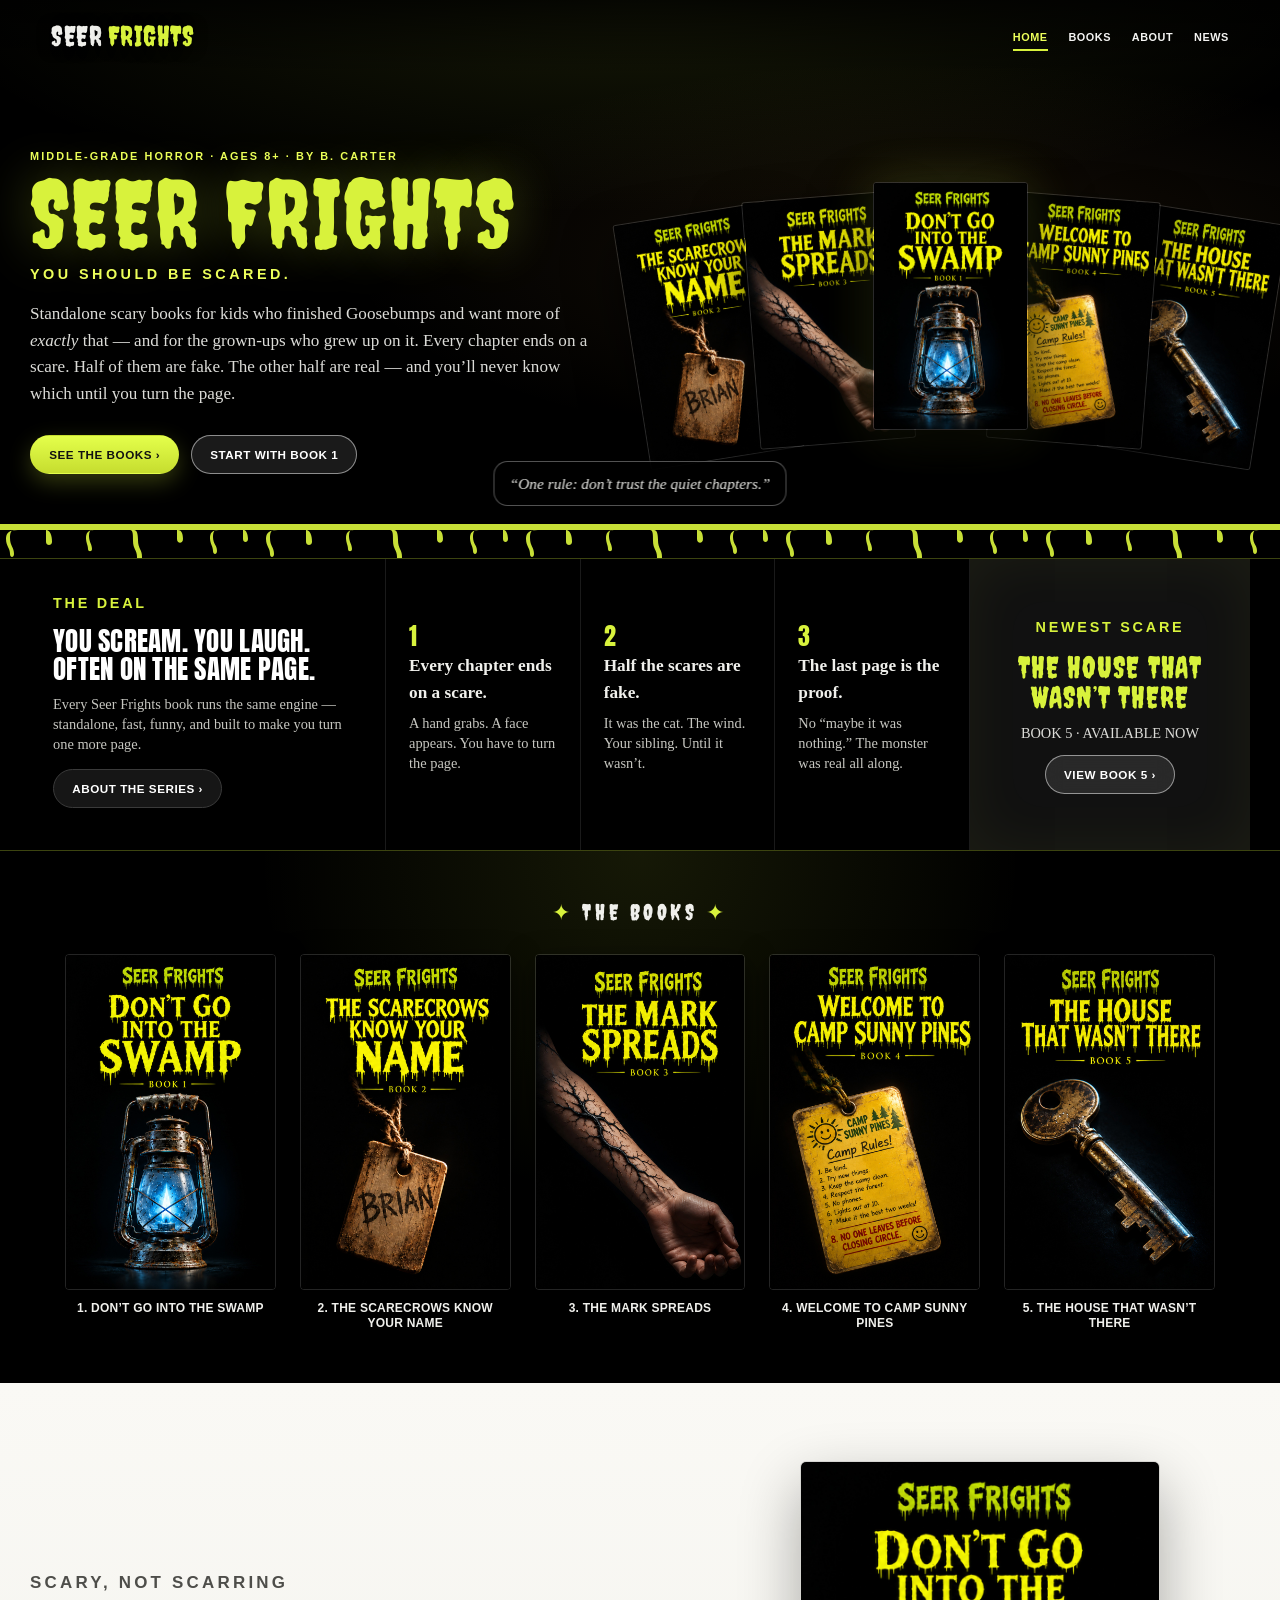
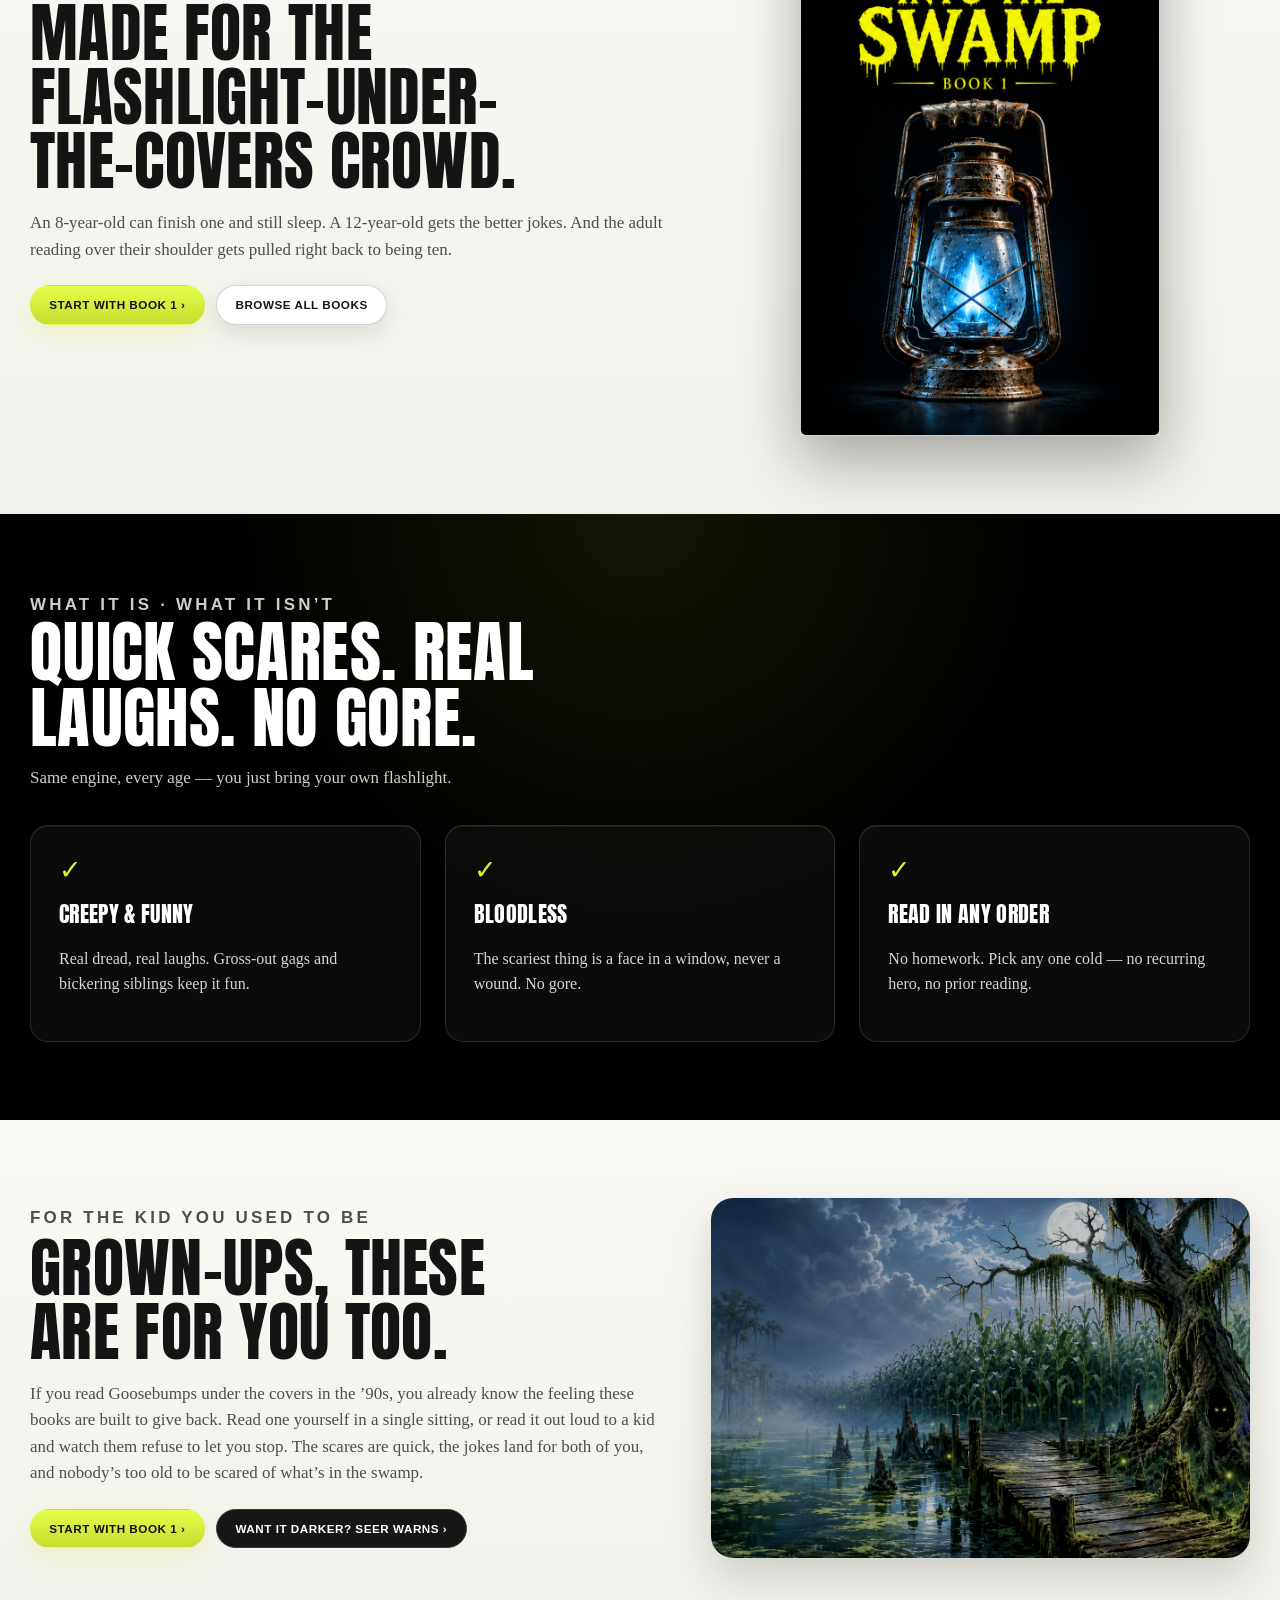
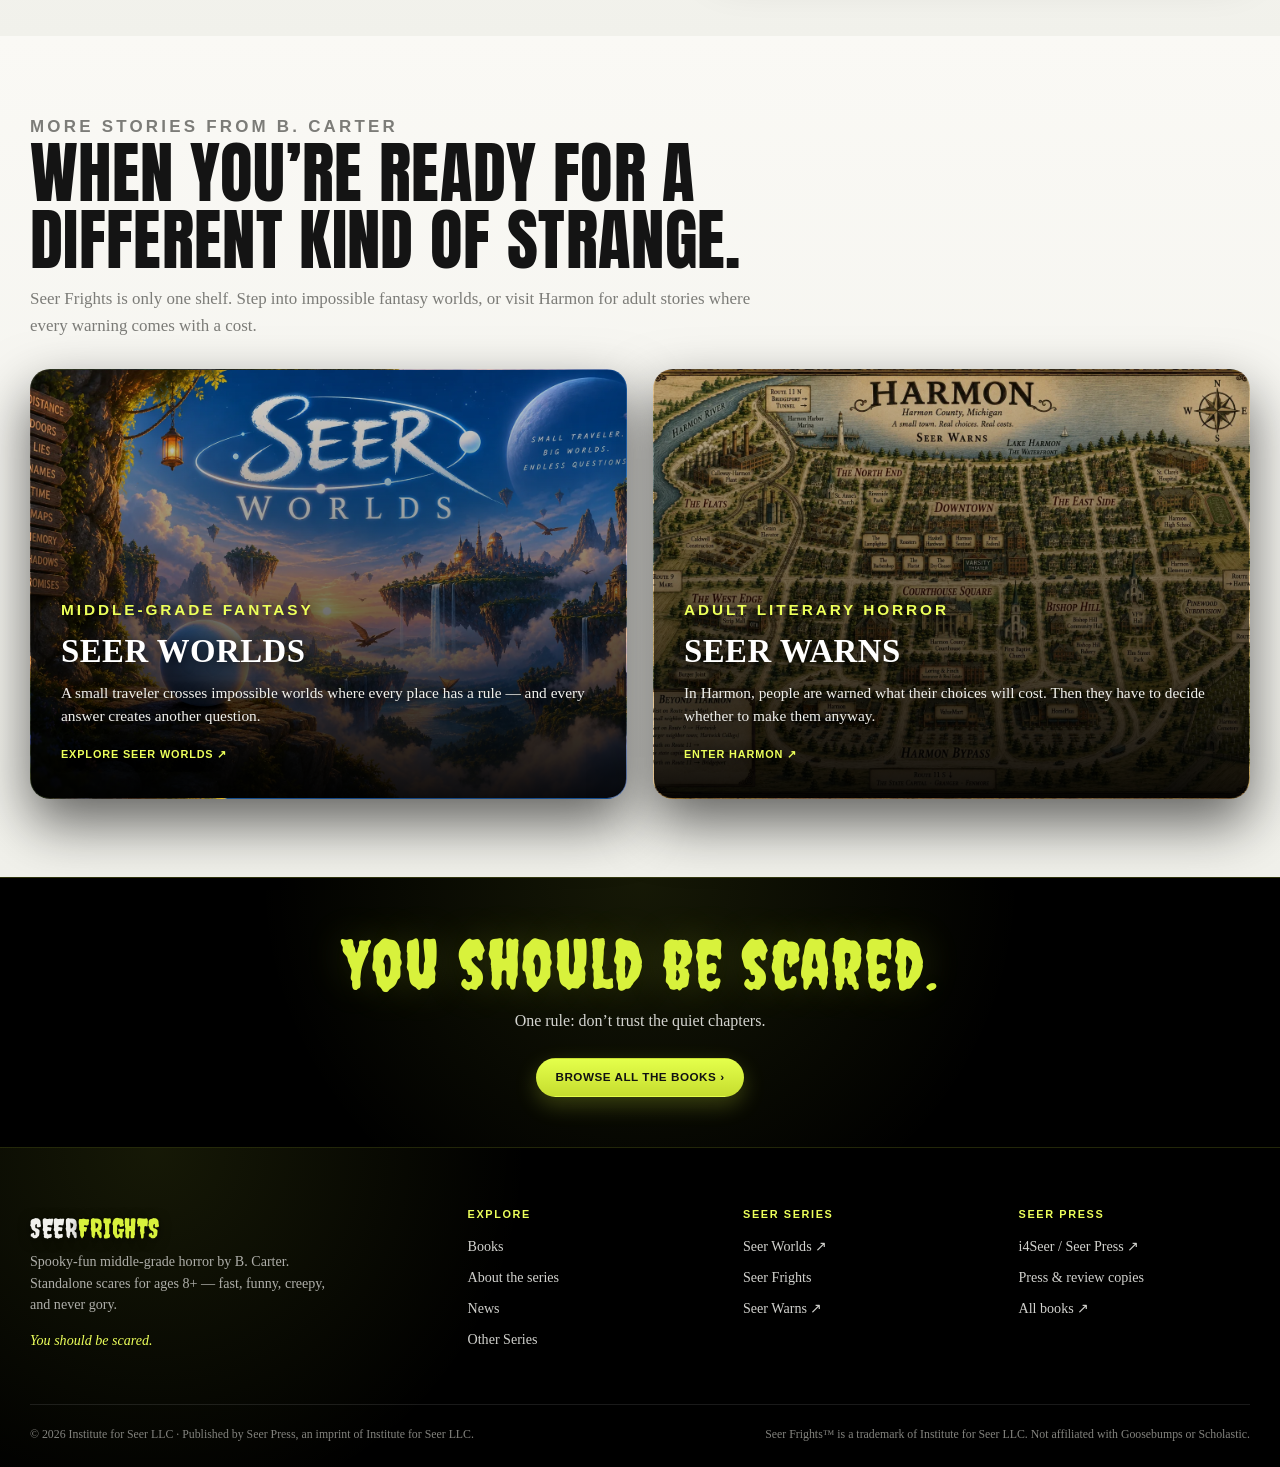
==== index.html @ 99028def "Align site with redesigned book covers (Phases 1-3) The book covers were redesigned into a flat-blac" ====
<!DOCTYPE html>

<html lang="en">
<head>
<meta charset="utf-8"/>
<meta content="width=device-width,initial-scale=1" name="viewport"/>
<meta content="#000000" name="theme-color"/>
<meta content="Seer Frights is a Goosebumps-style middle-grade horror series by B. Carter. Standalone scary novels for ages 8+. Every chapter ends on a scare. Half of them are real. You should be scared." name="description"/>
<link href="/favicon.svg" rel="icon" type="image/svg+xml"/>
<link href="https://fonts.googleapis.com" rel="preconnect"/>
<link crossorigin="" href="https://fonts.gstatic.com" rel="preconnect"/>
<link href="https://fonts.googleapis.com/css2?family=Anton&family=Creepster&display=swap" rel="stylesheet"/>
<link href="/style.css" rel="stylesheet"/>
<title>Seer Frights — Middle-Grade Horror by B. Carter</title>
<link href="https://seerfrights.com/" rel="canonical"/>
<meta content="website" property="og:type"/>
<meta content="Seer Frights" property="og:site_name"/>
<meta content="https://seerfrights.com/" property="og:url"/>
<meta content="Seer Frights — Goosebumps-Style Middle-Grade Horror" property="og:title"/>
<meta content="Standalone scary novels for ages 8+. Every chapter ends on a scare. Half of them are real. You should be scared." property="og:description"/>
<meta content="https://seerfrights.com/images/cover-dont-go-into-the-swamp-front.jpg" property="og:image"/>
<meta content="summary_large_image" name="twitter:card"/>
</head>
<body>
<a class="skip" href="#main">Skip to content</a>
<header class="site-header">
<a aria-label="Seer Frights home" class="brand" href="/"><span>SEER</span><strong>FRIGHTS</strong></a>
<button aria-controls="main-nav" aria-expanded="false" class="menu-btn" type="button">Menu</button>
<nav aria-label="Main navigation" class="main-nav" id="main-nav"><a class="active" href="/">Home</a><a href="/books/">Books</a><a href="/about/">About</a><a href="/news/">News</a></nav>
</header>
<main id="main">
<section class="home-hero">
<div class="shell hero-grid">
<div class="hero-copy">
<p class="eyebrow">Middle-grade horror · Ages 8+ · By B. Carter</p>
<h1>SEER FRIGHTS</h1>
<p class="tagline">You should be scared.</p>
<p class="lede">Standalone scary books for kids who finished Goosebumps and want more of <em>exactly</em> that — and for the grown-ups who grew up on it. Every chapter ends on a scare. Half of them are fake. The other half are real — and you’ll never know which until you turn the page.</p>
<div class="btn-row">
<a class="btn btn-green" href="/books/">See the books ›</a>
<a class="btn btn-outline" href="/books/dont-go-into-the-swamp/">Start with Book 1</a>
</div>
</div>
<div class="hero-shelf" aria-hidden="true">
<img alt="" fetchpriority="high" src="/images/cover-the-scarecrows-know-your-name-front.jpg"/>
<img alt="" fetchpriority="high" src="/images/cover-the-mark-spreads-front.jpg"/>
<img alt="" fetchpriority="high" src="/images/cover-dont-go-into-the-swamp-front.jpg"/>
<img alt="" fetchpriority="high" src="/images/cover-welcome-to-camp-sunny-pines-front.jpg"/>
<img alt="" fetchpriority="high" src="/images/cover-the-house-that-wasnt-there-front.jpg"/>
</div>
</div>
<div class="hero-note">“One rule: don’t trust the quiet chapters.”</div>
</section>
<section class="parchment">
<div class="home-intro">
<article>
<p class="eyebrow">The deal</p>
<h2>You scream. You laugh. Often on the same page.</h2>
<p>Every Seer Frights book runs the same engine — standalone, fast, funny, and built to make you turn one more page.</p>
<p><a class="btn btn-dark" href="/about/">About the series ›</a></p>
</article>
<article><div class="intro-icon">1</div><h3>Every chapter ends on a scare.</h3><p>A hand grabs. A face appears. You have to turn the page.</p></article>
<article><div class="intro-icon">2</div><h3>Half the scares are fake.</h3><p>It was the cat. The wind. Your sibling. Until it wasn’t.</p></article>
<article><div class="intro-icon">3</div><h3>The last page is the proof.</h3><p>No “maybe it was nothing.” The monster was real all along.</p></article>
<article class="feature-card">
<p class="eyebrow">Newest scare</p>
<h2>THE HOUSE THAT WASN’T THERE</h2>
<p>BOOK 5 · AVAILABLE NOW</p>
<a class="btn btn-outline" href="/books/the-house-that-wasnt-there/">View Book 5 ›</a>
</article>
</div>
</section>
<section class="book-showcase">
<div class="ornament"><span>✦</span> THE BOOKS <span>✦</span></div>
<div class="cover-row"><a class="cover-link" href="/books/dont-go-into-the-swamp/">
<img alt="Don’t Go into the Swamp cover" loading="lazy" src="/images/cover-dont-go-into-the-swamp-front.jpg"/>
<span>1. DON’T GO INTO THE SWAMP</span>
</a><a class="cover-link" href="/books/the-scarecrows-know-your-name/">
<img alt="The Scarecrows Know Your Name cover" loading="lazy" src="/images/cover-the-scarecrows-know-your-name-front.jpg"/>
<span>2. THE SCARECROWS KNOW YOUR NAME</span>
</a><a class="cover-link" href="/books/the-mark-spreads/">
<img alt="The Mark Spreads cover" loading="lazy" src="/images/cover-the-mark-spreads-front.jpg"/>
<span>3. THE MARK SPREADS</span>
</a><a class="cover-link" href="/books/welcome-to-camp-sunny-pines/">
<img alt="Welcome to Camp Sunny Pines cover" loading="lazy" src="/images/cover-welcome-to-camp-sunny-pines-front.jpg"/>
<span>4. WELCOME TO CAMP SUNNY PINES</span>
</a><a class="cover-link" href="/books/the-house-that-wasnt-there/">
<img alt="The House That Wasn’t There cover" loading="lazy" src="/images/cover-the-house-that-wasnt-there-front.jpg"/>
<span>5. THE HOUSE THAT WASN’T THERE</span>
</a></div>
</section>
<section class="paper-section">
<div class="shell split-feature">
<div>
<p class="eyebrow">Scary, not scarring</p>
<h2>Made for the flashlight-under-the-covers crowd.</h2>
<p>An 8-year-old can finish one and still sleep. A 12-year-old gets the better jokes. And the adult reading over their shoulder gets pulled right back to being ten.</p>
<div class="btn-row" style="margin-top:1.4rem;">
<a class="btn btn-green" href="/books/dont-go-into-the-swamp/">Start with Book 1 ›</a>
<a class="btn btn-paper" href="/books/">Browse all books</a>
</div>
</div>
<div class="split-art">
<img alt="Don't Go into the Swamp — Seer Frights Book 1 cover" loading="lazy" src="/images/cover-dont-go-into-the-swamp-front.jpg"/>
</div>
</div>
</section>
<section class="night-section">
<div class="shell">
<div class="section-heading">
<p class="eyebrow">What it is · what it isn’t</p>
<h2>Quick scares. Real laughs. No gore.</h2>
<p>Same engine, every age — you just bring your own flashlight.</p>
</div>
<div class="feature-grid">
<article class="feature-box"><div class="big-icon">✓</div><h3>Creepy &amp; funny</h3><p>Real dread, real laughs. Gross-out gags and bickering siblings keep it fun.</p></article>
<article class="feature-box"><div class="big-icon">✓</div><h3>Bloodless</h3><p>The scariest thing is a face in a window, never a wound. No gore.</p></article>
<article class="feature-box"><div class="big-icon">✓</div><h3>Read in any order</h3><p>No homework. Pick any one cold — no recurring hero, no prior reading.</p></article>
</div>
</div>
</section>
<section class="paper-section">
<div class="shell split-feature">
<div>
<p class="eyebrow">For the kid you used to be</p>
<h2>Grown-ups, these are for you too.</h2>
<p>If you read Goosebumps under the covers in the ’90s, you already know the feeling these books are built to give back. Read one yourself in a single sitting, or read it out loud to a kid and watch them refuse to let you stop. The scares are quick, the jokes land for both of you, and nobody’s too old to be scared of what’s in the swamp.</p>
<div class="btn-row" style="margin-top:1.4rem;">
<a class="btn btn-green" href="/books/dont-go-into-the-swamp/">Start with Book 1 ›</a>
<a class="btn btn-dark" href="https://seerwarns.com/books/" rel="noopener" target="_blank">Want it darker? Seer Warns ›</a>
</div>
</div>
<div>
<img alt="Moonlit boardwalk and twisted tree in a spooky swamp" loading="lazy" src="/images/about-scene.webp" style="border-radius:22px;box-shadow:var(--shadow);"/>
</div>
</div>
</section>
<section class="paper-section home-cross-promo">
<div class="shell">
<div class="section-heading">
<p class="eyebrow">More stories from B. Carter</p>
<h2>When you’re ready for a different kind of strange.</h2>
<p>Seer Frights is only one shelf. Step into impossible fantasy worlds, or visit Harmon for adult stories where every warning comes with a cost.</p>
</div>
<div class="home-series-grid">
<article class="series-card series-worlds">
<a aria-label="Visit Seer Worlds" class="series-card-hit" href="https://seerworlds.com/" rel="noopener" target="_blank"></a>
<div class="series-card-content">
<p class="eyebrow">Middle-grade fantasy</p>
<h3>SEER WORLDS</h3>
<p>A small traveler crosses impossible worlds where every place has a rule — and every answer creates another question.</p>
<span class="series-cta">Explore Seer Worlds ↗</span>
</div>
</article>
<article class="series-card series-warns">
<a aria-label="Visit Seer Warns" class="series-card-hit" href="https://seerwarns.com/" rel="noopener" target="_blank"></a>
<div class="series-card-content">
<p class="eyebrow">Adult literary horror</p>
<h3>SEER WARNS</h3>
<p>In Harmon, people are warned what their choices will cost. Then they have to decide whether to make them anyway.</p>
<span class="series-cta">Enter Harmon ↗</span>
</div>
</article>
</div>
</div>
</section>
<section class="band">
<div class="shell">
<h2>You should be scared.</h2>
<p>One rule: don’t trust the quiet chapters.</p>
<a class="btn btn-green" href="/books/">Browse all the books ›</a>
</div>
</section>
</main>
<footer class="footer">
<div class="shell footer-grid">
<div class="footer-brand">
<a aria-label="Seer Frights home" class="footer-logo" href="/"><span>SEER</span><strong>FRIGHTS</strong></a>
<p>Spooky-fun middle-grade horror by B. Carter. Standalone scares for ages 8+ — fast, funny, creepy, and never gory.</p>
<p class="footer-tagline">You should be scared.</p>
</div>
<div>
<h4>Explore</h4>
<a href="/books/">Books</a>
<a href="/about/">About the series</a>
<a href="/news/">News</a>
<a href="/other-series/">Other Series</a>
</div>
<div>
<h4>Seer Series</h4>
<a href="https://seerworlds.com/" rel="noopener" target="_blank">Seer Worlds ↗</a>
<a href="/">Seer Frights</a>
<a href="https://seerwarns.com/" rel="noopener" target="_blank">Seer Warns ↗</a>
</div>
<div>
<h4>Seer Press</h4>
<a href="https://www.i4seer.com/" rel="noopener" target="_blank">i4Seer / Seer Press ↗</a>
<a href="mailto:press@i4seer.com">Press &amp; review copies</a>
<a href="https://www.i4seer.com/books/" rel="noopener" target="_blank">All books ↗</a>
</div>
</div>
<div class="shell footer-meta">
<span>© 2026 Institute for Seer LLC · Published by Seer Press, an imprint of Institute for Seer LLC.</span>
<span>Seer Frights™ is a trademark of Institute for Seer LLC. Not affiliated with Goosebumps or Scholastic.</span>
</div>
</footer>
<script src="/site.js"></script>
</body>
</html>
---- style.css ----
*{box-sizing:border-box}
:root{
 /* Phase 1 — palette pulled from the new covers: true black grounds,
    acid-yellow wordmark green, warm brass object-light, near-white relief */
 --night:#0a0a0a;--night-deep:#000;--night-soft:#141414;
 --green:#d8f23c;--green2:#ecff5a;--green-deep:#a9c422;
 --title-yellow:#E6C91E;/* locked cover title color */
 --brass:#c08a45;--brass2:#e6b877;
 --purple:#8063ad;--purple2:#a98ed1;
 --cream:#f4f4f0;--paper:#faf9f5;--paper2:#ececE6;
 --ink:#141414;--body:#3a3a38;--muted:#7c7c78;--line:rgba(20,20,20,.14);
 --shadow:0 18px 45px rgba(0,0,0,.16);--shadow-dark:0 24px 55px rgba(0,0,0,.6);
 --glow:0 0 60px rgba(216,242,60,.14);
 /* Phase 2 — horror-paperback type system:
    display  = the covers' dripping lettering (wordmark, heroes, book titles)
    heading  = heavy condensed slab for section subheads
    body     = serif, unchanged */
 --font-display:"Creepster","Impact","Haettenschweiler","Arial Narrow Bold",sans-serif;
 --font-heading:"Anton","Oswald","Arial Narrow",Impact,sans-serif;
 --font-body:Georgia,"Times New Roman",serif;
 /* reusable drip mask: solid top band + irregular hanging teardrops */
 --drip:url("data:image/svg+xml,%3Csvg xmlns='http://www.w3.org/2000/svg' width='260' height='34' preserveAspectRatio='none'%3E%3Cpath fill='%23000' d='M0 0h260v6H0z M14 6c-3 0-4 3-4 8 0 8 4 9 4 16 0 4-4 4-4 0 0-6-4-8-4-15 0-6 3-9 12-9zM46 6c4 0 6 5 6 12 0 4-6 4-6 0V6zM92 6c-2 0-3 2-3 6 0 6 3 8 3 13 0 3-4 3-4 0 0-4-2-6-2-11 0-5 2-8 8-8zM134 6c3 0 4 4 4 10 0 9 4 9 4 17 0 5-5 5-5 0 0-7-4-8-4-16 0-7 0-11-3-11zM178 6c3 0 5 3 5 9 0 5-6 5-6 0V6zM216 6c-2 0-3 3-3 7 0 7 4 8 4 14 0 4-4 4-4 0 0-5-3-7-3-13 0-5 2-8 9-8zM244 6c2 0 4 4 4 9 0 4-5 4-5 0V6z'/%3E%3C/svg%3E") repeat-x left top/260px 34px
}
html{scroll-behavior:smooth}
body{margin:0;background:#000;color:var(--body);font-family:var(--font-body);line-height:1.56;overflow-x:hidden}
/* Creepster is caps-only with a wet, uneven baseline — give it a hair of tracking
   correction at display size and a soft yellow-green glow like the cover ink. */
.dripcap{font-family:var(--font-display);font-weight:400;letter-spacing:.02em;text-wrap:balance}
/* Creepster sets wide — never let a display heading push the page sideways. */
.hero-copy h1,.sub-hero h1,.book-hero h1,.lost-copy h1,.feature-card h2,.band h2,.brand,.footer-logo{overflow-wrap:break-word;max-width:100%}
img{display:block;max-width:100%}
a{color:inherit}
button,input,textarea{font:inherit}
.skip{position:fixed;top:8px;left:8px;z-index:1000;transform:translateY(-150%);background:#fff;padding:.6rem 1rem;border-radius:8px;color:#102d25}
.skip:focus{transform:none}
.shell{width:min(1220px,calc(100% - 40px));margin:auto}
.eyebrow{font:800 .68rem/1.2 Arial,sans-serif;text-transform:uppercase;letter-spacing:.19em;color:#8a9a2f;margin:0 0 .5rem}
.btn{display:inline-flex;align-items:center;justify-content:center;gap:.4rem;padding:.8rem 1.14rem;border-radius:999px;text-decoration:none;border:1px solid transparent;font:800 .73rem/1 Arial,sans-serif;text-transform:uppercase;letter-spacing:.045em;transition:.2s}
.btn:hover{transform:translateY(-2px)}
.btn-green{background:linear-gradient(#e4ff4b,#c6dd2f);color:#111;box-shadow:0 8px 22px rgba(216,242,60,.24)}
.btn-green:hover{background:linear-gradient(#ecff6a,#d2ea3d)}
.btn-dark{background:#161616;color:white;border-color:#3a3a3a}
.btn-outline{background:rgba(255,255,255,.1);color:white;border-color:rgba(255,255,255,.5);backdrop-filter:blur(10px)}
.btn-paper{background:#fff;color:#161616;border-color:rgba(20,20,20,.18);box-shadow:0 8px 24px rgba(0,0,0,.1)}
.btn-row{display:flex;gap:.72rem;flex-wrap:wrap;align-items:center}
.section-heading{max-width:760px;margin-bottom:34px}
.section-heading h1,.section-heading h2{font-family:var(--font-heading);font-weight:400;font-size:clamp(2.6rem,5.2vw,4.8rem);line-height:1;letter-spacing:.005em;text-transform:uppercase;color:var(--ink);margin:.15rem 0 .8rem;text-wrap:balance}
.section-heading p{font-size:1.06rem;color:var(--muted);margin:.2rem 0}

/* Cover divider — echoes the "— BOOK 1 —" rule on every cover */
.rule-divider{display:flex;align-items:center;justify-content:center;gap:.9rem;font-family:var(--font-display);font-weight:400;font-size:1rem;letter-spacing:.14em;color:var(--green)}
.rule-divider:before,.rule-divider:after{content:"";height:1px;width:min(90px,12vw);background:var(--green);opacity:.7}

/* NAV */
.site-header{position:absolute;z-index:40;top:0;left:0;right:0;height:74px;display:flex;align-items:center;padding:0 clamp(22px,4vw,64px);background:linear-gradient(180deg,rgba(0,0,0,.72),rgba(0,0,0,0));color:#fff}
/* Wordmark — one horizontal line per the locked cover spec (never stacked). */
.brand{display:inline-flex;align-items:baseline;gap:.32em;text-decoration:none;line-height:1;text-shadow:0 2px 14px rgba(0,0,0,.6);min-width:150px}
.brand span,.brand strong{font-family:var(--font-display);font-weight:400;letter-spacing:.02em;font-size:1.72rem;line-height:1}
.brand span{color:#f0f0ec}
.brand strong{color:var(--green)}
.main-nav{margin-left:auto;display:flex;align-items:center;gap:1.3rem}
.main-nav a{position:relative;text-decoration:none;font:800 .68rem/1 Arial,sans-serif;text-transform:uppercase;letter-spacing:.05em;padding:.85rem 0;color:#f4f4f2}
.main-nav a:after{content:"";position:absolute;left:50%;right:50%;bottom:.34rem;height:2px;background:var(--green);transition:.2s}
.main-nav a:hover:after,.main-nav a.active:after{left:0;right:0}
.main-nav a.active{color:var(--green2)}
.menu-btn{display:none;margin-left:auto;border:1px solid rgba(255,255,255,.5);border-radius:999px;background:#161616;color:#fff;padding:.6rem .85rem;font:700 .72rem/1 Arial,sans-serif}

/* HOME HERO — the covers are the thesis: one spotlight, five objects on black,
   the dripping wordmark alongside. No painterly scene (matches the cover system). */
.home-hero{position:relative;overflow:hidden;background:var(--night-deep);color:white;padding:150px 0 84px}
/* single top-center pool of light, the way every cover object is lit */
.home-hero:before{content:"";position:absolute;inset:0;z-index:0;background:
 radial-gradient(90% 62% at 50% 0%,rgba(216,242,60,.1),transparent 62%),
 radial-gradient(64% 50% at 72% 46%,rgba(192,138,69,.12),transparent 70%)}
/* drip along the bottom edge — a solid bar with irregular teardrops hanging off it,
   echoing the wet lettering on the covers */
.home-hero:after{content:"";position:absolute;left:0;right:0;bottom:0;height:34px;z-index:2;
 background:var(--green);opacity:.92;-webkit-mask:var(--drip);mask:var(--drip)}
.hero-grid{position:relative;z-index:1;display:grid;grid-template-columns:minmax(0,1fr) minmax(0,1.05fr);gap:clamp(24px,4vw,64px);align-items:center}
.hero-copy{max-width:620px}
.hero-copy .eyebrow{color:var(--green2)}
.hero-copy h1{font-family:var(--font-display);font-weight:400;font-size:clamp(4rem,7.4vw,7rem);line-height:.9;margin:.15rem 0 .7rem;letter-spacing:.02em;color:var(--green);text-shadow:0 0 50px rgba(216,242,60,.3)}
.hero-copy .tagline{font:800 .9rem/1 Arial,sans-serif;text-transform:uppercase;letter-spacing:.24em;color:var(--green2);margin:0 0 1.2rem}
.hero-copy .lede{max-width:600px;color:#dcdcd8;font-size:1.07rem;margin:0 0 1.7rem}
/* five covers fanned like a shelf caught in the light */
.hero-shelf{display:flex;justify-content:center;align-items:flex-end}
.hero-shelf img{width:26%;border-radius:3px;border:1px solid rgba(255,255,255,.16);
 box-shadow:0 26px 52px rgba(0,0,0,.72);transition:transform .3s,box-shadow .3s}
.hero-shelf img+img{margin-left:-5.5%}
.hero-shelf img:nth-child(1){transform:rotate(-9deg) translateY(24px);z-index:1}
.hero-shelf img:nth-child(2){transform:rotate(-4.5deg) translateY(8px);z-index:2}
.hero-shelf img:nth-child(3){transform:translateY(-6px);z-index:5;box-shadow:0 32px 64px rgba(0,0,0,.78),0 0 52px rgba(216,242,60,.2)}
.hero-shelf img:nth-child(4){transform:rotate(4.5deg) translateY(8px);z-index:2}
.hero-shelf img:nth-child(5){transform:rotate(9deg) translateY(24px);z-index:1}
.hero-shelf:hover img{transform:none}
.hero-shelf:hover img+img{margin-left:-2%}
.hero-note{position:absolute;z-index:5;left:50%;bottom:52px;transform:translateX(-50%);color:#e8e8e4;font-style:italic;font-size:.96rem;padding:.6rem .95rem;border:1px solid rgba(255,255,255,.32);background:rgba(0,0,0,.72);border-radius:14px;backdrop-filter:blur(8px)}

/* INTRO STRIP — was torn cream paper, now a clean black band w/ chartreuse rules */
.parchment{position:relative;z-index:10;background:var(--night-deep);color:#e8e8e4;
 border-top:1px solid rgba(216,242,60,.28);border-bottom:1px solid rgba(216,242,60,.28)}
.home-intro{min-height:220px;display:grid;grid-template-columns:1.5fr repeat(3,.82fr) 1.18fr;width:min(1220px,calc(100% - 50px));margin:auto}
.home-intro>article{padding:31px 23px;border-right:1px solid rgba(255,255,255,.1);display:flex;flex-direction:column;justify-content:center}
.home-intro>article:last-child{border-right:0}
.home-intro h2{font-family:var(--font-heading);font-weight:400;font-size:1.68rem;line-height:1.04;letter-spacing:.01em;text-transform:uppercase;margin:.15rem 0 .55rem;color:#fff}
.home-intro h3{font-size:1.08rem;margin:.28rem 0;color:#f0f0ec}
.home-intro p{margin:.2rem 0 .7rem;font-size:.9rem;line-height:1.38;color:#c6c6c0}
.home-intro .eyebrow{color:var(--green)}
.home-intro .btn-dark{border-color:#3a3a3a}
.intro-icon{font-family:var(--font-heading);font-weight:400;font-size:1.5rem;line-height:1;color:var(--green)}
.feature-card{position:relative;background:#111!important;color:#fff!important;box-shadow:inset 0 0 60px rgba(216,242,60,.06)}
.feature-card .eyebrow{color:var(--green)}
.feature-card h2{color:var(--green);text-align:center;font-family:var(--font-display);font-weight:400;font-size:1.85rem;line-height:1.02;letter-spacing:.03em}
.feature-card p{text-align:center;color:#dcdcd8}
.feature-card .btn{align-self:center}

/* SHOWCASE */
.book-showcase{background:
 radial-gradient(circle at 50% 0,rgba(216,242,60,.1),transparent 46%),
 var(--night-deep);color:white;padding:44px 34px 52px}
.book-showcase .ornament{text-align:center;font-family:var(--font-display);font-weight:400;font-size:1.4rem;letter-spacing:.16em;color:#f0f0ec;margin-bottom:24px}
.book-showcase .ornament span{color:var(--green)}
.cover-row{width:min(1150px,100%);margin:auto;display:grid;grid-template-columns:repeat(5,1fr);gap:24px}
.cover-link{text-align:center;text-decoration:none;color:white;min-width:0}
.cover-link img{width:100%;height:auto;border-radius:4px;border:1px solid rgba(255,255,255,.14);box-shadow:0 11px 30px rgba(0,0,0,.6),0 0 0 rgba(216,242,60,0);transition:.22s}
.cover-link:hover img{transform:translateY(-7px);box-shadow:0 18px 40px rgba(0,0,0,.7),0 0 40px rgba(216,242,60,.18)}
.cover-link span{display:block;margin-top:11px;font:700 .75rem/1.25 Arial,sans-serif;letter-spacing:.02em;color:#f0f0ec}
.showcase-cta{text-align:center;margin:26px 0 0}

/* SUBPAGE HERO — flat black + one pool of light + drip edge (no swamp photo) */
.sub-hero{position:relative;min-height:340px;padding:150px 0 76px;color:white;background:var(--night-deep);overflow:hidden}
.sub-hero:before{content:"";position:absolute;inset:0;z-index:1;background:
 radial-gradient(80% 60% at 26% 4%,rgba(216,242,60,.11),transparent 60%),
 radial-gradient(60% 70% at 80% 40%,rgba(192,138,69,.12),transparent 72%)}
.sub-hero:after{content:"";position:absolute;left:0;right:0;bottom:0;height:30px;z-index:2;background:var(--green);opacity:.9;-webkit-mask:var(--drip);mask:var(--drip)}
.sub-hero .shell{position:relative;z-index:3}
.sub-hero h1{font-family:var(--font-display);font-weight:400;font-size:clamp(3.6rem,7.6vw,6.6rem);line-height:.92;margin:.15rem 0 .8rem;letter-spacing:.02em;text-shadow:0 0 44px rgba(216,242,60,.18)}
.sub-hero p{max-width:730px;color:#dcdcd8;font-size:1.07rem}
.sub-hero .eyebrow{color:var(--green2)}

/* SECTIONS */
.paper-section{background:linear-gradient(180deg,#faf9f5,#f1f1eb);padding:78px 0;color:var(--body)}
/* Painterly swamp art predates the cover redesign — grade it toward the
   black/acid palette so it doesn't read as a different brand.
   (Not .split-art — that holds a book cover, which must stay untouched.) */
.paper-section .split-feature>div:not(.split-art) img,.about-visual img{filter:saturate(.5) brightness(.72) contrast(1.18)}
.night-section{background:
 radial-gradient(circle at 50% 0,rgba(216,242,60,.09),transparent 48%),
 var(--night-deep);color:white;padding:78px 0}
.night-section .section-heading h2,.night-section h2,.night-section h3,.night-section .prose h2{color:white}
.night-section .section-heading p{color:#cececa}
.night-section .prose p{color:#d6d6d2}
.night-section .prose a{color:var(--green2)}

.card-grid{display:grid;grid-template-columns:repeat(3,1fr);gap:22px}
.card{border:1px solid var(--line);background:#fff;border-radius:18px;box-shadow:0 12px 35px rgba(0,0,0,.08);overflow:hidden}
.card-body{padding:24px}
.card h3{font-family:var(--font-heading);font-weight:400;font-size:1.5rem;line-height:1.06;letter-spacing:.01em;text-transform:uppercase;margin:.15rem 0;color:var(--ink)}
.card p{color:#5b5b57}
.feature-grid{display:grid;grid-template-columns:repeat(3,1fr);gap:24px}
.feature-box{padding:28px;border:1px solid rgba(255,255,255,.12);border-radius:18px;background:rgba(255,255,255,.04);box-shadow:inset 0 1px 0 rgba(255,255,255,.06)}
.feature-box .big-icon{color:var(--green);font-family:var(--font-heading);font-weight:400;font-size:1.7rem;line-height:1}
.feature-box h2{font-family:var(--font-heading);font-weight:400;font-size:1.9rem;line-height:1.02;letter-spacing:.01em;text-transform:uppercase;color:#fff}
.feature-box h3{font-family:var(--font-heading);font-weight:400;font-size:1.35rem;line-height:1.05;letter-spacing:.015em;text-transform:uppercase}
.feature-box p{color:#d6d6d2}
.split-feature{display:grid;grid-template-columns:1.08fr .92fr;gap:48px;align-items:center}
.split-feature h2{font-family:var(--font-heading);font-weight:400;font-size:clamp(2.6rem,5vw,4.4rem);line-height:1;letter-spacing:.005em;text-transform:uppercase;color:var(--ink);margin:.2rem 0 1rem;text-wrap:balance}
.split-feature p{font-size:1.06rem;color:#4e4e4a}
.split-art{position:relative}
.split-art img{width:min(360px,78%);margin:auto;border-radius:6px;border:1px solid rgba(0,0,0,.14);box-shadow:0 24px 60px rgba(0,0,0,.32)}
.split-art:before{content:"";position:absolute;inset:6% 12% 2% 12%;border-radius:50%;background:radial-gradient(closest-side,rgba(216,242,60,.28),transparent 78%);z-index:-1;transform:none;filter:blur(24px)}

/* BOOKS GRID */
.books-grid{display:grid;grid-template-columns:repeat(3,1fr);gap:24px}
.book-tile{text-decoration:none;transition:.2s}
.book-tile:hover{transform:translateY(-4px)}
.book-tile.card{background:#111;border-color:rgba(255,255,255,.1)}
.book-tile .cover-wrap{padding:26px 22px 6px;background:radial-gradient(120% 90% at 50% 40%,rgba(216,242,60,.1),transparent 62%),#0a0a0a;display:flex;justify-content:center}
.book-tile img{width:100%;max-width:250px;margin:auto;border-radius:4px;border:1px solid rgba(255,255,255,.14);box-shadow:0 16px 34px rgba(0,0,0,.55)}
.book-tile:hover img{box-shadow:0 20px 44px rgba(0,0,0,.6),0 0 36px rgba(216,242,60,.16)}
.book-tile .card-body{padding:22px 24px 27px}
.book-tile h3{font-size:1.5rem;line-height:1.08;color:#fff}
.book-num{font-family:var(--font-display);font-weight:400;font-size:1.02rem;letter-spacing:.1em;color:var(--green)}
.status{display:inline-block;margin-top:.65rem;padding:.3rem .56rem;border-radius:999px;background:rgba(216,242,60,.16);color:var(--green2);font:800 .64rem/1 Arial,sans-serif;text-transform:uppercase;letter-spacing:.07em}

/* ABOUT */
.about-layout{display:grid;grid-template-columns:1.15fr .85fr;gap:50px;align-items:start}
.prose h2{font-family:var(--font-heading);font-weight:400;font-size:2rem;line-height:1.02;letter-spacing:.01em;text-transform:uppercase;color:var(--ink);margin:0 0 1rem}
.prose h2:not(:first-child){margin-top:2.7rem}
.prose p{font-size:1.05rem;color:#42423e}
.prose a{color:#6f8514;font-weight:700}
.about-visual{position:sticky;top:22px}
.about-visual img{border-radius:18px;box-shadow:var(--shadow);border:1px solid var(--line)}
.fact-card{margin-top:22px;background:#111;color:white;border-radius:18px;padding:25px;box-shadow:var(--shadow-dark);border:1px solid rgba(255,255,255,.08)}
.fact-card h3{margin:.1rem 0 1rem;font-size:1.35rem}
.fact-list{display:grid;gap:.2rem}
.fact-row{display:flex;justify-content:space-between;gap:1rem;padding:.52rem 0;border-bottom:1px solid rgba(255,255,255,.1);font-size:.94rem}
.fact-row:last-child{border-bottom:0}
.fact-row span:first-child{color:#c8c8c4}
.fact-row span:last-child{text-align:right;font-weight:700}

/* BOOK DETAIL */
.book-hero{position:relative;min-height:360px;padding:150px 0 72px;color:white;background:var(--night-deep);overflow:hidden}
.book-hero:before{content:"";position:absolute;inset:0;z-index:1;background:
 radial-gradient(78% 58% at 22% 6%,rgba(230,201,30,.1),transparent 60%),
 radial-gradient(60% 70% at 82% 42%,rgba(192,138,69,.13),transparent 72%)}
.book-hero:after{content:"";position:absolute;left:0;right:0;bottom:0;height:30px;z-index:2;background:var(--title-yellow);opacity:.82;-webkit-mask:var(--drip);mask:var(--drip)}
.book-hero .shell{position:relative;z-index:3}
.book-hero h1{font-family:var(--font-display);font-weight:400;font-size:clamp(3.3rem,6.4vw,6rem);line-height:.94;letter-spacing:.02em;margin:.15rem 0 .75rem;max-width:930px;color:var(--title-yellow);text-shadow:0 0 44px rgba(230,201,30,.2)}
.book-hero .subline{color:#dcdcd8;font-size:1rem;margin:0}
.book-hero .eyebrow{color:var(--green2)}
.book-detail{display:grid;grid-template-columns:330px 1fr;gap:54px;align-items:start}
.cover-stack{position:sticky;top:24px}
.cover-large{width:100%;border-radius:5px;box-shadow:0 22px 55px rgba(0,0,0,.4),0 0 44px rgba(216,242,60,.1);border:1px solid rgba(0,0,0,.16)}
.spec-card{margin-top:20px;background:white;border:1px solid var(--line);border-radius:16px;padding:20px 21px;box-shadow:0 12px 30px rgba(0,0,0,.07)}
.spec-card h3{margin:.1rem 0 .8rem;color:var(--ink);font-size:1.18rem}
.spec-list{display:grid;gap:.1rem}
.spec-row{display:flex;justify-content:space-between;gap:1rem;padding:.5rem 0;border-bottom:1px dashed rgba(20,20,20,.16);font-size:.91rem}
.spec-row:last-child{border-bottom:0}
.spec-row span:first-child{color:#7c7c78}
.spec-row span:last-child{font-weight:700;color:#2a2a28;text-align:right}
.book-copy{max-width:760px}
.book-copy .scare-tag{font:800 .68rem/1 Arial,sans-serif;text-transform:uppercase;letter-spacing:.16em;color:#8a9a2f;margin:0 0 1rem}
.book-copy p{font-size:1.06rem;color:#42423e}
.book-copy .pull{font-size:1.32rem;font-weight:700;color:#2a2a28;font-style:italic;border-left:5px solid var(--green);padding:12px 0 12px 22px;margin:1.8rem 0;background:linear-gradient(90deg,rgba(216,242,60,.12),transparent)}
.book-copy .availability-note{font-size:.9rem;color:#7c7c78;margin-top:.8rem}
.book-copy .btn-row{margin-top:2rem}
.related{padding:56px 0;background:var(--night-deep);color:white;border-top:1px solid rgba(216,242,60,.22)}
.related .ornament{text-align:center;font-family:var(--font-display);font-weight:400;font-size:1.3rem;letter-spacing:.14em;color:#f0f0ec;margin-bottom:22px}
.related .ornament span{color:var(--green)}
.related .cover-row{max-width:900px;grid-template-columns:repeat(4,1fr)}

/* BAND */
.band{padding:50px 0;text-align:center;background:
 radial-gradient(circle at 50% 0,rgba(216,242,60,.1),transparent 55%),
 var(--night-deep);color:white;border-top:1px solid rgba(216,242,60,.22)}
.band h2{font-family:var(--font-display);font-weight:400;font-size:clamp(2.6rem,5.4vw,4.6rem);line-height:.98;letter-spacing:.02em;margin:.1rem 0 .7rem;color:var(--green);text-shadow:0 0 40px rgba(216,242,60,.18)}
.band p{color:#d4d4d0;max-width:650px;margin:.4rem auto 1.5rem}

/* 404 */
.lost-hero{min-height:88vh;display:grid;align-items:center;position:relative;background:var(--night-deep);color:white;overflow:hidden}
.lost-hero:after{content:"";position:absolute;inset:0;background:
 radial-gradient(60% 50% at 30% 20%,rgba(216,242,60,.1),transparent 62%),
 radial-gradient(50% 60% at 78% 60%,rgba(192,138,69,.12),transparent 72%)}
.lost-copy{position:relative;z-index:2;padding-top:80px;max-width:680px}
.lost-copy h1{font-family:var(--font-display);font-weight:400;font-size:clamp(4.2rem,10.5vw,8rem);line-height:.9;letter-spacing:.02em;margin:.1rem 0 .8rem;color:var(--green);text-shadow:0 0 50px rgba(216,242,60,.26)}
.lost-copy p{color:#e8e8e4;font-size:1.08rem}

/* FOOTER */
.footer{background:
 radial-gradient(circle at 12% 0,rgba(216,242,60,.1),transparent 32%),
 var(--night-deep);color:#b4b4b0;padding:58px 0 24px;border-top:1px solid rgba(216,242,60,.16)}
.footer-grid{display:grid;grid-template-columns:1.7fr repeat(3,1fr);gap:44px}
.footer-brand{display:block}
.footer-logo{display:inline-flex;align-items:baseline;gap:.32em;text-decoration:none;line-height:1;margin-bottom:16px;text-shadow:0 2px 12px rgba(0,0,0,.55)}
.footer-logo span,.footer-logo strong{font-family:var(--font-display);font-weight:400;letter-spacing:.02em;font-size:1.68rem;line-height:1}
.footer-logo span{color:#f0f0ec}
.footer-logo strong{color:var(--green)}
.footer-brand p{max-width:310px;font-size:.88rem;line-height:1.55;margin:.35rem 0;color:#aeaea9}
.footer-brand .footer-tagline{color:var(--green2);font-style:italic;margin-top:14px}
.footer h4{font:800 .68rem/1 Arial,sans-serif;color:var(--green2);letter-spacing:.15em;text-transform:uppercase;margin:3px 0 16px}
.footer a{display:block;text-decoration:none;color:#d2d2ce;font-size:.88rem;margin:9px 0;transition:.18s}
.footer a:hover{color:white;transform:translateX(2px)}
.footer-meta{margin-top:44px;padding-top:20px;border-top:1px solid rgba(255,255,255,.1);font-size:.74rem;line-height:1.55;color:#83837e;display:flex;justify-content:space-between;gap:28px;flex-wrap:wrap}
.footer-meta span:first-child{max-width:720px}


/* RESPONSIVE */
@media(max-width:1080px){
 .main-nav{gap:.85rem}.main-nav a{font-size:.63rem}
 .home-intro{grid-template-columns:1.3fr repeat(3,.82fr)}.feature-card{grid-column:1/-1;min-height:170px}
 .cover-row{gap:18px}
}
@media(max-width:820px){
 .site-header{height:64px}.brand{min-width:130px}.brand span,.brand strong{font-size:1.5rem}.menu-btn{display:block}
 .main-nav{display:none;position:absolute;top:62px;right:18px;flex-direction:column;align-items:stretch;background:rgba(0,0,0,.98);border:1px solid rgba(255,255,255,.1);padding:14px 18px;border-radius:13px;box-shadow:0 18px 35px rgba(0,0,0,.4)}
 .main-nav.open{display:flex}
 .home-hero{padding:128px 0 64px}
 .hero-grid{grid-template-columns:1fr;gap:40px;text-align:center}
 .hero-copy{margin:auto}.hero-copy h1{font-size:clamp(3rem,10vw,4.6rem)}.hero-copy .lede{margin-left:auto;margin-right:auto}.hero-copy .btn-row{justify-content:center}
 .hero-shelf{max-width:480px;margin:auto}.hero-note{display:none}
 .section-heading h1,.section-heading h2,.split-feature h2,.news-main h2,.prose h2,.home-intro h2{font-size:clamp(1.9rem,5.5vw,2.8rem)}
 .sub-hero h1,.book-hero h1,.lost-copy h1{font-size:clamp(2.6rem,8vw,4.4rem)}
 .feature-card h2{font-size:1.5rem}
 .home-intro{grid-template-columns:1fr 1fr}.home-intro>article{border-bottom:1px solid rgba(255,255,255,.1)}.home-intro>article:first-child,.feature-card{grid-column:1/-1}
 .cover-row{grid-template-columns:repeat(3,1fr)}
 .books-grid,.card-grid,.feature-grid{grid-template-columns:1fr 1fr}
 .split-feature,.about-layout,.book-detail{grid-template-columns:1fr}
 .split-art{order:-1}.split-art img{width:min(320px,75%)}
 .about-visual,.cover-stack{position:relative;top:auto}.about-visual{max-width:620px;margin:auto}.cover-stack{width:min(330px,82%);margin:auto}
 .related .cover-row{grid-template-columns:repeat(4,1fr)}
 .footer-inner{grid-template-columns:1fr}.footer-links{margin-top:4px}
}
@media(max-width:560px){
 .site-header{padding:0 16px}.brand span,.brand strong{font-size:1.4rem}
 .home-hero{padding:112px 0 56px}.hero-shelf{max-width:400px}.hero-shelf img+img{margin-left:-6.5%}
 .home-intro{grid-template-columns:1fr;width:calc(100% - 24px)}.home-intro>article{border-right:0;padding:25px 21px}.feature-card{grid-column:auto}
 .cover-row{grid-template-columns:repeat(2,1fr);gap:16px}.book-showcase{padding-left:20px;padding-right:20px}
 .books-grid,.card-grid,.feature-grid{grid-template-columns:1fr}
 .sub-hero{min-height:300px;padding-top:118px}
 .paper-section,.night-section{padding:58px 0}
 .book-hero{min-height:320px;padding-top:118px}
 .related .cover-row{grid-template-columns:repeat(2,1fr)}
}

@media(max-width:1000px){
 .series-grid{grid-template-columns:1fr 1fr}.series-card:last-child{grid-column:1/-1;min-height:390px}
 .news-grid{grid-template-columns:1fr}.news-side{grid-template-columns:1fr 1fr}
}
@media(max-width:820px){
 .footer-grid{grid-template-columns:1.4fr 1fr 1fr}.footer-grid>div:last-child{grid-column:2/4}
 .news-main{grid-template-columns:230px 1fr}.news-main-copy{padding:30px}
}
@media(max-width:650px){
 .series-grid{grid-template-columns:1fr}.series-card,.series-card:last-child{grid-column:auto;min-height:390px}
 .news-main{grid-template-columns:1fr}.news-feature-cover{padding:28px}.news-feature-cover img{max-width:210px}.news-main-copy{padding:28px 24px}
 .news-side{grid-template-columns:1fr}
 .footer-grid{grid-template-columns:1fr 1fr}.footer-grid>div:last-child{grid-column:auto}.footer-meta{display:block}.footer-meta span{display:block;margin-top:8px}
}
@media(max-width:480px){.footer-grid{grid-template-columns:1fr}.news-card{grid-template-columns:90px 1fr;gap:16px}.series-card-content{padding:26px 24px}}

@media(prefers-reduced-motion:reduce){*{scroll-behavior:auto!important;transition:none!important}}

/* OTHER SERIES */
.series-grid{display:grid;grid-template-columns:repeat(3,1fr);gap:24px}
.series-card{position:relative;min-height:470px;border-radius:20px;overflow:hidden;background-size:cover;background-position:center;box-shadow:var(--shadow-dark);isolation:isolate;border:1px solid rgba(255,255,255,.08)}
.series-card:before{content:"";position:absolute;inset:0;background:linear-gradient(180deg,rgba(0,0,0,.14),rgba(0,0,0,.4) 38%,rgba(0,0,0,.92) 100%);z-index:0}
.series-frights{background-image:url('/images/cover-dont-go-into-the-swamp-front.jpg');background-position:center 32%}
.series-worlds{background-image:url('/images/series-worlds.webp');background-position:center}
.series-warns{background-image:url('/images/series-warns.webp');background-position:center}
.series-card-hit{position:absolute;inset:0;z-index:3}
.series-card-content{position:absolute;z-index:2;left:0;right:0;bottom:0;padding:32px 30px;color:white;text-shadow:0 2px 12px rgba(0,0,0,.8)}
.series-card-content .eyebrow{color:var(--green2)}
.series-card-content h3{font-size:2.05rem;line-height:1;margin:.18rem 0 .8rem;color:white;letter-spacing:.015em}
.series-card-content p{margin:.15rem 0 .9rem;color:#f0f0ec;font-size:.96rem;line-height:1.5}
.series-cta{font:800 .68rem/1 Arial,sans-serif;text-transform:uppercase;letter-spacing:.08em;color:var(--green2)}
.series-card:hover{transform:translateY(-5px);box-shadow:0 26px 60px rgba(0,0,0,.5);transition:.22s}
.series-note h2{color:white}
.series-note p{color:#d6d6d2}
.series-note-list{display:grid;gap:13px}
.series-note-list>div{padding:18px 20px;border:1px solid rgba(255,255,255,.12);background:rgba(255,255,255,.04);border-radius:14px}
.series-note-list b{display:block;color:var(--green2);font:800 .7rem/1 Arial,sans-serif;letter-spacing:.12em;margin-bottom:6px}
.series-note-list span{color:#d8d8d4;font-size:.94rem}

/* NEWS */
.news-grid{display:grid;grid-template-columns:minmax(0,1.55fr) minmax(300px,.75fr);gap:26px;align-items:stretch}
.news-main{display:grid;grid-template-columns:280px 1fr;overflow:hidden;border:1px solid var(--line);background:#fff;border-radius:20px;box-shadow:0 18px 45px rgba(0,0,0,.1)}
.news-feature-cover{padding:28px;background:radial-gradient(120% 90% at 50% 40%,rgba(216,242,60,.12),transparent 62%),#0a0a0a;display:flex;align-items:center;justify-content:center}
.news-feature-cover img{width:100%;max-width:235px;border-radius:4px;border:1px solid rgba(255,255,255,.14);box-shadow:0 20px 44px rgba(0,0,0,.5)}
.news-main-copy{padding:38px 36px;display:flex;flex-direction:column;justify-content:center}
.news-main h2{font-family:var(--font-heading);font-weight:400;font-size:clamp(2.4rem,4.2vw,3.9rem);line-height:1;margin:.2rem 0 1rem;color:var(--ink);letter-spacing:.005em;text-transform:uppercase;text-wrap:balance}
.news-main p{color:#55554f;font-size:1rem}
.news-main .btn-row{margin-top:14px}
.news-side{display:grid;gap:20px}
.news-card{display:grid;grid-template-columns:115px 1fr;gap:20px;align-items:center;padding:20px;background:#fff;border:1px solid var(--line);border-radius:16px;box-shadow:0 12px 30px rgba(0,0,0,.07)}
.news-thumb img{width:100%;border-radius:4px;border:1px solid rgba(0,0,0,.12);box-shadow:0 10px 22px rgba(0,0,0,.22)}
.news-card h3{font-size:1.38rem;line-height:1.08;margin:.15rem 0 .55rem;color:var(--ink)}
.news-card p{font-size:.9rem;line-height:1.48;margin:.3rem 0 .65rem;color:#68685f}
.news-card a{font:800 .68rem/1 Arial,sans-serif;text-transform:uppercase;letter-spacing:.05em;text-decoration:none;color:#6f8514}
.news-card a:hover{color:#566611}


/* Homepage cross-series discovery */
.home-cross-promo .section-heading{max-width:760px;margin-bottom:30px}
.home-series-grid{display:grid;grid-template-columns:repeat(2,minmax(0,1fr));gap:26px}
.home-series-grid .series-card{min-height:430px}
@media(max-width:760px){
  .home-series-grid{grid-template-columns:1fr}
  .home-series-grid .series-card{min-height:390px}
}
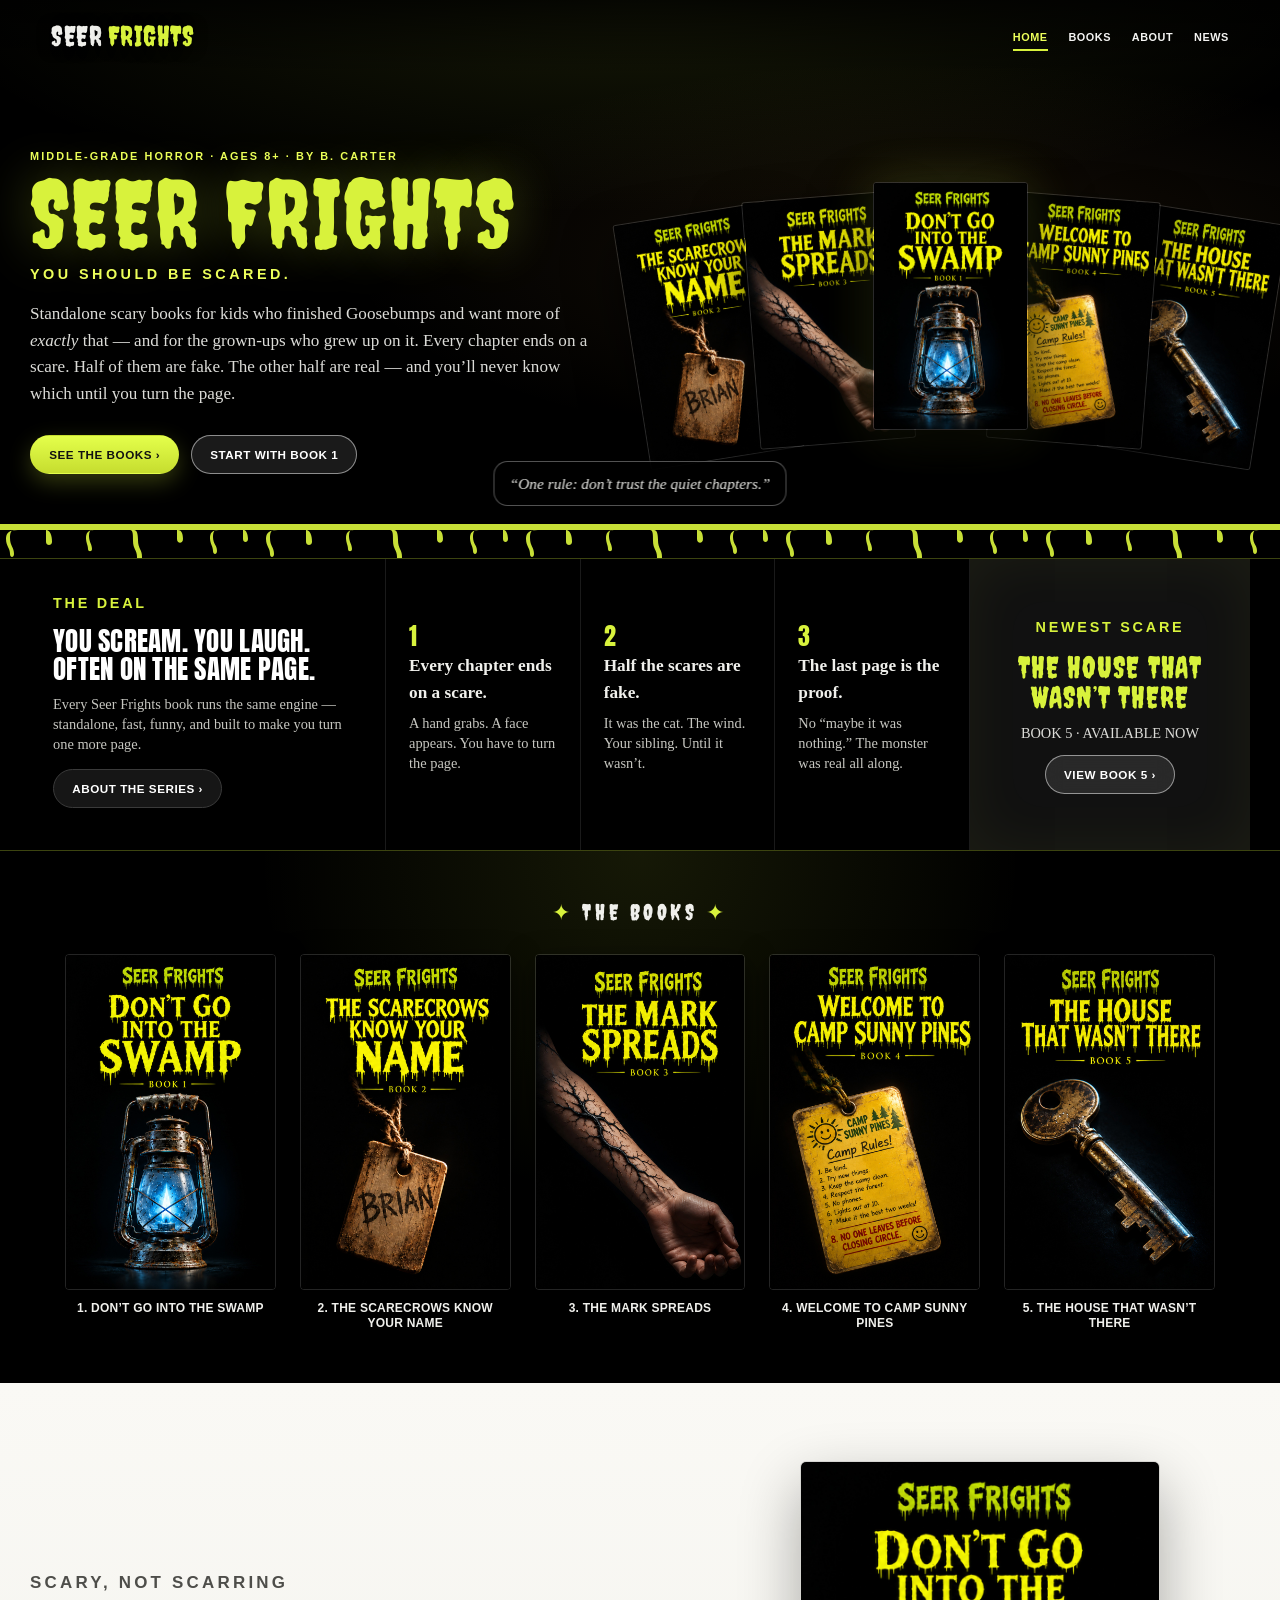
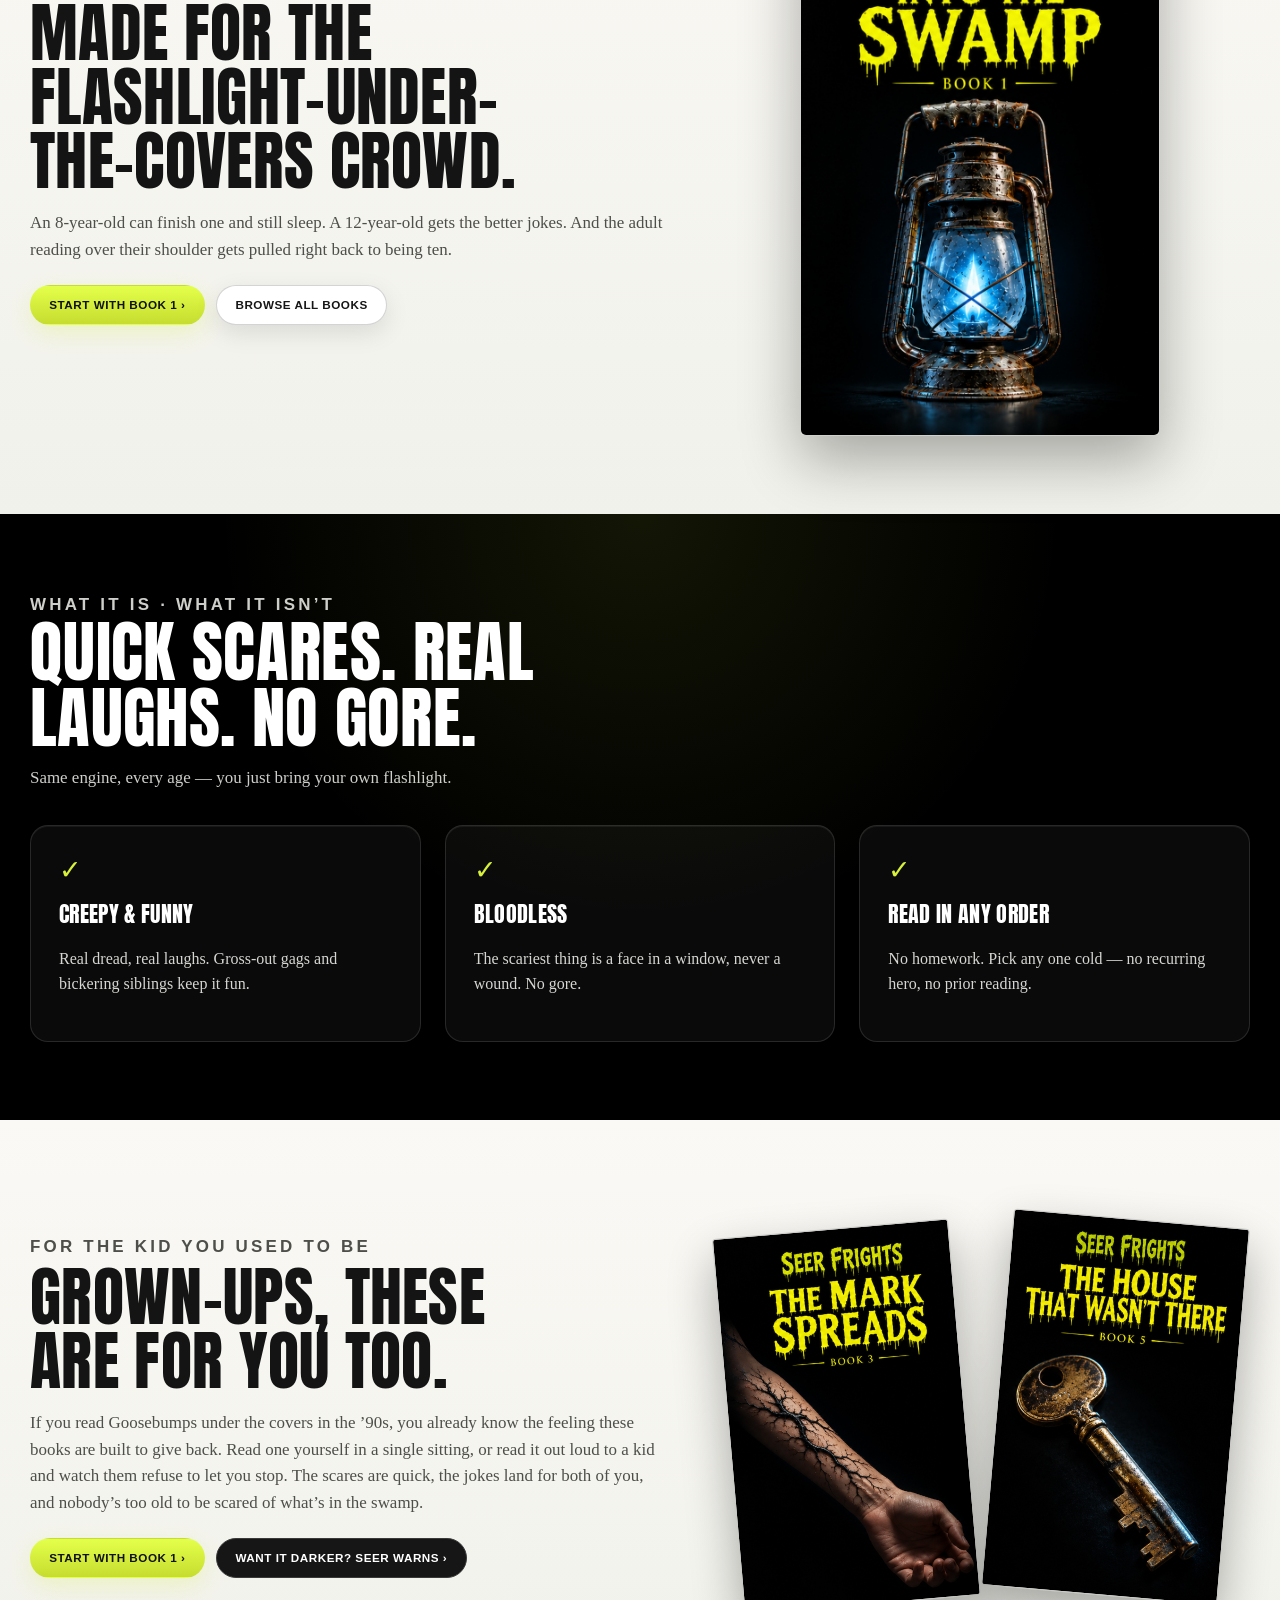
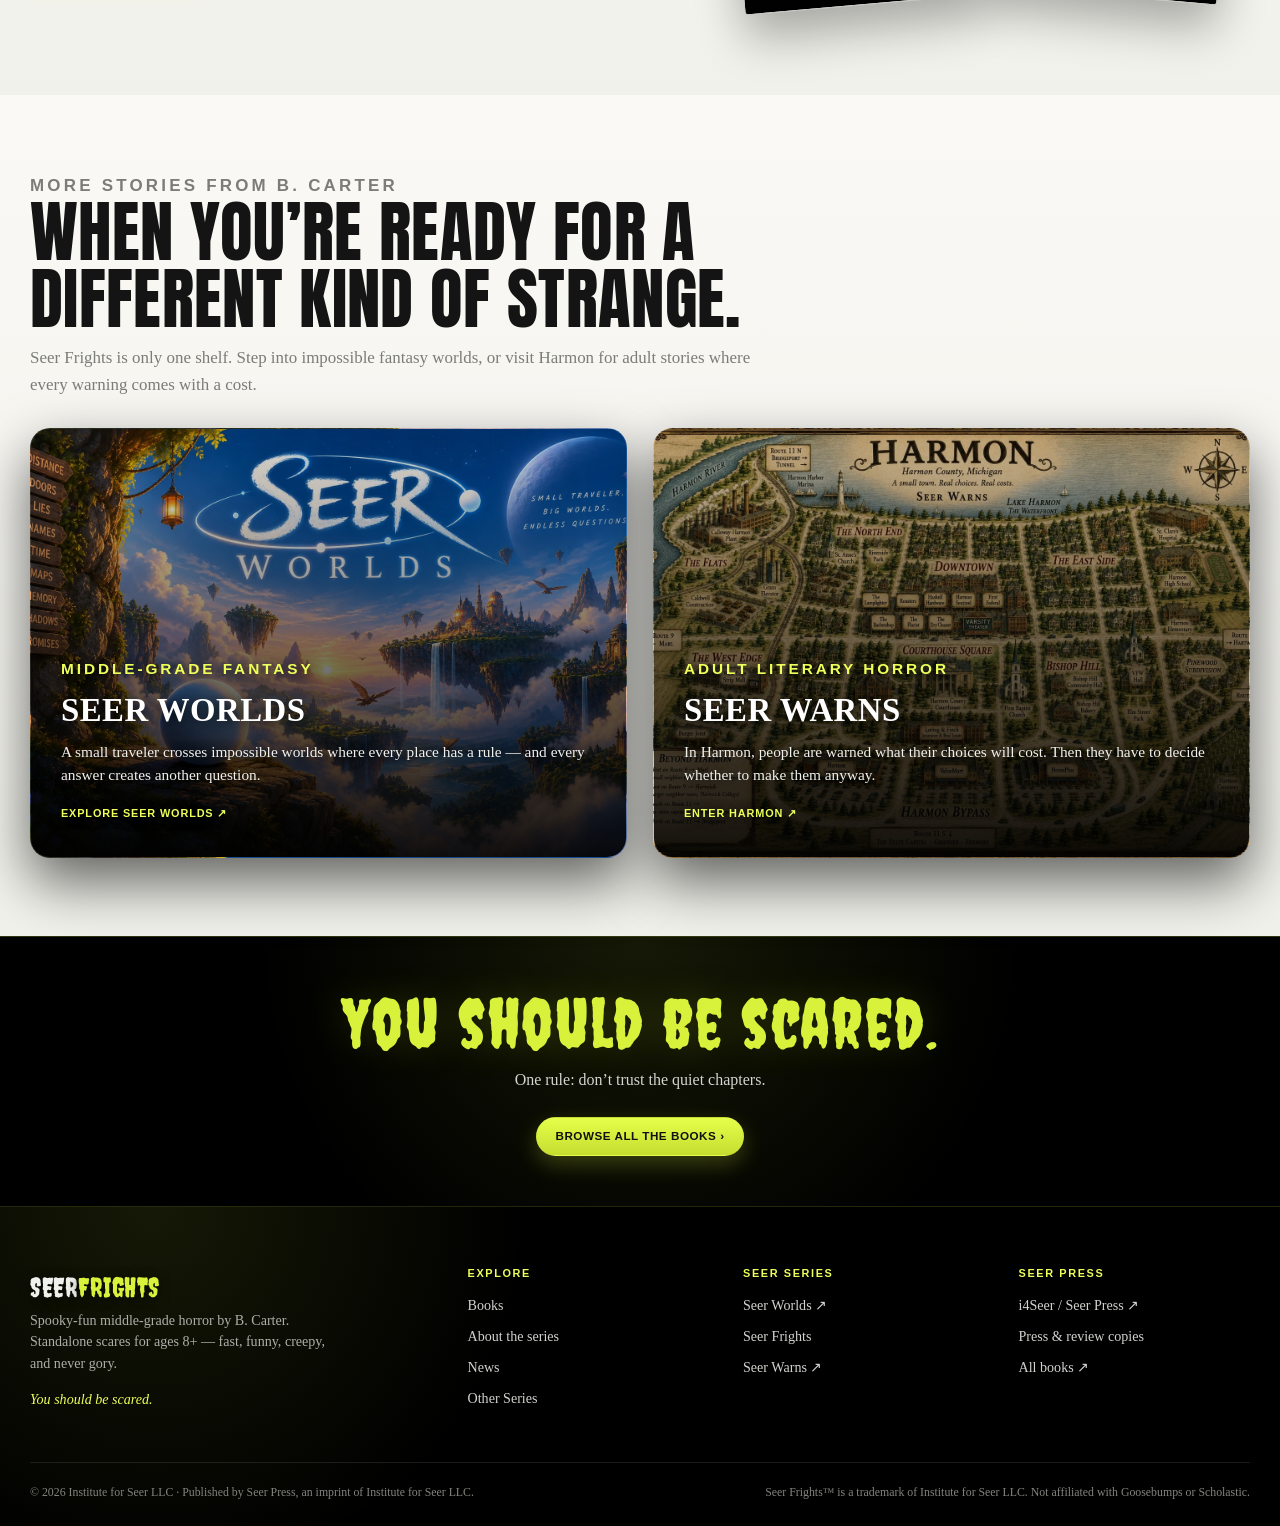
==== commit b0b028c2: "Cover alignment Phase 4: per-book accent + retire painterly art - Each book page's <body> carries a " ====
--- a/index.html
+++ b/index.html
@@ -130,8 +130,9 @@
 <a class="btn btn-dark" href="https://seerwarns.com/books/" rel="noopener" target="_blank">Want it darker? Seer Warns ›</a>
 </div>
 </div>
-<div>
-<img alt="Moonlit boardwalk and twisted tree in a spooky swamp" loading="lazy" src="/images/about-scene.webp" style="border-radius:22px;box-shadow:var(--shadow);"/>
+<div class="cover-duo">
+<img alt="The Mark Spreads cover" loading="lazy" src="/images/cover-the-mark-spreads-front.jpg"/>
+<img alt="The House That Wasn’t There cover" loading="lazy" src="/images/cover-the-house-that-wasnt-there-front.jpg"/>
 </div>
 </div>
 </section>
--- a/style.css
+++ b/style.css
@@ -5,6 +5,9 @@
  --night:#0a0a0a;--night-deep:#000;--night-soft:#141414;
  --green:#d8f23c;--green2:#ecff5a;--green-deep:#a9c422;
  --title-yellow:#E6C91E;/* locked cover title color */
+ /* per-book "object light" — the color glowing off each cover's object.
+    Default = the series brass; book pages override via a body.book-N class. */
+ --accent:198,138,69
  --brass:#c08a45;--brass2:#e6b877;
  --purple:#8063ad;--purple2:#a98ed1;
  --cream:#f4f4f0;--paper:#faf9f5;--paper2:#ececE6;
@@ -140,10 +143,13 @@
 
 /* SECTIONS */
 .paper-section{background:linear-gradient(180deg,#faf9f5,#f1f1eb);padding:78px 0;color:var(--body)}
-/* Painterly swamp art predates the cover redesign — grade it toward the
-   black/acid palette so it doesn't read as a different brand.
-   (Not .split-art — that holds a book cover, which must stay untouched.) */
-.paper-section .split-feature>div:not(.split-art) img,.about-visual img{filter:saturate(.5) brightness(.72) contrast(1.18)}
+/* a pair of covers standing on a lit surface — replaces the old painterly art */
+.cover-duo{position:relative;display:flex;justify-content:center;align-items:flex-end;gap:6%;padding:20px 0}
+.cover-duo:before{content:"";position:absolute;inset:8% 6% 0;border-radius:50%;z-index:-1;
+ background:radial-gradient(closest-side,rgba(216,242,60,.3),transparent 78%);filter:blur(26px)}
+.cover-duo img{width:44%;border-radius:4px;border:1px solid rgba(0,0,0,.18);box-shadow:0 22px 48px rgba(0,0,0,.32)}
+.cover-duo img:first-child{transform:rotate(-5deg) translateY(10px)}
+.cover-duo img:last-child{transform:rotate(5deg)}
 .night-section{background:
  radial-gradient(circle at 50% 0,rgba(216,242,60,.09),transparent 48%),
  var(--night-deep);color:white;padding:78px 0}
@@ -190,7 +196,15 @@
 .prose p{font-size:1.05rem;color:#42423e}
 .prose a{color:#6f8514;font-weight:700}
 .about-visual{position:sticky;top:22px}
-.about-visual img{border-radius:18px;box-shadow:var(--shadow);border:1px solid var(--line)}
+/* three covers fanned on a lit surface (replaces the old painterly art) */
+.cover-trio{position:relative;display:flex;justify-content:center;align-items:flex-end;padding:14px 0 22px}
+.cover-trio:before{content:"";position:absolute;inset:10% 4% 0;border-radius:50%;z-index:-1;
+ background:radial-gradient(closest-side,rgba(216,242,60,.32),transparent 78%);filter:blur(24px)}
+.cover-trio img{width:36%;border-radius:4px;border:1px solid rgba(0,0,0,.18);box-shadow:0 20px 42px rgba(0,0,0,.34)}
+.cover-trio img+img{margin-left:-7%}
+.cover-trio img:nth-child(1){transform:rotate(-7deg) translateY(14px);z-index:1}
+.cover-trio img:nth-child(2){transform:translateY(-4px);z-index:3}
+.cover-trio img:nth-child(3){transform:rotate(7deg) translateY(14px);z-index:1}
 .fact-card{margin-top:22px;background:#111;color:white;border-radius:18px;padding:25px;box-shadow:var(--shadow-dark);border:1px solid rgba(255,255,255,.08)}
 .fact-card h3{margin:.1rem 0 1rem;font-size:1.35rem}
 .fact-list{display:grid;gap:.2rem}
@@ -200,10 +214,17 @@
 .fact-row span:last-child{text-align:right;font-weight:700}
 
 /* BOOK DETAIL */
+/* per-book object-light color (see --accent in :root) */
+.book-1{--accent:77,184,230}   /* cyan lantern flame */
+.book-2{--accent:201,138,60}   /* warm wood name tag */
+.book-3{--accent:138,143,150}  /* ashen cracked skin */
+.book-4{--accent:224,169,46}   /* gold camp card */
+.book-5{--accent:185,138,78}   /* tarnished brass key */
+
 .book-hero{position:relative;min-height:360px;padding:150px 0 72px;color:white;background:var(--night-deep);overflow:hidden}
 .book-hero:before{content:"";position:absolute;inset:0;z-index:1;background:
  radial-gradient(78% 58% at 22% 6%,rgba(230,201,30,.1),transparent 60%),
- radial-gradient(60% 70% at 82% 42%,rgba(192,138,69,.13),transparent 72%)}
+ radial-gradient(58% 70% at 82% 42%,rgba(var(--accent),.16),transparent 72%)}
 .book-hero:after{content:"";position:absolute;left:0;right:0;bottom:0;height:30px;z-index:2;background:var(--title-yellow);opacity:.82;-webkit-mask:var(--drip);mask:var(--drip)}
 .book-hero .shell{position:relative;z-index:3}
 .book-hero h1{font-family:var(--font-display);font-weight:400;font-size:clamp(3.3rem,6.4vw,6rem);line-height:.94;letter-spacing:.02em;margin:.15rem 0 .75rem;max-width:930px;color:var(--title-yellow);text-shadow:0 0 44px rgba(230,201,30,.2)}
@@ -211,7 +232,7 @@
 .book-hero .eyebrow{color:var(--green2)}
 .book-detail{display:grid;grid-template-columns:330px 1fr;gap:54px;align-items:start}
 .cover-stack{position:sticky;top:24px}
-.cover-large{width:100%;border-radius:5px;box-shadow:0 22px 55px rgba(0,0,0,.4),0 0 44px rgba(216,242,60,.1);border:1px solid rgba(0,0,0,.16)}
+.cover-large{width:100%;border-radius:5px;box-shadow:0 22px 55px rgba(0,0,0,.4),0 0 48px rgba(var(--accent),.28);border:1px solid rgba(0,0,0,.16)}
 .spec-card{margin-top:20px;background:white;border:1px solid var(--line);border-radius:16px;padding:20px 21px;box-shadow:0 12px 30px rgba(0,0,0,.07)}
 .spec-card h3{margin:.1rem 0 .8rem;color:var(--ink);font-size:1.18rem}
 .spec-list{display:grid;gap:.1rem}
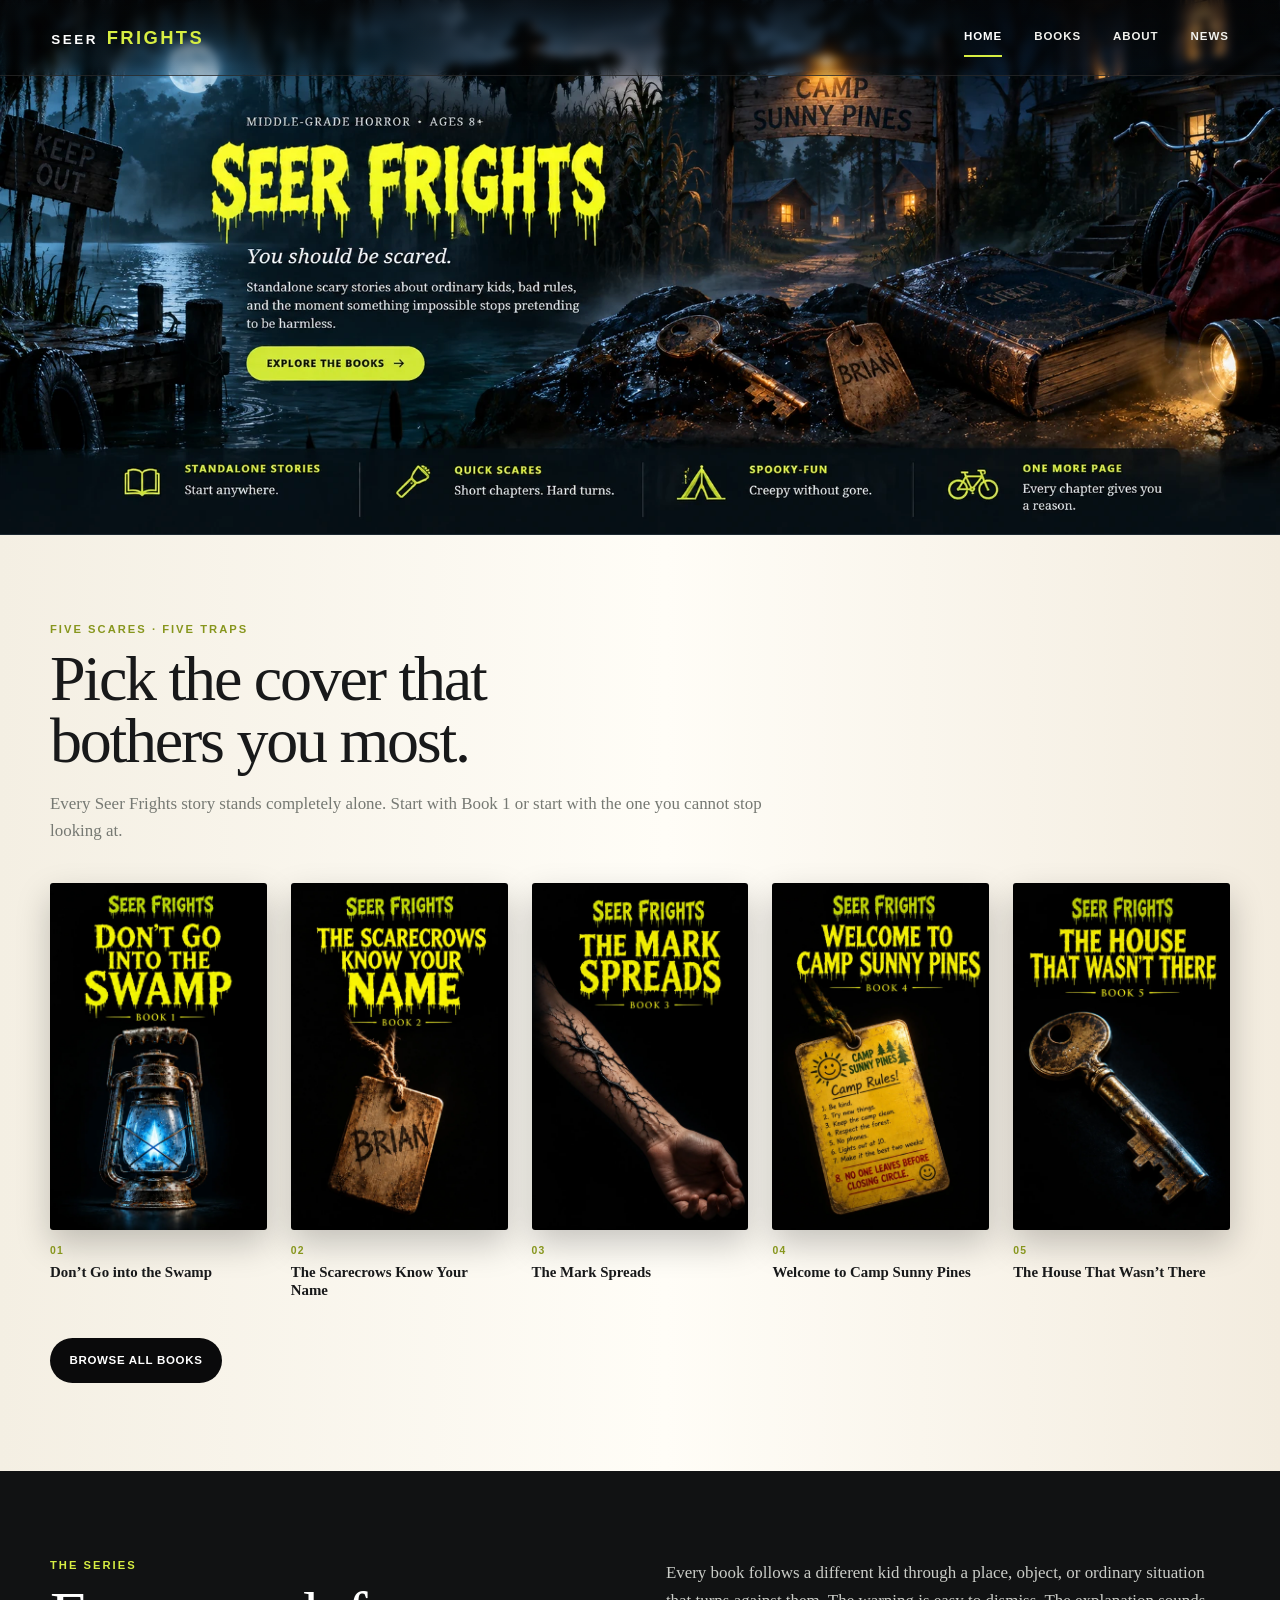
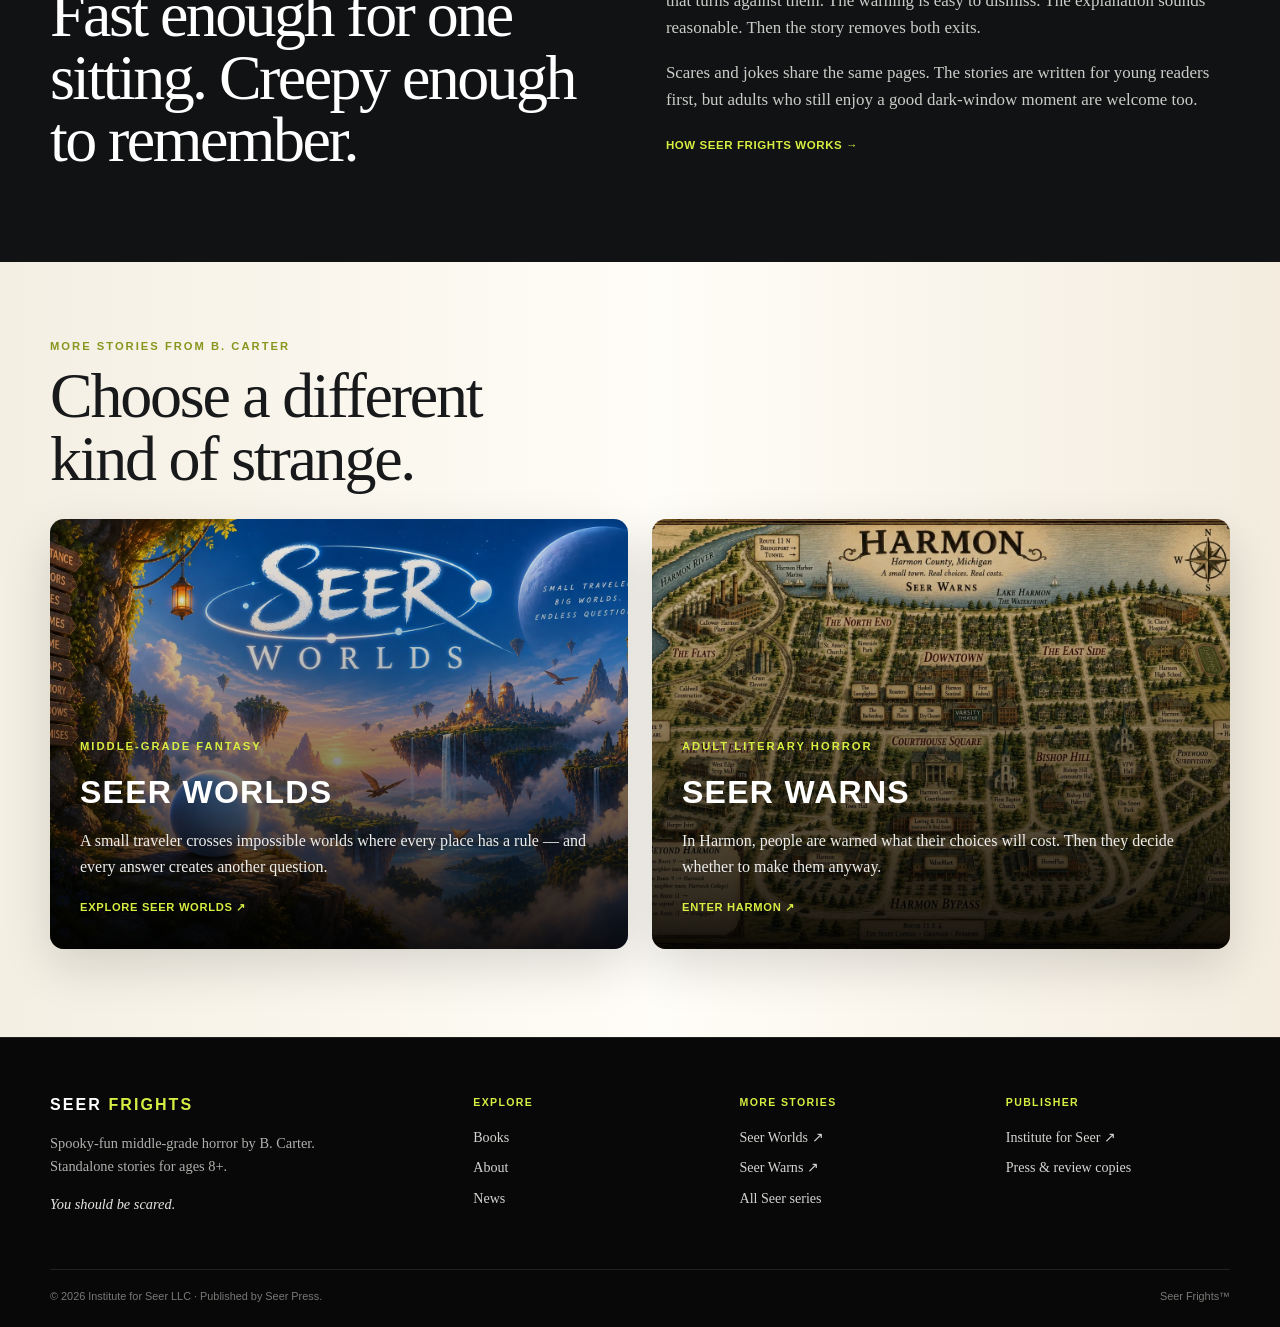
==== commit 7acb7b47: "new site theme" ====
--- a/index.html
+++ b/index.html
@@ -1,210 +1,113 @@
-<!DOCTYPE html>
-
+<!doctype html>
 <html lang="en">
 <head>
-<meta charset="utf-8"/>
-<meta content="width=device-width,initial-scale=1" name="viewport"/>
-<meta content="#000000" name="theme-color"/>
-<meta content="Seer Frights is a Goosebumps-style middle-grade horror series by B. Carter. Standalone scary novels for ages 8+. Every chapter ends on a scare. Half of them are real. You should be scared." name="description"/>
-<link href="/favicon.svg" rel="icon" type="image/svg+xml"/>
-<link href="https://fonts.googleapis.com" rel="preconnect"/>
-<link crossorigin="" href="https://fonts.gstatic.com" rel="preconnect"/>
-<link href="https://fonts.googleapis.com/css2?family=Anton&family=Creepster&display=swap" rel="stylesheet"/>
-<link href="/style.css" rel="stylesheet"/>
+<meta charset="utf-8">
+<meta name="viewport" content="width=device-width,initial-scale=1">
+<meta name="theme-color" content="#0a0a0b">
+<meta name="description" content="Seer Frights is a middle-grade horror series by B. Carter: standalone scary novels for ages 8+, with fast chapters, real laughs, real scares, and no gore.">
+<link rel="icon" href="/favicon.svg" type="image/svg+xml">
+<link rel="manifest" href="/site.webmanifest">
+<link rel="stylesheet" href="/style.css">
 <title>Seer Frights — Middle-Grade Horror by B. Carter</title>
-<link href="https://seerfrights.com/" rel="canonical"/>
-<meta content="website" property="og:type"/>
-<meta content="Seer Frights" property="og:site_name"/>
-<meta content="https://seerfrights.com/" property="og:url"/>
-<meta content="Seer Frights — Goosebumps-Style Middle-Grade Horror" property="og:title"/>
-<meta content="Standalone scary novels for ages 8+. Every chapter ends on a scare. Half of them are real. You should be scared." property="og:description"/>
-<meta content="https://seerfrights.com/images/cover-dont-go-into-the-swamp-front.jpg" property="og:image"/>
-<meta content="summary_large_image" name="twitter:card"/>
+<link rel="canonical" href="https://seerfrights.com/">
+<meta property="og:type" content="website">
+<meta property="og:site_name" content="Seer Frights">
+<meta property="og:url" content="https://seerfrights.com/">
+<meta property="og:title" content="Seer Frights — Middle-Grade Horror by B. Carter">
+<meta property="og:description" content="Seer Frights is a middle-grade horror series by B. Carter: standalone scary novels for ages 8+, with fast chapters, real laughs, real scares, and no gore.">
+<meta property="og:image" content="https://seerfrights.com/images/seer-frights-series-hero.jpg">
+<meta name="twitter:card" content="summary_large_image">
+<script type="application/ld+json">{"@context": "https://schema.org", "@type": "WebSite", "name": "Seer Frights", "url": "https://seerfrights.com/", "author": {"@type": "Person", "name": "B. Carter"}, "publisher": {"@type": "Organization", "name": "Seer Press"}}</script>
 </head>
-<body>
+<body class="home-page">
 <a class="skip" href="#main">Skip to content</a>
-<header class="site-header">
-<a aria-label="Seer Frights home" class="brand" href="/"><span>SEER</span><strong>FRIGHTS</strong></a>
-<button aria-controls="main-nav" aria-expanded="false" class="menu-btn" type="button">Menu</button>
-<nav aria-label="Main navigation" class="main-nav" id="main-nav"><a class="active" href="/">Home</a><a href="/books/">Books</a><a href="/about/">About</a><a href="/news/">News</a></nav>
+<header class="site-header" id="top">
+  <a class="brand" href="/" aria-label="Seer Frights home"><span class="brand-seer">SEER</span><span class="brand-frights">FRIGHTS</span></a>
+  <button class="menu-btn" type="button" aria-expanded="false" aria-controls="main-nav"><span>Menu</span></button>
+  <nav class="main-nav" id="main-nav" aria-label="Main navigation">
+    <a href="/" class="active" aria-current="page">Home</a>
+    <a href="/books/">Books</a>
+    <a href="/about/">About</a>
+    <a href="/news/">News</a>
+  </nav>
 </header>
 <main id="main">
-<section class="home-hero">
-<div class="shell hero-grid">
-<div class="hero-copy">
-<p class="eyebrow">Middle-grade horror · Ages 8+ · By B. Carter</p>
-<h1>SEER FRIGHTS</h1>
-<p class="tagline">You should be scared.</p>
-<p class="lede">Standalone scary books for kids who finished Goosebumps and want more of <em>exactly</em> that — and for the grown-ups who grew up on it. Every chapter ends on a scare. Half of them are fake. The other half are real — and you’ll never know which until you turn the page.</p>
-<div class="btn-row">
-<a class="btn btn-green" href="/books/">See the books ›</a>
-<a class="btn btn-outline" href="/books/dont-go-into-the-swamp/">Start with Book 1</a>
-</div>
-</div>
-<div class="hero-shelf" aria-hidden="true">
-<img alt="" fetchpriority="high" src="/images/cover-the-scarecrows-know-your-name-front.jpg"/>
-<img alt="" fetchpriority="high" src="/images/cover-the-mark-spreads-front.jpg"/>
-<img alt="" fetchpriority="high" src="/images/cover-dont-go-into-the-swamp-front.jpg"/>
-<img alt="" fetchpriority="high" src="/images/cover-welcome-to-camp-sunny-pines-front.jpg"/>
-<img alt="" fetchpriority="high" src="/images/cover-the-house-that-wasnt-there-front.jpg"/>
-</div>
-</div>
-<div class="hero-note">“One rule: don’t trust the quiet chapters.”</div>
+<section class="hero-artwork" aria-labelledby="hero-title">
+  <div class="hero-semantic sr-only">
+    <p>Middle-grade horror · Ages 8+ · B. Carter</p>
+    <h1 id="hero-title">Seer Frights</h1>
+    <p>You should be scared.</p>
+    <p>Standalone scary stories about ordinary kids, bad rules, and the moment something impossible stops pretending to be harmless.</p>
+  </div>
+  <picture>
+    <source srcset="/images/seer-frights-series-hero.webp" type="image/webp">
+    <img class="hero-artwork-image" src="/images/seer-frights-series-hero.jpg" alt="A moonlit Seer Frights world combining a swamp dock, scarecrow field, Camp Sunny Pines, an ominous house, bicycle and backpack, with a key and name tag in the foreground." width="1846" height="770" fetchpriority="high" decoding="async">
+  </picture>
+  <a class="hero-artwork-cta" href="/books/" aria-label="Explore the Seer Frights books"><span class="sr-only">Explore the books</span></a>
 </section>
-<section class="parchment">
-<div class="home-intro">
-<article>
-<p class="eyebrow">The deal</p>
-<h2>You scream. You laugh. Often on the same page.</h2>
-<p>Every Seer Frights book runs the same engine — standalone, fast, funny, and built to make you turn one more page.</p>
-<p><a class="btn btn-dark" href="/about/">About the series ›</a></p>
-</article>
-<article><div class="intro-icon">1</div><h3>Every chapter ends on a scare.</h3><p>A hand grabs. A face appears. You have to turn the page.</p></article>
-<article><div class="intro-icon">2</div><h3>Half the scares are fake.</h3><p>It was the cat. The wind. Your sibling. Until it wasn’t.</p></article>
-<article><div class="intro-icon">3</div><h3>The last page is the proof.</h3><p>No “maybe it was nothing.” The monster was real all along.</p></article>
-<article class="feature-card">
-<p class="eyebrow">Newest scare</p>
-<h2>THE HOUSE THAT WASN’T THERE</h2>
-<p>BOOK 5 · AVAILABLE NOW</p>
-<a class="btn btn-outline" href="/books/the-house-that-wasnt-there/">View Book 5 ›</a>
-</article>
-</div>
+<section class="paper-section home-books">
+  <div class="shell">
+    <header class="section-head"><p class="eyebrow">Five scares · five traps</p><h2>Pick the cover that bothers you most.</h2><p>Every Seer Frights story stands completely alone. Start with Book 1 or start with the one you cannot stop looking at.</p></header>
+    <div class="cover-shelf"><a class="cover-tile" href="/books/dont-go-into-the-swamp/">
+  <picture class="cover-tile-art">
+      <source srcset="/images/cover-dont-go-into-the-swamp-front-web.webp" type="image/webp">
+      <img src="/images/cover-dont-go-into-the-swamp-front.jpg" alt="Don’t Go into the Swamp — Seer Frights Book 1 cover" loading="lazy" decoding="async" width="900" height="1440">
+    </picture>
+  <span class="cover-num">01</span><strong>Don’t Go into the Swamp</strong>
+</a><a class="cover-tile" href="/books/the-scarecrows-know-your-name/">
+  <picture class="cover-tile-art">
+      <source srcset="/images/cover-the-scarecrows-know-your-name-front-web.webp" type="image/webp">
+      <img src="/images/cover-the-scarecrows-know-your-name-front.jpg" alt="The Scarecrows Know Your Name — Seer Frights Book 2 cover" loading="lazy" decoding="async" width="900" height="1440">
+    </picture>
+  <span class="cover-num">02</span><strong>The Scarecrows Know Your Name</strong>
+</a><a class="cover-tile" href="/books/the-mark-spreads/">
+  <picture class="cover-tile-art">
+      <source srcset="/images/cover-the-mark-spreads-front-web.webp" type="image/webp">
+      <img src="/images/cover-the-mark-spreads-front.jpg" alt="The Mark Spreads — Seer Frights Book 3 cover" loading="lazy" decoding="async" width="900" height="1440">
+    </picture>
+  <span class="cover-num">03</span><strong>The Mark Spreads</strong>
+</a><a class="cover-tile" href="/books/welcome-to-camp-sunny-pines/">
+  <picture class="cover-tile-art">
+      <source srcset="/images/cover-welcome-to-camp-sunny-pines-front-web.webp" type="image/webp">
+      <img src="/images/cover-welcome-to-camp-sunny-pines-front.jpg" alt="Welcome to Camp Sunny Pines — Seer Frights Book 4 cover" loading="lazy" decoding="async" width="900" height="1440">
+    </picture>
+  <span class="cover-num">04</span><strong>Welcome to Camp Sunny Pines</strong>
+</a><a class="cover-tile" href="/books/the-house-that-wasnt-there/">
+  <picture class="cover-tile-art">
+      <source srcset="/images/cover-the-house-that-wasnt-there-front-web.webp" type="image/webp">
+      <img src="/images/cover-the-house-that-wasnt-there-front.jpg" alt="The House That Wasn’t There — Seer Frights Book 5 cover" loading="lazy" decoding="async" width="900" height="1440">
+    </picture>
+  <span class="cover-num">05</span><strong>The House That Wasn’t There</strong>
+</a></div>
+    <div class="section-action"><a class="btn btn-dark" href="/books/">Browse all books</a></div>
+  </div>
 </section>
-<section class="book-showcase">
-<div class="ornament"><span>✦</span> THE BOOKS <span>✦</span></div>
-<div class="cover-row"><a class="cover-link" href="/books/dont-go-into-the-swamp/">
-<img alt="Don’t Go into the Swamp cover" loading="lazy" src="/images/cover-dont-go-into-the-swamp-front.jpg"/>
-<span>1. DON’T GO INTO THE SWAMP</span>
-</a><a class="cover-link" href="/books/the-scarecrows-know-your-name/">
-<img alt="The Scarecrows Know Your Name cover" loading="lazy" src="/images/cover-the-scarecrows-know-your-name-front.jpg"/>
-<span>2. THE SCARECROWS KNOW YOUR NAME</span>
-</a><a class="cover-link" href="/books/the-mark-spreads/">
-<img alt="The Mark Spreads cover" loading="lazy" src="/images/cover-the-mark-spreads-front.jpg"/>
-<span>3. THE MARK SPREADS</span>
-</a><a class="cover-link" href="/books/welcome-to-camp-sunny-pines/">
-<img alt="Welcome to Camp Sunny Pines cover" loading="lazy" src="/images/cover-welcome-to-camp-sunny-pines-front.jpg"/>
-<span>4. WELCOME TO CAMP SUNNY PINES</span>
-</a><a class="cover-link" href="/books/the-house-that-wasnt-there/">
-<img alt="The House That Wasn’t There cover" loading="lazy" src="/images/cover-the-house-that-wasnt-there-front.jpg"/>
-<span>5. THE HOUSE THAT WASN’T THERE</span>
-</a></div>
+<section class="ink-section">
+  <div class="shell editorial-split">
+    <div><p class="eyebrow light">The series</p><h2>Fast enough for one sitting. Creepy enough to remember.</h2></div>
+    <div class="editorial-copy"><p>Every book follows a different kid through a place, object, or ordinary situation that turns against them. The warning is easy to dismiss. The explanation sounds reasonable. Then the story removes both exits.</p><p>Scares and jokes share the same pages. The stories are written for young readers first, but adults who still enjoy a good dark-window moment are welcome too.</p><a class="text-link light-link" href="/about/">How Seer Frights works →</a></div>
+  </div>
 </section>
-<section class="paper-section">
-<div class="shell split-feature">
-<div>
-<p class="eyebrow">Scary, not scarring</p>
-<h2>Made for the flashlight-under-the-covers crowd.</h2>
-<p>An 8-year-old can finish one and still sleep. A 12-year-old gets the better jokes. And the adult reading over their shoulder gets pulled right back to being ten.</p>
-<div class="btn-row" style="margin-top:1.4rem;">
-<a class="btn btn-green" href="/books/dont-go-into-the-swamp/">Start with Book 1 ›</a>
-<a class="btn btn-paper" href="/books/">Browse all books</a>
-</div>
-</div>
-<div class="split-art">
-<img alt="Don't Go into the Swamp — Seer Frights Book 1 cover" loading="lazy" src="/images/cover-dont-go-into-the-swamp-front.jpg"/>
-</div>
-</div>
-</section>
-<section class="night-section">
-<div class="shell">
-<div class="section-heading">
-<p class="eyebrow">What it is · what it isn’t</p>
-<h2>Quick scares. Real laughs. No gore.</h2>
-<p>Same engine, every age — you just bring your own flashlight.</p>
-</div>
-<div class="feature-grid">
-<article class="feature-box"><div class="big-icon">✓</div><h3>Creepy &amp; funny</h3><p>Real dread, real laughs. Gross-out gags and bickering siblings keep it fun.</p></article>
-<article class="feature-box"><div class="big-icon">✓</div><h3>Bloodless</h3><p>The scariest thing is a face in a window, never a wound. No gore.</p></article>
-<article class="feature-box"><div class="big-icon">✓</div><h3>Read in any order</h3><p>No homework. Pick any one cold — no recurring hero, no prior reading.</p></article>
-</div>
-</div>
-</section>
-<section class="paper-section">
-<div class="shell split-feature">
-<div>
-<p class="eyebrow">For the kid you used to be</p>
-<h2>Grown-ups, these are for you too.</h2>
-<p>If you read Goosebumps under the covers in the ’90s, you already know the feeling these books are built to give back. Read one yourself in a single sitting, or read it out loud to a kid and watch them refuse to let you stop. The scares are quick, the jokes land for both of you, and nobody’s too old to be scared of what’s in the swamp.</p>
-<div class="btn-row" style="margin-top:1.4rem;">
-<a class="btn btn-green" href="/books/dont-go-into-the-swamp/">Start with Book 1 ›</a>
-<a class="btn btn-dark" href="https://seerwarns.com/books/" rel="noopener" target="_blank">Want it darker? Seer Warns ›</a>
-</div>
-</div>
-<div class="cover-duo">
-<img alt="The Mark Spreads cover" loading="lazy" src="/images/cover-the-mark-spreads-front.jpg"/>
-<img alt="The House That Wasn’t There cover" loading="lazy" src="/images/cover-the-house-that-wasnt-there-front.jpg"/>
-</div>
-</div>
-</section>
-<section class="paper-section home-cross-promo">
-<div class="shell">
-<div class="section-heading">
-<p class="eyebrow">More stories from B. Carter</p>
-<h2>When you’re ready for a different kind of strange.</h2>
-<p>Seer Frights is only one shelf. Step into impossible fantasy worlds, or visit Harmon for adult stories where every warning comes with a cost.</p>
-</div>
-<div class="home-series-grid">
-<article class="series-card series-worlds">
-<a aria-label="Visit Seer Worlds" class="series-card-hit" href="https://seerworlds.com/" rel="noopener" target="_blank"></a>
-<div class="series-card-content">
-<p class="eyebrow">Middle-grade fantasy</p>
-<h3>SEER WORLDS</h3>
-<p>A small traveler crosses impossible worlds where every place has a rule — and every answer creates another question.</p>
-<span class="series-cta">Explore Seer Worlds ↗</span>
-</div>
-</article>
-<article class="series-card series-warns">
-<a aria-label="Visit Seer Warns" class="series-card-hit" href="https://seerwarns.com/" rel="noopener" target="_blank"></a>
-<div class="series-card-content">
-<p class="eyebrow">Adult literary horror</p>
-<h3>SEER WARNS</h3>
-<p>In Harmon, people are warned what their choices will cost. Then they have to decide whether to make them anyway.</p>
-<span class="series-cta">Enter Harmon ↗</span>
-</div>
-</article>
-</div>
-</div>
-</section>
-<section class="band">
-<div class="shell">
-<h2>You should be scared.</h2>
-<p>One rule: don’t trust the quiet chapters.</p>
-<a class="btn btn-green" href="/books/">Browse all the books ›</a>
-</div>
-</section>
-</main>
+<section class="paper-section cross-promo">
+  <div class="shell"><header class="section-head compact"><p class="eyebrow">More stories from B. Carter</p><h2>Choose a different kind of strange.</h2></header>
+  <div class="series-grid two">
+    <article class="series-card series-worlds"><a href="https://seerworlds.com/" target="_blank" rel="noopener" aria-label="Visit Seer Worlds"></a><div><p class="eyebrow light">Middle-grade fantasy</p><h3>SEER WORLDS</h3><p>A small traveler crosses impossible worlds where every place has a rule — and every answer creates another question.</p><span>Explore Seer Worlds ↗</span></div></article>
+    <article class="series-card series-warns"><a href="https://seerwarns.com/" target="_blank" rel="noopener" aria-label="Visit Seer Warns"></a><div><p class="eyebrow light">Adult literary horror</p><h3>SEER WARNS</h3><p>In Harmon, people are warned what their choices will cost. Then they decide whether to make them anyway.</p><span>Enter Harmon ↗</span></div></article>
+  </div></div>
+</section></main>
 <footer class="footer">
-<div class="shell footer-grid">
-<div class="footer-brand">
-<a aria-label="Seer Frights home" class="footer-logo" href="/"><span>SEER</span><strong>FRIGHTS</strong></a>
-<p>Spooky-fun middle-grade horror by B. Carter. Standalone scares for ages 8+ — fast, funny, creepy, and never gory.</p>
-<p class="footer-tagline">You should be scared.</p>
-</div>
-<div>
-<h4>Explore</h4>
-<a href="/books/">Books</a>
-<a href="/about/">About the series</a>
-<a href="/news/">News</a>
-<a href="/other-series/">Other Series</a>
-</div>
-<div>
-<h4>Seer Series</h4>
-<a href="https://seerworlds.com/" rel="noopener" target="_blank">Seer Worlds ↗</a>
-<a href="/">Seer Frights</a>
-<a href="https://seerwarns.com/" rel="noopener" target="_blank">Seer Warns ↗</a>
-</div>
-<div>
-<h4>Seer Press</h4>
-<a href="https://www.i4seer.com/" rel="noopener" target="_blank">i4Seer / Seer Press ↗</a>
-<a href="mailto:press@i4seer.com">Press &amp; review copies</a>
-<a href="https://www.i4seer.com/books/" rel="noopener" target="_blank">All books ↗</a>
-</div>
-</div>
-<div class="shell footer-meta">
-<span>© 2026 Institute for Seer LLC · Published by Seer Press, an imprint of Institute for Seer LLC.</span>
-<span>Seer Frights™ is a trademark of Institute for Seer LLC. Not affiliated with Goosebumps or Scholastic.</span>
-</div>
+  <div class="shell footer-grid">
+    <div class="footer-lead">
+      <a class="footer-brand" href="/" aria-label="Seer Frights home"><span>SEER</span> <strong>FRIGHTS</strong></a>
+      <p>Spooky-fun middle-grade horror by B. Carter. Standalone stories for ages 8+.</p>
+      <p class="footer-tagline">You should be scared.</p>
+    </div>
+    <div><h4>Explore</h4><a href="/books/">Books</a><a href="/about/">About</a><a href="/news/">News</a></div>
+    <div><h4>More stories</h4><a href="https://seerworlds.com/" target="_blank" rel="noopener">Seer Worlds ↗</a><a href="https://seerwarns.com/" target="_blank" rel="noopener">Seer Warns ↗</a><a href="/other-series/">All Seer series</a></div>
+    <div><h4>Publisher</h4><a href="https://www.i4seer.com/" target="_blank" rel="noopener">Institute for Seer ↗</a><a href="mailto:press@i4seer.com">Press &amp; review copies</a></div>
+  </div>
+  <div class="shell footer-meta"><span>© 2026 Institute for Seer LLC · Published by Seer Press.</span><span>Seer Frights™</span></div>
 </footer>
 <script src="/site.js"></script>
 </body>
-</html>
+</html>
--- a/style.css
+++ b/style.css
@@ -1,391 +1,136 @@
 *{box-sizing:border-box}
 :root{
- /* Phase 1 — palette pulled from the new covers: true black grounds,
-    acid-yellow wordmark green, warm brass object-light, near-white relief */
- --night:#0a0a0a;--night-deep:#000;--night-soft:#141414;
- --green:#d8f23c;--green2:#ecff5a;--green-deep:#a9c422;
- --title-yellow:#E6C91E;/* locked cover title color */
- /* per-book "object light" — the color glowing off each cover's object.
-    Default = the series brass; book pages override via a body.book-N class. */
- --accent:198,138,69
- --brass:#c08a45;--brass2:#e6b877;
- --purple:#8063ad;--purple2:#a98ed1;
- --cream:#f4f4f0;--paper:#faf9f5;--paper2:#ececE6;
- --ink:#141414;--body:#3a3a38;--muted:#7c7c78;--line:rgba(20,20,20,.14);
- --shadow:0 18px 45px rgba(0,0,0,.16);--shadow-dark:0 24px 55px rgba(0,0,0,.6);
- --glow:0 0 60px rgba(216,242,60,.14);
- /* Phase 2 — horror-paperback type system:
-    display  = the covers' dripping lettering (wordmark, heroes, book titles)
-    heading  = heavy condensed slab for section subheads
-    body     = serif, unchanged */
- --font-display:"Creepster","Impact","Haettenschweiler","Arial Narrow Bold",sans-serif;
- --font-heading:"Anton","Oswald","Arial Narrow",Impact,sans-serif;
- --font-body:Georgia,"Times New Roman",serif;
- /* reusable drip mask: solid top band + irregular hanging teardrops */
- --drip:url("data:image/svg+xml,%3Csvg xmlns='http://www.w3.org/2000/svg' width='260' height='34' preserveAspectRatio='none'%3E%3Cpath fill='%23000' d='M0 0h260v6H0z M14 6c-3 0-4 3-4 8 0 8 4 9 4 16 0 4-4 4-4 0 0-6-4-8-4-15 0-6 3-9 12-9zM46 6c4 0 6 5 6 12 0 4-6 4-6 0V6zM92 6c-2 0-3 2-3 6 0 6 3 8 3 13 0 3-4 3-4 0 0-4-2-6-2-11 0-5 2-8 8-8zM134 6c3 0 4 4 4 10 0 9 4 9 4 17 0 5-5 5-5 0 0-7-4-8-4-16 0-7 0-11-3-11zM178 6c3 0 5 3 5 9 0 5-6 5-6 0V6zM216 6c-2 0-3 3-3 7 0 7 4 8 4 14 0 4-4 4-4 0 0-5-3-7-3-13 0-5 2-8 9-8zM244 6c2 0 4 4 4 9 0 4-5 4-5 0V6z'/%3E%3C/svg%3E") repeat-x left top/260px 34px
+  --black:#0a0a0b;--charcoal:#151617;--charcoal-2:#1d1f20;--paper:#f6f2e8;--paper-2:#fffdf8;
+  --ink:#18191a;--body:#454746;--muted:#767973;--line:rgba(24,25,26,.14);
+  --acid:#d7ee42;--acid-dark:#87961d;--white:#fff;--shadow:0 18px 50px rgba(0,0,0,.14);
+  --serif:Georgia,"Times New Roman",serif;--sans:Inter,ui-sans-serif,-apple-system,BlinkMacSystemFont,"Segoe UI",Arial,sans-serif;
 }
-html{scroll-behavior:smooth}
-body{margin:0;background:#000;color:var(--body);font-family:var(--font-body);line-height:1.56;overflow-x:hidden}
-/* Creepster is caps-only with a wet, uneven baseline — give it a hair of tracking
-   correction at display size and a soft yellow-green glow like the cover ink. */
-.dripcap{font-family:var(--font-display);font-weight:400;letter-spacing:.02em;text-wrap:balance}
-/* Creepster sets wide — never let a display heading push the page sideways. */
-.hero-copy h1,.sub-hero h1,.book-hero h1,.lost-copy h1,.feature-card h2,.band h2,.brand,.footer-logo{overflow-wrap:break-word;max-width:100%}
-img{display:block;max-width:100%}
-a{color:inherit}
-button,input,textarea{font:inherit}
-.skip{position:fixed;top:8px;left:8px;z-index:1000;transform:translateY(-150%);background:#fff;padding:.6rem 1rem;border-radius:8px;color:#102d25}
-.skip:focus{transform:none}
-.shell{width:min(1220px,calc(100% - 40px));margin:auto}
-.eyebrow{font:800 .68rem/1.2 Arial,sans-serif;text-transform:uppercase;letter-spacing:.19em;color:#8a9a2f;margin:0 0 .5rem}
-.btn{display:inline-flex;align-items:center;justify-content:center;gap:.4rem;padding:.8rem 1.14rem;border-radius:999px;text-decoration:none;border:1px solid transparent;font:800 .73rem/1 Arial,sans-serif;text-transform:uppercase;letter-spacing:.045em;transition:.2s}
-.btn:hover{transform:translateY(-2px)}
-.btn-green{background:linear-gradient(#e4ff4b,#c6dd2f);color:#111;box-shadow:0 8px 22px rgba(216,242,60,.24)}
-.btn-green:hover{background:linear-gradient(#ecff6a,#d2ea3d)}
-.btn-dark{background:#161616;color:white;border-color:#3a3a3a}
-.btn-outline{background:rgba(255,255,255,.1);color:white;border-color:rgba(255,255,255,.5);backdrop-filter:blur(10px)}
-.btn-paper{background:#fff;color:#161616;border-color:rgba(20,20,20,.18);box-shadow:0 8px 24px rgba(0,0,0,.1)}
-.btn-row{display:flex;gap:.72rem;flex-wrap:wrap;align-items:center}
-.section-heading{max-width:760px;margin-bottom:34px}
-.section-heading h1,.section-heading h2{font-family:var(--font-heading);font-weight:400;font-size:clamp(2.6rem,5.2vw,4.8rem);line-height:1;letter-spacing:.005em;text-transform:uppercase;color:var(--ink);margin:.15rem 0 .8rem;text-wrap:balance}
-.section-heading p{font-size:1.06rem;color:var(--muted);margin:.2rem 0}
+html{scroll-behavior:smooth}body{margin:0;background:var(--paper);color:var(--body);font-family:var(--serif);line-height:1.62;overflow-x:hidden}img{display:block;max-width:100%;height:auto}a{color:inherit}button{font:inherit}.shell{width:min(1180px,calc(100% - 48px));margin:auto}.skip{position:fixed;left:12px;top:10px;z-index:9999;transform:translateY(-160%);background:white;color:black;padding:.65rem 1rem;border-radius:6px}.skip:focus{transform:none}.eyebrow,.kicker{font-family:var(--sans);font-size:.7rem;line-height:1.2;font-weight:800;letter-spacing:.18em;text-transform:uppercase;color:var(--acid-dark);margin:0 0 .7rem}.eyebrow.light{color:var(--acid)}
+.site-header{position:absolute;z-index:50;top:0;left:0;right:0;height:76px;display:flex;align-items:center;padding:0 clamp(22px,4vw,60px);color:white;border-bottom:1px solid rgba(255,255,255,.11);background:linear-gradient(180deg,rgba(5,5,6,.78),rgba(5,5,6,.18));backdrop-filter:blur(4px)}.brand{display:flex;align-items:baseline;gap:.54rem;text-decoration:none;font-family:var(--sans);font-weight:800;letter-spacing:.16em;white-space:nowrap}.brand-seer{font-size:.84rem}.brand-frights{font-size:1.15rem;color:var(--acid);letter-spacing:.13em}.main-nav{margin-left:auto;display:flex;align-items:center;gap:2rem}.main-nav a{text-decoration:none;font-family:var(--sans);font-size:.72rem;font-weight:700;letter-spacing:.08em;text-transform:uppercase;color:#f1f1ed;padding:.6rem 0;border-bottom:2px solid transparent}.main-nav a:hover,.main-nav a.active{color:white;border-bottom-color:var(--acid)}.menu-btn{display:none;margin-left:auto;background:transparent;border:1px solid rgba(255,255,255,.36);color:white;border-radius:999px;padding:.6rem .85rem;font-family:var(--sans);font-size:.72rem;font-weight:700}
+.btn{display:inline-flex;align-items:center;justify-content:center;min-height:44px;padding:.78rem 1.15rem;border-radius:999px;text-decoration:none;border:1px solid transparent;font-family:var(--sans);font-size:.72rem;font-weight:800;letter-spacing:.06em;text-transform:uppercase;transition:transform .18s,background .18s,border-color .18s}.btn:hover{transform:translateY(-2px)}.btn-accent{background:var(--acid);color:#101111}.btn-accent:hover{background:#e3f55d}.btn-dark{background:var(--black);color:white}.btn-ghost{color:white;border-color:rgba(255,255,255,.45);background:rgba(255,255,255,.04)}.btn-paper{background:white;color:var(--ink);border-color:var(--line)}.btn.full{width:100%}.btn-row{display:flex;gap:.75rem;flex-wrap:wrap}.text-link{font-family:var(--sans);font-size:.72rem;font-weight:800;letter-spacing:.05em;text-transform:uppercase;color:#667413;text-decoration:none}.light-link{color:var(--acid)}
+.hero-home{position:relative;min-height:760px;background:#050506;color:white;overflow:hidden;padding:150px 0 85px}.hero-glow{position:absolute;inset:0;background:radial-gradient(65% 75% at 75% 45%,rgba(215,238,66,.08),transparent 58%),radial-gradient(50% 55% at 72% 70%,rgba(72,156,203,.08),transparent 70%)}.hero-home-grid{position:relative;z-index:2;display:grid;grid-template-columns:minmax(0,.94fr) minmax(500px,1.06fr);align-items:center;gap:64px;min-height:520px}.hero-copy{max-width:560px;min-width:0}.hero-wordmark{display:flex;gap:.16em;align-items:baseline;white-space:nowrap;max-width:100%;font-family:var(--sans);font-weight:900;letter-spacing:-.05em;font-size:clamp(3.5rem,4.3vw,4.75rem);line-height:.9;margin:.2rem 0 1.1rem}.hero-wordmark strong{color:var(--acid);font-weight:900}.hero-tagline{font-size:1.4rem;color:#f4f3ec;font-style:italic;margin:.2rem 0 1rem}.hero-lede{max-width:620px;color:#c8cac5;font-size:1.08rem;margin:0 0 1.7rem}.hero-objects{position:relative;height:520px;min-width:0;isolation:isolate}.hero-object{position:absolute;overflow:hidden;background:#000;filter:drop-shadow(0 28px 30px rgba(0,0,0,.55))}.hero-object img{position:absolute;width:100%;height:auto;left:0}.hero-object-1{width:225px;height:370px;left:7%;top:92px;transform:rotate(-4deg)}.hero-object-1 img{top:-84px}.hero-object-2{width:215px;height:365px;right:4%;top:82px;transform:rotate(4deg)}.hero-object-2 img{top:-82px}.hero-object-5{width:245px;height:405px;left:53%;top:42px;transform:translateX(-50%)}.hero-object-5 img{top:-90px}.hero-object-floor{position:absolute;left:7%;right:7%;bottom:30px;height:60px;border-radius:50%;background:radial-gradient(ellipse,rgba(215,238,66,.15),transparent 70%);filter:blur(10px)}
+.promise-strip{display:grid;grid-template-columns:repeat(4,1fr);background:#111213;color:white;border-top:1px solid rgba(255,255,255,.08);border-bottom:1px solid rgba(255,255,255,.08)}.promise-strip div{padding:24px 28px;border-right:1px solid rgba(255,255,255,.1)}.promise-strip div:last-child{border-right:0}.promise-strip strong,.promise-strip span{display:block}.promise-strip strong{font-family:var(--sans);font-size:.71rem;letter-spacing:.12em;color:var(--acid);margin-bottom:4px}.promise-strip span{font-size:.93rem;color:#c8cac5}
+.paper-section{background:linear-gradient(90deg,#f4efe3,#fffdf7 52%,#f3ecdf);padding:88px 0}.section-head{max-width:780px;margin-bottom:38px}.section-head.compact{margin-bottom:28px}.section-head h2,.about-intro h2,.author-publisher-grid h2,.news-feature h2,.news-entry h2,.quiet-band h2,.cta-strip h2{font-family:var(--serif);font-weight:400;color:var(--ink);font-size:clamp(2.4rem,5vw,4.7rem);line-height:.98;letter-spacing:-.035em;margin:.15rem 0 .85rem;text-wrap:balance}.section-head p:not(.eyebrow){font-size:1.06rem;color:var(--muted);max-width:720px}.section-head.dark h2{color:white}.cover-shelf{display:grid;grid-template-columns:repeat(5,1fr);gap:24px}.cover-tile{text-decoration:none;position:relative}.cover-tile-art{display:block}.cover-tile-art img{width:100%;height:auto;aspect-ratio:auto;object-fit:contain;border-radius:3px;box-shadow:0 14px 34px rgba(0,0,0,.22);transition:transform .2s,box-shadow .2s}.cover-tile:hover .cover-tile-art img{transform:translateY(-5px);box-shadow:0 20px 42px rgba(0,0,0,.27)}.cover-num{display:block;font-family:var(--sans);font-size:.65rem;font-weight:800;letter-spacing:.12em;color:var(--acid-dark);margin-top:13px}.cover-tile strong{display:block;color:var(--ink);font-size:.93rem;line-height:1.25;margin-top:3px}.section-action{margin-top:38px}
+.ink-section{background:#111213;color:#caccc7;padding:88px 0}.editorial-split{display:grid;grid-template-columns:.95fr 1fr;gap:80px;align-items:start}.editorial-split h2{font-family:var(--serif);font-weight:400;color:white;font-size:clamp(2.8rem,5vw,5rem);line-height:.98;letter-spacing:-.04em;margin:.15rem 0}.editorial-copy{font-size:1.06rem}.editorial-copy p:first-child{margin-top:0}.cross-promo{padding-top:78px}.series-grid{display:grid;grid-template-columns:repeat(3,1fr);gap:24px}.series-grid.two{grid-template-columns:repeat(2,1fr)}.series-card{position:relative;min-height:430px;border-radius:14px;overflow:hidden;background-size:cover;background-position:center;box-shadow:var(--shadow);isolation:isolate}.series-card:before{content:"";position:absolute;inset:0;background:linear-gradient(180deg,rgba(0,0,0,.06),rgba(0,0,0,.25) 35%,rgba(0,0,0,.9) 100%);z-index:0}.series-card>a{position:absolute;inset:0;z-index:3}.series-card>div{position:absolute;z-index:2;left:0;right:0;bottom:0;padding:30px;color:white}.series-card h3{font-family:var(--sans);font-size:2rem;letter-spacing:.04em;margin:.1rem 0 .6rem}.series-card p{color:#ededeb;margin:.2rem 0 .8rem}.series-card span{font-family:var(--sans);font-size:.7rem;font-weight:800;letter-spacing:.06em;text-transform:uppercase;color:var(--acid)}.series-worlds{background-image:url('/images/series-worlds.webp')}.series-warns{background-image:url('/images/series-warns.webp')}.series-frights{background-image:url('/images/cover-dont-go-into-the-swamp-front.jpg');background-position:center 34%}
+.sub-hero{background:radial-gradient(80% 150% at 78% 35%,rgba(215,238,66,.07),transparent 60%),#080809;color:white;padding:150px 0 72px;min-height:340px}.sub-hero h1{font-family:var(--serif);font-weight:400;font-size:clamp(3.3rem,7vw,6.6rem);line-height:.92;letter-spacing:-.045em;margin:.15rem 0 .8rem}.sub-hero p:not(.eyebrow){max-width:730px;color:#c8cac5;font-size:1.08rem}
+.books-grid{display:grid;grid-template-columns:repeat(2,1fr);gap:30px}.book-card{position:relative;display:grid;grid-template-columns:190px 1fr;gap:24px;align-items:start;background:rgba(255,255,255,.74);border:1px solid var(--line);border-radius:14px;padding:22px;box-shadow:0 14px 36px rgba(0,0,0,.07);transition:transform .2s,box-shadow .2s}.book-card:hover{transform:translateY(-3px);box-shadow:0 20px 42px rgba(0,0,0,.11)}.book-card-link{position:absolute;inset:0;z-index:3}.book-cover{display:block}.book-cover img{width:100%;height:auto;aspect-ratio:auto;object-fit:contain;border-radius:3px;box-shadow:0 10px 22px rgba(0,0,0,.22)}.book-card-copy{padding-top:4px}.book-card h3{font-family:var(--serif);font-weight:400;font-size:1.75rem;line-height:1.05;color:var(--ink);margin:.2rem 0 .7rem}.book-card p:not(.kicker){color:#686b66;font-size:.95rem;line-height:1.5}.quiet-band{background:#191a1b;color:white;padding:58px 0}.quiet-band-grid{display:grid;grid-template-columns:.8fr 1.2fr;gap:70px;align-items:center}.quiet-band h2{color:white;font-size:2.5rem;margin:0}.quiet-band p{color:#c8cac5;margin:0}.quiet-band a{color:var(--acid)}
+.book-page{background:linear-gradient(90deg,#f3eee2,#fffdf8 55%,#f4eee3);padding:112px 0 95px}.breadcrumb{display:flex;gap:.55rem;align-items:center;margin-bottom:32px;font-family:var(--sans);font-size:.7rem;font-weight:700;letter-spacing:.06em;text-transform:uppercase;color:#777a74}.breadcrumb a{text-decoration:none}.book-layout{display:grid;grid-template-columns:360px minmax(0,1fr);gap:72px;align-items:start}.book-cover-column{position:sticky;top:30px}.book-cover-large{display:block}.book-cover-large img{width:100%;height:auto;aspect-ratio:auto;object-fit:contain;border-radius:4px;box-shadow:0 24px 50px rgba(0,0,0,.26);margin-bottom:18px}.book-content h1{font-family:var(--serif);font-weight:400;font-size:clamp(3rem,6vw,5.6rem);line-height:.93;letter-spacing:-.045em;color:var(--ink);margin:.2rem 0 1rem;text-wrap:balance}.book-hook{font-size:1.22rem;line-height:1.48;color:#5b5e59;max-width:760px;margin:0 0 26px}.book-meta{display:grid;grid-template-columns:repeat(4,minmax(0,1fr));gap:1px;background:var(--line);border:1px solid var(--line);border-radius:10px;overflow:hidden;margin:0 0 35px}.book-meta>div{background:rgba(255,255,255,.82);padding:13px 14px}.book-meta span,.book-meta strong{display:block}.book-meta span{font-family:var(--sans);font-size:.61rem;font-weight:800;letter-spacing:.1em;text-transform:uppercase;color:#8a8d87}.book-meta strong{font-size:.88rem;color:#2b2d2a;margin-top:2px}.synopsis{max-width:760px}.synopsis p{font-size:1.04rem;color:#444744}.pull-quote{font-size:1.35rem!important;line-height:1.45!important;color:var(--ink)!important;border-left:3px solid var(--acid-dark);padding-left:18px;margin:1.8rem 0!important}.availability{font-family:var(--sans);font-size:.78rem;font-weight:700;color:#686b66;margin-top:30px}.related-section{background:#101112;padding:72px 0 82px}.related-shelf{grid-template-columns:repeat(4,1fr)}.related-section .cover-tile strong{color:white}.related-section .cover-num{color:var(--acid)}
+.about-intro{display:grid;grid-template-columns:minmax(0,1.4fr) minmax(280px,.6fr);gap:70px;align-items:start}.about-intro h2,.author-publisher-grid h2{font-size:3.5rem}.about-intro>div>p:not(.eyebrow){font-size:1.06rem}.fact-panel{background:white;border:1px solid var(--line);border-radius:14px;padding:26px 28px;box-shadow:0 12px 30px rgba(0,0,0,.07)}.fact-panel dl{margin:0}.fact-panel dl div{display:flex;justify-content:space-between;gap:18px;padding:12px 0;border-bottom:1px solid var(--line)}.fact-panel dl div:last-child{border-bottom:0}.fact-panel dt{font-family:var(--sans);font-size:.68rem;font-weight:800;letter-spacing:.08em;text-transform:uppercase;color:#8a8d87}.fact-panel dd{margin:0;color:var(--ink);text-align:right}.principle-grid{display:grid;grid-template-columns:repeat(3,1fr);gap:24px}.principle-grid article{border-top:1px solid rgba(255,255,255,.22);padding-top:22px}.principle-grid span{font-family:var(--sans);font-size:.68rem;font-weight:800;color:var(--acid);letter-spacing:.12em}.principle-grid h3{font-size:1.55rem;line-height:1.15;color:white;margin:.5rem 0}.principle-grid p{color:#bfc2bc}.author-publisher-grid{display:grid;grid-template-columns:1fr 1fr;gap:28px}.author-publisher-grid article{padding:38px;border:1px solid var(--line);border-radius:14px;background:rgba(255,255,255,.6)}.publisher-card{background:#121314!important;color:#c8cac5!important;border-color:#121314!important}.publisher-card h2{color:white}.publisher-card a{color:var(--acid)}.cta-strip{background:#0d0e0f;color:white;padding:46px 0}.cta-strip .shell{display:flex;align-items:center;justify-content:space-between;gap:30px}.cta-strip h2{color:white;font-size:2.5rem;margin:0}
+.news-list{display:grid;gap:24px}.news-feature{display:grid;grid-template-columns:300px 1fr;gap:40px;background:white;border:1px solid var(--line);border-radius:14px;padding:28px;box-shadow:0 14px 34px rgba(0,0,0,.07)}.news-art{background:#0b0b0c;border-radius:9px;padding:22px;display:flex;align-items:center;justify-content:center;align-self:start}.news-cover{display:block;width:100%;max-width:220px}.news-cover img{width:100%;height:auto;aspect-ratio:auto;object-fit:contain;max-width:220px;box-shadow:0 15px 32px rgba(0,0,0,.38)}.news-feature>div:last-child{align-self:center}.news-feature h2{font-size:3.5rem}.news-entry{display:flex;justify-content:space-between;gap:40px;align-items:end;padding:30px 0;border-top:1px solid var(--line)}.news-entry h2{font-size:2.4rem;margin:.1rem 0 .5rem}.news-entry p{max-width:760px;margin:.2rem 0}.news-entry .text-link{white-space:nowrap;margin-bottom:8px}
+.lost-page{min-height:100vh;background:radial-gradient(60% 80% at 72% 44%,rgba(215,238,66,.08),transparent 60%),#060607;color:white;display:grid;align-items:center;padding:120px 0}.lost-page h1{font-family:var(--serif);font-weight:400;font-size:clamp(4rem,9vw,8rem);line-height:.9;letter-spacing:-.05em;margin:.2rem 0 1rem}.lost-page p:not(.eyebrow){color:#c8cac5;font-size:1.08rem;margin-bottom:1.7rem}
+.footer{background:#080809;color:#aeb1ab;padding:54px 0 22px;border-top:1px solid rgba(255,255,255,.1)}.footer-grid{display:grid;grid-template-columns:1.7fr repeat(3,1fr);gap:42px}.footer-brand{text-decoration:none;font-family:var(--sans);font-weight:800;letter-spacing:.13em;color:white}.footer-brand strong{color:var(--acid)}.footer-lead p{max-width:330px;font-size:.9rem}.footer-tagline{color:#e6e7e2;font-style:italic}.footer h4{font-family:var(--sans);font-size:.66rem;letter-spacing:.13em;text-transform:uppercase;color:var(--acid);margin:2px 0 15px}.footer a:not(.footer-brand){display:block;text-decoration:none;color:#d3d5d0;font-size:.88rem;margin:8px 0}.footer a:hover{color:white}.footer-meta{display:flex;justify-content:space-between;gap:20px;margin-top:38px;padding-top:18px;border-top:1px solid rgba(255,255,255,.1);font-family:var(--sans);font-size:.68rem;color:#777a74}
+@media(max-width:1040px){.hero-home-grid{grid-template-columns:minmax(0,1fr) minmax(390px,.82fr);gap:34px}.hero-wordmark{font-size:clamp(3.35rem,6.2vw,4.35rem)}.hero-object-1{left:-10%}.hero-object-2{right:-11%}.cover-shelf{grid-template-columns:repeat(3,1fr)}.cover-shelf .cover-tile:nth-child(n+4){margin-top:14px}.books-grid{grid-template-columns:1fr}.book-layout{grid-template-columns:310px 1fr;gap:48px}.book-meta{grid-template-columns:repeat(2,1fr)}.footer-grid{grid-template-columns:1.4fr 1fr 1fr}.footer-grid>div:last-child{grid-column:2/4}.series-grid{grid-template-columns:1fr 1fr}.series-grid .series-card:last-child{grid-column:1/-1}}
+@media(max-width:820px){.site-header{height:66px}.menu-btn{display:block}.main-nav{display:none;position:absolute;right:16px;top:62px;min-width:190px;flex-direction:column;align-items:stretch;gap:0;background:rgba(8,8,9,.98);border:1px solid rgba(255,255,255,.12);border-radius:10px;padding:10px 16px;box-shadow:0 18px 35px rgba(0,0,0,.4)}.main-nav.open{display:flex}.main-nav a{padding:.85rem .15rem}.hero-home{min-height:auto;padding:126px 0 70px}.hero-home-grid{grid-template-columns:1fr;gap:22px}.hero-copy{text-align:center;margin:auto}.hero-copy .btn-row{justify-content:center}.hero-objects{height:390px;max-width:620px;width:100%;margin:auto}.hero-object-1{width:190px;height:310px;left:6%;top:62px}.hero-object-2{width:185px;height:310px;right:6%;top:62px}.hero-object-5{width:210px;height:350px;top:20px}.hero-object img{top:-66px}.promise-strip{grid-template-columns:1fr 1fr}.promise-strip div:nth-child(2){border-right:0}.promise-strip div:nth-child(-n+2){border-bottom:1px solid rgba(255,255,255,.1)}.editorial-split,.quiet-band-grid,.about-intro,.author-publisher-grid{grid-template-columns:1fr;gap:32px}.book-layout{grid-template-columns:1fr}.book-cover-column{position:relative;top:auto;max-width:330px;margin:auto;width:100%}.book-content{max-width:760px;margin:auto}.related-shelf{grid-template-columns:repeat(2,1fr)}.principle-grid{grid-template-columns:1fr}.news-feature{grid-template-columns:1fr}.news-art{padding:26px}.news-entry{align-items:start;flex-direction:column;gap:8px}.series-grid,.series-grid.two{grid-template-columns:1fr}.series-grid .series-card:last-child{grid-column:auto}.footer-grid{grid-template-columns:1fr 1fr}.footer-grid>div:last-child{grid-column:auto}.cta-strip .shell{align-items:flex-start;flex-direction:column}}
+@media(max-width:600px){.shell{width:min(100% - 30px,1180px)}.hero-wordmark{font-size:clamp(3.15rem,15vw,5.2rem)}.hero-lede{font-size:1rem}.hero-objects{height:315px}.hero-object-1{width:150px;height:250px;left:2%;top:54px}.hero-object-2{width:145px;height:250px;right:2%;top:54px}.hero-object-5{width:170px;height:285px;top:18px}.hero-object img{top:-52px}.promise-strip{grid-template-columns:1fr}.promise-strip div{border-right:0;border-bottom:1px solid rgba(255,255,255,.1)!important;padding:20px}.cover-shelf{grid-template-columns:repeat(2,1fr);gap:16px}.cover-shelf .cover-tile:nth-child(n+4){margin-top:0}.paper-section,.ink-section{padding:64px 0}.section-head h2,.about-intro h2,.author-publisher-grid h2,.news-feature h2{font-size:clamp(2.2rem,11vw,3.4rem)}.sub-hero{padding:124px 0 58px;min-height:300px}.book-page{padding:94px 0 70px}.book-content h1{font-size:clamp(2.8rem,13vw,4.4rem)}.book-meta{grid-template-columns:1fr 1fr}.related-shelf{grid-template-columns:repeat(2,1fr)}.book-card{grid-template-columns:130px 1fr;gap:18px;padding:16px}.book-card h3{font-size:1.4rem}.book-card p:not(.kicker){font-size:.88rem}.author-publisher-grid article{padding:28px 24px}.footer-grid{grid-template-columns:1fr}.footer-meta{display:block}.footer-meta span{display:block;margin-top:7px}}
+@media(max-width:420px){.brand{gap:.35rem}.brand-frights{font-size:1rem}.brand-seer{font-size:.74rem}.hero-objects{height:285px}.hero-object-1{width:130px;height:220px}.hero-object-2{width:125px;height:220px}.hero-object-5{width:150px;height:255px}.book-card{grid-template-columns:110px 1fr}.book-card-copy p:not(.kicker){display:none}}
+@media(prefers-reduced-motion:reduce){html{scroll-behavior:auto}.btn,.cover-tile-art img,.book-card{transition:none!important}}
 
-/* Cover divider — echoes the "— BOOK 1 —" rule on every cover */
-.rule-divider{display:flex;align-items:center;justify-content:center;gap:.9rem;font-family:var(--font-display);font-weight:400;font-size:1rem;letter-spacing:.14em;color:var(--green)}
-.rule-divider:before,.rule-divider:after{content:"";height:1px;width:min(90px,12vw);background:var(--green);opacity:.7}
+/* Responsive cover-image guard: HTML width/height attributes provide aspect ratio/CLS hints,
+   but rendered height must always follow the responsive width. */
+picture.cover-tile-art,
+picture.book-cover,
+picture.book-cover-large,
+picture.news-cover{display:block}
+picture.cover-tile-art>img,
+picture.book-cover>img,
+picture.book-cover-large>img,
+picture.news-cover>img{height:auto!important;max-height:none!important;aspect-ratio:auto!important;object-fit:contain!important}
 
-/* NAV */
-.site-header{position:absolute;z-index:40;top:0;left:0;right:0;height:74px;display:flex;align-items:center;padding:0 clamp(22px,4vw,64px);background:linear-gradient(180deg,rgba(0,0,0,.72),rgba(0,0,0,0));color:#fff}
-/* Wordmark — one horizontal line per the locked cover spec (never stacked). */
-.brand{display:inline-flex;align-items:baseline;gap:.32em;text-decoration:none;line-height:1;text-shadow:0 2px 14px rgba(0,0,0,.6);min-width:150px}
-.brand span,.brand strong{font-family:var(--font-display);font-weight:400;letter-spacing:.02em;font-size:1.72rem;line-height:1}
-.brand span{color:#f0f0ec}
-.brand strong{color:var(--green)}
-.main-nav{margin-left:auto;display:flex;align-items:center;gap:1.3rem}
-.main-nav a{position:relative;text-decoration:none;font:800 .68rem/1 Arial,sans-serif;text-transform:uppercase;letter-spacing:.05em;padding:.85rem 0;color:#f4f4f2}
-.main-nav a:after{content:"";position:absolute;left:50%;right:50%;bottom:.34rem;height:2px;background:var(--green);transition:.2s}
-.main-nav a:hover:after,.main-nav a.active:after{left:0;right:0}
-.main-nav a.active{color:var(--green2)}
-.menu-btn{display:none;margin-left:auto;border:1px solid rgba(255,255,255,.5);border-radius:999px;background:#161616;color:#fff;padding:.6rem .85rem;font:700 .72rem/1 Arial,sans-serif}
-
-/* HOME HERO — the covers are the thesis: one spotlight, five objects on black,
-   the dripping wordmark alongside. No painterly scene (matches the cover system). */
-.home-hero{position:relative;overflow:hidden;background:var(--night-deep);color:white;padding:150px 0 84px}
-/* single top-center pool of light, the way every cover object is lit */
-.home-hero:before{content:"";position:absolute;inset:0;z-index:0;background:
- radial-gradient(90% 62% at 50% 0%,rgba(216,242,60,.1),transparent 62%),
- radial-gradient(64% 50% at 72% 46%,rgba(192,138,69,.12),transparent 70%)}
-/* drip along the bottom edge — a solid bar with irregular teardrops hanging off it,
-   echoing the wet lettering on the covers */
-.home-hero:after{content:"";position:absolute;left:0;right:0;bottom:0;height:34px;z-index:2;
- background:var(--green);opacity:.92;-webkit-mask:var(--drip);mask:var(--drip)}
-.hero-grid{position:relative;z-index:1;display:grid;grid-template-columns:minmax(0,1fr) minmax(0,1.05fr);gap:clamp(24px,4vw,64px);align-items:center}
-.hero-copy{max-width:620px}
-.hero-copy .eyebrow{color:var(--green2)}
-.hero-copy h1{font-family:var(--font-display);font-weight:400;font-size:clamp(4rem,7.4vw,7rem);line-height:.9;margin:.15rem 0 .7rem;letter-spacing:.02em;color:var(--green);text-shadow:0 0 50px rgba(216,242,60,.3)}
-.hero-copy .tagline{font:800 .9rem/1 Arial,sans-serif;text-transform:uppercase;letter-spacing:.24em;color:var(--green2);margin:0 0 1.2rem}
-.hero-copy .lede{max-width:600px;color:#dcdcd8;font-size:1.07rem;margin:0 0 1.7rem}
-/* five covers fanned like a shelf caught in the light */
-.hero-shelf{display:flex;justify-content:center;align-items:flex-end}
-.hero-shelf img{width:26%;border-radius:3px;border:1px solid rgba(255,255,255,.16);
- box-shadow:0 26px 52px rgba(0,0,0,.72);transition:transform .3s,box-shadow .3s}
-.hero-shelf img+img{margin-left:-5.5%}
-.hero-shelf img:nth-child(1){transform:rotate(-9deg) translateY(24px);z-index:1}
-.hero-shelf img:nth-child(2){transform:rotate(-4.5deg) translateY(8px);z-index:2}
-.hero-shelf img:nth-child(3){transform:translateY(-6px);z-index:5;box-shadow:0 32px 64px rgba(0,0,0,.78),0 0 52px rgba(216,242,60,.2)}
-.hero-shelf img:nth-child(4){transform:rotate(4.5deg) translateY(8px);z-index:2}
-.hero-shelf img:nth-child(5){transform:rotate(9deg) translateY(24px);z-index:1}
-.hero-shelf:hover img{transform:none}
-.hero-shelf:hover img+img{margin-left:-2%}
-.hero-note{position:absolute;z-index:5;left:50%;bottom:52px;transform:translateX(-50%);color:#e8e8e4;font-style:italic;font-size:.96rem;padding:.6rem .95rem;border:1px solid rgba(255,255,255,.32);background:rgba(0,0,0,.72);border-radius:14px;backdrop-filter:blur(8px)}
-
-/* INTRO STRIP — was torn cream paper, now a clean black band w/ chartreuse rules */
-.parchment{position:relative;z-index:10;background:var(--night-deep);color:#e8e8e4;
- border-top:1px solid rgba(216,242,60,.28);border-bottom:1px solid rgba(216,242,60,.28)}
-.home-intro{min-height:220px;display:grid;grid-template-columns:1.5fr repeat(3,.82fr) 1.18fr;width:min(1220px,calc(100% - 50px));margin:auto}
-.home-intro>article{padding:31px 23px;border-right:1px solid rgba(255,255,255,.1);display:flex;flex-direction:column;justify-content:center}
-.home-intro>article:last-child{border-right:0}
-.home-intro h2{font-family:var(--font-heading);font-weight:400;font-size:1.68rem;line-height:1.04;letter-spacing:.01em;text-transform:uppercase;margin:.15rem 0 .55rem;color:#fff}
-.home-intro h3{font-size:1.08rem;margin:.28rem 0;color:#f0f0ec}
-.home-intro p{margin:.2rem 0 .7rem;font-size:.9rem;line-height:1.38;color:#c6c6c0}
-.home-intro .eyebrow{color:var(--green)}
-.home-intro .btn-dark{border-color:#3a3a3a}
-.intro-icon{font-family:var(--font-heading);font-weight:400;font-size:1.5rem;line-height:1;color:var(--green)}
-.feature-card{position:relative;background:#111!important;color:#fff!important;box-shadow:inset 0 0 60px rgba(216,242,60,.06)}
-.feature-card .eyebrow{color:var(--green)}
-.feature-card h2{color:var(--green);text-align:center;font-family:var(--font-display);font-weight:400;font-size:1.85rem;line-height:1.02;letter-spacing:.03em}
-.feature-card p{text-align:center;color:#dcdcd8}
-.feature-card .btn{align-self:center}
-
-/* SHOWCASE */
-.book-showcase{background:
- radial-gradient(circle at 50% 0,rgba(216,242,60,.1),transparent 46%),
- var(--night-deep);color:white;padding:44px 34px 52px}
-.book-showcase .ornament{text-align:center;font-family:var(--font-display);font-weight:400;font-size:1.4rem;letter-spacing:.16em;color:#f0f0ec;margin-bottom:24px}
-.book-showcase .ornament span{color:var(--green)}
-.cover-row{width:min(1150px,100%);margin:auto;display:grid;grid-template-columns:repeat(5,1fr);gap:24px}
-.cover-link{text-align:center;text-decoration:none;color:white;min-width:0}
-.cover-link img{width:100%;height:auto;border-radius:4px;border:1px solid rgba(255,255,255,.14);box-shadow:0 11px 30px rgba(0,0,0,.6),0 0 0 rgba(216,242,60,0);transition:.22s}
-.cover-link:hover img{transform:translateY(-7px);box-shadow:0 18px 40px rgba(0,0,0,.7),0 0 40px rgba(216,242,60,.18)}
-.cover-link span{display:block;margin-top:11px;font:700 .75rem/1.25 Arial,sans-serif;letter-spacing:.02em;color:#f0f0ec}
-.showcase-cta{text-align:center;margin:26px 0 0}
-
-/* SUBPAGE HERO — flat black + one pool of light + drip edge (no swamp photo) */
-.sub-hero{position:relative;min-height:340px;padding:150px 0 76px;color:white;background:var(--night-deep);overflow:hidden}
-.sub-hero:before{content:"";position:absolute;inset:0;z-index:1;background:
- radial-gradient(80% 60% at 26% 4%,rgba(216,242,60,.11),transparent 60%),
- radial-gradient(60% 70% at 80% 40%,rgba(192,138,69,.12),transparent 72%)}
-.sub-hero:after{content:"";position:absolute;left:0;right:0;bottom:0;height:30px;z-index:2;background:var(--green);opacity:.9;-webkit-mask:var(--drip);mask:var(--drip)}
-.sub-hero .shell{position:relative;z-index:3}
-.sub-hero h1{font-family:var(--font-display);font-weight:400;font-size:clamp(3.6rem,7.6vw,6.6rem);line-height:.92;margin:.15rem 0 .8rem;letter-spacing:.02em;text-shadow:0 0 44px rgba(216,242,60,.18)}
-.sub-hero p{max-width:730px;color:#dcdcd8;font-size:1.07rem}
-.sub-hero .eyebrow{color:var(--green2)}
-
-/* SECTIONS */
-.paper-section{background:linear-gradient(180deg,#faf9f5,#f1f1eb);padding:78px 0;color:var(--body)}
-/* a pair of covers standing on a lit surface — replaces the old painterly art */
-.cover-duo{position:relative;display:flex;justify-content:center;align-items:flex-end;gap:6%;padding:20px 0}
-.cover-duo:before{content:"";position:absolute;inset:8% 6% 0;border-radius:50%;z-index:-1;
- background:radial-gradient(closest-side,rgba(216,242,60,.3),transparent 78%);filter:blur(26px)}
-.cover-duo img{width:44%;border-radius:4px;border:1px solid rgba(0,0,0,.18);box-shadow:0 22px 48px rgba(0,0,0,.32)}
-.cover-duo img:first-child{transform:rotate(-5deg) translateY(10px)}
-.cover-duo img:last-child{transform:rotate(5deg)}
-.night-section{background:
- radial-gradient(circle at 50% 0,rgba(216,242,60,.09),transparent 48%),
- var(--night-deep);color:white;padding:78px 0}
-.night-section .section-heading h2,.night-section h2,.night-section h3,.night-section .prose h2{color:white}
-.night-section .section-heading p{color:#cececa}
-.night-section .prose p{color:#d6d6d2}
-.night-section .prose a{color:var(--green2)}
-
-.card-grid{display:grid;grid-template-columns:repeat(3,1fr);gap:22px}
-.card{border:1px solid var(--line);background:#fff;border-radius:18px;box-shadow:0 12px 35px rgba(0,0,0,.08);overflow:hidden}
-.card-body{padding:24px}
-.card h3{font-family:var(--font-heading);font-weight:400;font-size:1.5rem;line-height:1.06;letter-spacing:.01em;text-transform:uppercase;margin:.15rem 0;color:var(--ink)}
-.card p{color:#5b5b57}
-.feature-grid{display:grid;grid-template-columns:repeat(3,1fr);gap:24px}
-.feature-box{padding:28px;border:1px solid rgba(255,255,255,.12);border-radius:18px;background:rgba(255,255,255,.04);box-shadow:inset 0 1px 0 rgba(255,255,255,.06)}
-.feature-box .big-icon{color:var(--green);font-family:var(--font-heading);font-weight:400;font-size:1.7rem;line-height:1}
-.feature-box h2{font-family:var(--font-heading);font-weight:400;font-size:1.9rem;line-height:1.02;letter-spacing:.01em;text-transform:uppercase;color:#fff}
-.feature-box h3{font-family:var(--font-heading);font-weight:400;font-size:1.35rem;line-height:1.05;letter-spacing:.015em;text-transform:uppercase}
-.feature-box p{color:#d6d6d2}
-.split-feature{display:grid;grid-template-columns:1.08fr .92fr;gap:48px;align-items:center}
-.split-feature h2{font-family:var(--font-heading);font-weight:400;font-size:clamp(2.6rem,5vw,4.4rem);line-height:1;letter-spacing:.005em;text-transform:uppercase;color:var(--ink);margin:.2rem 0 1rem;text-wrap:balance}
-.split-feature p{font-size:1.06rem;color:#4e4e4a}
-.split-art{position:relative}
-.split-art img{width:min(360px,78%);margin:auto;border-radius:6px;border:1px solid rgba(0,0,0,.14);box-shadow:0 24px 60px rgba(0,0,0,.32)}
-.split-art:before{content:"";position:absolute;inset:6% 12% 2% 12%;border-radius:50%;background:radial-gradient(closest-side,rgba(216,242,60,.28),transparent 78%);z-index:-1;transform:none;filter:blur(24px)}
-
-/* BOOKS GRID */
-.books-grid{display:grid;grid-template-columns:repeat(3,1fr);gap:24px}
-.book-tile{text-decoration:none;transition:.2s}
-.book-tile:hover{transform:translateY(-4px)}
-.book-tile.card{background:#111;border-color:rgba(255,255,255,.1)}
-.book-tile .cover-wrap{padding:26px 22px 6px;background:radial-gradient(120% 90% at 50% 40%,rgba(216,242,60,.1),transparent 62%),#0a0a0a;display:flex;justify-content:center}
-.book-tile img{width:100%;max-width:250px;margin:auto;border-radius:4px;border:1px solid rgba(255,255,255,.14);box-shadow:0 16px 34px rgba(0,0,0,.55)}
-.book-tile:hover img{box-shadow:0 20px 44px rgba(0,0,0,.6),0 0 36px rgba(216,242,60,.16)}
-.book-tile .card-body{padding:22px 24px 27px}
-.book-tile h3{font-size:1.5rem;line-height:1.08;color:#fff}
-.book-num{font-family:var(--font-display);font-weight:400;font-size:1.02rem;letter-spacing:.1em;color:var(--green)}
-.status{display:inline-block;margin-top:.65rem;padding:.3rem .56rem;border-radius:999px;background:rgba(216,242,60,.16);color:var(--green2);font:800 .64rem/1 Arial,sans-serif;text-transform:uppercase;letter-spacing:.07em}
-
-/* ABOUT */
-.about-layout{display:grid;grid-template-columns:1.15fr .85fr;gap:50px;align-items:start}
-.prose h2{font-family:var(--font-heading);font-weight:400;font-size:2rem;line-height:1.02;letter-spacing:.01em;text-transform:uppercase;color:var(--ink);margin:0 0 1rem}
-.prose h2:not(:first-child){margin-top:2.7rem}
-.prose p{font-size:1.05rem;color:#42423e}
-.prose a{color:#6f8514;font-weight:700}
-.about-visual{position:sticky;top:22px}
-/* three covers fanned on a lit surface (replaces the old painterly art) */
-.cover-trio{position:relative;display:flex;justify-content:center;align-items:flex-end;padding:14px 0 22px}
-.cover-trio:before{content:"";position:absolute;inset:10% 4% 0;border-radius:50%;z-index:-1;
- background:radial-gradient(closest-side,rgba(216,242,60,.32),transparent 78%);filter:blur(24px)}
-.cover-trio img{width:36%;border-radius:4px;border:1px solid rgba(0,0,0,.18);box-shadow:0 20px 42px rgba(0,0,0,.34)}
-.cover-trio img+img{margin-left:-7%}
-.cover-trio img:nth-child(1){transform:rotate(-7deg) translateY(14px);z-index:1}
-.cover-trio img:nth-child(2){transform:translateY(-4px);z-index:3}
-.cover-trio img:nth-child(3){transform:rotate(7deg) translateY(14px);z-index:1}
-.fact-card{margin-top:22px;background:#111;color:white;border-radius:18px;padding:25px;box-shadow:var(--shadow-dark);border:1px solid rgba(255,255,255,.08)}
-.fact-card h3{margin:.1rem 0 1rem;font-size:1.35rem}
-.fact-list{display:grid;gap:.2rem}
-.fact-row{display:flex;justify-content:space-between;gap:1rem;padding:.52rem 0;border-bottom:1px solid rgba(255,255,255,.1);font-size:.94rem}
-.fact-row:last-child{border-bottom:0}
-.fact-row span:first-child{color:#c8c8c4}
-.fact-row span:last-child{text-align:right;font-weight:700}
-
-/* BOOK DETAIL */
-/* per-book object-light color (see --accent in :root) */
-.book-1{--accent:77,184,230}   /* cyan lantern flame */
-.book-2{--accent:201,138,60}   /* warm wood name tag */
-.book-3{--accent:138,143,150}  /* ashen cracked skin */
-.book-4{--accent:224,169,46}   /* gold camp card */
-.book-5{--accent:185,138,78}   /* tarnished brass key */
-
-.book-hero{position:relative;min-height:360px;padding:150px 0 72px;color:white;background:var(--night-deep);overflow:hidden}
-.book-hero:before{content:"";position:absolute;inset:0;z-index:1;background:
- radial-gradient(78% 58% at 22% 6%,rgba(230,201,30,.1),transparent 60%),
- radial-gradient(58% 70% at 82% 42%,rgba(var(--accent),.16),transparent 72%)}
-.book-hero:after{content:"";position:absolute;left:0;right:0;bottom:0;height:30px;z-index:2;background:var(--title-yellow);opacity:.82;-webkit-mask:var(--drip);mask:var(--drip)}
-.book-hero .shell{position:relative;z-index:3}
-.book-hero h1{font-family:var(--font-display);font-weight:400;font-size:clamp(3.3rem,6.4vw,6rem);line-height:.94;letter-spacing:.02em;margin:.15rem 0 .75rem;max-width:930px;color:var(--title-yellow);text-shadow:0 0 44px rgba(230,201,30,.2)}
-.book-hero .subline{color:#dcdcd8;font-size:1rem;margin:0}
-.book-hero .eyebrow{color:var(--green2)}
-.book-detail{display:grid;grid-template-columns:330px 1fr;gap:54px;align-items:start}
-.cover-stack{position:sticky;top:24px}
-.cover-large{width:100%;border-radius:5px;box-shadow:0 22px 55px rgba(0,0,0,.4),0 0 48px rgba(var(--accent),.28);border:1px solid rgba(0,0,0,.16)}
-.spec-card{margin-top:20px;background:white;border:1px solid var(--line);border-radius:16px;padding:20px 21px;box-shadow:0 12px 30px rgba(0,0,0,.07)}
-.spec-card h3{margin:.1rem 0 .8rem;color:var(--ink);font-size:1.18rem}
-.spec-list{display:grid;gap:.1rem}
-.spec-row{display:flex;justify-content:space-between;gap:1rem;padding:.5rem 0;border-bottom:1px dashed rgba(20,20,20,.16);font-size:.91rem}
-.spec-row:last-child{border-bottom:0}
-.spec-row span:first-child{color:#7c7c78}
-.spec-row span:last-child{font-weight:700;color:#2a2a28;text-align:right}
-.book-copy{max-width:760px}
-.book-copy .scare-tag{font:800 .68rem/1 Arial,sans-serif;text-transform:uppercase;letter-spacing:.16em;color:#8a9a2f;margin:0 0 1rem}
-.book-copy p{font-size:1.06rem;color:#42423e}
-.book-copy .pull{font-size:1.32rem;font-weight:700;color:#2a2a28;font-style:italic;border-left:5px solid var(--green);padding:12px 0 12px 22px;margin:1.8rem 0;background:linear-gradient(90deg,rgba(216,242,60,.12),transparent)}
-.book-copy .availability-note{font-size:.9rem;color:#7c7c78;margin-top:.8rem}
-.book-copy .btn-row{margin-top:2rem}
-.related{padding:56px 0;background:var(--night-deep);color:white;border-top:1px solid rgba(216,242,60,.22)}
-.related .ornament{text-align:center;font-family:var(--font-display);font-weight:400;font-size:1.3rem;letter-spacing:.14em;color:#f0f0ec;margin-bottom:22px}
-.related .ornament span{color:var(--green)}
-.related .cover-row{max-width:900px;grid-template-columns:repeat(4,1fr)}
-
-/* BAND */
-.band{padding:50px 0;text-align:center;background:
- radial-gradient(circle at 50% 0,rgba(216,242,60,.1),transparent 55%),
- var(--night-deep);color:white;border-top:1px solid rgba(216,242,60,.22)}
-.band h2{font-family:var(--font-display);font-weight:400;font-size:clamp(2.6rem,5.4vw,4.6rem);line-height:.98;letter-spacing:.02em;margin:.1rem 0 .7rem;color:var(--green);text-shadow:0 0 40px rgba(216,242,60,.18)}
-.band p{color:#d4d4d0;max-width:650px;margin:.4rem auto 1.5rem}
-
-/* 404 */
-.lost-hero{min-height:88vh;display:grid;align-items:center;position:relative;background:var(--night-deep);color:white;overflow:hidden}
-.lost-hero:after{content:"";position:absolute;inset:0;background:
- radial-gradient(60% 50% at 30% 20%,rgba(216,242,60,.1),transparent 62%),
- radial-gradient(50% 60% at 78% 60%,rgba(192,138,69,.12),transparent 72%)}
-.lost-copy{position:relative;z-index:2;padding-top:80px;max-width:680px}
-.lost-copy h1{font-family:var(--font-display);font-weight:400;font-size:clamp(4.2rem,10.5vw,8rem);line-height:.9;letter-spacing:.02em;margin:.1rem 0 .8rem;color:var(--green);text-shadow:0 0 50px rgba(216,242,60,.26)}
-.lost-copy p{color:#e8e8e4;font-size:1.08rem}
-
-/* FOOTER */
-.footer{background:
- radial-gradient(circle at 12% 0,rgba(216,242,60,.1),transparent 32%),
- var(--night-deep);color:#b4b4b0;padding:58px 0 24px;border-top:1px solid rgba(216,242,60,.16)}
-.footer-grid{display:grid;grid-template-columns:1.7fr repeat(3,1fr);gap:44px}
-.footer-brand{display:block}
-.footer-logo{display:inline-flex;align-items:baseline;gap:.32em;text-decoration:none;line-height:1;margin-bottom:16px;text-shadow:0 2px 12px rgba(0,0,0,.55)}
-.footer-logo span,.footer-logo strong{font-family:var(--font-display);font-weight:400;letter-spacing:.02em;font-size:1.68rem;line-height:1}
-.footer-logo span{color:#f0f0ec}
-.footer-logo strong{color:var(--green)}
-.footer-brand p{max-width:310px;font-size:.88rem;line-height:1.55;margin:.35rem 0;color:#aeaea9}
-.footer-brand .footer-tagline{color:var(--green2);font-style:italic;margin-top:14px}
-.footer h4{font:800 .68rem/1 Arial,sans-serif;color:var(--green2);letter-spacing:.15em;text-transform:uppercase;margin:3px 0 16px}
-.footer a{display:block;text-decoration:none;color:#d2d2ce;font-size:.88rem;margin:9px 0;transition:.18s}
-.footer a:hover{color:white;transform:translateX(2px)}
-.footer-meta{margin-top:44px;padding-top:20px;border-top:1px solid rgba(255,255,255,.1);font-size:.74rem;line-height:1.55;color:#83837e;display:flex;justify-content:space-between;gap:28px;flex-wrap:wrap}
-.footer-meta span:first-child{max-width:720px}
-
-
-/* RESPONSIVE */
-@media(max-width:1080px){
- .main-nav{gap:.85rem}.main-nav a{font-size:.63rem}
- .home-intro{grid-template-columns:1.3fr repeat(3,.82fr)}.feature-card{grid-column:1/-1;min-height:170px}
- .cover-row{gap:18px}
+/* ============================================================
+   2026-09-06 approved combined-series homepage hero
+   ============================================================ */
+.sr-only{
+  position:absolute!important;
+  width:1px!important;
+  height:1px!important;
+  padding:0!important;
+  margin:-1px!important;
+  overflow:hidden!important;
+  clip:rect(0,0,0,0)!important;
+  white-space:nowrap!important;
+  border:0!important;
 }
-@media(max-width:820px){
- .site-header{height:64px}.brand{min-width:130px}.brand span,.brand strong{font-size:1.5rem}.menu-btn{display:block}
- .main-nav{display:none;position:absolute;top:62px;right:18px;flex-direction:column;align-items:stretch;background:rgba(0,0,0,.98);border:1px solid rgba(255,255,255,.1);padding:14px 18px;border-radius:13px;box-shadow:0 18px 35px rgba(0,0,0,.4)}
- .main-nav.open{display:flex}
- .home-hero{padding:128px 0 64px}
- .hero-grid{grid-template-columns:1fr;gap:40px;text-align:center}
- .hero-copy{margin:auto}.hero-copy h1{font-size:clamp(3rem,10vw,4.6rem)}.hero-copy .lede{margin-left:auto;margin-right:auto}.hero-copy .btn-row{justify-content:center}
- .hero-shelf{max-width:480px;margin:auto}.hero-note{display:none}
- .section-heading h1,.section-heading h2,.split-feature h2,.news-main h2,.prose h2,.home-intro h2{font-size:clamp(1.9rem,5.5vw,2.8rem)}
- .sub-hero h1,.book-hero h1,.lost-copy h1{font-size:clamp(2.6rem,8vw,4.4rem)}
- .feature-card h2{font-size:1.5rem}
- .home-intro{grid-template-columns:1fr 1fr}.home-intro>article{border-bottom:1px solid rgba(255,255,255,.1)}.home-intro>article:first-child,.feature-card{grid-column:1/-1}
- .cover-row{grid-template-columns:repeat(3,1fr)}
- .books-grid,.card-grid,.feature-grid{grid-template-columns:1fr 1fr}
- .split-feature,.about-layout,.book-detail{grid-template-columns:1fr}
- .split-art{order:-1}.split-art img{width:min(320px,75%)}
- .about-visual,.cover-stack{position:relative;top:auto}.about-visual{max-width:620px;margin:auto}.cover-stack{width:min(330px,82%);margin:auto}
- .related .cover-row{grid-template-columns:repeat(4,1fr)}
- .footer-inner{grid-template-columns:1fr}.footer-links{margin-top:4px}
+.home-page .hero-artwork{
+  position:relative;
+  width:100%;
+  overflow:hidden;
+  background:#06131d;
+  border-bottom:1px solid rgba(255,255,255,.08);
 }
-@media(max-width:560px){
- .site-header{padding:0 16px}.brand span,.brand strong{font-size:1.4rem}
- .home-hero{padding:112px 0 56px}.hero-shelf{max-width:400px}.hero-shelf img+img{margin-left:-6.5%}
- .home-intro{grid-template-columns:1fr;width:calc(100% - 24px)}.home-intro>article{border-right:0;padding:25px 21px}.feature-card{grid-column:auto}
- .cover-row{grid-template-columns:repeat(2,1fr);gap:16px}.book-showcase{padding-left:20px;padding-right:20px}
- .books-grid,.card-grid,.feature-grid{grid-template-columns:1fr}
- .sub-hero{min-height:300px;padding-top:118px}
- .paper-section,.night-section{padding:58px 0}
- .book-hero{min-height:320px;padding-top:118px}
- .related .cover-row{grid-template-columns:repeat(2,1fr)}
+.home-page .hero-artwork picture{
+  display:block;
+  width:100%;
+}
+.home-page .hero-artwork-image{
+  display:block;
+  width:100%;
+  height:auto;
+  margin:0;
+}
+.home-page .hero-artwork-cta{
+  position:absolute;
+  z-index:3;
+  left:19.2%;
+  top:64.6%;
+  width:14.2%;
+  height:7.2%;
+  border-radius:999px;
+  cursor:pointer;
+}
+.home-page .hero-artwork-cta:focus-visible{
+  outline:3px solid #fff;
+  outline-offset:4px;
+  box-shadow:0 0 0 7px rgba(215,238,66,.45);
 }
 
-@media(max-width:1000px){
- .series-grid{grid-template-columns:1fr 1fr}.series-card:last-child{grid-column:1/-1;min-height:390px}
- .news-grid{grid-template-columns:1fr}.news-side{grid-template-columns:1fr 1fr}
+@media (max-width:820px){
+  .home-page .hero-artwork{
+    height:clamp(510px,86vh,700px);
+  }
+  .home-page .hero-artwork picture{
+    width:100%;
+    height:100%;
+  }
+  .home-page .hero-artwork-image{
+    width:100%;
+    height:100%;
+    object-fit:cover;
+    object-position:34% center;
+  }
+  /* The raster CTA changes position when the panorama is cropped on phones;
+     use a real visible button instead. */
+  .home-page .hero-artwork-cta{
+    left:24px;
+    top:auto;
+    bottom:28px;
+    width:auto;
+    height:auto;
+    min-width:190px;
+    padding:15px 22px;
+    background:var(--acid);
+    color:#050506;
+    font:800 .78rem/1 var(--sans);
+    letter-spacing:.055em;
+    text-transform:uppercase;
+    text-align:center;
+    box-shadow:0 12px 28px rgba(0,0,0,.28);
+  }
+  .home-page .hero-artwork-cta .sr-only{
+    position:static!important;
+    width:auto!important;
+    height:auto!important;
+    margin:0!important;
+    overflow:visible!important;
+    clip:auto!important;
+    white-space:normal!important;
+  }
 }
-@media(max-width:820px){
- .footer-grid{grid-template-columns:1.4fr 1fr 1fr}.footer-grid>div:last-child{grid-column:2/4}
- .news-main{grid-template-columns:230px 1fr}.news-main-copy{padding:30px}
+
+@media (max-width:500px){
+  .home-page .hero-artwork{
+    height:590px;
+  }
+  .home-page .hero-artwork-image{
+    object-position:32% center;
+  }
 }
-@media(max-width:650px){
- .series-grid{grid-template-columns:1fr}.series-card,.series-card:last-child{grid-column:auto;min-height:390px}
- .news-main{grid-template-columns:1fr}.news-feature-cover{padding:28px}.news-feature-cover img{max-width:210px}.news-main-copy{padding:28px 24px}
- .news-side{grid-template-columns:1fr}
- .footer-grid{grid-template-columns:1fr 1fr}.footer-grid>div:last-child{grid-column:auto}.footer-meta{display:block}.footer-meta span{display:block;margin-top:8px}
-}
-@media(max-width:480px){.footer-grid{grid-template-columns:1fr}.news-card{grid-template-columns:90px 1fr;gap:16px}.series-card-content{padding:26px 24px}}
-
-@media(prefers-reduced-motion:reduce){*{scroll-behavior:auto!important;transition:none!important}}
-
-/* OTHER SERIES */
-.series-grid{display:grid;grid-template-columns:repeat(3,1fr);gap:24px}
-.series-card{position:relative;min-height:470px;border-radius:20px;overflow:hidden;background-size:cover;background-position:center;box-shadow:var(--shadow-dark);isolation:isolate;border:1px solid rgba(255,255,255,.08)}
-.series-card:before{content:"";position:absolute;inset:0;background:linear-gradient(180deg,rgba(0,0,0,.14),rgba(0,0,0,.4) 38%,rgba(0,0,0,.92) 100%);z-index:0}
-.series-frights{background-image:url('/images/cover-dont-go-into-the-swamp-front.jpg');background-position:center 32%}
-.series-worlds{background-image:url('/images/series-worlds.webp');background-position:center}
-.series-warns{background-image:url('/images/series-warns.webp');background-position:center}
-.series-card-hit{position:absolute;inset:0;z-index:3}
-.series-card-content{position:absolute;z-index:2;left:0;right:0;bottom:0;padding:32px 30px;color:white;text-shadow:0 2px 12px rgba(0,0,0,.8)}
-.series-card-content .eyebrow{color:var(--green2)}
-.series-card-content h3{font-size:2.05rem;line-height:1;margin:.18rem 0 .8rem;color:white;letter-spacing:.015em}
-.series-card-content p{margin:.15rem 0 .9rem;color:#f0f0ec;font-size:.96rem;line-height:1.5}
-.series-cta{font:800 .68rem/1 Arial,sans-serif;text-transform:uppercase;letter-spacing:.08em;color:var(--green2)}
-.series-card:hover{transform:translateY(-5px);box-shadow:0 26px 60px rgba(0,0,0,.5);transition:.22s}
-.series-note h2{color:white}
-.series-note p{color:#d6d6d2}
-.series-note-list{display:grid;gap:13px}
-.series-note-list>div{padding:18px 20px;border:1px solid rgba(255,255,255,.12);background:rgba(255,255,255,.04);border-radius:14px}
-.series-note-list b{display:block;color:var(--green2);font:800 .7rem/1 Arial,sans-serif;letter-spacing:.12em;margin-bottom:6px}
-.series-note-list span{color:#d8d8d4;font-size:.94rem}
-
-/* NEWS */
-.news-grid{display:grid;grid-template-columns:minmax(0,1.55fr) minmax(300px,.75fr);gap:26px;align-items:stretch}
-.news-main{display:grid;grid-template-columns:280px 1fr;overflow:hidden;border:1px solid var(--line);background:#fff;border-radius:20px;box-shadow:0 18px 45px rgba(0,0,0,.1)}
-.news-feature-cover{padding:28px;background:radial-gradient(120% 90% at 50% 40%,rgba(216,242,60,.12),transparent 62%),#0a0a0a;display:flex;align-items:center;justify-content:center}
-.news-feature-cover img{width:100%;max-width:235px;border-radius:4px;border:1px solid rgba(255,255,255,.14);box-shadow:0 20px 44px rgba(0,0,0,.5)}
-.news-main-copy{padding:38px 36px;display:flex;flex-direction:column;justify-content:center}
-.news-main h2{font-family:var(--font-heading);font-weight:400;font-size:clamp(2.4rem,4.2vw,3.9rem);line-height:1;margin:.2rem 0 1rem;color:var(--ink);letter-spacing:.005em;text-transform:uppercase;text-wrap:balance}
-.news-main p{color:#55554f;font-size:1rem}
-.news-main .btn-row{margin-top:14px}
-.news-side{display:grid;gap:20px}
-.news-card{display:grid;grid-template-columns:115px 1fr;gap:20px;align-items:center;padding:20px;background:#fff;border:1px solid var(--line);border-radius:16px;box-shadow:0 12px 30px rgba(0,0,0,.07)}
-.news-thumb img{width:100%;border-radius:4px;border:1px solid rgba(0,0,0,.12);box-shadow:0 10px 22px rgba(0,0,0,.22)}
-.news-card h3{font-size:1.38rem;line-height:1.08;margin:.15rem 0 .55rem;color:var(--ink)}
-.news-card p{font-size:.9rem;line-height:1.48;margin:.3rem 0 .65rem;color:#68685f}
-.news-card a{font:800 .68rem/1 Arial,sans-serif;text-transform:uppercase;letter-spacing:.05em;text-decoration:none;color:#6f8514}
-.news-card a:hover{color:#566611}
-
-
-/* Homepage cross-series discovery */
-.home-cross-promo .section-heading{max-width:760px;margin-bottom:30px}
-.home-series-grid{display:grid;grid-template-columns:repeat(2,minmax(0,1fr));gap:26px}
-.home-series-grid .series-card{min-height:430px}
-@media(max-width:760px){
-  .home-series-grid{grid-template-columns:1fr}
-  .home-series-grid .series-card{min-height:390px}
-}
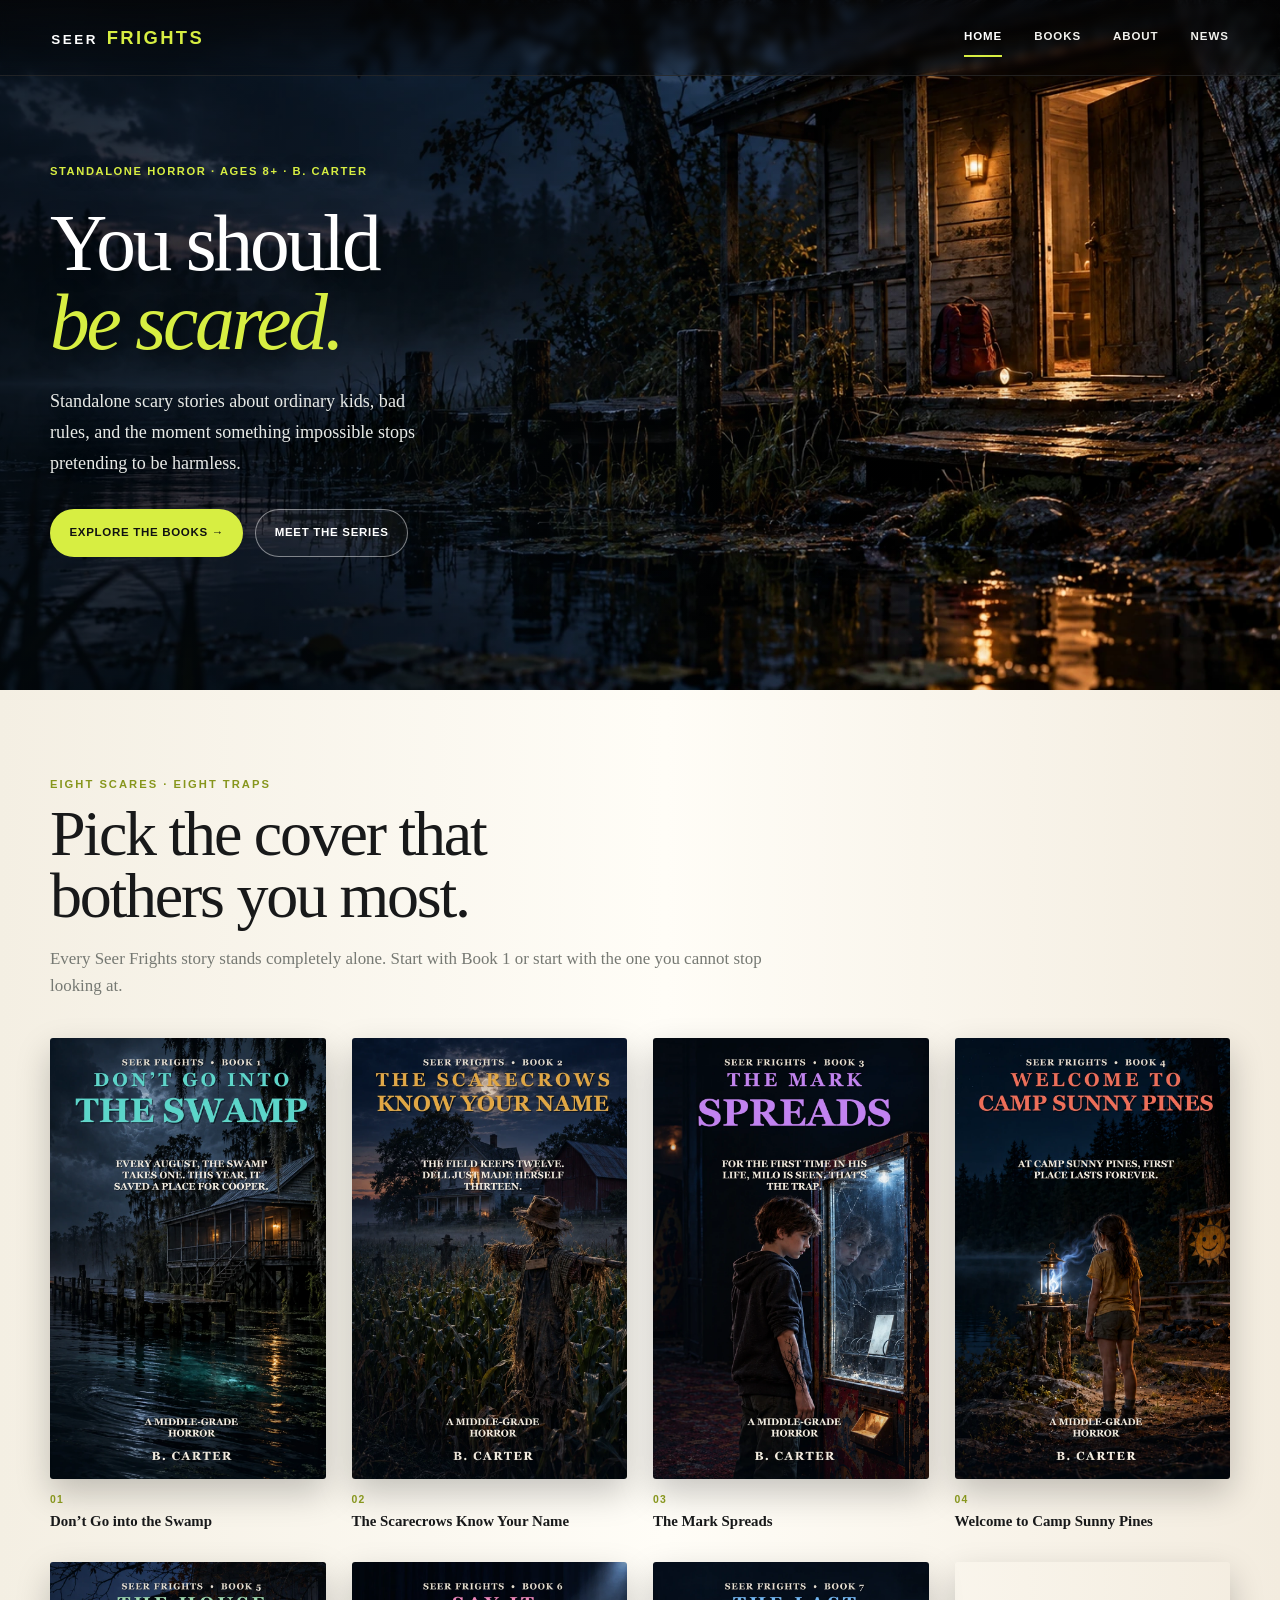
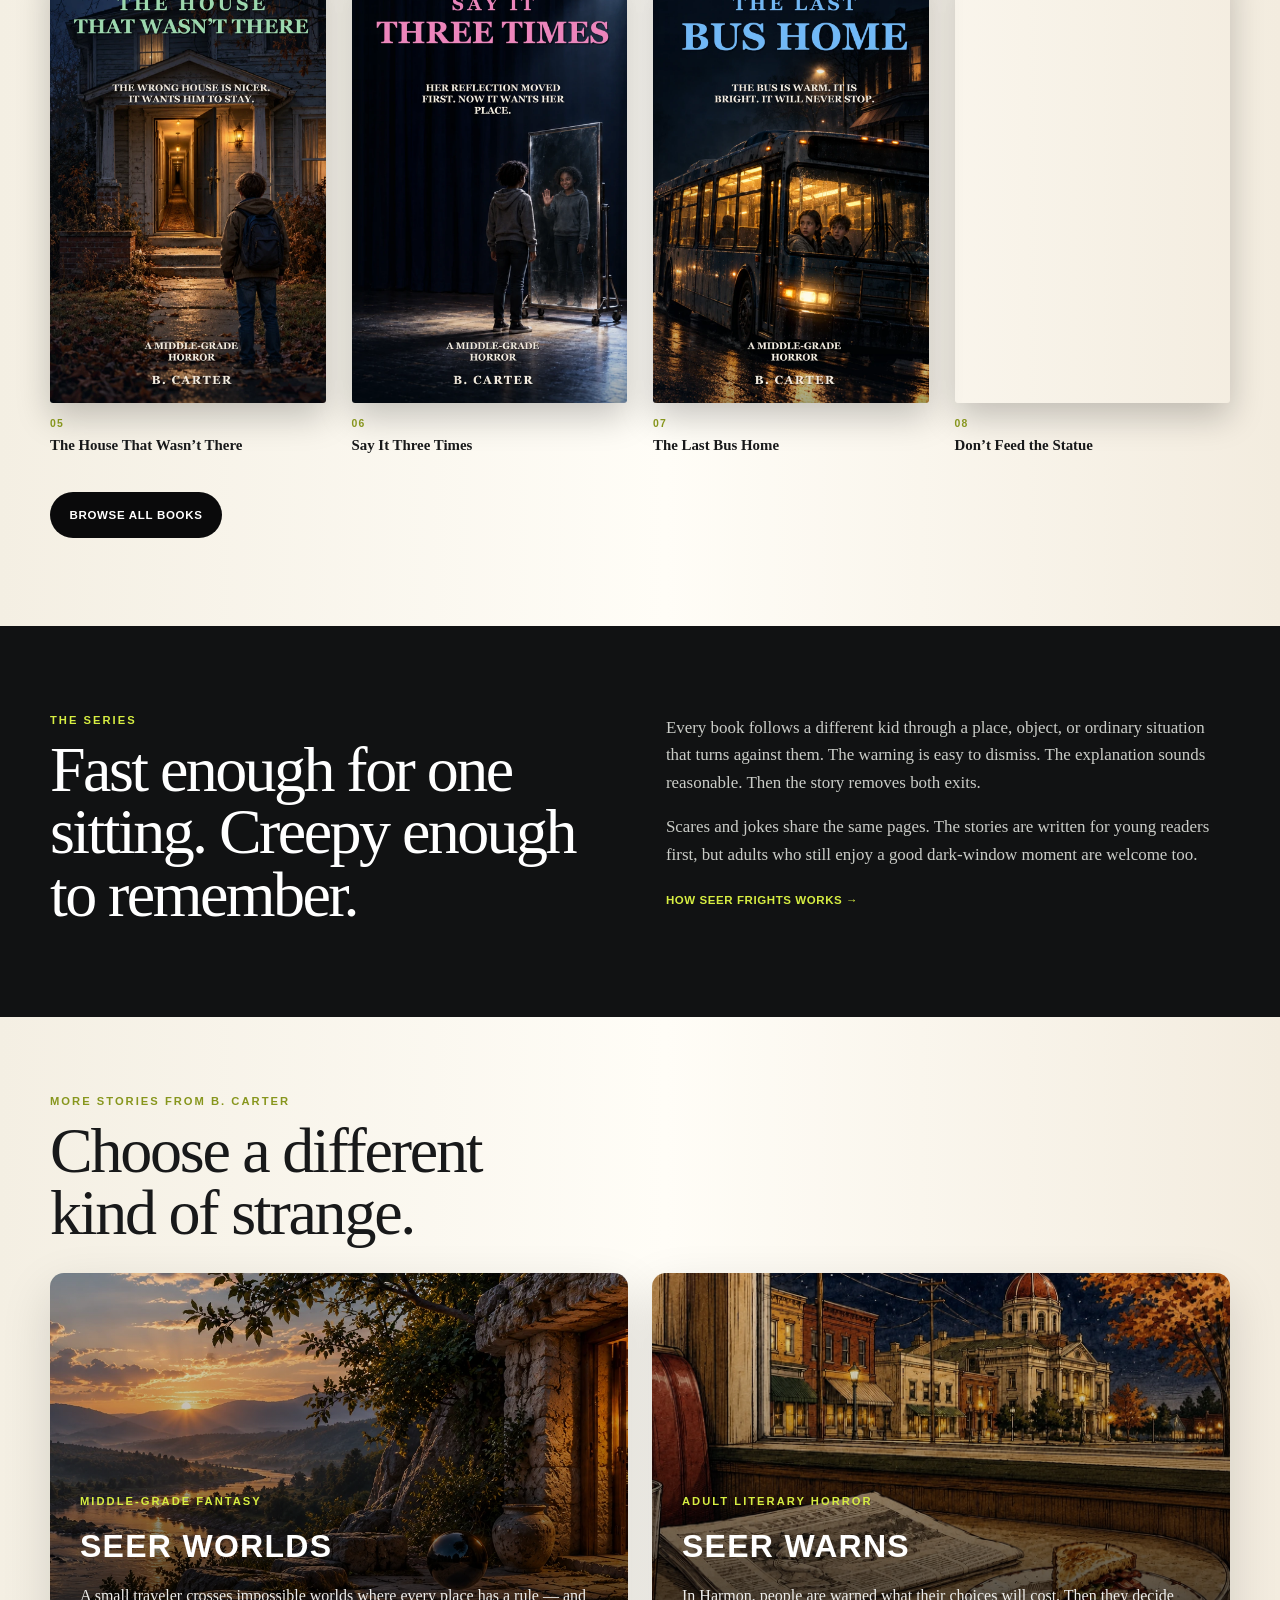
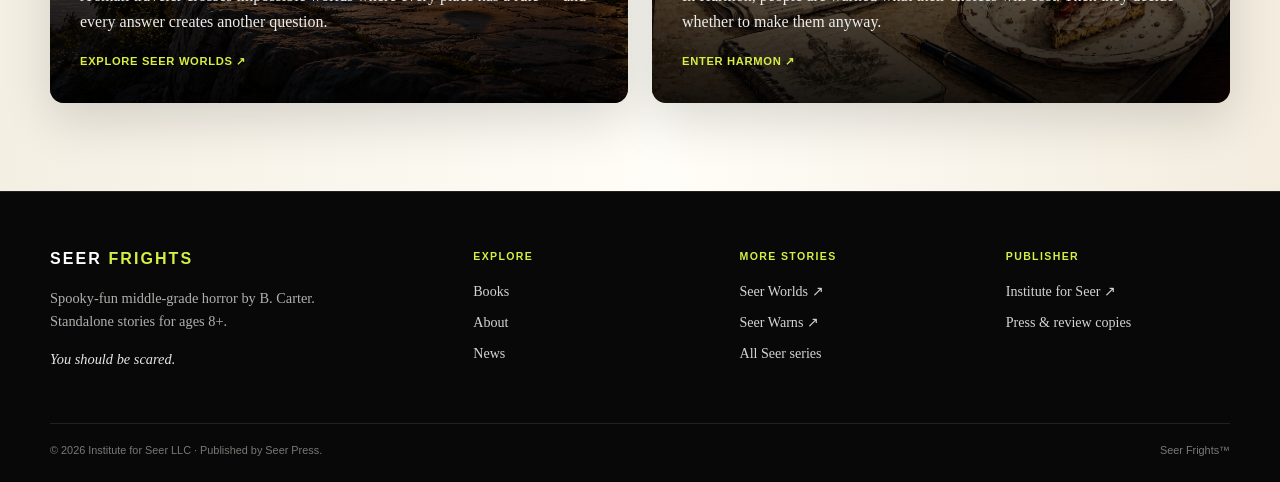
==== commit acc5cdbb: "NEW VISION" ====
--- a/index.html
+++ b/index.html
@@ -7,7 +7,7 @@
 <meta name="description" content="Seer Frights is a middle-grade horror series by B. Carter: standalone scary novels for ages 8+, with fast chapters, real laughs, real scares, and no gore.">
 <link rel="icon" href="/favicon.svg" type="image/svg+xml">
 <link rel="manifest" href="/site.webmanifest">
-<link rel="stylesheet" href="/style.css">
+<link rel="stylesheet" href="/style.css?v=48d4ab56e101">
 <title>Seer Frights — Middle-Grade Horror by B. Carter</title>
 <link rel="canonical" href="https://seerfrights.com/">
 <meta property="og:type" content="website">
@@ -15,7 +15,7 @@
 <meta property="og:url" content="https://seerfrights.com/">
 <meta property="og:title" content="Seer Frights — Middle-Grade Horror by B. Carter">
 <meta property="og:description" content="Seer Frights is a middle-grade horror series by B. Carter: standalone scary novels for ages 8+, with fast chapters, real laughs, real scares, and no gore.">
-<meta property="og:image" content="https://seerfrights.com/images/seer-frights-series-hero.jpg">
+<meta property="og:image" content="https://seerfrights.com/images/seer-frights-series-hero.jpg?v=d227fef48991">
 <meta name="twitter:card" content="summary_large_image">
 <script type="application/ld+json">{"@context": "https://schema.org", "@type": "WebSite", "name": "Seer Frights", "url": "https://seerfrights.com/", "author": {"@type": "Person", "name": "B. Carter"}, "publisher": {"@type": "Organization", "name": "Seer Press"}}</script>
 </head>
@@ -32,52 +32,69 @@
   </nav>
 </header>
 <main id="main">
-<section class="hero-artwork" aria-labelledby="hero-title">
-  <div class="hero-semantic sr-only">
-    <p>Middle-grade horror · Ages 8+ · B. Carter</p>
-    <h1 id="hero-title">Seer Frights</h1>
-    <p>You should be scared.</p>
-    <p>Standalone scary stories about ordinary kids, bad rules, and the moment something impossible stops pretending to be harmless.</p>
-  </div>
-  <picture>
-    <source srcset="/images/seer-frights-series-hero.webp" type="image/webp">
-    <img class="hero-artwork-image" src="/images/seer-frights-series-hero.jpg" alt="A moonlit Seer Frights world combining a swamp dock, scarecrow field, Camp Sunny Pines, an ominous house, bicycle and backpack, with a key and name tag in the foreground." width="1846" height="770" fetchpriority="high" decoding="async">
+<section class="frights-hero" aria-labelledby="hero-title">
+  <picture class="frights-hero-picture">
+    <source srcset="/images/seer-frights-series-hero.webp?v=e2c7be1483a3" type="image/webp">
+    <img class="frights-hero-image" src="/images/seer-frights-series-hero.jpg?v=d227fef48991" alt="A warmly lit cabin doorway beside dark marsh water at dusk, with a red backpack and flashlight waiting on the porch." width="1983" height="793" fetchpriority="high" decoding="async">
   </picture>
-  <a class="hero-artwork-cta" href="/books/" aria-label="Explore the Seer Frights books"><span class="sr-only">Explore the books</span></a>
+  <div class="shell frights-hero-content"><div class="frights-hero-copy">
+    <p class="eyebrow light">Standalone horror · Ages 8+ · B. Carter</p>
+    <h1 id="hero-title">You should<br><em>be scared.</em></h1>
+    <p class="frights-hero-lede">Standalone scary stories about ordinary kids, bad rules, and the moment something impossible stops pretending to be harmless.</p>
+    <div class="btn-row"><a class="btn btn-accent" href="/books/">Explore the books →</a><a class="btn btn-ghost" href="/about/">Meet the series</a></div>
+  </div></div>
 </section>
 <section class="paper-section home-books">
   <div class="shell">
-    <header class="section-head"><p class="eyebrow">Five scares · five traps</p><h2>Pick the cover that bothers you most.</h2><p>Every Seer Frights story stands completely alone. Start with Book 1 or start with the one you cannot stop looking at.</p></header>
+    <header class="section-head"><p class="eyebrow">Eight scares · eight traps</p><h2>Pick the cover that bothers you most.</h2><p>Every Seer Frights story stands completely alone. Start with Book 1 or start with the one you cannot stop looking at.</p></header>
     <div class="cover-shelf"><a class="cover-tile" href="/books/dont-go-into-the-swamp/">
   <picture class="cover-tile-art">
-      <source srcset="/images/cover-dont-go-into-the-swamp-front-web.webp" type="image/webp">
-      <img src="/images/cover-dont-go-into-the-swamp-front.jpg" alt="Don’t Go into the Swamp — Seer Frights Book 1 cover" loading="lazy" decoding="async" width="900" height="1440">
+      <source srcset="/images/cover-dont-go-into-the-swamp-front-web.webp?v=f72a03b715af" type="image/webp">
+      <img src="/images/cover-dont-go-into-the-swamp-front.jpg?v=1ef88ea13184" alt="Don’t Go into the Swamp — Seer Frights Book 1 cover" loading="lazy" decoding="async" width="900" height="1440">
     </picture>
   <span class="cover-num">01</span><strong>Don’t Go into the Swamp</strong>
 </a><a class="cover-tile" href="/books/the-scarecrows-know-your-name/">
   <picture class="cover-tile-art">
-      <source srcset="/images/cover-the-scarecrows-know-your-name-front-web.webp" type="image/webp">
-      <img src="/images/cover-the-scarecrows-know-your-name-front.jpg" alt="The Scarecrows Know Your Name — Seer Frights Book 2 cover" loading="lazy" decoding="async" width="900" height="1440">
+      <source srcset="/images/cover-the-scarecrows-know-your-name-front-web.webp?v=0b6e48a852cd" type="image/webp">
+      <img src="/images/cover-the-scarecrows-know-your-name-front.jpg?v=e414cb5e5243" alt="The Scarecrows Know Your Name — Seer Frights Book 2 cover" loading="lazy" decoding="async" width="900" height="1440">
     </picture>
   <span class="cover-num">02</span><strong>The Scarecrows Know Your Name</strong>
 </a><a class="cover-tile" href="/books/the-mark-spreads/">
   <picture class="cover-tile-art">
-      <source srcset="/images/cover-the-mark-spreads-front-web.webp" type="image/webp">
-      <img src="/images/cover-the-mark-spreads-front.jpg" alt="The Mark Spreads — Seer Frights Book 3 cover" loading="lazy" decoding="async" width="900" height="1440">
+      <source srcset="/images/cover-the-mark-spreads-front-web.webp?v=eaaad42c9610" type="image/webp">
+      <img src="/images/cover-the-mark-spreads-front.jpg?v=7264f8c55c64" alt="The Mark Spreads — Seer Frights Book 3 cover" loading="lazy" decoding="async" width="900" height="1440">
     </picture>
   <span class="cover-num">03</span><strong>The Mark Spreads</strong>
 </a><a class="cover-tile" href="/books/welcome-to-camp-sunny-pines/">
   <picture class="cover-tile-art">
-      <source srcset="/images/cover-welcome-to-camp-sunny-pines-front-web.webp" type="image/webp">
-      <img src="/images/cover-welcome-to-camp-sunny-pines-front.jpg" alt="Welcome to Camp Sunny Pines — Seer Frights Book 4 cover" loading="lazy" decoding="async" width="900" height="1440">
+      <source srcset="/images/cover-welcome-to-camp-sunny-pines-front-web.webp?v=0660effaef73" type="image/webp">
+      <img src="/images/cover-welcome-to-camp-sunny-pines-front.jpg?v=3699533f3afe" alt="Welcome to Camp Sunny Pines — Seer Frights Book 4 cover" loading="lazy" decoding="async" width="900" height="1440">
     </picture>
   <span class="cover-num">04</span><strong>Welcome to Camp Sunny Pines</strong>
 </a><a class="cover-tile" href="/books/the-house-that-wasnt-there/">
   <picture class="cover-tile-art">
-      <source srcset="/images/cover-the-house-that-wasnt-there-front-web.webp" type="image/webp">
-      <img src="/images/cover-the-house-that-wasnt-there-front.jpg" alt="The House That Wasn’t There — Seer Frights Book 5 cover" loading="lazy" decoding="async" width="900" height="1440">
+      <source srcset="/images/cover-the-house-that-wasnt-there-front-web.webp?v=924a43fd58b9" type="image/webp">
+      <img src="/images/cover-the-house-that-wasnt-there-front.jpg?v=fbf30425bc76" alt="The House That Wasn’t There — Seer Frights Book 5 cover" loading="lazy" decoding="async" width="900" height="1440">
     </picture>
   <span class="cover-num">05</span><strong>The House That Wasn’t There</strong>
+</a><a class="cover-tile" href="/books/say-it-three-times/">
+  <picture class="cover-tile-art">
+      <source srcset="/images/cover-say-it-three-times-front-web.webp?v=b5934bfaf657" type="image/webp">
+      <img src="/images/cover-say-it-three-times-front.jpg?v=fe01001345ee" alt="Say It Three Times — Seer Frights Book 6 cover" loading="lazy" decoding="async" width="900" height="1440">
+    </picture>
+  <span class="cover-num">06</span><strong>Say It Three Times</strong>
+</a><a class="cover-tile" href="/books/the-last-bus-home/">
+  <picture class="cover-tile-art">
+      <source srcset="/images/cover-the-last-bus-home-front-web.webp?v=28fdbb6585b2" type="image/webp">
+      <img src="/images/cover-the-last-bus-home-front.jpg?v=f8e89750e41a" alt="The Last Bus Home — Seer Frights Book 7 cover" loading="lazy" decoding="async" width="900" height="1440">
+    </picture>
+  <span class="cover-num">07</span><strong>The Last Bus Home</strong>
+</a><a class="cover-tile" href="/books/dont-feed-the-statue/">
+  <picture class="cover-tile-art">
+      <source srcset="/images/cover-dont-feed-the-statue-front-web.webp?v=27cf4133833c" type="image/webp">
+      <img src="/images/cover-dont-feed-the-statue-front.jpg?v=f4051bd730df" alt="Don’t Feed the Statue — Seer Frights Book 8 cover" loading="lazy" decoding="async" width="900" height="1440">
+    </picture>
+  <span class="cover-num">08</span><strong>Don’t Feed the Statue</strong>
 </a></div>
     <div class="section-action"><a class="btn btn-dark" href="/books/">Browse all books</a></div>
   </div>
--- a/style.css
+++ b/style.css
@@ -11,7 +11,7 @@
 .hero-home{position:relative;min-height:760px;background:#050506;color:white;overflow:hidden;padding:150px 0 85px}.hero-glow{position:absolute;inset:0;background:radial-gradient(65% 75% at 75% 45%,rgba(215,238,66,.08),transparent 58%),radial-gradient(50% 55% at 72% 70%,rgba(72,156,203,.08),transparent 70%)}.hero-home-grid{position:relative;z-index:2;display:grid;grid-template-columns:minmax(0,.94fr) minmax(500px,1.06fr);align-items:center;gap:64px;min-height:520px}.hero-copy{max-width:560px;min-width:0}.hero-wordmark{display:flex;gap:.16em;align-items:baseline;white-space:nowrap;max-width:100%;font-family:var(--sans);font-weight:900;letter-spacing:-.05em;font-size:clamp(3.5rem,4.3vw,4.75rem);line-height:.9;margin:.2rem 0 1.1rem}.hero-wordmark strong{color:var(--acid);font-weight:900}.hero-tagline{font-size:1.4rem;color:#f4f3ec;font-style:italic;margin:.2rem 0 1rem}.hero-lede{max-width:620px;color:#c8cac5;font-size:1.08rem;margin:0 0 1.7rem}.hero-objects{position:relative;height:520px;min-width:0;isolation:isolate}.hero-object{position:absolute;overflow:hidden;background:#000;filter:drop-shadow(0 28px 30px rgba(0,0,0,.55))}.hero-object img{position:absolute;width:100%;height:auto;left:0}.hero-object-1{width:225px;height:370px;left:7%;top:92px;transform:rotate(-4deg)}.hero-object-1 img{top:-84px}.hero-object-2{width:215px;height:365px;right:4%;top:82px;transform:rotate(4deg)}.hero-object-2 img{top:-82px}.hero-object-5{width:245px;height:405px;left:53%;top:42px;transform:translateX(-50%)}.hero-object-5 img{top:-90px}.hero-object-floor{position:absolute;left:7%;right:7%;bottom:30px;height:60px;border-radius:50%;background:radial-gradient(ellipse,rgba(215,238,66,.15),transparent 70%);filter:blur(10px)}
 .promise-strip{display:grid;grid-template-columns:repeat(4,1fr);background:#111213;color:white;border-top:1px solid rgba(255,255,255,.08);border-bottom:1px solid rgba(255,255,255,.08)}.promise-strip div{padding:24px 28px;border-right:1px solid rgba(255,255,255,.1)}.promise-strip div:last-child{border-right:0}.promise-strip strong,.promise-strip span{display:block}.promise-strip strong{font-family:var(--sans);font-size:.71rem;letter-spacing:.12em;color:var(--acid);margin-bottom:4px}.promise-strip span{font-size:.93rem;color:#c8cac5}
 .paper-section{background:linear-gradient(90deg,#f4efe3,#fffdf7 52%,#f3ecdf);padding:88px 0}.section-head{max-width:780px;margin-bottom:38px}.section-head.compact{margin-bottom:28px}.section-head h2,.about-intro h2,.author-publisher-grid h2,.news-feature h2,.news-entry h2,.quiet-band h2,.cta-strip h2{font-family:var(--serif);font-weight:400;color:var(--ink);font-size:clamp(2.4rem,5vw,4.7rem);line-height:.98;letter-spacing:-.035em;margin:.15rem 0 .85rem;text-wrap:balance}.section-head p:not(.eyebrow){font-size:1.06rem;color:var(--muted);max-width:720px}.section-head.dark h2{color:white}.cover-shelf{display:grid;grid-template-columns:repeat(5,1fr);gap:24px}.cover-tile{text-decoration:none;position:relative}.cover-tile-art{display:block}.cover-tile-art img{width:100%;height:auto;aspect-ratio:auto;object-fit:contain;border-radius:3px;box-shadow:0 14px 34px rgba(0,0,0,.22);transition:transform .2s,box-shadow .2s}.cover-tile:hover .cover-tile-art img{transform:translateY(-5px);box-shadow:0 20px 42px rgba(0,0,0,.27)}.cover-num{display:block;font-family:var(--sans);font-size:.65rem;font-weight:800;letter-spacing:.12em;color:var(--acid-dark);margin-top:13px}.cover-tile strong{display:block;color:var(--ink);font-size:.93rem;line-height:1.25;margin-top:3px}.section-action{margin-top:38px}
-.ink-section{background:#111213;color:#caccc7;padding:88px 0}.editorial-split{display:grid;grid-template-columns:.95fr 1fr;gap:80px;align-items:start}.editorial-split h2{font-family:var(--serif);font-weight:400;color:white;font-size:clamp(2.8rem,5vw,5rem);line-height:.98;letter-spacing:-.04em;margin:.15rem 0}.editorial-copy{font-size:1.06rem}.editorial-copy p:first-child{margin-top:0}.cross-promo{padding-top:78px}.series-grid{display:grid;grid-template-columns:repeat(3,1fr);gap:24px}.series-grid.two{grid-template-columns:repeat(2,1fr)}.series-card{position:relative;min-height:430px;border-radius:14px;overflow:hidden;background-size:cover;background-position:center;box-shadow:var(--shadow);isolation:isolate}.series-card:before{content:"";position:absolute;inset:0;background:linear-gradient(180deg,rgba(0,0,0,.06),rgba(0,0,0,.25) 35%,rgba(0,0,0,.9) 100%);z-index:0}.series-card>a{position:absolute;inset:0;z-index:3}.series-card>div{position:absolute;z-index:2;left:0;right:0;bottom:0;padding:30px;color:white}.series-card h3{font-family:var(--sans);font-size:2rem;letter-spacing:.04em;margin:.1rem 0 .6rem}.series-card p{color:#ededeb;margin:.2rem 0 .8rem}.series-card span{font-family:var(--sans);font-size:.7rem;font-weight:800;letter-spacing:.06em;text-transform:uppercase;color:var(--acid)}.series-worlds{background-image:url('/images/series-worlds.webp')}.series-warns{background-image:url('/images/series-warns.webp')}.series-frights{background-image:url('/images/cover-dont-go-into-the-swamp-front.jpg');background-position:center 34%}
+.ink-section{background:#111213;color:#caccc7;padding:88px 0}.editorial-split{display:grid;grid-template-columns:.95fr 1fr;gap:80px;align-items:start}.editorial-split h2{font-family:var(--serif);font-weight:400;color:white;font-size:clamp(2.8rem,5vw,5rem);line-height:.98;letter-spacing:-.04em;margin:.15rem 0}.editorial-copy{font-size:1.06rem}.editorial-copy p:first-child{margin-top:0}.cross-promo{padding-top:78px}.series-grid{display:grid;grid-template-columns:repeat(3,1fr);gap:24px}.series-grid.two{grid-template-columns:repeat(2,1fr)}.series-card{position:relative;min-height:430px;border-radius:14px;overflow:hidden;background-size:cover;background-position:center;box-shadow:var(--shadow);isolation:isolate}.series-card:before{content:"";position:absolute;inset:0;background:linear-gradient(180deg,rgba(0,0,0,.06),rgba(0,0,0,.25) 35%,rgba(0,0,0,.9) 100%);z-index:0}.series-card>a{position:absolute;inset:0;z-index:3}.series-card>div{position:absolute;z-index:2;left:0;right:0;bottom:0;padding:30px;color:white}.series-card h3{font-family:var(--sans);font-size:2rem;letter-spacing:.04em;margin:.1rem 0 .6rem}.series-card p{color:#ededeb;margin:.2rem 0 .8rem}.series-card span{font-family:var(--sans);font-size:.7rem;font-weight:800;letter-spacing:.06em;text-transform:uppercase;color:var(--acid)}.series-worlds{background-image:url('/images/series-worlds.webp?v=ff19ef1940a3')}.series-warns{background-image:url('/images/series-warns.webp?v=e24cf6b222b4')}.series-frights{background-image:url('/images/cover-dont-go-into-the-swamp-front.jpg?v=1ef88ea13184');background-position:center 34%}
 .sub-hero{background:radial-gradient(80% 150% at 78% 35%,rgba(215,238,66,.07),transparent 60%),#080809;color:white;padding:150px 0 72px;min-height:340px}.sub-hero h1{font-family:var(--serif);font-weight:400;font-size:clamp(3.3rem,7vw,6.6rem);line-height:.92;letter-spacing:-.045em;margin:.15rem 0 .8rem}.sub-hero p:not(.eyebrow){max-width:730px;color:#c8cac5;font-size:1.08rem}
 .books-grid{display:grid;grid-template-columns:repeat(2,1fr);gap:30px}.book-card{position:relative;display:grid;grid-template-columns:190px 1fr;gap:24px;align-items:start;background:rgba(255,255,255,.74);border:1px solid var(--line);border-radius:14px;padding:22px;box-shadow:0 14px 36px rgba(0,0,0,.07);transition:transform .2s,box-shadow .2s}.book-card:hover{transform:translateY(-3px);box-shadow:0 20px 42px rgba(0,0,0,.11)}.book-card-link{position:absolute;inset:0;z-index:3}.book-cover{display:block}.book-cover img{width:100%;height:auto;aspect-ratio:auto;object-fit:contain;border-radius:3px;box-shadow:0 10px 22px rgba(0,0,0,.22)}.book-card-copy{padding-top:4px}.book-card h3{font-family:var(--serif);font-weight:400;font-size:1.75rem;line-height:1.05;color:var(--ink);margin:.2rem 0 .7rem}.book-card p:not(.kicker){color:#686b66;font-size:.95rem;line-height:1.5}.quiet-band{background:#191a1b;color:white;padding:58px 0}.quiet-band-grid{display:grid;grid-template-columns:.8fr 1.2fr;gap:70px;align-items:center}.quiet-band h2{color:white;font-size:2.5rem;margin:0}.quiet-band p{color:#c8cac5;margin:0}.quiet-band a{color:var(--acid)}
 .book-page{background:linear-gradient(90deg,#f3eee2,#fffdf8 55%,#f4eee3);padding:112px 0 95px}.breadcrumb{display:flex;gap:.55rem;align-items:center;margin-bottom:32px;font-family:var(--sans);font-size:.7rem;font-weight:700;letter-spacing:.06em;text-transform:uppercase;color:#777a74}.breadcrumb a{text-decoration:none}.book-layout{display:grid;grid-template-columns:360px minmax(0,1fr);gap:72px;align-items:start}.book-cover-column{position:sticky;top:30px}.book-cover-large{display:block}.book-cover-large img{width:100%;height:auto;aspect-ratio:auto;object-fit:contain;border-radius:4px;box-shadow:0 24px 50px rgba(0,0,0,.26);margin-bottom:18px}.book-content h1{font-family:var(--serif);font-weight:400;font-size:clamp(3rem,6vw,5.6rem);line-height:.93;letter-spacing:-.045em;color:var(--ink);margin:.2rem 0 1rem;text-wrap:balance}.book-hook{font-size:1.22rem;line-height:1.48;color:#5b5e59;max-width:760px;margin:0 0 26px}.book-meta{display:grid;grid-template-columns:repeat(4,minmax(0,1fr));gap:1px;background:var(--line);border:1px solid var(--line);border-radius:10px;overflow:hidden;margin:0 0 35px}.book-meta>div{background:rgba(255,255,255,.82);padding:13px 14px}.book-meta span,.book-meta strong{display:block}.book-meta span{font-family:var(--sans);font-size:.61rem;font-weight:800;letter-spacing:.1em;text-transform:uppercase;color:#8a8d87}.book-meta strong{font-size:.88rem;color:#2b2d2a;margin-top:2px}.synopsis{max-width:760px}.synopsis p{font-size:1.04rem;color:#444744}.pull-quote{font-size:1.35rem!important;line-height:1.45!important;color:var(--ink)!important;border-left:3px solid var(--acid-dark);padding-left:18px;margin:1.8rem 0!important}.availability{font-family:var(--sans);font-size:.78rem;font-weight:700;color:#686b66;margin-top:30px}.related-section{background:#101112;padding:72px 0 82px}.related-shelf{grid-template-columns:repeat(4,1fr)}.related-section .cover-tile strong{color:white}.related-section .cover-num{color:var(--acid)}
@@ -36,101 +36,92 @@
 picture.book-cover-large>img,
 picture.news-cover>img{height:auto!important;max-height:none!important;aspect-ratio:auto!important;object-fit:contain!important}
 
-/* ============================================================
-   2026-09-06 approved combined-series homepage hero
-   ============================================================ */
-.sr-only{
-  position:absolute!important;
-  width:1px!important;
-  height:1px!important;
-  padding:0!important;
-  margin:-1px!important;
-  overflow:hidden!important;
-  clip:rect(0,0,0,0)!important;
-  white-space:nowrap!important;
-  border:0!important;
+/* 2026-10-22 cinematic lakeside hero and expanded published shelf. */
+.sr-only{position:absolute!important;width:1px!important;height:1px!important;padding:0!important;margin:-1px!important;overflow:hidden!important;clip:rect(0,0,0,0)!important;white-space:nowrap!important;border:0!important}
+.frights-hero{position:relative;isolation:isolate;overflow:hidden;background:#08121a;color:#fff}
+.frights-hero-picture{position:absolute;inset:0;display:block}
+.frights-hero-image{width:100%;height:100%;object-fit:cover;object-position:64% center}
+.frights-hero::after{content:"";position:absolute;inset:0;z-index:1;pointer-events:none;background:linear-gradient(90deg,rgba(3,10,16,.65),rgba(3,10,16,.35) 38%,rgba(3,10,16,.05) 64%,transparent 82%)}
+.frights-hero-content{position:relative;z-index:2;min-height:clamp(690px,49vw,840px);display:flex;align-items:center;padding-top:90px;padding-bottom:60px}
+.frights-hero-copy{width:min(640px,53vw);text-shadow:0 2px 20px rgba(0,0,0,.3)}
+.frights-hero-copy .eyebrow{line-height:1.5;margin-bottom:24px;letter-spacing:.14em}
+.frights-hero h1{font:400 clamp(4.2rem,6.2vw,7rem)/.99 var(--serif);letter-spacing:-.04em;margin:0 0 25px}
+.frights-hero h1 em{color:var(--acid);font-style:italic}
+.frights-hero-lede{font-size:1.13rem;line-height:1.7;max-width:44ch;color:#e7e9e6;margin:0 0 30px}
+.frights-hero .btn{text-shadow:none;min-height:48px}
+.home-books .cover-shelf{grid-template-columns:repeat(4,minmax(0,1fr));gap:32px 26px}
+.home-books .cover-shelf .cover-tile{margin-top:0}
+.series-frights{background-image:url('/images/seer-frights-series-hero.webp?v=e2c7be1483a3');background-position:76% center}
+.series-worlds{background-position:75% center}
+.edition-links{display:grid;gap:10px}
+.book-navigation{display:flex;justify-content:space-between;gap:24px;padding-top:24px;margin-top:36px;border-top:1px solid var(--line)}
+.book-navigation a{max-width:48%;color:#667413;font:800 .7rem/1.6 var(--sans);text-decoration:none}
+.catalog-amazon{margin-top:24px}
+.author-publisher-grid{grid-template-columns:minmax(0,1.5fr) minmax(280px,.8fr);align-items:start;gap:32px}
+.author-note{background:var(--paper-2)!important}
+.author-note h2{font-size:clamp(2.4rem,4vw,3.5rem);margin-bottom:28px}
+.author-prose p{font-size:1.08rem;line-height:1.8;margin:0 0 1.2em}
+.author-prose .author-opening{font-size:clamp(1.25rem,1.8vw,1.5rem);line-height:1.55;color:var(--ink)}
+.author-signature{font:italic 2rem/1.3 var(--serif);color:var(--ink);margin:26px 0 0}
+@media(max-width:1040px){.home-books .cover-shelf{grid-template-columns:repeat(3,minmax(0,1fr))}.frights-hero-copy{width:58vw}.frights-hero h1{font-size:clamp(3.8rem,7vw,5.2rem)}}
+@media(max-width:820px){
+ .home-page .site-header{position:relative;background:#0b1218;backdrop-filter:none}
+ .frights-hero{display:flex;flex-direction:column}
+ .frights-hero-picture{position:relative;height:clamp(270px,48vw,390px)}
+ .frights-hero-image{object-position:80% center}
+ .frights-hero::after{display:none}
+ .frights-hero-content{min-height:0;padding-top:36px;padding-bottom:46px}
+ .frights-hero-copy{width:100%;text-shadow:none}
+ .frights-hero h1{font-size:clamp(3.4rem,8vw,4.6rem)}
+ .frights-hero-lede{font-size:1.04rem;max-width:56ch}
+ .frights-hero-copy .eyebrow{font-size:.65rem;margin-bottom:18px;letter-spacing:.11em}
+ .author-publisher-grid{grid-template-columns:1fr}
 }
-.home-page .hero-artwork{
-  position:relative;
-  width:100%;
-  overflow:hidden;
-  background:#06131d;
-  border-bottom:1px solid rgba(255,255,255,.08);
+@media(max-width:600px){.home-books .cover-shelf{grid-template-columns:repeat(2,minmax(0,1fr));gap:26px 18px}.frights-hero h1{font-size:clamp(3.3rem,13vw,4.3rem)}.frights-hero .btn-row{flex-direction:column;align-items:stretch}.book-navigation{flex-direction:column;gap:16px}.book-navigation a{max-width:100%}.author-note h2{font-size:2.5rem}}
+
+/* Keep book-page navigation readable against the paper surface. */
+.book-detail-page .site-header{background:#0b0c0d;backdrop-filter:none}
+@media(min-width:821px) and (max-height:759px){.book-cover-column{position:static}}
+
+/* Book detail pages: Worlds-inspired structure, retaining the Frights palette and type. */
+.book-title-band{min-height:0;padding:140px 0 54px}
+.book-title-band h1{max-width:1000px;font-size:clamp(3rem,6vw,5rem);line-height:1.02}
+.book-title-band p:not(.eyebrow){max-width:66ch;margin-bottom:0}
+.book-detail-page .book-page{padding:76px 0 88px}
+.book-detail-page .book-layout{grid-template-columns:330px minmax(0,1fr);gap:64px}
+.book-detail-page .book-cover-column{position:sticky;top:32px;width:100%}
+.book-detail-page .book-cover-large img{margin-bottom:0}
+.book-detail-title{font:400 clamp(3.1rem,5.9vw,5.2rem)/.99 var(--serif);letter-spacing:-.04em;color:var(--ink);margin:.2rem 0 1rem;text-wrap:balance}
+.book-detail-page .book-hook{font-size:1.2rem;font-style:italic;line-height:1.55;margin:0 0 22px}
+.book-actions{margin:0 0 30px;gap:12px}
+.book-story{margin:32px 0;padding:clamp(22px,3vw,32px);background:var(--paper-2);border:1px solid var(--line);border-radius:10px}
+.book-story>.eyebrow{margin:0 0 22px;line-height:1.5}
+.book-story .synopsis p{font-size:1.04rem;line-height:1.8;margin:0 0 1.2em}
+.book-story .synopsis p:last-child{margin-bottom:0}
+.book-story .pull-quote{font-size:1.25rem!important;line-height:1.55!important;margin:1.6rem 0!important}
+.book-facts{margin-top:36px}
+.book-facts h3{font:400 1.55rem/1.2 var(--serif);color:var(--ink);margin:0 0 20px}
+.book-facts .book-meta{grid-template-columns:repeat(3,minmax(0,1fr));gap:22px 24px;background:transparent;border:0;border-radius:0;margin:0}
+.book-facts .book-meta>div{background:transparent;padding:0;min-width:0}
+.book-facts .book-meta span{color:#6c7168}
+.book-facts .book-meta strong{overflow-wrap:anywhere}
+.book-detail-page .availability{margin:24px 0 0;line-height:1.7}
+.book-detail-page .book-navigation{margin-top:34px}
+@media(max-width:1040px) and (min-width:821px){.book-detail-page .book-layout{grid-template-columns:280px minmax(0,1fr);gap:40px}.book-detail-title{font-size:clamp(2.9rem,5.4vw,4rem)}.book-facts .book-meta{grid-template-columns:repeat(2,minmax(0,1fr))}}
+@media(max-width:820px){
+ .book-title-band{padding:122px 0 42px}
+ .book-detail-page .book-page{padding:48px 0 64px}
+ .book-detail-page .book-layout{grid-template-columns:minmax(0,1fr);gap:38px}
+ .book-detail-page .book-cover-column{position:relative;top:auto;width:min(330px,80%);max-width:none;margin-inline:auto}
+ .book-detail-page .book-content{width:100%;min-width:0;margin:0}
+ .book-detail-title{font-size:clamp(2.8rem,6.8vw,4.2rem)}
 }
-.home-page .hero-artwork picture{
-  display:block;
-  width:100%;
+@media(max-width:520px){
+ .book-title-band h1{font-size:clamp(2.5rem,10.5vw,3.4rem)}
+ .book-title-band p:not(.eyebrow){font-size:1rem}
+ .book-detail-title{font-size:clamp(2.6rem,10vw,3.4rem)}
+ .book-actions{flex-direction:column;align-items:stretch}
+ .book-actions .btn{width:100%}
+ .book-facts .book-meta{grid-template-columns:repeat(2,minmax(0,1fr));gap:20px}
+ .book-story{padding:22px 20px}
 }
-.home-page .hero-artwork-image{
-  display:block;
-  width:100%;
-  height:auto;
-  margin:0;
-}
-.home-page .hero-artwork-cta{
-  position:absolute;
-  z-index:3;
-  left:19.2%;
-  top:64.6%;
-  width:14.2%;
-  height:7.2%;
-  border-radius:999px;
-  cursor:pointer;
-}
-.home-page .hero-artwork-cta:focus-visible{
-  outline:3px solid #fff;
-  outline-offset:4px;
-  box-shadow:0 0 0 7px rgba(215,238,66,.45);
-}
-
-@media (max-width:820px){
-  .home-page .hero-artwork{
-    height:clamp(510px,86vh,700px);
-  }
-  .home-page .hero-artwork picture{
-    width:100%;
-    height:100%;
-  }
-  .home-page .hero-artwork-image{
-    width:100%;
-    height:100%;
-    object-fit:cover;
-    object-position:34% center;
-  }
-  /* The raster CTA changes position when the panorama is cropped on phones;
-     use a real visible button instead. */
-  .home-page .hero-artwork-cta{
-    left:24px;
-    top:auto;
-    bottom:28px;
-    width:auto;
-    height:auto;
-    min-width:190px;
-    padding:15px 22px;
-    background:var(--acid);
-    color:#050506;
-    font:800 .78rem/1 var(--sans);
-    letter-spacing:.055em;
-    text-transform:uppercase;
-    text-align:center;
-    box-shadow:0 12px 28px rgba(0,0,0,.28);
-  }
-  .home-page .hero-artwork-cta .sr-only{
-    position:static!important;
-    width:auto!important;
-    height:auto!important;
-    margin:0!important;
-    overflow:visible!important;
-    clip:auto!important;
-    white-space:normal!important;
-  }
-}
-
-@media (max-width:500px){
-  .home-page .hero-artwork{
-    height:590px;
-  }
-  .home-page .hero-artwork-image{
-    object-position:32% center;
-  }
-}
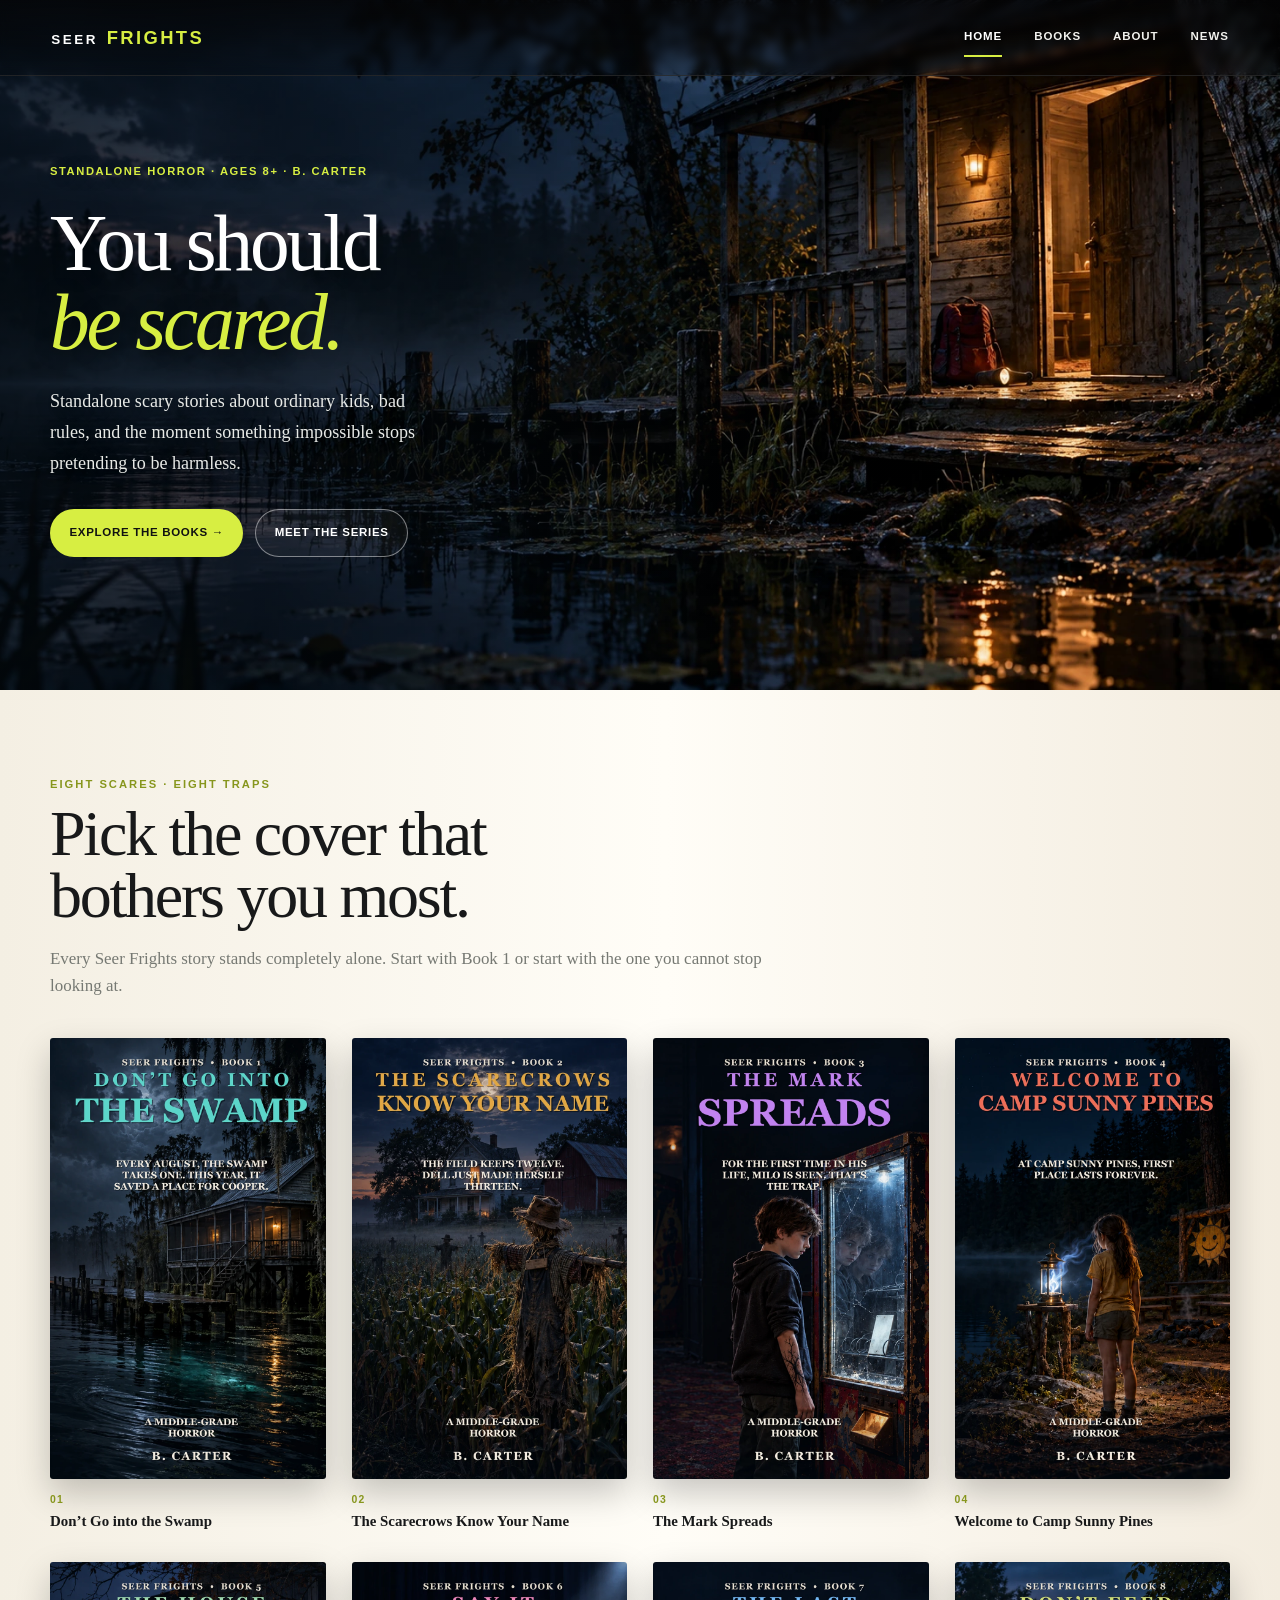
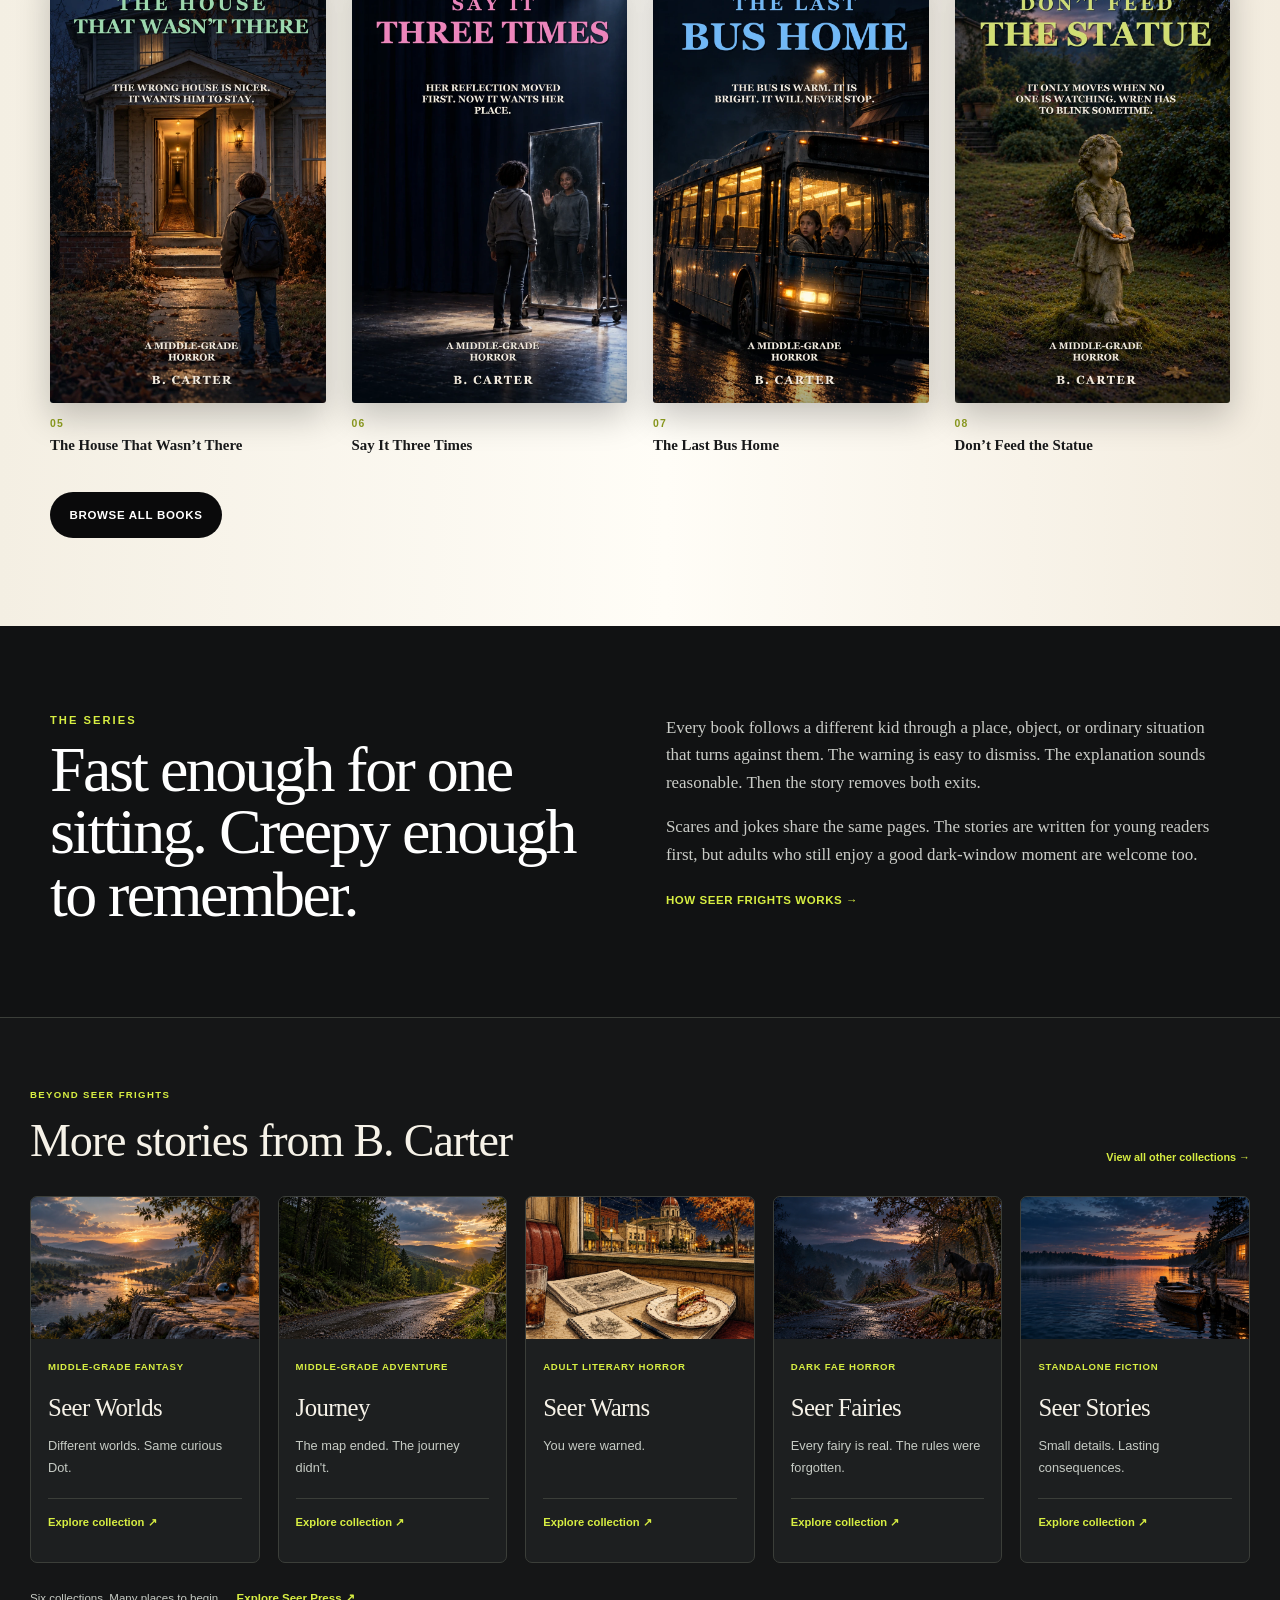
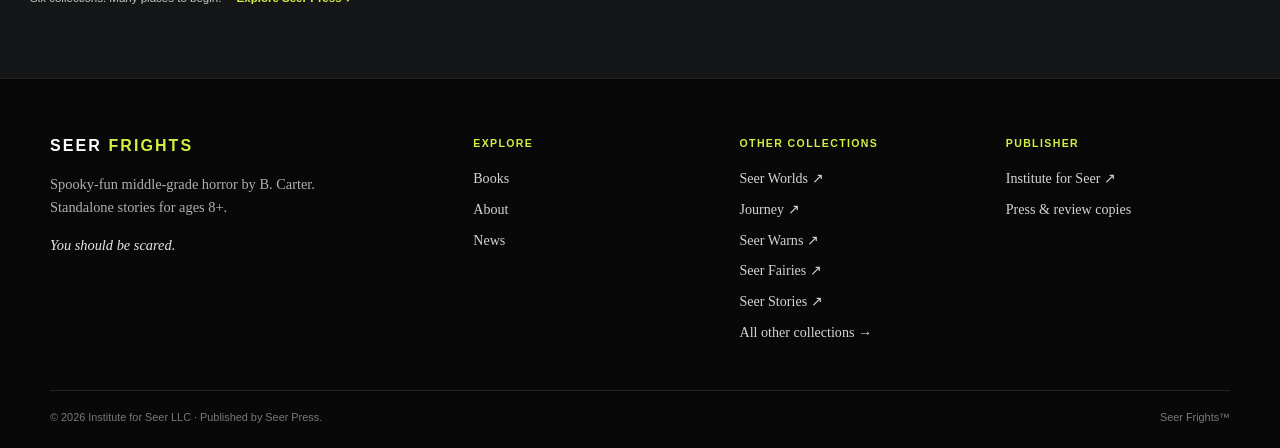
==== commit dc2a3c8d: "more series all" ====
--- a/index.html
+++ b/index.html
@@ -18,7 +18,7 @@
 <meta property="og:image" content="https://seerfrights.com/images/seer-frights-series-hero.jpg?v=d227fef48991">
 <meta name="twitter:card" content="summary_large_image">
 <script type="application/ld+json">{"@context": "https://schema.org", "@type": "WebSite", "name": "Seer Frights", "url": "https://seerfrights.com/", "author": {"@type": "Person", "name": "B. Carter"}, "publisher": {"@type": "Organization", "name": "Seer Press"}}</script>
-</head>
+<link rel="stylesheet" data-seer-collections href="/assets/seer-collections/collections.css?v=4da63ce919a2"></head>
 <body class="home-page">
 <a class="skip" href="#main">Skip to content</a>
 <header class="site-header" id="top">
@@ -105,13 +105,7 @@
     <div class="editorial-copy"><p>Every book follows a different kid through a place, object, or ordinary situation that turns against them. The warning is easy to dismiss. The explanation sounds reasonable. Then the story removes both exits.</p><p>Scares and jokes share the same pages. The stories are written for young readers first, but adults who still enjoy a good dark-window moment are welcome too.</p><a class="text-link light-link" href="/about/">How Seer Frights works →</a></div>
   </div>
 </section>
-<section class="paper-section cross-promo">
-  <div class="shell"><header class="section-head compact"><p class="eyebrow">More stories from B. Carter</p><h2>Choose a different kind of strange.</h2></header>
-  <div class="series-grid two">
-    <article class="series-card series-worlds"><a href="https://seerworlds.com/" target="_blank" rel="noopener" aria-label="Visit Seer Worlds"></a><div><p class="eyebrow light">Middle-grade fantasy</p><h3>SEER WORLDS</h3><p>A small traveler crosses impossible worlds where every place has a rule — and every answer creates another question.</p><span>Explore Seer Worlds ↗</span></div></article>
-    <article class="series-card series-warns"><a href="https://seerwarns.com/" target="_blank" rel="noopener" aria-label="Visit Seer Warns"></a><div><p class="eyebrow light">Adult literary horror</p><h3>SEER WARNS</h3><p>In Harmon, people are warned what their choices will cost. Then they decide whether to make them anyway.</p><span>Enter Harmon ↗</span></div></article>
-  </div></div>
-</section></main>
+<!-- seer-collections:start --><section class="seer-discovery sc-preview sc-theme-seer-frights" aria-labelledby="sc-discovery-title"><div class="sc-shell"><div class="sc-top"><div><p class="sc-eyebrow">Beyond Seer Frights</p><h2 class="sc-heading" id="sc-discovery-title">More stories from B. Carter</h2></div><a class="sc-all" href="/other-series/">View all other collections →</a></div><div class="sc-grid"><article class="sc-card"><a class="sc-art" href="https://seerworlds.com/" target="_blank" rel="noopener" aria-label="Explore Seer Worlds"><img src="/assets/seer-collections/seer-worlds-20261022.webp?v=ff19ef1940a3" width="1983" height="793" alt="A glossy black Dot beside a warmly lit stone dwelling above a river valley" loading="lazy" decoding="async"></a><div class="sc-card-body"><p class="sc-genre">Middle-grade fantasy</p><h3 class="sc-title"><a href="https://seerworlds.com/" target="_blank" rel="noopener">Seer Worlds</a></h3><p class="sc-description">Different worlds. Same curious Dot.</p><a class="sc-explore" href="https://seerworlds.com/" target="_blank" rel="noopener" aria-label="Visit Seer Worlds website">Explore collection <span aria-hidden="true">↗</span></a></div></article><article class="sc-card"><a class="sc-art" href="https://journey.i4seer.com/" target="_blank" rel="noopener" aria-label="Explore Journey"><img src="/assets/seer-collections/journey-20261022.webp?v=b47ad40051a6" width="1672" height="940" alt="A forest road winds toward distant hills beside a stone marker numbered 24" loading="lazy" decoding="async"></a><div class="sc-card-body"><p class="sc-genre">Middle-grade adventure</p><h3 class="sc-title"><a href="https://journey.i4seer.com/" target="_blank" rel="noopener">Journey</a></h3><p class="sc-description">The map ended. The journey didn&#x27;t.</p><a class="sc-explore" href="https://journey.i4seer.com/" target="_blank" rel="noopener" aria-label="Visit Journey website">Explore collection <span aria-hidden="true">↗</span></a></div></article><article class="sc-card"><a class="sc-art" href="https://seerwarns.com/" target="_blank" rel="noopener" aria-label="Explore Seer Warns"><img src="/assets/seer-collections/seer-warns-20261022.webp?v=e24cf6b222b4" width="1755" height="896" alt="A diner table overlooking Harmon town square at dusk" loading="lazy" decoding="async"></a><div class="sc-card-body"><p class="sc-genre">Adult literary horror</p><h3 class="sc-title"><a href="https://seerwarns.com/" target="_blank" rel="noopener">Seer Warns</a></h3><p class="sc-description">You were warned.</p><a class="sc-explore" href="https://seerwarns.com/" target="_blank" rel="noopener" aria-label="Visit Seer Warns website">Explore collection <span aria-hidden="true">↗</span></a></div></article><article class="sc-card"><a class="sc-art" href="https://fairies.i4seer.com/" target="_blank" rel="noopener" aria-label="Explore Seer Fairies"><img src="/assets/seer-collections/seer-fairies-20261022.webp?v=676782c43aba" width="1672" height="941" alt="A lone black horse watches a woodland crossroads at twilight" loading="lazy" decoding="async"></a><div class="sc-card-body"><p class="sc-genre">Dark fae horror</p><h3 class="sc-title"><a href="https://fairies.i4seer.com/" target="_blank" rel="noopener">Seer Fairies</a></h3><p class="sc-description">Every fairy is real. The rules were forgotten.</p><a class="sc-explore" href="https://fairies.i4seer.com/" target="_blank" rel="noopener" aria-label="Visit Seer Fairies website">Explore collection <span aria-hidden="true">↗</span></a></div></article><article class="sc-card"><a class="sc-art" href="https://stories.i4seer.com/" target="_blank" rel="noopener" aria-label="Explore Seer Stories"><img src="/assets/seer-collections/seer-stories-20261022.webp?v=a0bd44dd813c" width="1672" height="941" alt="A wooden boat and a lamplit boathouse beside a river at dusk" loading="lazy" decoding="async"></a><div class="sc-card-body"><p class="sc-genre">Standalone fiction</p><h3 class="sc-title"><a href="https://stories.i4seer.com/" target="_blank" rel="noopener">Seer Stories</a></h3><p class="sc-description">Small details. Lasting consequences.</p><a class="sc-explore" href="https://stories.i4seer.com/" target="_blank" rel="noopener" aria-label="Visit Seer Stories website">Explore collection <span aria-hidden="true">↗</span></a></div></article></div><p class="sc-publisher">Six collections. Many places to begin. <a href="https://www.i4seer.com/series/" target="_blank" rel="noopener">Explore Seer Press ↗</a></p></div></section><!-- seer-collections:end --></main>
 <footer class="footer">
   <div class="shell footer-grid">
     <div class="footer-lead">
@@ -120,7 +114,7 @@
       <p class="footer-tagline">You should be scared.</p>
     </div>
     <div><h4>Explore</h4><a href="/books/">Books</a><a href="/about/">About</a><a href="/news/">News</a></div>
-    <div><h4>More stories</h4><a href="https://seerworlds.com/" target="_blank" rel="noopener">Seer Worlds ↗</a><a href="https://seerwarns.com/" target="_blank" rel="noopener">Seer Warns ↗</a><a href="/other-series/">All Seer series</a></div>
+    <div class="sc-footer-links"><h4>Other collections</h4><a href="https://seerworlds.com/" target="_blank" rel="noopener">Seer Worlds ↗</a><a href="https://journey.i4seer.com/" target="_blank" rel="noopener">Journey ↗</a><a href="https://seerwarns.com/" target="_blank" rel="noopener">Seer Warns ↗</a><a href="https://fairies.i4seer.com/" target="_blank" rel="noopener">Seer Fairies ↗</a><a href="https://stories.i4seer.com/" target="_blank" rel="noopener">Seer Stories ↗</a><a href="/other-series/">All other collections →</a></div>
     <div><h4>Publisher</h4><a href="https://www.i4seer.com/" target="_blank" rel="noopener">Institute for Seer ↗</a><a href="mailto:press@i4seer.com">Press &amp; review copies</a></div>
   </div>
   <div class="shell footer-meta"><span>© 2026 Institute for Seer LLC · Published by Seer Press.</span><span>Seer Frights™</span></div>
--- a/assets/seer-collections/collections.css
+++ b/assets/seer-collections/collections.css
@@ -0,0 +1,12 @@
+/* Shared Seer Press discovery; all selectors are isolated from each site's layout. */
+.seer-discovery{--sc-bg:#f6f4ee;--sc-card:#fff;--sc-ink:#181714;--sc-body:#4d4941;--sc-accent:#8b5c1d;--sc-line:#dedbd2;--sc-serif:Georgia,'Times New Roman',serif;background:var(--sc-bg);color:var(--sc-body);border-top:1px solid var(--sc-line);padding:70px 0;font:400 16px/1.6 Arial,Helvetica,sans-serif;clear:both}
+.sc-theme-seer-frights{--sc-bg:#151617;--sc-card:#1d1f20;--sc-ink:#f6f2e8;--sc-body:#c6cbc4;--sc-accent:#d7ee42;--sc-line:#3b3e39}
+.sc-theme-seer-warns{--sc-bg:#f2eadb;--sc-card:#fbf7ee;--sc-ink:#14232b;--sc-body:#364952;--sc-accent:#7b3028;--sc-line:#d4c5b1}
+.sc-theme-journey{--sc-bg:#ebe4d6;--sc-card:#f9f6ef;--sc-ink:#17211e;--sc-body:#4d554f;--sc-accent:#173a34;--sc-line:#cfc3b1}
+.sc-theme-seer-stories{--sc-bg:#eae2d3;--sc-card:#fffcf6;--sc-ink:#18272c;--sc-body:#455157;--sc-accent:#865f30;--sc-line:#cfc4b3;--sc-serif:Story,Georgia,serif}
+.sc-theme-seer-fairies{--sc-bg:#0b1714;--sc-card:#16271f;--sc-ink:#f0eddf;--sc-body:#bdc9bf;--sc-accent:#c3b2d1;--sc-line:#34473b;--sc-serif:Story,Georgia,serif}
+.seer-discovery .sc-shell{width:min(1220px,calc(100% - 56px));margin:0 auto}.seer-discovery .sc-top{display:flex;justify-content:space-between;align-items:flex-end;gap:32px;margin-bottom:30px}.seer-discovery .sc-eyebrow{font:700 .6rem/1.5 Arial,Helvetica,sans-serif;text-transform:uppercase;letter-spacing:.14em;color:var(--sc-accent);margin:0 0 13px}.seer-discovery .sc-heading{font:400 clamp(2rem,3.6vw,3.2rem)/1.1 var(--sc-serif);letter-spacing:-.025em;color:var(--sc-ink);margin:0;max-width:760px}.seer-discovery .sc-all{font:700 .68rem/1.6 Arial,Helvetica,sans-serif;color:var(--sc-accent);text-decoration:none;white-space:normal}.seer-discovery .sc-all:hover{text-decoration:underline}.seer-discovery .sc-grid{display:flex;justify-content:center;flex-wrap:wrap;gap:18px;align-items:stretch}.seer-discovery .sc-card{flex:0 0 calc((100% - 72px)/5);min-width:0;display:flex;flex-direction:column;background:var(--sc-card);border:1px solid var(--sc-line);border-radius:7px;overflow:hidden;margin:0;padding:0;box-shadow:none;text-align:left}.seer-discovery .sc-art{display:block;aspect-ratio:16/10;overflow:hidden;background:#15252a;margin:0;padding:0;border:0}.seer-discovery .sc-art img{display:block;width:100%;height:100%;max-width:none;object-fit:cover;transition:transform .2s;border:0;border-radius:0;box-shadow:none;margin:0}.seer-discovery .sc-art:hover img{transform:scale(1.035)}.seer-discovery .sc-card-body{padding:20px 17px;display:flex;flex-direction:column;flex:1;min-width:0}.seer-discovery .sc-genre{font:700 .6rem/1.6 Arial,Helvetica,sans-serif;letter-spacing:.075em;text-transform:uppercase;color:var(--sc-accent);margin:0 0 10px;min-height:2.6em}.seer-discovery .sc-title{font:400 1.55rem/1.15 var(--sc-serif);letter-spacing:-.025em;color:var(--sc-ink);margin:0 0 12px}.seer-discovery .sc-title a{color:inherit;text-decoration:none}.seer-discovery .sc-description{font:400 .8rem/1.7 Arial,Helvetica,sans-serif;color:var(--sc-body);margin:0 0 20px}.seer-discovery .sc-explore{font:700 .7rem/1.6 Arial,Helvetica,sans-serif;color:var(--sc-accent);text-decoration:none;display:block;min-height:44px;margin-top:auto;padding-top:15px;border-top:1px solid var(--sc-line)}.seer-discovery .sc-explore:hover{text-decoration:underline}.seer-discovery .sc-publisher{font:400 .72rem/1.6 Arial,Helvetica,sans-serif;color:var(--sc-body);margin:26px 0 0}.seer-discovery .sc-publisher a{color:var(--sc-accent);font-weight:700;text-decoration:none;display:inline-block;margin-left:12px}.seer-discovery .sc-publisher a:hover{text-decoration:underline}.seer-discovery a:focus-visible{outline:3px solid var(--sc-accent);outline-offset:4px}.seer-discovery .sc-hero{margin:0 0 45px;max-width:900px;padding:0;background:none;border:0;position:static;display:block;height:auto}.seer-discovery .sc-page-title{font:400 clamp(3rem,5.7vw,5rem)/1.05 var(--sc-serif);letter-spacing:-.03em;color:var(--sc-ink);margin:0 0 22px}.seer-discovery .sc-intro{font:400 1rem/1.85 Arial,Helvetica,sans-serif;color:var(--sc-body);max-width:68ch;margin:0 0 24px}.sc-directory{padding:70px 0 80px}.sc-directory .sc-grid{gap:28px}.sc-directory .sc-card{flex-basis:calc((100% - 56px)/3)}.sc-directory .sc-art{aspect-ratio:16/9}.sc-directory .sc-card-body{padding:28px}.sc-directory .sc-genre{font-size:.58rem;min-height:0}.sc-directory .sc-title{font-size:2.25rem;margin-bottom:10px}.sc-directory .sc-tagline{font:italic 1.2rem/1.45 var(--sc-serif);color:var(--sc-accent);margin:0 0 19px}.sc-directory .sc-description{font-size:.86rem;line-height:1.8}.sc-directory .sc-audience{font:700 .58rem/1.6 Arial,Helvetica,sans-serif;color:var(--sc-body);padding:0 0 20px;margin:0}.sc-directory .sc-explore{font-size:.68rem}.seer-discovery .sc-directory-end{padding-top:35px;margin-top:40px;border-top:1px solid var(--sc-line)}.seer-discovery .sc-directory-end p{font:400 .85rem/1.7 Arial,Helvetica,sans-serif;color:var(--sc-body);margin:0 0 12px}.sc-footer-links a{display:block}
+@media(max-width:1100px){.sc-preview .sc-card{flex-basis:calc((100% - 36px)/3)}.sc-preview .sc-title{font-size:1.75rem}.sc-directory .sc-card{flex-basis:calc((100% - 28px)/2)}}
+@media(max-width:760px){.seer-discovery{padding:55px 0}.seer-discovery .sc-shell{width:calc(100% - 36px)}.seer-discovery .sc-top{align-items:flex-start;flex-direction:column;gap:17px}.seer-discovery .sc-heading{font-size:2.35rem}.seer-discovery .sc-grid{gap:18px}.sc-preview .sc-card{flex-basis:calc((100% - 18px)/2)}.sc-directory .sc-card{flex-basis:calc((100% - 18px)/2)}.seer-discovery .sc-publisher a{display:block;margin:10px 0 0}.sc-directory .sc-card-body{padding:23px}.sc-directory .sc-title{font-size:2rem}}
+@media(max-width:480px){.seer-discovery .sc-grid{gap:15px}.sc-preview .sc-card{flex-basis:calc((100% - 15px)/2)}.seer-discovery .sc-card-body{padding:18px 14px}.sc-preview .sc-title{font-size:1.4rem}.sc-preview .sc-description{font-size:.76rem}.sc-preview .sc-genre{font-size:.55rem;letter-spacing:.04em}.sc-preview .sc-explore{font-size:.65rem}.sc-directory .sc-card{flex-basis:100%}.sc-directory .sc-card-body{padding:26px}.sc-directory .sc-title{font-size:2.35rem}.sc-directory .sc-page-title{font-size:3.2rem}.sc-directory .sc-intro{font-size:.92rem}}
+@media(prefers-reduced-motion:reduce){.seer-discovery .sc-art img{transition:none}}
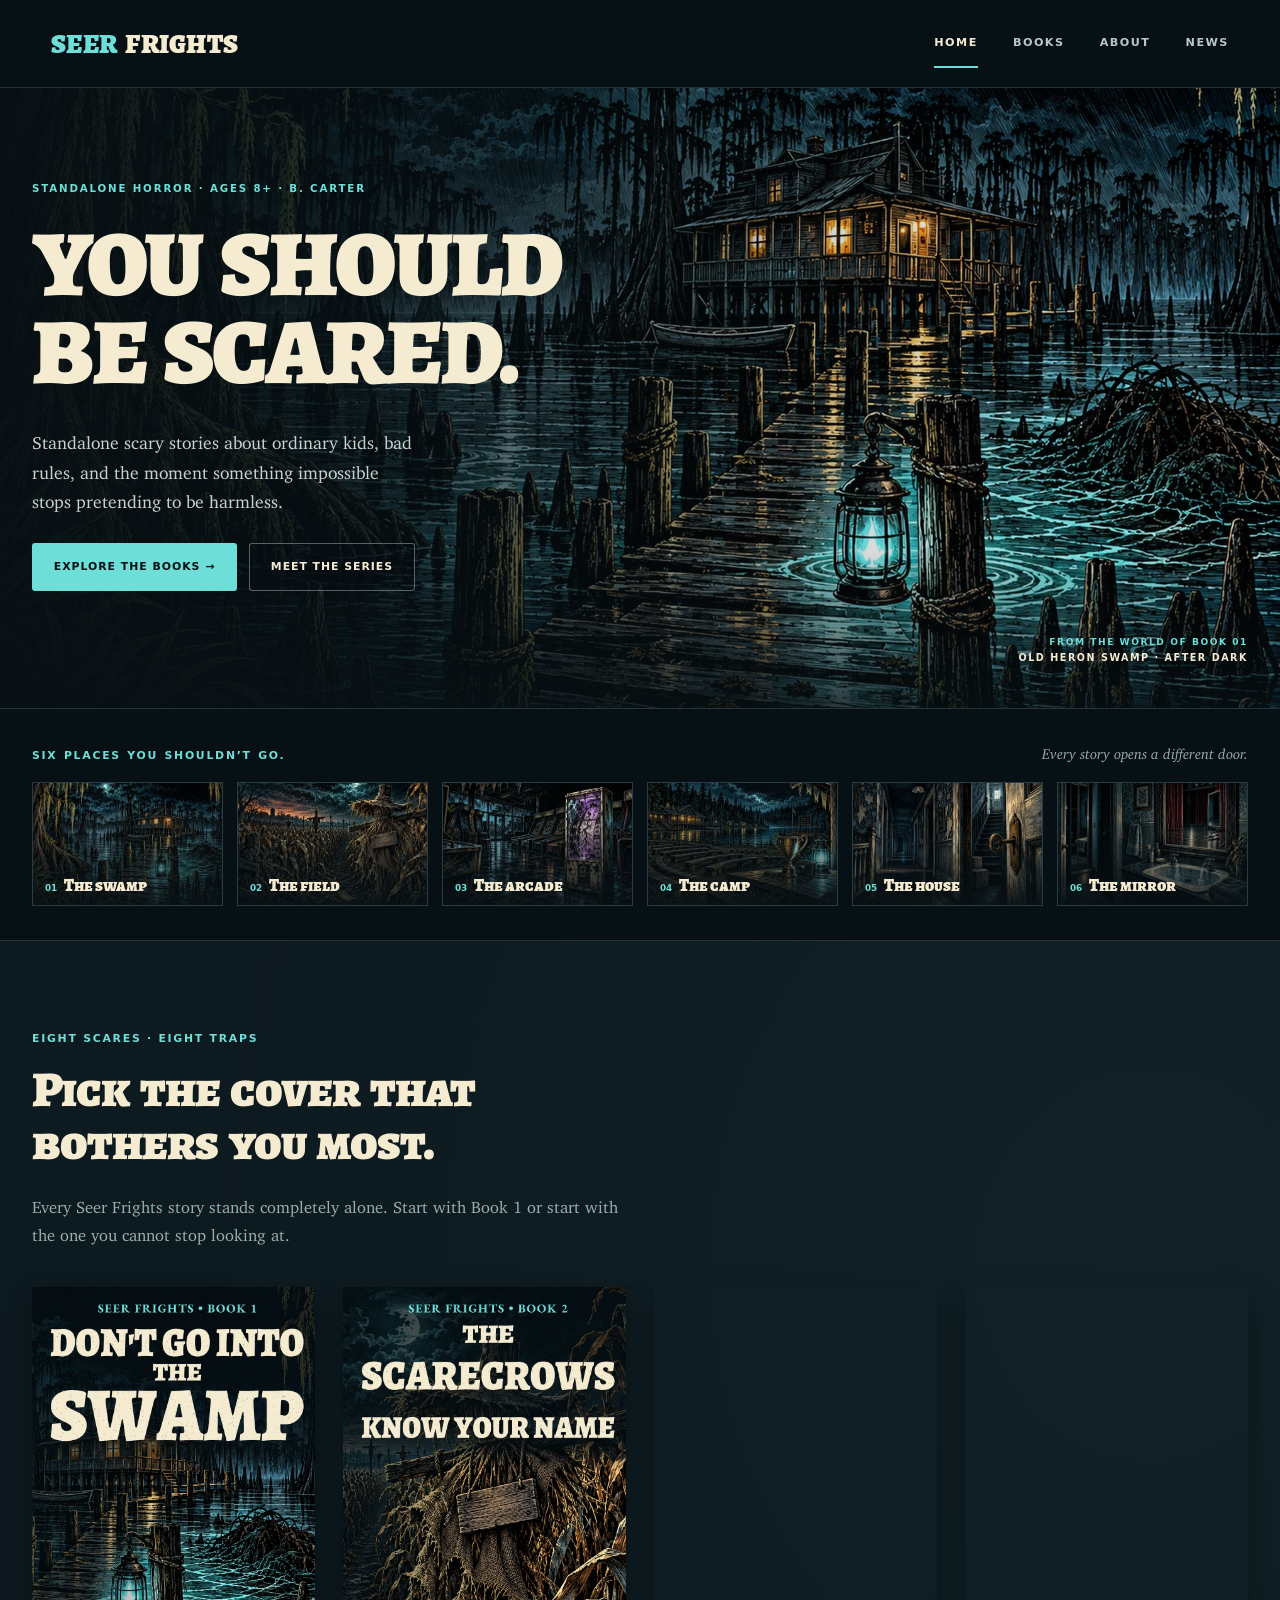
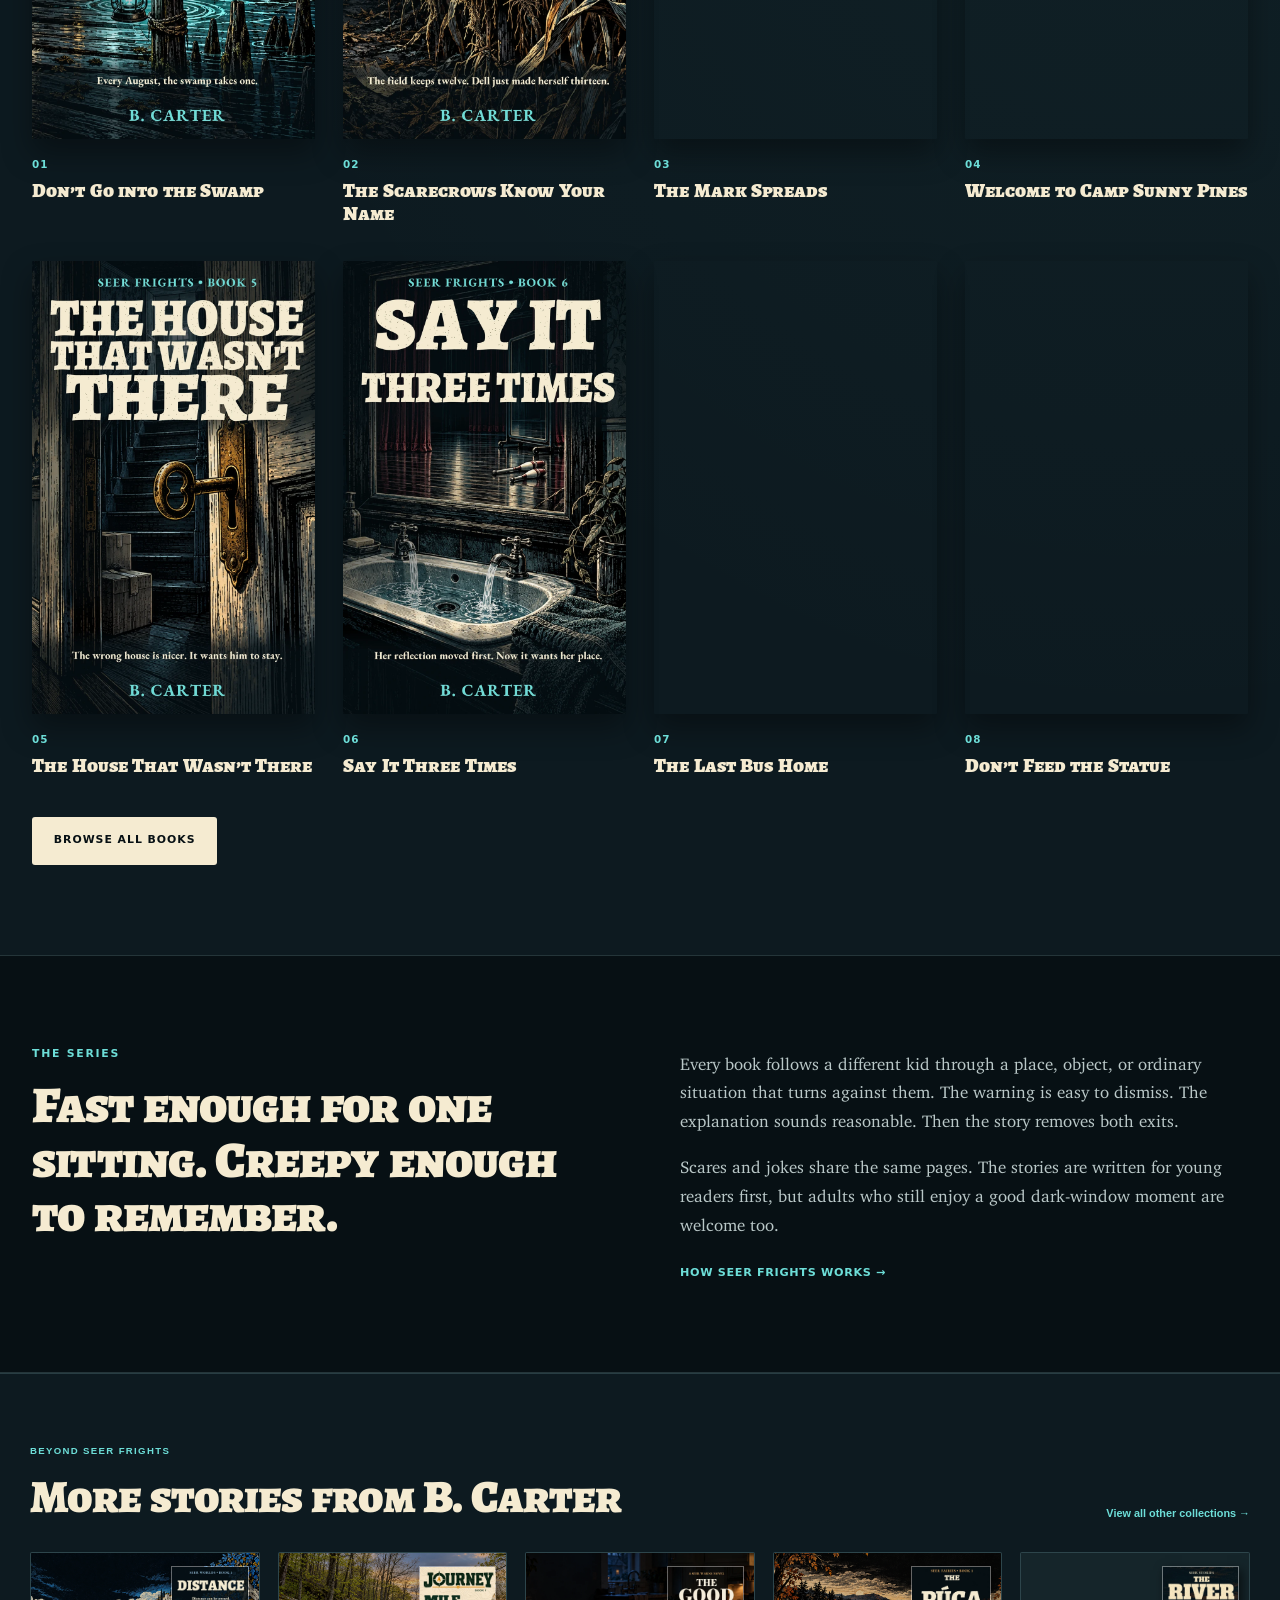
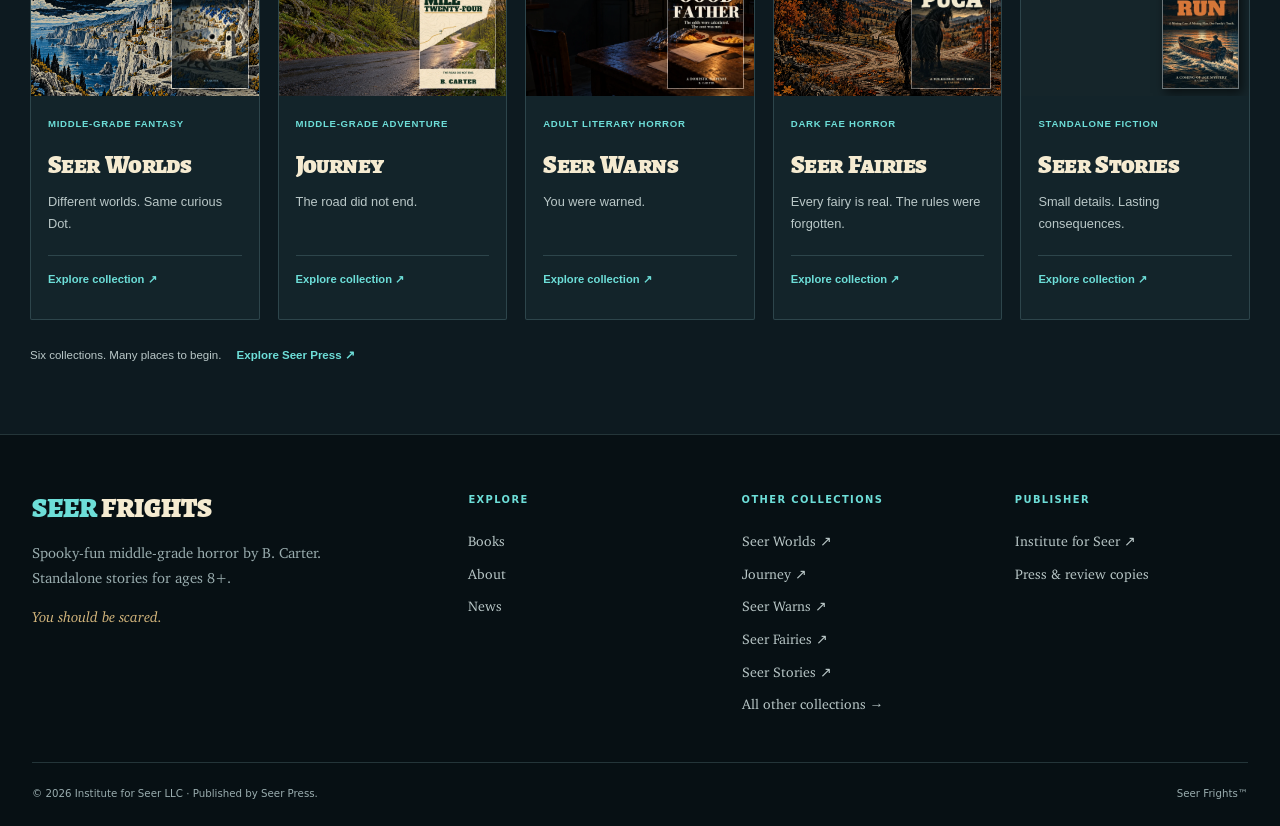
==== commit 8ef125e9: "Brian Voice and covers" ====
--- a/index.html
+++ b/index.html
@@ -3,11 +3,12 @@
 <head>
 <meta charset="utf-8">
 <meta name="viewport" content="width=device-width,initial-scale=1">
-<meta name="theme-color" content="#0a0a0b">
+<meta name="theme-color" content="#071014">
 <meta name="description" content="Seer Frights is a middle-grade horror series by B. Carter: standalone scary novels for ages 8+, with fast chapters, real laughs, real scares, and no gore.">
-<link rel="icon" href="/favicon.svg" type="image/svg+xml">
-<link rel="manifest" href="/site.webmanifest">
-<link rel="stylesheet" href="/style.css?v=48d4ab56e101">
+<link rel="icon" href="/favicon.svg?v=58784d5d8f10" type="image/svg+xml">
+<link rel="manifest" href="/site.webmanifest?v=8c8b1dd5e869">
+<link rel="preload" as="font" href="/assets/fonts/AlegreyaSC-Black.woff?v=925002864793" type="font/woff" crossorigin>
+<link rel="stylesheet" href="/style.css?v=3c5dc87644a9">
 <title>Seer Frights — Middle-Grade Horror by B. Carter</title>
 <link rel="canonical" href="https://seerfrights.com/">
 <meta property="og:type" content="website">
@@ -15,10 +16,10 @@
 <meta property="og:url" content="https://seerfrights.com/">
 <meta property="og:title" content="Seer Frights — Middle-Grade Horror by B. Carter">
 <meta property="og:description" content="Seer Frights is a middle-grade horror series by B. Carter: standalone scary novels for ages 8+, with fast chapters, real laughs, real scares, and no gore.">
-<meta property="og:image" content="https://seerfrights.com/images/seer-frights-series-hero.jpg?v=d227fef48991">
+<meta property="og:image" content="https://seerfrights.com/images/seer-frights-series-hero.jpg?v=a82d08fb047a">
 <meta name="twitter:card" content="summary_large_image">
 <script type="application/ld+json">{"@context": "https://schema.org", "@type": "WebSite", "name": "Seer Frights", "url": "https://seerfrights.com/", "author": {"@type": "Person", "name": "B. Carter"}, "publisher": {"@type": "Organization", "name": "Seer Press"}}</script>
-<link rel="stylesheet" data-seer-collections href="/assets/seer-collections/collections.css?v=4da63ce919a2"></head>
+<link rel="stylesheet" data-seer-collections href="/assets/seer-collections/collections.css?v=44b12e209f25"></head>
 <body class="home-page">
 <a class="skip" href="#main">Skip to content</a>
 <header class="site-header" id="top">
@@ -34,65 +35,78 @@
 <main id="main">
 <section class="frights-hero" aria-labelledby="hero-title">
   <picture class="frights-hero-picture">
-    <source srcset="/images/seer-frights-series-hero.webp?v=e2c7be1483a3" type="image/webp">
-    <img class="frights-hero-image" src="/images/seer-frights-series-hero.jpg?v=d227fef48991" alt="A warmly lit cabin doorway beside dark marsh water at dusk, with a red backpack and flashlight waiting on the porch." width="1983" height="793" fetchpriority="high" decoding="async">
+    <source srcset="/images/seer-frights-series-hero.webp?v=9a475dc140aa" type="image/webp">
+    <img class="frights-hero-image" src="/images/seer-frights-series-hero.jpg?v=a82d08fb047a" alt="A cold cyan lantern on a flooded dock beneath a stilt house, illustrated in the dark engraved style of Don’t Go into the Swamp." width="1920" height="1080" fetchpriority="high" decoding="async">
   </picture>
   <div class="shell frights-hero-content"><div class="frights-hero-copy">
     <p class="eyebrow light">Standalone horror · Ages 8+ · B. Carter</p>
     <h1 id="hero-title">You should<br><em>be scared.</em></h1>
     <p class="frights-hero-lede">Standalone scary stories about ordinary kids, bad rules, and the moment something impossible stops pretending to be harmless.</p>
     <div class="btn-row"><a class="btn btn-accent" href="/books/">Explore the books →</a><a class="btn btn-ghost" href="/about/">Meet the series</a></div>
-  </div></div>
+  </div><p class="hero-field-note"><span>From the world of Book 01</span>Old Heron Swamp · After dark</p></div>
+</section>
+<section class="thresholds" aria-labelledby="threshold-title">
+  <div class="shell">
+    <div class="threshold-heading"><h2 class="eyebrow" id="threshold-title">Six places you shouldn’t go.</h2><p>Every story opens a different door.</p></div>
+    <div class="threshold-grid">
+      <a class="threshold" href="/books/dont-go-into-the-swamp/" aria-label="Book 1: Don’t Go into the Swamp"><img src="/images/art-dont-go-into-the-swamp-thumb.webp?v=354135101ace" width="480" height="300" alt="" loading="lazy" decoding="async"><span class="threshold-label"><small>01</small> The swamp</span></a>
+      <a class="threshold" href="/books/the-scarecrows-know-your-name/" aria-label="Book 2: The Scarecrows Know Your Name"><img src="/images/art-the-scarecrows-know-your-name-thumb.webp?v=c3444fb1240a" width="480" height="300" alt="" loading="lazy" decoding="async"><span class="threshold-label"><small>02</small> The field</span></a>
+      <a class="threshold" href="/books/the-mark-spreads/" aria-label="Book 3: The Mark Spreads"><img src="/images/art-the-mark-spreads-thumb.webp?v=9093974f4e10" width="480" height="300" alt="" loading="lazy" decoding="async"><span class="threshold-label"><small>03</small> The arcade</span></a>
+      <a class="threshold" href="/books/welcome-to-camp-sunny-pines/" aria-label="Book 4: Welcome to Camp Sunny Pines"><img src="/images/art-welcome-to-camp-sunny-pines-thumb.webp?v=a78559ba3dd3" width="480" height="300" alt="" loading="lazy" decoding="async"><span class="threshold-label"><small>04</small> The camp</span></a>
+      <a class="threshold" href="/books/the-house-that-wasnt-there/" aria-label="Book 5: The House That Wasn’t There"><img src="/images/art-the-house-that-wasnt-there-thumb.webp?v=764ab0733cb4" width="480" height="300" alt="" loading="lazy" decoding="async"><span class="threshold-label"><small>05</small> The house</span></a>
+      <a class="threshold" href="/books/say-it-three-times/" aria-label="Book 6: Say It Three Times"><img src="/images/art-say-it-three-times-thumb.webp?v=414fc908f7a6" width="480" height="300" alt="" loading="lazy" decoding="async"><span class="threshold-label"><small>06</small> The mirror</span></a>
+    </div>
+  </div>
 </section>
 <section class="paper-section home-books">
   <div class="shell">
     <header class="section-head"><p class="eyebrow">Eight scares · eight traps</p><h2>Pick the cover that bothers you most.</h2><p>Every Seer Frights story stands completely alone. Start with Book 1 or start with the one you cannot stop looking at.</p></header>
     <div class="cover-shelf"><a class="cover-tile" href="/books/dont-go-into-the-swamp/">
   <picture class="cover-tile-art">
-      <source srcset="/images/cover-dont-go-into-the-swamp-front-web.webp?v=f72a03b715af" type="image/webp">
-      <img src="/images/cover-dont-go-into-the-swamp-front.jpg?v=1ef88ea13184" alt="Don’t Go into the Swamp — Seer Frights Book 1 cover" loading="lazy" decoding="async" width="900" height="1440">
+      <source srcset="/images/cover-dont-go-into-the-swamp-front-web.webp?v=6add42b7c00b" type="image/webp">
+      <img src="/images/cover-dont-go-into-the-swamp-front.jpg?v=c84b17ef683e" alt="Don’t Go into the Swamp — Seer Frights Book 1 cover" loading="lazy" decoding="async" width="900" height="1440">
     </picture>
   <span class="cover-num">01</span><strong>Don’t Go into the Swamp</strong>
 </a><a class="cover-tile" href="/books/the-scarecrows-know-your-name/">
   <picture class="cover-tile-art">
-      <source srcset="/images/cover-the-scarecrows-know-your-name-front-web.webp?v=0b6e48a852cd" type="image/webp">
-      <img src="/images/cover-the-scarecrows-know-your-name-front.jpg?v=e414cb5e5243" alt="The Scarecrows Know Your Name — Seer Frights Book 2 cover" loading="lazy" decoding="async" width="900" height="1440">
+      <source srcset="/images/cover-the-scarecrows-know-your-name-front-web.webp?v=c6998a56fb6c" type="image/webp">
+      <img src="/images/cover-the-scarecrows-know-your-name-front.jpg?v=89a235d60e95" alt="The Scarecrows Know Your Name — Seer Frights Book 2 cover" loading="lazy" decoding="async" width="900" height="1440">
     </picture>
   <span class="cover-num">02</span><strong>The Scarecrows Know Your Name</strong>
 </a><a class="cover-tile" href="/books/the-mark-spreads/">
   <picture class="cover-tile-art">
-      <source srcset="/images/cover-the-mark-spreads-front-web.webp?v=eaaad42c9610" type="image/webp">
-      <img src="/images/cover-the-mark-spreads-front.jpg?v=7264f8c55c64" alt="The Mark Spreads — Seer Frights Book 3 cover" loading="lazy" decoding="async" width="900" height="1440">
+      <source srcset="/images/cover-the-mark-spreads-front-web.webp?v=355424454a7a" type="image/webp">
+      <img src="/images/cover-the-mark-spreads-front.jpg?v=4e0ef6e094a2" alt="The Mark Spreads — Seer Frights Book 3 cover" loading="lazy" decoding="async" width="900" height="1440">
     </picture>
   <span class="cover-num">03</span><strong>The Mark Spreads</strong>
 </a><a class="cover-tile" href="/books/welcome-to-camp-sunny-pines/">
   <picture class="cover-tile-art">
-      <source srcset="/images/cover-welcome-to-camp-sunny-pines-front-web.webp?v=0660effaef73" type="image/webp">
-      <img src="/images/cover-welcome-to-camp-sunny-pines-front.jpg?v=3699533f3afe" alt="Welcome to Camp Sunny Pines — Seer Frights Book 4 cover" loading="lazy" decoding="async" width="900" height="1440">
+      <source srcset="/images/cover-welcome-to-camp-sunny-pines-front-web.webp?v=fcb2228fa3a2" type="image/webp">
+      <img src="/images/cover-welcome-to-camp-sunny-pines-front.jpg?v=1be333fa040a" alt="Welcome to Camp Sunny Pines — Seer Frights Book 4 cover" loading="lazy" decoding="async" width="900" height="1440">
     </picture>
   <span class="cover-num">04</span><strong>Welcome to Camp Sunny Pines</strong>
 </a><a class="cover-tile" href="/books/the-house-that-wasnt-there/">
   <picture class="cover-tile-art">
-      <source srcset="/images/cover-the-house-that-wasnt-there-front-web.webp?v=924a43fd58b9" type="image/webp">
-      <img src="/images/cover-the-house-that-wasnt-there-front.jpg?v=fbf30425bc76" alt="The House That Wasn’t There — Seer Frights Book 5 cover" loading="lazy" decoding="async" width="900" height="1440">
+      <source srcset="/images/cover-the-house-that-wasnt-there-front-web.webp?v=412b9fca484d" type="image/webp">
+      <img src="/images/cover-the-house-that-wasnt-there-front.jpg?v=3366bee51791" alt="The House That Wasn’t There — Seer Frights Book 5 cover" loading="lazy" decoding="async" width="900" height="1440">
     </picture>
   <span class="cover-num">05</span><strong>The House That Wasn’t There</strong>
 </a><a class="cover-tile" href="/books/say-it-three-times/">
   <picture class="cover-tile-art">
-      <source srcset="/images/cover-say-it-three-times-front-web.webp?v=b5934bfaf657" type="image/webp">
-      <img src="/images/cover-say-it-three-times-front.jpg?v=fe01001345ee" alt="Say It Three Times — Seer Frights Book 6 cover" loading="lazy" decoding="async" width="900" height="1440">
+      <source srcset="/images/cover-say-it-three-times-front-web.webp?v=ce48efd5ed99" type="image/webp">
+      <img src="/images/cover-say-it-three-times-front.jpg?v=18e3a160930e" alt="Say It Three Times — Seer Frights Book 6 cover" loading="lazy" decoding="async" width="900" height="1440">
     </picture>
   <span class="cover-num">06</span><strong>Say It Three Times</strong>
 </a><a class="cover-tile" href="/books/the-last-bus-home/">
   <picture class="cover-tile-art">
-      <source srcset="/images/cover-the-last-bus-home-front-web.webp?v=28fdbb6585b2" type="image/webp">
-      <img src="/images/cover-the-last-bus-home-front.jpg?v=f8e89750e41a" alt="The Last Bus Home — Seer Frights Book 7 cover" loading="lazy" decoding="async" width="900" height="1440">
+      <source srcset="/images/cover-the-last-bus-home-front-web.webp?v=27f4b6701b34" type="image/webp">
+      <img src="/images/cover-the-last-bus-home-front.jpg?v=70ef14ec91a4" alt="The Last Bus Home — Seer Frights Book 7 cover" loading="lazy" decoding="async" width="900" height="1440">
     </picture>
   <span class="cover-num">07</span><strong>The Last Bus Home</strong>
 </a><a class="cover-tile" href="/books/dont-feed-the-statue/">
   <picture class="cover-tile-art">
-      <source srcset="/images/cover-dont-feed-the-statue-front-web.webp?v=27cf4133833c" type="image/webp">
-      <img src="/images/cover-dont-feed-the-statue-front.jpg?v=f4051bd730df" alt="Don’t Feed the Statue — Seer Frights Book 8 cover" loading="lazy" decoding="async" width="900" height="1440">
+      <source srcset="/images/cover-dont-feed-the-statue-front-web.webp?v=de43d976b42d" type="image/webp">
+      <img src="/images/cover-dont-feed-the-statue-front.jpg?v=7d055d1465f5" alt="Don’t Feed the Statue — Seer Frights Book 8 cover" loading="lazy" decoding="async" width="900" height="1440">
     </picture>
   <span class="cover-num">08</span><strong>Don’t Feed the Statue</strong>
 </a></div>
@@ -105,7 +119,7 @@
     <div class="editorial-copy"><p>Every book follows a different kid through a place, object, or ordinary situation that turns against them. The warning is easy to dismiss. The explanation sounds reasonable. Then the story removes both exits.</p><p>Scares and jokes share the same pages. The stories are written for young readers first, but adults who still enjoy a good dark-window moment are welcome too.</p><a class="text-link light-link" href="/about/">How Seer Frights works →</a></div>
   </div>
 </section>
-<!-- seer-collections:start --><section class="seer-discovery sc-preview sc-theme-seer-frights" aria-labelledby="sc-discovery-title"><div class="sc-shell"><div class="sc-top"><div><p class="sc-eyebrow">Beyond Seer Frights</p><h2 class="sc-heading" id="sc-discovery-title">More stories from B. Carter</h2></div><a class="sc-all" href="/other-series/">View all other collections →</a></div><div class="sc-grid"><article class="sc-card"><a class="sc-art" href="https://seerworlds.com/" target="_blank" rel="noopener" aria-label="Explore Seer Worlds"><img src="/assets/seer-collections/seer-worlds-20261022.webp?v=ff19ef1940a3" width="1983" height="793" alt="A glossy black Dot beside a warmly lit stone dwelling above a river valley" loading="lazy" decoding="async"></a><div class="sc-card-body"><p class="sc-genre">Middle-grade fantasy</p><h3 class="sc-title"><a href="https://seerworlds.com/" target="_blank" rel="noopener">Seer Worlds</a></h3><p class="sc-description">Different worlds. Same curious Dot.</p><a class="sc-explore" href="https://seerworlds.com/" target="_blank" rel="noopener" aria-label="Visit Seer Worlds website">Explore collection <span aria-hidden="true">↗</span></a></div></article><article class="sc-card"><a class="sc-art" href="https://journey.i4seer.com/" target="_blank" rel="noopener" aria-label="Explore Journey"><img src="/assets/seer-collections/journey-20261022.webp?v=b47ad40051a6" width="1672" height="940" alt="A forest road winds toward distant hills beside a stone marker numbered 24" loading="lazy" decoding="async"></a><div class="sc-card-body"><p class="sc-genre">Middle-grade adventure</p><h3 class="sc-title"><a href="https://journey.i4seer.com/" target="_blank" rel="noopener">Journey</a></h3><p class="sc-description">The map ended. The journey didn&#x27;t.</p><a class="sc-explore" href="https://journey.i4seer.com/" target="_blank" rel="noopener" aria-label="Visit Journey website">Explore collection <span aria-hidden="true">↗</span></a></div></article><article class="sc-card"><a class="sc-art" href="https://seerwarns.com/" target="_blank" rel="noopener" aria-label="Explore Seer Warns"><img src="/assets/seer-collections/seer-warns-20261022.webp?v=e24cf6b222b4" width="1755" height="896" alt="A diner table overlooking Harmon town square at dusk" loading="lazy" decoding="async"></a><div class="sc-card-body"><p class="sc-genre">Adult literary horror</p><h3 class="sc-title"><a href="https://seerwarns.com/" target="_blank" rel="noopener">Seer Warns</a></h3><p class="sc-description">You were warned.</p><a class="sc-explore" href="https://seerwarns.com/" target="_blank" rel="noopener" aria-label="Visit Seer Warns website">Explore collection <span aria-hidden="true">↗</span></a></div></article><article class="sc-card"><a class="sc-art" href="https://fairies.i4seer.com/" target="_blank" rel="noopener" aria-label="Explore Seer Fairies"><img src="/assets/seer-collections/seer-fairies-20261022.webp?v=676782c43aba" width="1672" height="941" alt="A lone black horse watches a woodland crossroads at twilight" loading="lazy" decoding="async"></a><div class="sc-card-body"><p class="sc-genre">Dark fae horror</p><h3 class="sc-title"><a href="https://fairies.i4seer.com/" target="_blank" rel="noopener">Seer Fairies</a></h3><p class="sc-description">Every fairy is real. The rules were forgotten.</p><a class="sc-explore" href="https://fairies.i4seer.com/" target="_blank" rel="noopener" aria-label="Visit Seer Fairies website">Explore collection <span aria-hidden="true">↗</span></a></div></article><article class="sc-card"><a class="sc-art" href="https://stories.i4seer.com/" target="_blank" rel="noopener" aria-label="Explore Seer Stories"><img src="/assets/seer-collections/seer-stories-20261022.webp?v=a0bd44dd813c" width="1672" height="941" alt="A wooden boat and a lamplit boathouse beside a river at dusk" loading="lazy" decoding="async"></a><div class="sc-card-body"><p class="sc-genre">Standalone fiction</p><h3 class="sc-title"><a href="https://stories.i4seer.com/" target="_blank" rel="noopener">Seer Stories</a></h3><p class="sc-description">Small details. Lasting consequences.</p><a class="sc-explore" href="https://stories.i4seer.com/" target="_blank" rel="noopener" aria-label="Visit Seer Stories website">Explore collection <span aria-hidden="true">↗</span></a></div></article></div><p class="sc-publisher">Six collections. Many places to begin. <a href="https://www.i4seer.com/series/" target="_blank" rel="noopener">Explore Seer Press ↗</a></p></div></section><!-- seer-collections:end --></main>
+<!-- seer-collections:start --><section class="seer-discovery sc-preview sc-theme-seer-frights" aria-labelledby="sc-discovery-title"><div class="sc-shell"><div class="sc-top"><div><p class="sc-eyebrow">Beyond Seer Frights</p><h2 class="sc-heading" id="sc-discovery-title">More stories from B. Carter</h2></div><a class="sc-all" href="/other-series/">View all other collections →</a></div><div class="sc-grid"><article class="sc-card"><a class="sc-art" href="https://seerworlds.com/" target="_blank" rel="noopener" aria-label="Explore Seer Worlds"><img src="/assets/seer-collections/seer-worlds-20261026.webp?v=080869907df6" width="1920" height="1080" alt="A white cliff city above blue trees and a sunlit sea, from the Distance cover artwork" loading="lazy" decoding="async"><img class="sc-cover" src="/assets/seer-collections/covers/seer-worlds.webp?v=0a0017a8d638" width="400" height="640" alt="Distance — Seer Worlds cover" loading="lazy" decoding="async"></a><div class="sc-card-body"><p class="sc-genre">Middle-grade fantasy</p><h3 class="sc-title"><a href="https://seerworlds.com/" target="_blank" rel="noopener">Seer Worlds</a></h3><p class="sc-description">Different worlds. Same curious Dot.</p><a class="sc-explore" href="https://seerworlds.com/" target="_blank" rel="noopener" aria-label="Visit Seer Worlds website">Explore collection <span aria-hidden="true">↗</span></a></div></article><article class="sc-card"><a class="sc-art" href="https://journey.i4seer.com/" target="_blank" rel="noopener" aria-label="Explore Journey"><img src="/assets/seer-collections/journey-20261026.webp?v=2557f8215bd3" width="1600" height="1000" alt="A forest road at sunset beside a stone mile marker numbered 24" loading="lazy" decoding="async"><img class="sc-cover" src="/assets/seer-collections/covers/journey.webp?v=033c9ab4b2d8" width="400" height="640" alt="Mile Twenty-Four — Journey cover" loading="lazy" decoding="async"></a><div class="sc-card-body"><p class="sc-genre">Middle-grade adventure</p><h3 class="sc-title"><a href="https://journey.i4seer.com/" target="_blank" rel="noopener">Journey</a></h3><p class="sc-description">The road did not end.</p><a class="sc-explore" href="https://journey.i4seer.com/" target="_blank" rel="noopener" aria-label="Visit Journey website">Explore collection <span aria-hidden="true">↗</span></a></div></article><article class="sc-card"><a class="sc-art" href="https://seerwarns.com/" target="_blank" rel="noopener" aria-label="Explore Seer Warns"><img src="/assets/seer-collections/seer-warns-20261026.webp?v=1e2dca0f1b58" width="1755" height="896" alt="Two plates and an unfinished document on a dark kitchen table, from The Good Father cover artwork" loading="lazy" decoding="async"><img class="sc-cover" src="/assets/seer-collections/covers/seer-warns.webp?v=27cee7fb8231" width="400" height="640" alt="The Good Father — Seer Warns cover" loading="lazy" decoding="async"></a><div class="sc-card-body"><p class="sc-genre">Adult literary horror</p><h3 class="sc-title"><a href="https://seerwarns.com/" target="_blank" rel="noopener">Seer Warns</a></h3><p class="sc-description">You were warned.</p><a class="sc-explore" href="https://seerwarns.com/" target="_blank" rel="noopener" aria-label="Visit Seer Warns website">Explore collection <span aria-hidden="true">↗</span></a></div></article><article class="sc-card"><a class="sc-art" href="https://fairies.i4seer.com/" target="_blank" rel="noopener" aria-label="Explore Seer Fairies"><img src="/assets/seer-collections/seer-fairies-20261026.webp?v=5dd57e42950b" width="1920" height="1080" alt="An engraved folklore scene at an uneasy country crossroads, from The Púca artwork" loading="lazy" decoding="async"><img class="sc-cover" src="/assets/seer-collections/covers/seer-fairies.webp?v=44a32f2ef492" width="400" height="617" alt="The Púca — Seer Fairies cover" loading="lazy" decoding="async"></a><div class="sc-card-body"><p class="sc-genre">Dark fae horror</p><h3 class="sc-title"><a href="https://fairies.i4seer.com/" target="_blank" rel="noopener">Seer Fairies</a></h3><p class="sc-description">Every fairy is real. The rules were forgotten.</p><a class="sc-explore" href="https://fairies.i4seer.com/" target="_blank" rel="noopener" aria-label="Visit Seer Fairies website">Explore collection <span aria-hidden="true">↗</span></a></div></article><article class="sc-card"><a class="sc-art" href="https://stories.i4seer.com/" target="_blank" rel="noopener" aria-label="Explore Seer Stories"><img src="/assets/seer-collections/seer-stories-20261026.webp?v=dfdf055b49df" width="1600" height="1000" alt="A river runner in a wooden boat at a copper sunset, from The River Run cover artwork" loading="lazy" decoding="async"><img class="sc-cover" src="/assets/seer-collections/covers/seer-stories.webp?v=05931e98deab" width="400" height="640" alt="The River Run — Seer Stories cover" loading="lazy" decoding="async"></a><div class="sc-card-body"><p class="sc-genre">Standalone fiction</p><h3 class="sc-title"><a href="https://stories.i4seer.com/" target="_blank" rel="noopener">Seer Stories</a></h3><p class="sc-description">Small details. Lasting consequences.</p><a class="sc-explore" href="https://stories.i4seer.com/" target="_blank" rel="noopener" aria-label="Visit Seer Stories website">Explore collection <span aria-hidden="true">↗</span></a></div></article></div><p class="sc-publisher">Six collections. Many places to begin. <a href="https://www.i4seer.com/series/" target="_blank" rel="noopener">Explore Seer Press ↗</a></p></div></section><!-- seer-collections:end --></main>
 <footer class="footer">
   <div class="shell footer-grid">
     <div class="footer-lead">
@@ -119,6 +133,6 @@
   </div>
   <div class="shell footer-meta"><span>© 2026 Institute for Seer LLC · Published by Seer Press.</span><span>Seer Frights™</span></div>
 </footer>
-<script src="/site.js"></script>
+<script src="/site.js?v=ac3ad2c2c594"></script>
 </body>
-</html>+</html>
--- a/style.css
+++ b/style.css
@@ -1,127 +1,107 @@
-*{box-sizing:border-box}
-:root{
-  --black:#0a0a0b;--charcoal:#151617;--charcoal-2:#1d1f20;--paper:#f6f2e8;--paper-2:#fffdf8;
-  --ink:#18191a;--body:#454746;--muted:#767973;--line:rgba(24,25,26,.14);
-  --acid:#d7ee42;--acid-dark:#87961d;--white:#fff;--shadow:0 18px 50px rgba(0,0,0,.14);
-  --serif:Georgia,"Times New Roman",serif;--sans:Inter,ui-sans-serif,-apple-system,BlinkMacSystemFont,"Segoe UI",Arial,sans-serif;
+/* Cold Light: actual lettering and palette from Seer Frights Books 1–6. */
+@font-face{font-family:Frights;src:url('/assets/fonts/AlegreyaSC-Black.woff?v=925002864793') format('woff');font-weight:900;font-display:swap}
+@font-face{font-family:Charter;src:url('/assets/fonts/Charter-Regular.woff?v=c6f066061a60') format('woff');font-weight:400;font-style:normal;font-display:swap}
+@font-face{font-family:Charter;src:url('/assets/fonts/Charter-Italic.woff?v=cfd811c37eb0') format('woff');font-weight:400;font-style:italic;font-display:swap}
+:root{--night:#071014;--surface:#0d1a20;--raised:#13242a;--cream:#f5ebd1;--cyan:#6dded8;--brass:#d5b77d;--body:#bac8c8;--muted:#9aadaf;--line:rgba(151,200,203,.2);--serif:Charter,Georgia,'Times New Roman',serif;--display:Frights,Georgia,serif;--sans:ui-sans-serif,system-ui,-apple-system,'Segoe UI',Arial,sans-serif}
+*{box-sizing:border-box}html{scroll-behavior:smooth;scroll-padding-top:30px}body{margin:0;background:var(--night);color:var(--body);font:400 17px/1.7 var(--serif)}
+img{display:block;max-width:100%;height:auto}picture{display:block}a{color:inherit}button{font:inherit}a:focus-visible,button:focus-visible{outline:3px solid var(--cyan);outline-offset:6px}::selection{background:var(--cyan);color:var(--night)}
+h1,h2,h3,.cover-tile strong{word-spacing:.08em}
+.shell{width:min(1220px,calc(100% - 64px));margin-inline:auto}.skip{position:fixed;left:12px;top:10px;z-index:9999;transform:translateY(-170%);background:var(--cream);color:var(--night);padding:.65rem 1rem}.skip:focus{transform:none}
+.sr-only{position:absolute!important;width:1px!important;height:1px!important;padding:0!important;margin:-1px!important;overflow:hidden!important;clip:rect(0,0,0,0)!important;white-space:nowrap!important;border:0!important}
+.eyebrow,.kicker{font:750 .68rem/1.5 var(--sans);letter-spacing:.16em;text-transform:uppercase;color:var(--cyan);margin:0 0 16px}.eyebrow.light{color:var(--cyan)}
+.site-header{position:relative;z-index:50;height:88px;display:flex;align-items:center;padding:0 clamp(24px,4vw,64px);color:var(--cream);border-bottom:1px solid var(--line);background:var(--night)}
+.brand{display:flex;align-items:baseline;gap:.5rem;text-decoration:none;white-space:nowrap;font:900 1.7rem/1 var(--display);letter-spacing:.01em}.brand-seer{color:var(--cyan)}.brand-frights{color:var(--cream)}
+.main-nav{margin-left:auto;display:flex;align-items:center;gap:2.2rem}.main-nav a{color:var(--body);font:750 .7rem/1.4 var(--sans);letter-spacing:.13em;text-transform:uppercase;text-decoration:none;padding:1rem 0;border-bottom:2px solid transparent}.main-nav a:hover,.main-nav a.active{color:var(--cream);border-color:var(--cyan)}
+.menu-btn{display:none;min-height:44px;margin-left:auto;background:transparent;border:1px solid var(--line);color:var(--cream);padding:.65rem .85rem;font:750 .72rem/1.2 var(--sans)}
+.btn{display:inline-flex;align-items:center;justify-content:center;min-height:48px;padding:.85rem 1.3rem;border-radius:3px;border:1px solid transparent;font:750 .68rem/1.5 var(--sans);letter-spacing:.09em;text-transform:uppercase;text-decoration:none;transition:background .18s,transform .18s,border-color .18s}.btn:hover{transform:translateY(-2px)}
+.btn-accent{background:var(--cyan);color:var(--night)}.btn-accent:hover{background:#9aeae5}.btn-dark{background:var(--cream);color:var(--night)}.btn-dark:hover{background:#fff5dc}
+.btn-ghost,.btn-paper{background:rgba(7,16,20,.3);border-color:rgba(186,200,200,.45);color:var(--cream)}.btn-ghost:hover,.btn-paper:hover{background:var(--raised);border-color:var(--cyan)}.btn.full{width:100%}.btn-row{display:flex;gap:12px;flex-wrap:wrap}
+.text-link,.light-link{color:var(--cyan);font:750 .7rem/1.7 var(--sans);letter-spacing:.06em;text-transform:uppercase;text-decoration:none}.text-link:hover{text-decoration:underline}
+
+/* Live headline over the original, text-free Book 1 illustration. */
+.frights-hero{position:relative;isolation:isolate;overflow:hidden;background:var(--night);color:var(--cream)}.frights-hero-picture{position:absolute;inset:0;z-index:-2}.frights-hero-image{width:100%;height:100%;object-fit:cover;object-position:65% 56%}
+.frights-hero::after{content:'';position:absolute;inset:0;z-index:-1;pointer-events:none;background:linear-gradient(90deg,rgba(7,16,20,.97),rgba(7,16,20,.82) 29%,rgba(7,16,20,.16) 64%,rgba(7,16,20,.03)),linear-gradient(0deg,rgba(7,16,20,.8),transparent 25%)}
+.frights-hero-content{min-height:clamp(620px,48vw,760px);display:flex;align-items:center;padding-block:76px 100px;position:relative}.frights-hero-copy{width:min(580px,50%)}.frights-hero-copy .eyebrow{font-size:.64rem;letter-spacing:.18em;margin-bottom:24px}
+.frights-hero h1{font:900 clamp(4rem,7.3vw,7.4rem)/.94 var(--display);letter-spacing:-.025em;text-transform:uppercase;margin:0 0 28px;text-wrap:balance}.frights-hero h1 em{font-style:normal;color:var(--cream)}
+.frights-hero-lede{max-width:39ch;color:#c7d3d1;font-size:1.1rem;line-height:1.7;margin:0 0 30px}.hero-field-note{position:absolute;right:0;bottom:32px;text-align:right;font:650 .6rem/1.7 var(--sans);letter-spacing:.16em;text-transform:uppercase;color:var(--cream)}.hero-field-note span{display:block;color:var(--cyan);font-size:.57rem}
+
+/* Six places from the first six covers, using their actual source artwork. */
+.thresholds{border-top:1px solid var(--line);border-bottom:1px solid var(--line);background:var(--night);padding:30px 0 34px}.threshold-heading{display:flex;justify-content:space-between;align-items:baseline;gap:16px;margin-bottom:18px}.threshold-heading .eyebrow{margin:0}.threshold-heading p:last-child{margin:0;color:var(--muted);font-size:.9rem;font-style:italic}
+.threshold-grid{display:grid;grid-template-columns:repeat(6,minmax(0,1fr));gap:14px}.threshold{position:relative;aspect-ratio:1.55;overflow:hidden;border:1px solid var(--line);text-decoration:none;background:var(--surface)}.threshold img{width:100%;height:100%;object-fit:cover;object-position:74% center;transition:transform .3s}.threshold::after{content:'';position:absolute;inset:0;background:linear-gradient(transparent 20%,rgba(7,16,20,.9))}.threshold:hover img{transform:scale(1.06)}
+.threshold-label{position:absolute;z-index:1;left:12px;bottom:10px;color:var(--cream);font:900 1.05rem/1 var(--display)}.threshold-label small{font:650 .55rem/1 var(--sans);color:var(--cyan);margin-right:5px}
+
+.paper-section{background:var(--surface);padding:90px 0}.home-books{background:radial-gradient(ellipse at 90% 20%,rgba(109,222,216,.035),transparent 60%),var(--surface)}.section-head{max-width:830px;margin-bottom:42px}.section-head.compact{margin-bottom:28px}
+.section-head h2,.about-intro h2,.author-publisher-grid h2,.news-feature h2,.news-entry h2,.quiet-band h2,.cta-strip h2{font:900 clamp(2.1rem,3.9vw,3.9rem)/1.06 var(--display);color:var(--cream);letter-spacing:-.02em;margin:0 0 20px;text-wrap:balance}.section-head p:not(.eyebrow){color:var(--muted);font-size:1.03rem;max-width:67ch}
+.cover-shelf{display:grid;grid-template-columns:repeat(4,minmax(0,1fr));gap:36px 28px}.cover-tile{min-width:0;text-decoration:none;position:relative}
+.cover-tile-art img,.book-cover img,.book-cover-large img,.news-cover img{width:100%;height:auto;object-fit:contain;border-radius:1px;box-shadow:0 14px 30px rgba(0,0,0,.38)}.cover-tile-art img{transition:transform .2s,box-shadow .2s}.cover-tile:hover .cover-tile-art img{transform:translateY(-5px);box-shadow:0 20px 40px rgba(0,0,0,.6)}
+.cover-num{display:block;font:750 .65rem/1.5 var(--sans);letter-spacing:.1em;color:var(--cyan);margin-top:18px}.cover-tile strong{display:block;color:var(--cream);font:900 1.25rem/1.15 var(--display);margin-top:6px}.section-action{margin-top:40px}
+.ink-section{background:var(--night);color:var(--body);padding:90px 0;border-block:1px solid var(--line)}.editorial-split{display:grid;grid-template-columns:1fr 1fr;gap:80px}.editorial-split h2{font:900 clamp(2.3rem,4vw,3.8rem)/1.07 var(--display);color:var(--cream);letter-spacing:-.02em;margin:0}.editorial-copy{font-size:1.06rem}.editorial-copy p:first-child{margin-top:0}
+.sub-hero{position:relative;background:linear-gradient(90deg,rgba(7,16,20,.97),rgba(7,16,20,.75)),url('/images/seer-frights-series-hero.webp?v=9a475dc140aa') center 48%/cover;color:var(--cream);padding:66px 0 64px;border-bottom:1px solid var(--line)}.sub-hero h1{font:900 clamp(3rem,6vw,5.6rem)/1.02 var(--display);color:var(--cream);letter-spacing:-.025em;margin:0 0 20px;text-wrap:balance}.sub-hero p:not(.eyebrow){font-size:1.08rem;max-width:70ch;margin:0;color:var(--body)}
+.books-grid{display:grid;grid-template-columns:repeat(2,minmax(0,1fr));gap:28px}.book-card{position:relative;display:grid;grid-template-columns:180px minmax(0,1fr);gap:24px;align-items:start;background:var(--raised);border:1px solid var(--line);padding:24px;transition:border-color .2s,transform .2s}.book-card:hover{transform:translateY(-3px);border-color:var(--cyan)}.book-card:focus-within{outline:2px solid var(--cyan);outline-offset:4px}.book-card-link{position:absolute;inset:0;z-index:3}
+.book-card-copy{padding-top:2px}.book-card .kicker{font-size:.6rem;letter-spacing:.08em}.book-card h3{font:900 1.8rem/1.05 var(--display);color:var(--cream);margin:0 0 12px;text-wrap:balance}.book-card p:not(.kicker){font-size:.95rem;line-height:1.55;color:var(--body)}
+.quiet-band{background:var(--night);padding:60px 0;border-top:1px solid var(--line)}.quiet-band-grid{display:grid;grid-template-columns:.85fr 1.15fr;gap:70px;align-items:center}.quiet-band h2{font-size:2.5rem;margin:0}.quiet-band p{margin:0}.quiet-band a{color:var(--cyan)}.catalog-amazon{margin-top:26px}
+
+/* Preserve book-page purchase links, story panels and navigation. */
+.book-title-band{padding:54px 0}.book-title-band h1{max-width:1050px;font-size:clamp(2.8rem,5vw,4.6rem)}.book-page{background:var(--surface);padding:72px 0 88px}.book-layout{display:grid;grid-template-columns:330px minmax(0,1fr);gap:70px;align-items:start}.book-cover-column{position:sticky;top:32px;min-width:0}
+.book-content{min-width:0}.book-detail-title{font:900 clamp(2.5rem,4.4vw,4.5rem)/1.04 var(--display);letter-spacing:-.02em;color:var(--cream);margin:0 0 24px;text-wrap:balance}.book-hook{font-size:1.2rem;line-height:1.6;font-style:italic;color:var(--body);margin:0 0 28px;max-width:62ch}.book-actions{margin-bottom:32px;gap:10px}.book-actions .btn{font-size:.63rem;padding-inline:1rem}
+.book-story{background:var(--raised);border:1px solid var(--line);padding:30px;margin:32px 0}.book-story>.eyebrow{margin-bottom:24px}.synopsis p{font-size:1.04rem;line-height:1.85;margin:0 0 1.2em}.synopsis p:last-child{margin:0}.synopsis strong{color:var(--cream)}.pull-quote{font-size:1.3rem!important;line-height:1.6!important;color:var(--cream);border-left:2px solid var(--brass);padding-left:20px;margin:1.7rem 0!important}
+.book-facts{margin-top:36px}.book-facts h3{font:900 1.65rem/1.2 var(--display);color:var(--cream);margin:0 0 24px}.book-meta{display:grid;grid-template-columns:repeat(3,minmax(0,1fr));gap:24px;margin-bottom:30px}.book-meta span,.book-meta strong{display:block}.book-meta span{font:700 .59rem/1.6 var(--sans);letter-spacing:.1em;text-transform:uppercase;color:var(--muted)}.book-meta strong{font-size:.95rem;color:var(--cream);overflow-wrap:anywhere;margin-top:4px}.availability{font:600 .74rem/1.8 var(--sans);color:var(--body);margin:24px 0 0}
+.book-navigation{display:flex;justify-content:space-between;gap:24px;padding-top:26px;margin-top:34px;border-top:1px solid var(--line)}.book-navigation a{max-width:48%;color:var(--cyan);font:700 .7rem/1.7 var(--sans);text-decoration:none}.book-navigation a:hover{text-decoration:underline}.related-section{background:var(--night);padding:76px 0 84px;border-top:1px solid var(--line)}.related-shelf{grid-template-columns:repeat(4,minmax(0,1fr))}
+.breadcrumb{display:flex;gap:12px;font:700 .68rem/1.6 var(--sans);text-transform:uppercase;color:var(--muted);margin-bottom:32px}.breadcrumb a{text-decoration:none}
+
+.about-intro{display:grid;grid-template-columns:minmax(0,1.4fr) minmax(260px,.6fr);gap:70px;align-items:start}.about-intro>div>p:not(.eyebrow){font-size:1.08rem}.fact-panel{background:var(--raised);border:1px solid var(--line);padding:24px 28px}.fact-panel dl{margin:0}.fact-panel dl div{display:flex;justify-content:space-between;gap:18px;padding:14px 0;border-bottom:1px solid var(--line)}.fact-panel dl div:last-child{border-bottom:0}.fact-panel dt{font:700 .65rem/1.6 var(--sans);text-transform:uppercase;letter-spacing:.05em;color:var(--cyan)}.fact-panel dd{margin:0;color:var(--cream);text-align:right}
+.principle-grid{display:grid;grid-template-columns:repeat(3,minmax(0,1fr));gap:32px}.principle-grid article{border-top:1px solid var(--line);padding-top:24px}.principle-grid span{font:700 .65rem/1.5 var(--sans);color:var(--cyan);letter-spacing:.1em}.principle-grid h3{font:900 1.7rem/1.15 var(--display);color:var(--cream);margin:14px 0}
+.author-publisher-grid{display:grid;grid-template-columns:minmax(0,1.5fr) minmax(280px,.8fr);align-items:start;gap:32px}.author-publisher-grid article{padding:36px;border:1px solid var(--line);background:var(--raised)}.author-publisher-grid h2{font-size:clamp(2rem,3.4vw,3.2rem)}.publisher-card{background:var(--night)!important}.publisher-card a{color:var(--cyan)}.author-prose p{font-size:1.08rem;line-height:1.85;margin:0 0 1.2em}.author-prose .author-opening{font-size:1.35rem;line-height:1.6;color:var(--cream)}.author-signature{font:italic 2rem/1.3 var(--serif);color:var(--brass);margin:26px 0 0}
+.cta-strip{background:var(--night);border-top:1px solid var(--line);padding:46px 0}.cta-strip .shell{display:flex;align-items:center;justify-content:space-between;gap:30px}.cta-strip h2{font-size:2.5rem;margin:0}
+.news-list{display:grid;gap:28px}.news-feature{display:grid;grid-template-columns:260px minmax(0,1fr);gap:40px;background:var(--raised);border:1px solid var(--line);padding:30px}.news-art{background:var(--night);padding:24px;display:flex;justify-content:center;align-self:start}.news-cover{width:100%;max-width:220px}.news-feature>div:last-child{align-self:center}.news-feature h2{font-size:3rem}.news-entry{display:flex;justify-content:space-between;gap:40px;align-items:end;padding:30px 0;border-top:1px solid var(--line)}.news-entry h2{font-size:2.2rem;margin-bottom:12px}.news-entry p{max-width:72ch;margin:.2rem 0}.news-entry .text-link{white-space:nowrap;margin-bottom:8px}
+.lost-page{min-height:70vh;background:radial-gradient(ellipse at 80% 50%,rgba(109,222,216,.08),transparent 65%),var(--night);display:grid;align-items:center;padding:90px 0}.lost-page h1{font:900 clamp(3.5rem,8vw,7rem)/1 var(--display);color:var(--cream);margin:0 0 24px;max-width:16ch}.lost-page p:not(.eyebrow){max-width:60ch;font-size:1.08rem;margin-bottom:30px}
+.footer{background:var(--night);color:var(--muted);padding:58px 0 24px;border-top:1px solid var(--line)}.footer-grid{display:grid;grid-template-columns:1.7fr repeat(3,1fr);gap:40px}.footer-brand{text-decoration:none;font:900 1.7rem/1 var(--display);color:var(--cyan)}.footer-brand strong{color:var(--cream)}.footer-lead p{max-width:330px;font-size:.92rem}.footer-tagline{color:var(--brass);font-style:italic}.footer h4{font:750 .62rem/1.5 var(--sans);letter-spacing:.14em;text-transform:uppercase;color:var(--cyan);margin:0 0 18px}.footer a:not(.footer-brand){display:block;text-decoration:none;color:var(--body);font-size:.87rem;margin:9px 0}.footer a:hover{color:var(--cream);text-decoration:underline}.footer-meta{display:flex;justify-content:space-between;gap:20px;margin-top:40px;padding-top:22px;border-top:1px solid var(--line);font:500 .64rem/1.7 var(--sans);color:var(--muted)}
+/* Site-specific overrides survive the shared collection refresh. */
+.seer-discovery.sc-theme-seer-frights{--sc-bg:var(--surface);--sc-card:var(--raised);--sc-ink:var(--cream);--sc-body:var(--body);--sc-accent:var(--cyan);--sc-line:var(--line);--sc-serif:var(--display)}.seer-discovery.sc-theme-seer-frights .sc-heading,.seer-discovery.sc-theme-seer-frights .sc-title,.seer-discovery.sc-theme-seer-frights .sc-page-title{font-weight:900}.seer-discovery.sc-theme-seer-frights .sc-card{border-radius:2px}
+
+@media(min-width:821px) and (max-height:760px){.book-cover-column{position:static}}
+@media(max-width:1100px){
+ .shell{width:calc(100% - 48px)}.frights-hero-content{min-height:610px}.frights-hero-copy{width:55%}.frights-hero h1{font-size:clamp(4rem,8vw,6.2rem)}.threshold-grid{gap:10px}.threshold-label{font-size:.9rem;left:8px}.threshold-label small{font-size:.5rem;margin-right:3px}
+ .books-grid{gap:22px}.book-card{grid-template-columns:150px minmax(0,1fr);gap:20px;padding:20px}.book-card h3{font-size:1.6rem}.book-layout{grid-template-columns:280px minmax(0,1fr);gap:42px}.book-meta{grid-template-columns:repeat(2,minmax(0,1fr))}.footer-grid{grid-template-columns:1.4fr 1fr 1fr}.footer-grid>div:last-child{grid-column:2/4}
 }
-html{scroll-behavior:smooth}body{margin:0;background:var(--paper);color:var(--body);font-family:var(--serif);line-height:1.62;overflow-x:hidden}img{display:block;max-width:100%;height:auto}a{color:inherit}button{font:inherit}.shell{width:min(1180px,calc(100% - 48px));margin:auto}.skip{position:fixed;left:12px;top:10px;z-index:9999;transform:translateY(-160%);background:white;color:black;padding:.65rem 1rem;border-radius:6px}.skip:focus{transform:none}.eyebrow,.kicker{font-family:var(--sans);font-size:.7rem;line-height:1.2;font-weight:800;letter-spacing:.18em;text-transform:uppercase;color:var(--acid-dark);margin:0 0 .7rem}.eyebrow.light{color:var(--acid)}
-.site-header{position:absolute;z-index:50;top:0;left:0;right:0;height:76px;display:flex;align-items:center;padding:0 clamp(22px,4vw,60px);color:white;border-bottom:1px solid rgba(255,255,255,.11);background:linear-gradient(180deg,rgba(5,5,6,.78),rgba(5,5,6,.18));backdrop-filter:blur(4px)}.brand{display:flex;align-items:baseline;gap:.54rem;text-decoration:none;font-family:var(--sans);font-weight:800;letter-spacing:.16em;white-space:nowrap}.brand-seer{font-size:.84rem}.brand-frights{font-size:1.15rem;color:var(--acid);letter-spacing:.13em}.main-nav{margin-left:auto;display:flex;align-items:center;gap:2rem}.main-nav a{text-decoration:none;font-family:var(--sans);font-size:.72rem;font-weight:700;letter-spacing:.08em;text-transform:uppercase;color:#f1f1ed;padding:.6rem 0;border-bottom:2px solid transparent}.main-nav a:hover,.main-nav a.active{color:white;border-bottom-color:var(--acid)}.menu-btn{display:none;margin-left:auto;background:transparent;border:1px solid rgba(255,255,255,.36);color:white;border-radius:999px;padding:.6rem .85rem;font-family:var(--sans);font-size:.72rem;font-weight:700}
-.btn{display:inline-flex;align-items:center;justify-content:center;min-height:44px;padding:.78rem 1.15rem;border-radius:999px;text-decoration:none;border:1px solid transparent;font-family:var(--sans);font-size:.72rem;font-weight:800;letter-spacing:.06em;text-transform:uppercase;transition:transform .18s,background .18s,border-color .18s}.btn:hover{transform:translateY(-2px)}.btn-accent{background:var(--acid);color:#101111}.btn-accent:hover{background:#e3f55d}.btn-dark{background:var(--black);color:white}.btn-ghost{color:white;border-color:rgba(255,255,255,.45);background:rgba(255,255,255,.04)}.btn-paper{background:white;color:var(--ink);border-color:var(--line)}.btn.full{width:100%}.btn-row{display:flex;gap:.75rem;flex-wrap:wrap}.text-link{font-family:var(--sans);font-size:.72rem;font-weight:800;letter-spacing:.05em;text-transform:uppercase;color:#667413;text-decoration:none}.light-link{color:var(--acid)}
-.hero-home{position:relative;min-height:760px;background:#050506;color:white;overflow:hidden;padding:150px 0 85px}.hero-glow{position:absolute;inset:0;background:radial-gradient(65% 75% at 75% 45%,rgba(215,238,66,.08),transparent 58%),radial-gradient(50% 55% at 72% 70%,rgba(72,156,203,.08),transparent 70%)}.hero-home-grid{position:relative;z-index:2;display:grid;grid-template-columns:minmax(0,.94fr) minmax(500px,1.06fr);align-items:center;gap:64px;min-height:520px}.hero-copy{max-width:560px;min-width:0}.hero-wordmark{display:flex;gap:.16em;align-items:baseline;white-space:nowrap;max-width:100%;font-family:var(--sans);font-weight:900;letter-spacing:-.05em;font-size:clamp(3.5rem,4.3vw,4.75rem);line-height:.9;margin:.2rem 0 1.1rem}.hero-wordmark strong{color:var(--acid);font-weight:900}.hero-tagline{font-size:1.4rem;color:#f4f3ec;font-style:italic;margin:.2rem 0 1rem}.hero-lede{max-width:620px;color:#c8cac5;font-size:1.08rem;margin:0 0 1.7rem}.hero-objects{position:relative;height:520px;min-width:0;isolation:isolate}.hero-object{position:absolute;overflow:hidden;background:#000;filter:drop-shadow(0 28px 30px rgba(0,0,0,.55))}.hero-object img{position:absolute;width:100%;height:auto;left:0}.hero-object-1{width:225px;height:370px;left:7%;top:92px;transform:rotate(-4deg)}.hero-object-1 img{top:-84px}.hero-object-2{width:215px;height:365px;right:4%;top:82px;transform:rotate(4deg)}.hero-object-2 img{top:-82px}.hero-object-5{width:245px;height:405px;left:53%;top:42px;transform:translateX(-50%)}.hero-object-5 img{top:-90px}.hero-object-floor{position:absolute;left:7%;right:7%;bottom:30px;height:60px;border-radius:50%;background:radial-gradient(ellipse,rgba(215,238,66,.15),transparent 70%);filter:blur(10px)}
-.promise-strip{display:grid;grid-template-columns:repeat(4,1fr);background:#111213;color:white;border-top:1px solid rgba(255,255,255,.08);border-bottom:1px solid rgba(255,255,255,.08)}.promise-strip div{padding:24px 28px;border-right:1px solid rgba(255,255,255,.1)}.promise-strip div:last-child{border-right:0}.promise-strip strong,.promise-strip span{display:block}.promise-strip strong{font-family:var(--sans);font-size:.71rem;letter-spacing:.12em;color:var(--acid);margin-bottom:4px}.promise-strip span{font-size:.93rem;color:#c8cac5}
-.paper-section{background:linear-gradient(90deg,#f4efe3,#fffdf7 52%,#f3ecdf);padding:88px 0}.section-head{max-width:780px;margin-bottom:38px}.section-head.compact{margin-bottom:28px}.section-head h2,.about-intro h2,.author-publisher-grid h2,.news-feature h2,.news-entry h2,.quiet-band h2,.cta-strip h2{font-family:var(--serif);font-weight:400;color:var(--ink);font-size:clamp(2.4rem,5vw,4.7rem);line-height:.98;letter-spacing:-.035em;margin:.15rem 0 .85rem;text-wrap:balance}.section-head p:not(.eyebrow){font-size:1.06rem;color:var(--muted);max-width:720px}.section-head.dark h2{color:white}.cover-shelf{display:grid;grid-template-columns:repeat(5,1fr);gap:24px}.cover-tile{text-decoration:none;position:relative}.cover-tile-art{display:block}.cover-tile-art img{width:100%;height:auto;aspect-ratio:auto;object-fit:contain;border-radius:3px;box-shadow:0 14px 34px rgba(0,0,0,.22);transition:transform .2s,box-shadow .2s}.cover-tile:hover .cover-tile-art img{transform:translateY(-5px);box-shadow:0 20px 42px rgba(0,0,0,.27)}.cover-num{display:block;font-family:var(--sans);font-size:.65rem;font-weight:800;letter-spacing:.12em;color:var(--acid-dark);margin-top:13px}.cover-tile strong{display:block;color:var(--ink);font-size:.93rem;line-height:1.25;margin-top:3px}.section-action{margin-top:38px}
-.ink-section{background:#111213;color:#caccc7;padding:88px 0}.editorial-split{display:grid;grid-template-columns:.95fr 1fr;gap:80px;align-items:start}.editorial-split h2{font-family:var(--serif);font-weight:400;color:white;font-size:clamp(2.8rem,5vw,5rem);line-height:.98;letter-spacing:-.04em;margin:.15rem 0}.editorial-copy{font-size:1.06rem}.editorial-copy p:first-child{margin-top:0}.cross-promo{padding-top:78px}.series-grid{display:grid;grid-template-columns:repeat(3,1fr);gap:24px}.series-grid.two{grid-template-columns:repeat(2,1fr)}.series-card{position:relative;min-height:430px;border-radius:14px;overflow:hidden;background-size:cover;background-position:center;box-shadow:var(--shadow);isolation:isolate}.series-card:before{content:"";position:absolute;inset:0;background:linear-gradient(180deg,rgba(0,0,0,.06),rgba(0,0,0,.25) 35%,rgba(0,0,0,.9) 100%);z-index:0}.series-card>a{position:absolute;inset:0;z-index:3}.series-card>div{position:absolute;z-index:2;left:0;right:0;bottom:0;padding:30px;color:white}.series-card h3{font-family:var(--sans);font-size:2rem;letter-spacing:.04em;margin:.1rem 0 .6rem}.series-card p{color:#ededeb;margin:.2rem 0 .8rem}.series-card span{font-family:var(--sans);font-size:.7rem;font-weight:800;letter-spacing:.06em;text-transform:uppercase;color:var(--acid)}.series-worlds{background-image:url('/images/series-worlds.webp?v=ff19ef1940a3')}.series-warns{background-image:url('/images/series-warns.webp?v=e24cf6b222b4')}.series-frights{background-image:url('/images/cover-dont-go-into-the-swamp-front.jpg?v=1ef88ea13184');background-position:center 34%}
-.sub-hero{background:radial-gradient(80% 150% at 78% 35%,rgba(215,238,66,.07),transparent 60%),#080809;color:white;padding:150px 0 72px;min-height:340px}.sub-hero h1{font-family:var(--serif);font-weight:400;font-size:clamp(3.3rem,7vw,6.6rem);line-height:.92;letter-spacing:-.045em;margin:.15rem 0 .8rem}.sub-hero p:not(.eyebrow){max-width:730px;color:#c8cac5;font-size:1.08rem}
-.books-grid{display:grid;grid-template-columns:repeat(2,1fr);gap:30px}.book-card{position:relative;display:grid;grid-template-columns:190px 1fr;gap:24px;align-items:start;background:rgba(255,255,255,.74);border:1px solid var(--line);border-radius:14px;padding:22px;box-shadow:0 14px 36px rgba(0,0,0,.07);transition:transform .2s,box-shadow .2s}.book-card:hover{transform:translateY(-3px);box-shadow:0 20px 42px rgba(0,0,0,.11)}.book-card-link{position:absolute;inset:0;z-index:3}.book-cover{display:block}.book-cover img{width:100%;height:auto;aspect-ratio:auto;object-fit:contain;border-radius:3px;box-shadow:0 10px 22px rgba(0,0,0,.22)}.book-card-copy{padding-top:4px}.book-card h3{font-family:var(--serif);font-weight:400;font-size:1.75rem;line-height:1.05;color:var(--ink);margin:.2rem 0 .7rem}.book-card p:not(.kicker){color:#686b66;font-size:.95rem;line-height:1.5}.quiet-band{background:#191a1b;color:white;padding:58px 0}.quiet-band-grid{display:grid;grid-template-columns:.8fr 1.2fr;gap:70px;align-items:center}.quiet-band h2{color:white;font-size:2.5rem;margin:0}.quiet-band p{color:#c8cac5;margin:0}.quiet-band a{color:var(--acid)}
-.book-page{background:linear-gradient(90deg,#f3eee2,#fffdf8 55%,#f4eee3);padding:112px 0 95px}.breadcrumb{display:flex;gap:.55rem;align-items:center;margin-bottom:32px;font-family:var(--sans);font-size:.7rem;font-weight:700;letter-spacing:.06em;text-transform:uppercase;color:#777a74}.breadcrumb a{text-decoration:none}.book-layout{display:grid;grid-template-columns:360px minmax(0,1fr);gap:72px;align-items:start}.book-cover-column{position:sticky;top:30px}.book-cover-large{display:block}.book-cover-large img{width:100%;height:auto;aspect-ratio:auto;object-fit:contain;border-radius:4px;box-shadow:0 24px 50px rgba(0,0,0,.26);margin-bottom:18px}.book-content h1{font-family:var(--serif);font-weight:400;font-size:clamp(3rem,6vw,5.6rem);line-height:.93;letter-spacing:-.045em;color:var(--ink);margin:.2rem 0 1rem;text-wrap:balance}.book-hook{font-size:1.22rem;line-height:1.48;color:#5b5e59;max-width:760px;margin:0 0 26px}.book-meta{display:grid;grid-template-columns:repeat(4,minmax(0,1fr));gap:1px;background:var(--line);border:1px solid var(--line);border-radius:10px;overflow:hidden;margin:0 0 35px}.book-meta>div{background:rgba(255,255,255,.82);padding:13px 14px}.book-meta span,.book-meta strong{display:block}.book-meta span{font-family:var(--sans);font-size:.61rem;font-weight:800;letter-spacing:.1em;text-transform:uppercase;color:#8a8d87}.book-meta strong{font-size:.88rem;color:#2b2d2a;margin-top:2px}.synopsis{max-width:760px}.synopsis p{font-size:1.04rem;color:#444744}.pull-quote{font-size:1.35rem!important;line-height:1.45!important;color:var(--ink)!important;border-left:3px solid var(--acid-dark);padding-left:18px;margin:1.8rem 0!important}.availability{font-family:var(--sans);font-size:.78rem;font-weight:700;color:#686b66;margin-top:30px}.related-section{background:#101112;padding:72px 0 82px}.related-shelf{grid-template-columns:repeat(4,1fr)}.related-section .cover-tile strong{color:white}.related-section .cover-num{color:var(--acid)}
-.about-intro{display:grid;grid-template-columns:minmax(0,1.4fr) minmax(280px,.6fr);gap:70px;align-items:start}.about-intro h2,.author-publisher-grid h2{font-size:3.5rem}.about-intro>div>p:not(.eyebrow){font-size:1.06rem}.fact-panel{background:white;border:1px solid var(--line);border-radius:14px;padding:26px 28px;box-shadow:0 12px 30px rgba(0,0,0,.07)}.fact-panel dl{margin:0}.fact-panel dl div{display:flex;justify-content:space-between;gap:18px;padding:12px 0;border-bottom:1px solid var(--line)}.fact-panel dl div:last-child{border-bottom:0}.fact-panel dt{font-family:var(--sans);font-size:.68rem;font-weight:800;letter-spacing:.08em;text-transform:uppercase;color:#8a8d87}.fact-panel dd{margin:0;color:var(--ink);text-align:right}.principle-grid{display:grid;grid-template-columns:repeat(3,1fr);gap:24px}.principle-grid article{border-top:1px solid rgba(255,255,255,.22);padding-top:22px}.principle-grid span{font-family:var(--sans);font-size:.68rem;font-weight:800;color:var(--acid);letter-spacing:.12em}.principle-grid h3{font-size:1.55rem;line-height:1.15;color:white;margin:.5rem 0}.principle-grid p{color:#bfc2bc}.author-publisher-grid{display:grid;grid-template-columns:1fr 1fr;gap:28px}.author-publisher-grid article{padding:38px;border:1px solid var(--line);border-radius:14px;background:rgba(255,255,255,.6)}.publisher-card{background:#121314!important;color:#c8cac5!important;border-color:#121314!important}.publisher-card h2{color:white}.publisher-card a{color:var(--acid)}.cta-strip{background:#0d0e0f;color:white;padding:46px 0}.cta-strip .shell{display:flex;align-items:center;justify-content:space-between;gap:30px}.cta-strip h2{color:white;font-size:2.5rem;margin:0}
-.news-list{display:grid;gap:24px}.news-feature{display:grid;grid-template-columns:300px 1fr;gap:40px;background:white;border:1px solid var(--line);border-radius:14px;padding:28px;box-shadow:0 14px 34px rgba(0,0,0,.07)}.news-art{background:#0b0b0c;border-radius:9px;padding:22px;display:flex;align-items:center;justify-content:center;align-self:start}.news-cover{display:block;width:100%;max-width:220px}.news-cover img{width:100%;height:auto;aspect-ratio:auto;object-fit:contain;max-width:220px;box-shadow:0 15px 32px rgba(0,0,0,.38)}.news-feature>div:last-child{align-self:center}.news-feature h2{font-size:3.5rem}.news-entry{display:flex;justify-content:space-between;gap:40px;align-items:end;padding:30px 0;border-top:1px solid var(--line)}.news-entry h2{font-size:2.4rem;margin:.1rem 0 .5rem}.news-entry p{max-width:760px;margin:.2rem 0}.news-entry .text-link{white-space:nowrap;margin-bottom:8px}
-.lost-page{min-height:100vh;background:radial-gradient(60% 80% at 72% 44%,rgba(215,238,66,.08),transparent 60%),#060607;color:white;display:grid;align-items:center;padding:120px 0}.lost-page h1{font-family:var(--serif);font-weight:400;font-size:clamp(4rem,9vw,8rem);line-height:.9;letter-spacing:-.05em;margin:.2rem 0 1rem}.lost-page p:not(.eyebrow){color:#c8cac5;font-size:1.08rem;margin-bottom:1.7rem}
-.footer{background:#080809;color:#aeb1ab;padding:54px 0 22px;border-top:1px solid rgba(255,255,255,.1)}.footer-grid{display:grid;grid-template-columns:1.7fr repeat(3,1fr);gap:42px}.footer-brand{text-decoration:none;font-family:var(--sans);font-weight:800;letter-spacing:.13em;color:white}.footer-brand strong{color:var(--acid)}.footer-lead p{max-width:330px;font-size:.9rem}.footer-tagline{color:#e6e7e2;font-style:italic}.footer h4{font-family:var(--sans);font-size:.66rem;letter-spacing:.13em;text-transform:uppercase;color:var(--acid);margin:2px 0 15px}.footer a:not(.footer-brand){display:block;text-decoration:none;color:#d3d5d0;font-size:.88rem;margin:8px 0}.footer a:hover{color:white}.footer-meta{display:flex;justify-content:space-between;gap:20px;margin-top:38px;padding-top:18px;border-top:1px solid rgba(255,255,255,.1);font-family:var(--sans);font-size:.68rem;color:#777a74}
-@media(max-width:1040px){.hero-home-grid{grid-template-columns:minmax(0,1fr) minmax(390px,.82fr);gap:34px}.hero-wordmark{font-size:clamp(3.35rem,6.2vw,4.35rem)}.hero-object-1{left:-10%}.hero-object-2{right:-11%}.cover-shelf{grid-template-columns:repeat(3,1fr)}.cover-shelf .cover-tile:nth-child(n+4){margin-top:14px}.books-grid{grid-template-columns:1fr}.book-layout{grid-template-columns:310px 1fr;gap:48px}.book-meta{grid-template-columns:repeat(2,1fr)}.footer-grid{grid-template-columns:1.4fr 1fr 1fr}.footer-grid>div:last-child{grid-column:2/4}.series-grid{grid-template-columns:1fr 1fr}.series-grid .series-card:last-child{grid-column:1/-1}}
-@media(max-width:820px){.site-header{height:66px}.menu-btn{display:block}.main-nav{display:none;position:absolute;right:16px;top:62px;min-width:190px;flex-direction:column;align-items:stretch;gap:0;background:rgba(8,8,9,.98);border:1px solid rgba(255,255,255,.12);border-radius:10px;padding:10px 16px;box-shadow:0 18px 35px rgba(0,0,0,.4)}.main-nav.open{display:flex}.main-nav a{padding:.85rem .15rem}.hero-home{min-height:auto;padding:126px 0 70px}.hero-home-grid{grid-template-columns:1fr;gap:22px}.hero-copy{text-align:center;margin:auto}.hero-copy .btn-row{justify-content:center}.hero-objects{height:390px;max-width:620px;width:100%;margin:auto}.hero-object-1{width:190px;height:310px;left:6%;top:62px}.hero-object-2{width:185px;height:310px;right:6%;top:62px}.hero-object-5{width:210px;height:350px;top:20px}.hero-object img{top:-66px}.promise-strip{grid-template-columns:1fr 1fr}.promise-strip div:nth-child(2){border-right:0}.promise-strip div:nth-child(-n+2){border-bottom:1px solid rgba(255,255,255,.1)}.editorial-split,.quiet-band-grid,.about-intro,.author-publisher-grid{grid-template-columns:1fr;gap:32px}.book-layout{grid-template-columns:1fr}.book-cover-column{position:relative;top:auto;max-width:330px;margin:auto;width:100%}.book-content{max-width:760px;margin:auto}.related-shelf{grid-template-columns:repeat(2,1fr)}.principle-grid{grid-template-columns:1fr}.news-feature{grid-template-columns:1fr}.news-art{padding:26px}.news-entry{align-items:start;flex-direction:column;gap:8px}.series-grid,.series-grid.two{grid-template-columns:1fr}.series-grid .series-card:last-child{grid-column:auto}.footer-grid{grid-template-columns:1fr 1fr}.footer-grid>div:last-child{grid-column:auto}.cta-strip .shell{align-items:flex-start;flex-direction:column}}
-@media(max-width:600px){.shell{width:min(100% - 30px,1180px)}.hero-wordmark{font-size:clamp(3.15rem,15vw,5.2rem)}.hero-lede{font-size:1rem}.hero-objects{height:315px}.hero-object-1{width:150px;height:250px;left:2%;top:54px}.hero-object-2{width:145px;height:250px;right:2%;top:54px}.hero-object-5{width:170px;height:285px;top:18px}.hero-object img{top:-52px}.promise-strip{grid-template-columns:1fr}.promise-strip div{border-right:0;border-bottom:1px solid rgba(255,255,255,.1)!important;padding:20px}.cover-shelf{grid-template-columns:repeat(2,1fr);gap:16px}.cover-shelf .cover-tile:nth-child(n+4){margin-top:0}.paper-section,.ink-section{padding:64px 0}.section-head h2,.about-intro h2,.author-publisher-grid h2,.news-feature h2{font-size:clamp(2.2rem,11vw,3.4rem)}.sub-hero{padding:124px 0 58px;min-height:300px}.book-page{padding:94px 0 70px}.book-content h1{font-size:clamp(2.8rem,13vw,4.4rem)}.book-meta{grid-template-columns:1fr 1fr}.related-shelf{grid-template-columns:repeat(2,1fr)}.book-card{grid-template-columns:130px 1fr;gap:18px;padding:16px}.book-card h3{font-size:1.4rem}.book-card p:not(.kicker){font-size:.88rem}.author-publisher-grid article{padding:28px 24px}.footer-grid{grid-template-columns:1fr}.footer-meta{display:block}.footer-meta span{display:block;margin-top:7px}}
-@media(max-width:420px){.brand{gap:.35rem}.brand-frights{font-size:1rem}.brand-seer{font-size:.74rem}.hero-objects{height:285px}.hero-object-1{width:130px;height:220px}.hero-object-2{width:125px;height:220px}.hero-object-5{width:150px;height:255px}.book-card{grid-template-columns:110px 1fr}.book-card-copy p:not(.kicker){display:none}}
-@media(prefers-reduced-motion:reduce){html{scroll-behavior:auto}.btn,.cover-tile-art img,.book-card{transition:none!important}}
+@media(max-width:820px){
+ .site-header{height:74px}.brand{font-size:1.5rem}.menu-btn{display:block}.main-nav{display:none;position:absolute;right:20px;top:66px;min-width:190px;flex-direction:column;align-items:stretch;gap:0;background:var(--night);border:1px solid var(--line);padding:12px 18px;box-shadow:0 15px 30px #0008}.main-nav.open{display:flex}.main-nav a{padding:.9rem .2rem}
+ .frights-hero{display:flex;flex-direction:column}.frights-hero-picture{position:relative;inset:auto;z-index:0;aspect-ratio:1.85;order:2}.frights-hero-image{object-position:67% 58%}.frights-hero::after{display:none}.frights-hero-content{min-height:0;padding-block:48px 38px}.frights-hero-copy{width:100%;max-width:620px}.frights-hero-copy .eyebrow{font-size:.6rem;margin-bottom:20px}.frights-hero h1{font-size:clamp(3.8rem,10vw,6rem);max-width:10ch;margin-bottom:24px}.frights-hero-lede{font-size:1.05rem;max-width:53ch}.hero-field-note{display:none}
+ .threshold-grid{grid-template-columns:repeat(3,minmax(0,1fr));gap:12px}.threshold{aspect-ratio:2}.threshold-label{font-size:1.15rem;left:12px}.threshold-heading p:last-child{font-size:.85rem}.thresholds{padding:26px 0}
+ .editorial-split,.quiet-band-grid,.about-intro,.author-publisher-grid{grid-template-columns:1fr;gap:32px}.editorial-split h2{max-width:23ch}.books-grid{grid-template-columns:1fr}.book-card{grid-template-columns:180px minmax(0,1fr);padding:24px;gap:28px}.book-card h3{font-size:2rem}
+ .book-layout{grid-template-columns:1fr;gap:44px}.book-cover-column{position:relative;top:auto;width:min(330px,78%);margin:auto}.book-content{width:100%}.book-detail-title{font-size:clamp(2.6rem,6.6vw,4.2rem)}.related-shelf{grid-template-columns:repeat(2,minmax(0,1fr))}.principle-grid{grid-template-columns:1fr}
+ .news-feature{grid-template-columns:220px minmax(0,1fr);gap:26px;padding:24px}.news-feature h2{font-size:2.3rem}.news-entry{align-items:start;flex-direction:column;gap:12px}.footer-grid{grid-template-columns:1fr 1fr}.footer-grid>div:last-child{grid-column:auto}.cta-strip .shell{align-items:start;flex-direction:column}
+}
+@media(max-width:600px){
+ .shell{width:calc(100% - 36px)}.site-header{padding-inline:18px}.brand{font-size:1.4rem}.frights-hero-content{padding-block:38px 34px}.frights-hero h1{font-size:clamp(2.5rem,12vw,4.5rem);max-width:none}.frights-hero-lede{font-size:1rem;line-height:1.7;margin-bottom:24px}.frights-hero .btn{padding-inline:16px;font-size:.61rem}.frights-hero .btn-row{gap:10px}
+ .threshold-heading{display:block}.threshold-heading p:last-child{margin-top:6px}.threshold-grid{gap:8px}.threshold{aspect-ratio:1.4}.threshold-label{font-size:.95rem;left:8px;bottom:9px}.threshold-label small{display:block;margin-bottom:4px}
+ .paper-section,.ink-section{padding:60px 0}.section-head{margin-bottom:32px}.section-head h2{font-size:2.5rem}.section-head p:not(.eyebrow){font-size:1rem}.cover-shelf{grid-template-columns:repeat(2,minmax(0,1fr));gap:28px 18px}.cover-tile strong{font-size:1.08rem}.cover-num{margin-top:14px}
+ .sub-hero{padding:46px 0}.sub-hero h1{font-size:clamp(2.6rem,9vw,3.6rem)}.sub-hero p:not(.eyebrow){font-size:1rem}.book-page{padding:46px 0 60px}.book-card{grid-template-columns:125px minmax(0,1fr);gap:18px;padding:18px}.book-card h3{font-size:1.5rem}.book-card p:not(.kicker){font-size:.9rem}.book-card .kicker{font-size:.52rem;letter-spacing:.04em}
+ .book-story{padding:24px 20px}.book-actions{flex-direction:column;align-items:stretch}.book-actions .btn{width:100%;font-size:.66rem}.book-navigation{flex-direction:column;gap:18px}.book-navigation a{max-width:100%}.book-meta{gap:22px 18px}.book-hook{font-size:1.12rem}.related-section{padding:56px 0 64px}
+ .author-publisher-grid article{padding:28px 24px}.author-prose .author-opening{font-size:1.25rem}.news-feature{grid-template-columns:1fr;padding:22px}.news-art{padding:24px}.news-feature h2{font-size:2.5rem}.news-entry h2{font-size:2rem}.footer-grid{grid-template-columns:1fr;gap:32px}.footer-meta{display:block}.footer-meta span{display:block;margin-top:8px}
+}
+@media(max-width:360px){.btn-row{flex-direction:column;align-items:stretch}.book-card{grid-template-columns:105px minmax(0,1fr);padding:14px;gap:14px}.book-card h3{font-size:1.3rem}}
+@media(prefers-reduced-motion:reduce){html{scroll-behavior:auto}.btn,.cover-tile-art img,.book-card,.threshold img{transition:none!important}}
 
-/* Responsive cover-image guard: HTML width/height attributes provide aspect ratio/CLS hints,
-   but rendered height must always follow the responsive width. */
-picture.cover-tile-art,
-picture.book-cover,
-picture.book-cover-large,
-picture.news-cover{display:block}
-picture.cover-tile-art>img,
-picture.book-cover>img,
-picture.book-cover-large>img,
-picture.news-cover>img{height:auto!important;max-height:none!important;aspect-ratio:auto!important;object-fit:contain!important}
-
-/* 2026-10-22 cinematic lakeside hero and expanded published shelf. */
-.sr-only{position:absolute!important;width:1px!important;height:1px!important;padding:0!important;margin:-1px!important;overflow:hidden!important;clip:rect(0,0,0,0)!important;white-space:nowrap!important;border:0!important}
-.frights-hero{position:relative;isolation:isolate;overflow:hidden;background:#08121a;color:#fff}
-.frights-hero-picture{position:absolute;inset:0;display:block}
-.frights-hero-image{width:100%;height:100%;object-fit:cover;object-position:64% center}
-.frights-hero::after{content:"";position:absolute;inset:0;z-index:1;pointer-events:none;background:linear-gradient(90deg,rgba(3,10,16,.65),rgba(3,10,16,.35) 38%,rgba(3,10,16,.05) 64%,transparent 82%)}
-.frights-hero-content{position:relative;z-index:2;min-height:clamp(690px,49vw,840px);display:flex;align-items:center;padding-top:90px;padding-bottom:60px}
-.frights-hero-copy{width:min(640px,53vw);text-shadow:0 2px 20px rgba(0,0,0,.3)}
-.frights-hero-copy .eyebrow{line-height:1.5;margin-bottom:24px;letter-spacing:.14em}
-.frights-hero h1{font:400 clamp(4.2rem,6.2vw,7rem)/.99 var(--serif);letter-spacing:-.04em;margin:0 0 25px}
-.frights-hero h1 em{color:var(--acid);font-style:italic}
-.frights-hero-lede{font-size:1.13rem;line-height:1.7;max-width:44ch;color:#e7e9e6;margin:0 0 30px}
-.frights-hero .btn{text-shadow:none;min-height:48px}
-.home-books .cover-shelf{grid-template-columns:repeat(4,minmax(0,1fr));gap:32px 26px}
-.home-books .cover-shelf .cover-tile{margin-top:0}
-.series-frights{background-image:url('/images/seer-frights-series-hero.webp?v=e2c7be1483a3');background-position:76% center}
-.series-worlds{background-position:75% center}
-.edition-links{display:grid;gap:10px}
-.book-navigation{display:flex;justify-content:space-between;gap:24px;padding-top:24px;margin-top:36px;border-top:1px solid var(--line)}
-.book-navigation a{max-width:48%;color:#667413;font:800 .7rem/1.6 var(--sans);text-decoration:none}
-.catalog-amazon{margin-top:24px}
-.author-publisher-grid{grid-template-columns:minmax(0,1.5fr) minmax(280px,.8fr);align-items:start;gap:32px}
-.author-note{background:var(--paper-2)!important}
-.author-note h2{font-size:clamp(2.4rem,4vw,3.5rem);margin-bottom:28px}
-.author-prose p{font-size:1.08rem;line-height:1.8;margin:0 0 1.2em}
-.author-prose .author-opening{font-size:clamp(1.25rem,1.8vw,1.5rem);line-height:1.55;color:var(--ink)}
-.author-signature{font:italic 2rem/1.3 var(--serif);color:var(--ink);margin:26px 0 0}
-@media(max-width:1040px){.home-books .cover-shelf{grid-template-columns:repeat(3,minmax(0,1fr))}.frights-hero-copy{width:58vw}.frights-hero h1{font-size:clamp(3.8rem,7vw,5.2rem)}}
-@media(max-width:820px){
- .home-page .site-header{position:relative;background:#0b1218;backdrop-filter:none}
- .frights-hero{display:flex;flex-direction:column}
- .frights-hero-picture{position:relative;height:clamp(270px,48vw,390px)}
- .frights-hero-image{object-position:80% center}
- .frights-hero::after{display:none}
- .frights-hero-content{min-height:0;padding-top:36px;padding-bottom:46px}
- .frights-hero-copy{width:100%;text-shadow:none}
- .frights-hero h1{font-size:clamp(3.4rem,8vw,4.6rem)}
- .frights-hero-lede{font-size:1.04rem;max-width:56ch}
- .frights-hero-copy .eyebrow{font-size:.65rem;margin-bottom:18px;letter-spacing:.11em}
- .author-publisher-grid{grid-template-columns:1fr}
-}
-@media(max-width:600px){.home-books .cover-shelf{grid-template-columns:repeat(2,minmax(0,1fr));gap:26px 18px}.frights-hero h1{font-size:clamp(3.3rem,13vw,4.3rem)}.frights-hero .btn-row{flex-direction:column;align-items:stretch}.book-navigation{flex-direction:column;gap:16px}.book-navigation a{max-width:100%}.author-note h2{font-size:2.5rem}}
-
-/* Keep book-page navigation readable against the paper surface. */
-.book-detail-page .site-header{background:#0b0c0d;backdrop-filter:none}
-@media(min-width:821px) and (max-height:759px){.book-cover-column{position:static}}
-
-/* Book detail pages: Worlds-inspired structure, retaining the Frights palette and type. */
-.book-title-band{min-height:0;padding:140px 0 54px}
-.book-title-band h1{max-width:1000px;font-size:clamp(3rem,6vw,5rem);line-height:1.02}
-.book-title-band p:not(.eyebrow){max-width:66ch;margin-bottom:0}
-.book-detail-page .book-page{padding:76px 0 88px}
-.book-detail-page .book-layout{grid-template-columns:330px minmax(0,1fr);gap:64px}
-.book-detail-page .book-cover-column{position:sticky;top:32px;width:100%}
-.book-detail-page .book-cover-large img{margin-bottom:0}
-.book-detail-title{font:400 clamp(3.1rem,5.9vw,5.2rem)/.99 var(--serif);letter-spacing:-.04em;color:var(--ink);margin:.2rem 0 1rem;text-wrap:balance}
-.book-detail-page .book-hook{font-size:1.2rem;font-style:italic;line-height:1.55;margin:0 0 22px}
-.book-actions{margin:0 0 30px;gap:12px}
-.book-story{margin:32px 0;padding:clamp(22px,3vw,32px);background:var(--paper-2);border:1px solid var(--line);border-radius:10px}
-.book-story>.eyebrow{margin:0 0 22px;line-height:1.5}
-.book-story .synopsis p{font-size:1.04rem;line-height:1.8;margin:0 0 1.2em}
-.book-story .synopsis p:last-child{margin-bottom:0}
-.book-story .pull-quote{font-size:1.25rem!important;line-height:1.55!important;margin:1.6rem 0!important}
-.book-facts{margin-top:36px}
-.book-facts h3{font:400 1.55rem/1.2 var(--serif);color:var(--ink);margin:0 0 20px}
-.book-facts .book-meta{grid-template-columns:repeat(3,minmax(0,1fr));gap:22px 24px;background:transparent;border:0;border-radius:0;margin:0}
-.book-facts .book-meta>div{background:transparent;padding:0;min-width:0}
-.book-facts .book-meta span{color:#6c7168}
-.book-facts .book-meta strong{overflow-wrap:anywhere}
-.book-detail-page .availability{margin:24px 0 0;line-height:1.7}
-.book-detail-page .book-navigation{margin-top:34px}
-@media(max-width:1040px) and (min-width:821px){.book-detail-page .book-layout{grid-template-columns:280px minmax(0,1fr);gap:40px}.book-detail-title{font-size:clamp(2.9rem,5.4vw,4rem)}.book-facts .book-meta{grid-template-columns:repeat(2,minmax(0,1fr))}}
-@media(max-width:820px){
- .book-title-band{padding:122px 0 42px}
- .book-detail-page .book-page{padding:48px 0 64px}
- .book-detail-page .book-layout{grid-template-columns:minmax(0,1fr);gap:38px}
- .book-detail-page .book-cover-column{position:relative;top:auto;width:min(330px,80%);max-width:none;margin-inline:auto}
- .book-detail-page .book-content{width:100%;min-width:0;margin:0}
- .book-detail-title{font-size:clamp(2.8rem,6.8vw,4.2rem)}
-}
-@media(max-width:520px){
- .book-title-band h1{font-size:clamp(2.5rem,10.5vw,3.4rem)}
- .book-title-band p:not(.eyebrow){font-size:1rem}
- .book-detail-title{font-size:clamp(2.6rem,10vw,3.4rem)}
- .book-actions{flex-direction:column;align-items:stretch}
- .book-actions .btn{width:100%}
- .book-facts .book-meta{grid-template-columns:repeat(2,minmax(0,1fr));gap:20px}
- .book-story{padding:22px 20px}
-}
+/* Synced book artwork */
+.book-1{ --book-art:url("/images/art-dont-go-into-the-swamp.webp?v=45c3a75558d9") }
+.book-2{ --book-art:url("/images/art-the-scarecrows-know-your-name.webp?v=fabbb95d2647") }
+.book-3{ --book-art:url("/images/art-the-mark-spreads.webp?v=f9f2f5abb46c") }
+.book-4{ --book-art:url("/images/art-welcome-to-camp-sunny-pines.webp?v=ffa796b6981b") }
+.book-5{ --book-art:url("/images/art-the-house-that-wasnt-there.webp?v=e1d73075d677") }
+.book-6{ --book-art:url("/images/art-say-it-three-times.webp?v=ac7239d0984f") }
+.book-7{ --book-art:url("/images/art-the-last-bus-home.webp?v=253d3e7ddfed") }
+.book-8{ --book-art:url("/images/art-dont-feed-the-statue.webp?v=55f801629a4c") }
+.book-9{ --book-art:url("/images/art-the-substitute.webp?v=bb737ff11105") }
+.book-10{ --book-art:url("/images/art-beware-the-tide-pools.webp?v=38af11eb0010") }
+.book-11{ --book-art:url("/images/art-dont-wake-the-exhibit.webp?v=1d4b3f5b14cb") }
+.book-12{ --book-art:url("/images/art-dont-trust-the-snow.webp?v=d87fb28ef4e0") }
+.book-13{ --book-art:url("/images/art-the-carnival-closes-at-midnight.webp?v=375345f1281a") }
+.book-14{ --book-art:url("/images/art-dont-whistle-for-the-dog.webp?v=880a6dedc9bc") }
+.book-15{ --book-art:url("/images/art-dont-read-the-last-page.webp?v=c4b64920c329") }
+.book-16{ --book-art:url("/images/art-the-new-kid-is-me.webp?v=730f4edaea09") }
+.book-17{ --book-art:url("/images/art-the-cave-under-the-school.webp?v=0760340ba505") }
+.book-18{ --book-art:url("/images/art-dont-answer-the-old-phone.webp?v=5556fbaf3b3f") }
+.book-19{ --book-art:url("/images/art-the-pumpkin-field.webp?v=5f7f3a024858") }
+.book-20{ --book-art:url("/images/art-welcome-to-frightville.webp?v=6764afc48857") }
+.book-detail-page .book-title-band{background-image:linear-gradient(90deg,rgba(7,16,20,.97),rgba(7,16,20,.8)),var(--book-art);background-position:center,70% 55%}
--- a/assets/seer-collections/collections.css
+++ b/assets/seer-collections/collections.css
@@ -1,10 +1,12 @@
 /* Shared Seer Press discovery; all selectors are isolated from each site's layout. */
 .seer-discovery{--sc-bg:#f6f4ee;--sc-card:#fff;--sc-ink:#181714;--sc-body:#4d4941;--sc-accent:#8b5c1d;--sc-line:#dedbd2;--sc-serif:Georgia,'Times New Roman',serif;background:var(--sc-bg);color:var(--sc-body);border-top:1px solid var(--sc-line);padding:70px 0;font:400 16px/1.6 Arial,Helvetica,sans-serif;clear:both}
-.sc-theme-seer-frights{--sc-bg:#151617;--sc-card:#1d1f20;--sc-ink:#f6f2e8;--sc-body:#c6cbc4;--sc-accent:#d7ee42;--sc-line:#3b3e39}
+.sc-theme-seer-frights{--sc-bg:#07141c;--sc-card:#10232d;--sc-ink:#f5ebd1;--sc-body:#c5d5d6;--sc-accent:#6dded8;--sc-line:#2c4650;--sc-serif:Frights,Georgia,serif}
 .sc-theme-seer-warns{--sc-bg:#f2eadb;--sc-card:#fbf7ee;--sc-ink:#14232b;--sc-body:#364952;--sc-accent:#7b3028;--sc-line:#d4c5b1}
-.sc-theme-journey{--sc-bg:#ebe4d6;--sc-card:#f9f6ef;--sc-ink:#17211e;--sc-body:#4d554f;--sc-accent:#173a34;--sc-line:#cfc3b1}
-.sc-theme-seer-stories{--sc-bg:#eae2d3;--sc-card:#fffcf6;--sc-ink:#18272c;--sc-body:#455157;--sc-accent:#865f30;--sc-line:#cfc4b3;--sc-serif:Story,Georgia,serif}
-.sc-theme-seer-fairies{--sc-bg:#0b1714;--sc-card:#16271f;--sc-ink:#f0eddf;--sc-body:#bdc9bf;--sc-accent:#c3b2d1;--sc-line:#34473b;--sc-serif:Story,Georgia,serif}
+.sc-theme-journey{--sc-bg:#eae0c7;--sc-card:#fff7e5;--sc-ink:#0c2b1d;--sc-body:#374637;--sc-accent:#785019;--sc-line:#cfc1a1;--sc-serif:JourneySlab,Georgia,serif}
+.sc-theme-seer-stories{--sc-bg:#e9dabc;--sc-card:#fff6e3;--sc-ink:#142b32;--sc-body:#3c4b4a;--sc-accent:#8d4724;--sc-line:#cdbb98;--sc-serif:StorySlab,Georgia,serif}
+.sc-theme-seer-fairies{--sc-bg:#101a14;--sc-card:#1a291e;--sc-ink:#f5ebd1;--sc-body:#ccd0be;--sc-accent:#ecad52;--sc-line:#34473b;--sc-serif:Folklore,Georgia,serif}
+.sc-theme-seer-worlds{--sc-bg:#e9dfc7;--sc-card:#fffaf0;--sc-ink:#091b29;--sc-body:#435867;--sc-accent:#345f78;--sc-line:#cfc3aa;--sc-serif:Worlds,Georgia,serif}
+.seer-discovery .sc-art{position:relative}.seer-discovery .sc-art .sc-cover{position:absolute;right:10px;bottom:7px;width:auto;height:86%;max-width:43%;object-fit:contain;box-shadow:3px 4px 10px #0009;border:1px solid #ffffff60}.seer-discovery .sc-art:has(.sc-cover)>img:first-child{filter:brightness(.8)}
 .seer-discovery .sc-shell{width:min(1220px,calc(100% - 56px));margin:0 auto}.seer-discovery .sc-top{display:flex;justify-content:space-between;align-items:flex-end;gap:32px;margin-bottom:30px}.seer-discovery .sc-eyebrow{font:700 .6rem/1.5 Arial,Helvetica,sans-serif;text-transform:uppercase;letter-spacing:.14em;color:var(--sc-accent);margin:0 0 13px}.seer-discovery .sc-heading{font:400 clamp(2rem,3.6vw,3.2rem)/1.1 var(--sc-serif);letter-spacing:-.025em;color:var(--sc-ink);margin:0;max-width:760px}.seer-discovery .sc-all{font:700 .68rem/1.6 Arial,Helvetica,sans-serif;color:var(--sc-accent);text-decoration:none;white-space:normal}.seer-discovery .sc-all:hover{text-decoration:underline}.seer-discovery .sc-grid{display:flex;justify-content:center;flex-wrap:wrap;gap:18px;align-items:stretch}.seer-discovery .sc-card{flex:0 0 calc((100% - 72px)/5);min-width:0;display:flex;flex-direction:column;background:var(--sc-card);border:1px solid var(--sc-line);border-radius:7px;overflow:hidden;margin:0;padding:0;box-shadow:none;text-align:left}.seer-discovery .sc-art{display:block;aspect-ratio:16/10;overflow:hidden;background:#15252a;margin:0;padding:0;border:0}.seer-discovery .sc-art img{display:block;width:100%;height:100%;max-width:none;object-fit:cover;transition:transform .2s;border:0;border-radius:0;box-shadow:none;margin:0}.seer-discovery .sc-art:hover img{transform:scale(1.035)}.seer-discovery .sc-card-body{padding:20px 17px;display:flex;flex-direction:column;flex:1;min-width:0}.seer-discovery .sc-genre{font:700 .6rem/1.6 Arial,Helvetica,sans-serif;letter-spacing:.075em;text-transform:uppercase;color:var(--sc-accent);margin:0 0 10px;min-height:2.6em}.seer-discovery .sc-title{font:400 1.55rem/1.15 var(--sc-serif);letter-spacing:-.025em;color:var(--sc-ink);margin:0 0 12px}.seer-discovery .sc-title a{color:inherit;text-decoration:none}.seer-discovery .sc-description{font:400 .8rem/1.7 Arial,Helvetica,sans-serif;color:var(--sc-body);margin:0 0 20px}.seer-discovery .sc-explore{font:700 .7rem/1.6 Arial,Helvetica,sans-serif;color:var(--sc-accent);text-decoration:none;display:block;min-height:44px;margin-top:auto;padding-top:15px;border-top:1px solid var(--sc-line)}.seer-discovery .sc-explore:hover{text-decoration:underline}.seer-discovery .sc-publisher{font:400 .72rem/1.6 Arial,Helvetica,sans-serif;color:var(--sc-body);margin:26px 0 0}.seer-discovery .sc-publisher a{color:var(--sc-accent);font-weight:700;text-decoration:none;display:inline-block;margin-left:12px}.seer-discovery .sc-publisher a:hover{text-decoration:underline}.seer-discovery a:focus-visible{outline:3px solid var(--sc-accent);outline-offset:4px}.seer-discovery .sc-hero{margin:0 0 45px;max-width:900px;padding:0;background:none;border:0;position:static;display:block;height:auto}.seer-discovery .sc-page-title{font:400 clamp(3rem,5.7vw,5rem)/1.05 var(--sc-serif);letter-spacing:-.03em;color:var(--sc-ink);margin:0 0 22px}.seer-discovery .sc-intro{font:400 1rem/1.85 Arial,Helvetica,sans-serif;color:var(--sc-body);max-width:68ch;margin:0 0 24px}.sc-directory{padding:70px 0 80px}.sc-directory .sc-grid{gap:28px}.sc-directory .sc-card{flex-basis:calc((100% - 56px)/3)}.sc-directory .sc-art{aspect-ratio:16/9}.sc-directory .sc-card-body{padding:28px}.sc-directory .sc-genre{font-size:.58rem;min-height:0}.sc-directory .sc-title{font-size:2.25rem;margin-bottom:10px}.sc-directory .sc-tagline{font:italic 1.2rem/1.45 var(--sc-serif);color:var(--sc-accent);margin:0 0 19px}.sc-directory .sc-description{font-size:.86rem;line-height:1.8}.sc-directory .sc-audience{font:700 .58rem/1.6 Arial,Helvetica,sans-serif;color:var(--sc-body);padding:0 0 20px;margin:0}.sc-directory .sc-explore{font-size:.68rem}.seer-discovery .sc-directory-end{padding-top:35px;margin-top:40px;border-top:1px solid var(--sc-line)}.seer-discovery .sc-directory-end p{font:400 .85rem/1.7 Arial,Helvetica,sans-serif;color:var(--sc-body);margin:0 0 12px}.sc-footer-links a{display:block}
 @media(max-width:1100px){.sc-preview .sc-card{flex-basis:calc((100% - 36px)/3)}.sc-preview .sc-title{font-size:1.75rem}.sc-directory .sc-card{flex-basis:calc((100% - 28px)/2)}}
 @media(max-width:760px){.seer-discovery{padding:55px 0}.seer-discovery .sc-shell{width:calc(100% - 36px)}.seer-discovery .sc-top{align-items:flex-start;flex-direction:column;gap:17px}.seer-discovery .sc-heading{font-size:2.35rem}.seer-discovery .sc-grid{gap:18px}.sc-preview .sc-card{flex-basis:calc((100% - 18px)/2)}.sc-directory .sc-card{flex-basis:calc((100% - 18px)/2)}.seer-discovery .sc-publisher a{display:block;margin:10px 0 0}.sc-directory .sc-card-body{padding:23px}.sc-directory .sc-title{font-size:2rem}}
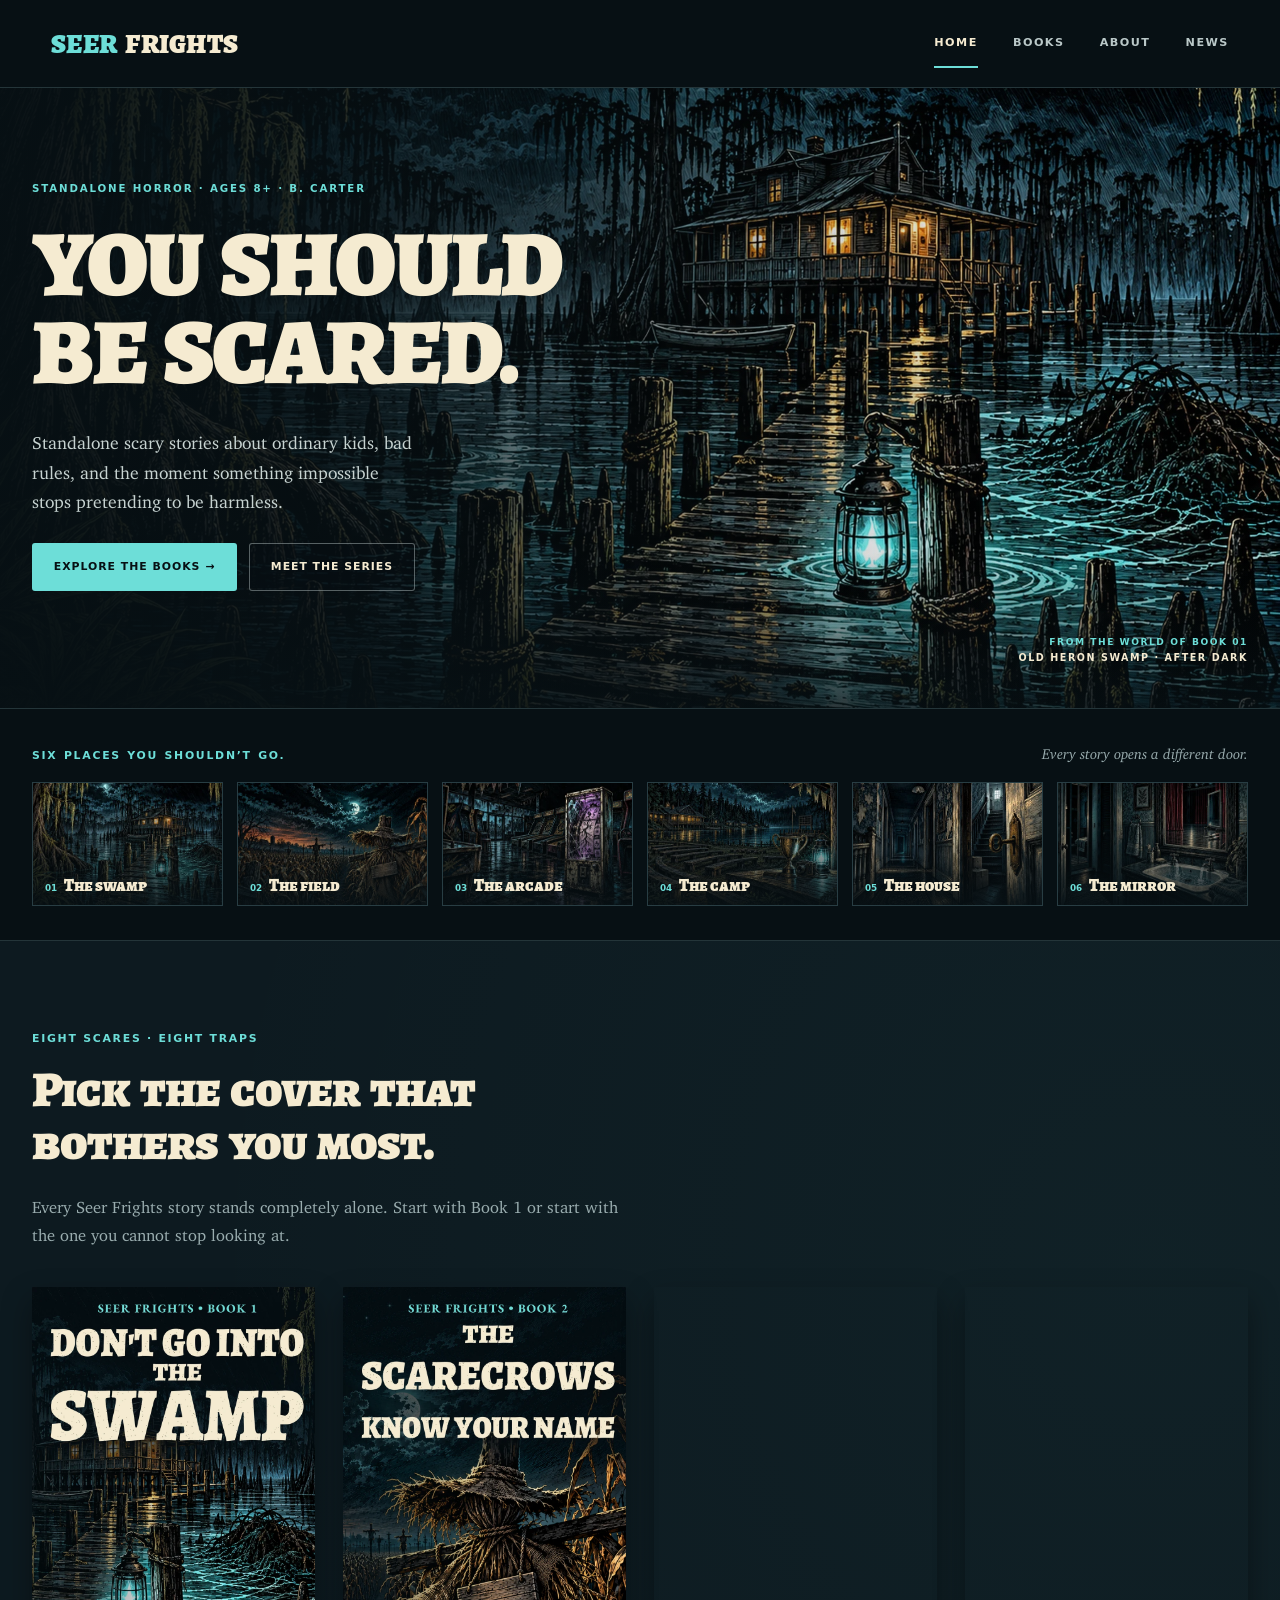
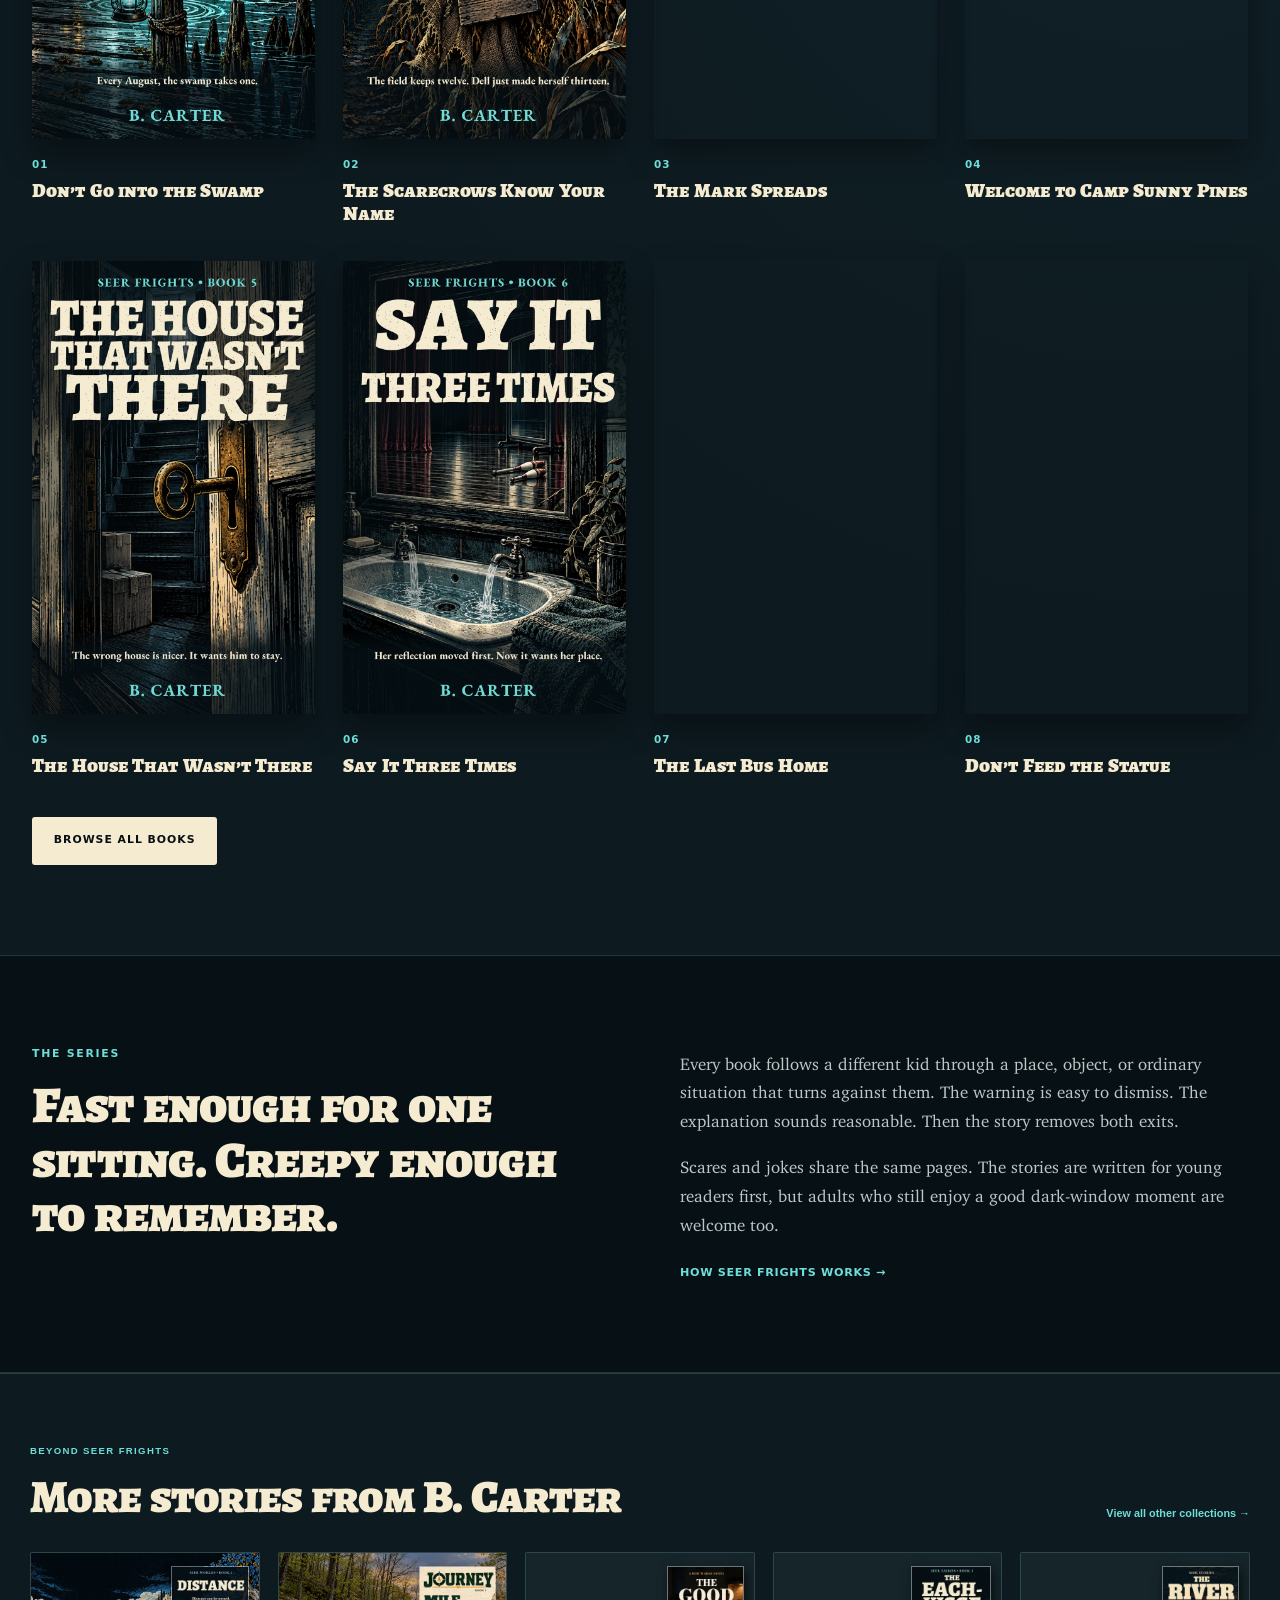
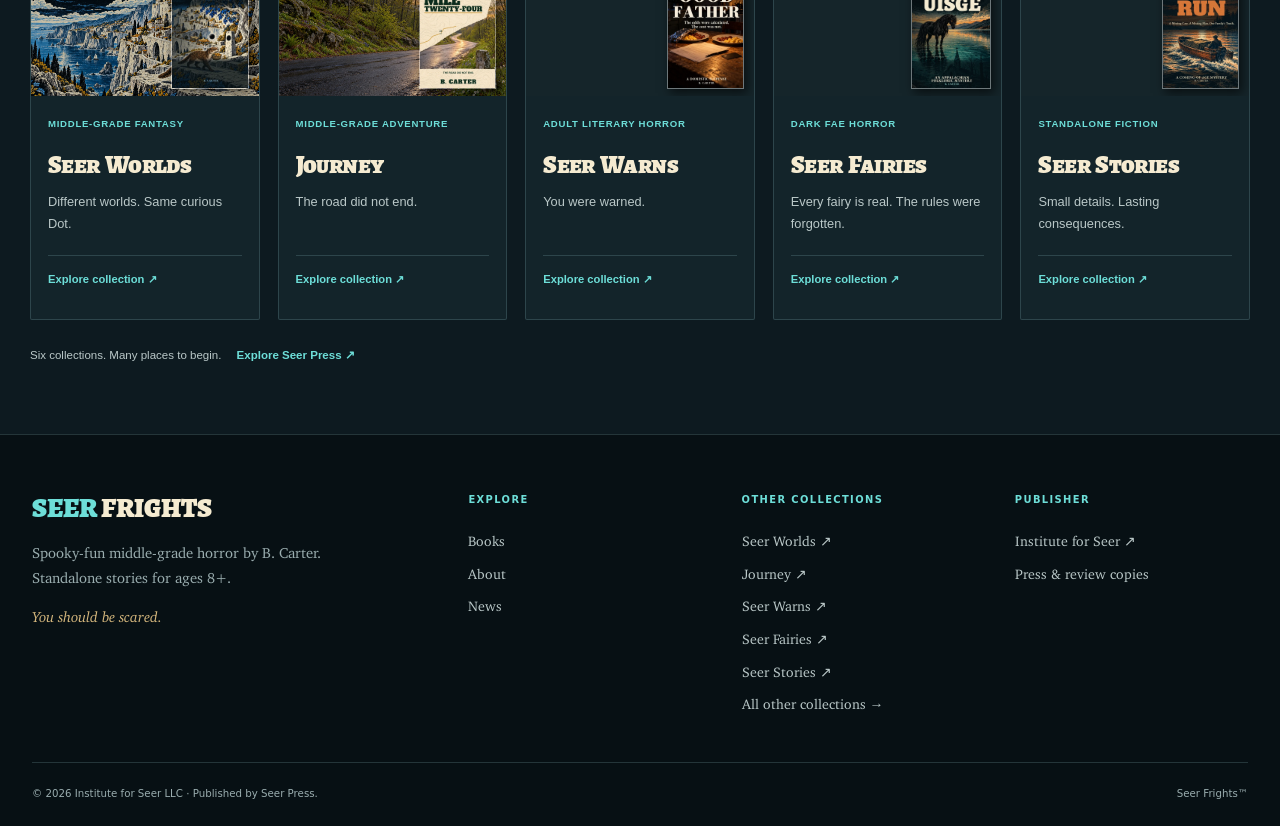
==== commit b42d89e3: "z 1" ====
--- a/index.html
+++ b/index.html
@@ -8,7 +8,7 @@
 <link rel="icon" href="/favicon.svg?v=58784d5d8f10" type="image/svg+xml">
 <link rel="manifest" href="/site.webmanifest?v=8c8b1dd5e869">
 <link rel="preload" as="font" href="/assets/fonts/AlegreyaSC-Black.woff?v=925002864793" type="font/woff" crossorigin>
-<link rel="stylesheet" href="/style.css?v=3c5dc87644a9">
+<link rel="stylesheet" href="/style.css?v=a24473a93cee">
 <title>Seer Frights — Middle-Grade Horror by B. Carter</title>
 <link rel="canonical" href="https://seerfrights.com/">
 <meta property="og:type" content="website">
@@ -50,7 +50,7 @@
     <div class="threshold-heading"><h2 class="eyebrow" id="threshold-title">Six places you shouldn’t go.</h2><p>Every story opens a different door.</p></div>
     <div class="threshold-grid">
       <a class="threshold" href="/books/dont-go-into-the-swamp/" aria-label="Book 1: Don’t Go into the Swamp"><img src="/images/art-dont-go-into-the-swamp-thumb.webp?v=354135101ace" width="480" height="300" alt="" loading="lazy" decoding="async"><span class="threshold-label"><small>01</small> The swamp</span></a>
-      <a class="threshold" href="/books/the-scarecrows-know-your-name/" aria-label="Book 2: The Scarecrows Know Your Name"><img src="/images/art-the-scarecrows-know-your-name-thumb.webp?v=c3444fb1240a" width="480" height="300" alt="" loading="lazy" decoding="async"><span class="threshold-label"><small>02</small> The field</span></a>
+      <a class="threshold" href="/books/the-scarecrows-know-your-name/" aria-label="Book 2: The Scarecrows Know Your Name"><img src="/images/art-the-scarecrows-know-your-name-thumb.webp?v=b0a1f095061d" width="480" height="300" alt="" loading="lazy" decoding="async"><span class="threshold-label"><small>02</small> The field</span></a>
       <a class="threshold" href="/books/the-mark-spreads/" aria-label="Book 3: The Mark Spreads"><img src="/images/art-the-mark-spreads-thumb.webp?v=9093974f4e10" width="480" height="300" alt="" loading="lazy" decoding="async"><span class="threshold-label"><small>03</small> The arcade</span></a>
       <a class="threshold" href="/books/welcome-to-camp-sunny-pines/" aria-label="Book 4: Welcome to Camp Sunny Pines"><img src="/images/art-welcome-to-camp-sunny-pines-thumb.webp?v=a78559ba3dd3" width="480" height="300" alt="" loading="lazy" decoding="async"><span class="threshold-label"><small>04</small> The camp</span></a>
       <a class="threshold" href="/books/the-house-that-wasnt-there/" aria-label="Book 5: The House That Wasn’t There"><img src="/images/art-the-house-that-wasnt-there-thumb.webp?v=764ab0733cb4" width="480" height="300" alt="" loading="lazy" decoding="async"><span class="threshold-label"><small>05</small> The house</span></a>
@@ -69,8 +69,8 @@
   <span class="cover-num">01</span><strong>Don’t Go into the Swamp</strong>
 </a><a class="cover-tile" href="/books/the-scarecrows-know-your-name/">
   <picture class="cover-tile-art">
-      <source srcset="/images/cover-the-scarecrows-know-your-name-front-web.webp?v=c6998a56fb6c" type="image/webp">
-      <img src="/images/cover-the-scarecrows-know-your-name-front.jpg?v=89a235d60e95" alt="The Scarecrows Know Your Name — Seer Frights Book 2 cover" loading="lazy" decoding="async" width="900" height="1440">
+      <source srcset="/images/cover-the-scarecrows-know-your-name-front-web.webp?v=e320c18fe976" type="image/webp">
+      <img src="/images/cover-the-scarecrows-know-your-name-front.jpg?v=9f2f838c07d8" alt="The Scarecrows Know Your Name — Seer Frights Book 2 cover" loading="lazy" decoding="async" width="900" height="1440">
     </picture>
   <span class="cover-num">02</span><strong>The Scarecrows Know Your Name</strong>
 </a><a class="cover-tile" href="/books/the-mark-spreads/">
@@ -105,8 +105,8 @@
   <span class="cover-num">07</span><strong>The Last Bus Home</strong>
 </a><a class="cover-tile" href="/books/dont-feed-the-statue/">
   <picture class="cover-tile-art">
-      <source srcset="/images/cover-dont-feed-the-statue-front-web.webp?v=de43d976b42d" type="image/webp">
-      <img src="/images/cover-dont-feed-the-statue-front.jpg?v=7d055d1465f5" alt="Don’t Feed the Statue — Seer Frights Book 8 cover" loading="lazy" decoding="async" width="900" height="1440">
+      <source srcset="/images/cover-dont-feed-the-statue-front-web.webp?v=f8c69c6872f6" type="image/webp">
+      <img src="/images/cover-dont-feed-the-statue-front.jpg?v=21f451696859" alt="Don’t Feed the Statue — Seer Frights Book 8 cover" loading="lazy" decoding="async" width="900" height="1440">
     </picture>
   <span class="cover-num">08</span><strong>Don’t Feed the Statue</strong>
 </a></div>
@@ -119,7 +119,7 @@
     <div class="editorial-copy"><p>Every book follows a different kid through a place, object, or ordinary situation that turns against them. The warning is easy to dismiss. The explanation sounds reasonable. Then the story removes both exits.</p><p>Scares and jokes share the same pages. The stories are written for young readers first, but adults who still enjoy a good dark-window moment are welcome too.</p><a class="text-link light-link" href="/about/">How Seer Frights works →</a></div>
   </div>
 </section>
-<!-- seer-collections:start --><section class="seer-discovery sc-preview sc-theme-seer-frights" aria-labelledby="sc-discovery-title"><div class="sc-shell"><div class="sc-top"><div><p class="sc-eyebrow">Beyond Seer Frights</p><h2 class="sc-heading" id="sc-discovery-title">More stories from B. Carter</h2></div><a class="sc-all" href="/other-series/">View all other collections →</a></div><div class="sc-grid"><article class="sc-card"><a class="sc-art" href="https://seerworlds.com/" target="_blank" rel="noopener" aria-label="Explore Seer Worlds"><img src="/assets/seer-collections/seer-worlds-20261026.webp?v=080869907df6" width="1920" height="1080" alt="A white cliff city above blue trees and a sunlit sea, from the Distance cover artwork" loading="lazy" decoding="async"><img class="sc-cover" src="/assets/seer-collections/covers/seer-worlds.webp?v=0a0017a8d638" width="400" height="640" alt="Distance — Seer Worlds cover" loading="lazy" decoding="async"></a><div class="sc-card-body"><p class="sc-genre">Middle-grade fantasy</p><h3 class="sc-title"><a href="https://seerworlds.com/" target="_blank" rel="noopener">Seer Worlds</a></h3><p class="sc-description">Different worlds. Same curious Dot.</p><a class="sc-explore" href="https://seerworlds.com/" target="_blank" rel="noopener" aria-label="Visit Seer Worlds website">Explore collection <span aria-hidden="true">↗</span></a></div></article><article class="sc-card"><a class="sc-art" href="https://journey.i4seer.com/" target="_blank" rel="noopener" aria-label="Explore Journey"><img src="/assets/seer-collections/journey-20261026.webp?v=2557f8215bd3" width="1600" height="1000" alt="A forest road at sunset beside a stone mile marker numbered 24" loading="lazy" decoding="async"><img class="sc-cover" src="/assets/seer-collections/covers/journey.webp?v=033c9ab4b2d8" width="400" height="640" alt="Mile Twenty-Four — Journey cover" loading="lazy" decoding="async"></a><div class="sc-card-body"><p class="sc-genre">Middle-grade adventure</p><h3 class="sc-title"><a href="https://journey.i4seer.com/" target="_blank" rel="noopener">Journey</a></h3><p class="sc-description">The road did not end.</p><a class="sc-explore" href="https://journey.i4seer.com/" target="_blank" rel="noopener" aria-label="Visit Journey website">Explore collection <span aria-hidden="true">↗</span></a></div></article><article class="sc-card"><a class="sc-art" href="https://seerwarns.com/" target="_blank" rel="noopener" aria-label="Explore Seer Warns"><img src="/assets/seer-collections/seer-warns-20261026.webp?v=1e2dca0f1b58" width="1755" height="896" alt="Two plates and an unfinished document on a dark kitchen table, from The Good Father cover artwork" loading="lazy" decoding="async"><img class="sc-cover" src="/assets/seer-collections/covers/seer-warns.webp?v=27cee7fb8231" width="400" height="640" alt="The Good Father — Seer Warns cover" loading="lazy" decoding="async"></a><div class="sc-card-body"><p class="sc-genre">Adult literary horror</p><h3 class="sc-title"><a href="https://seerwarns.com/" target="_blank" rel="noopener">Seer Warns</a></h3><p class="sc-description">You were warned.</p><a class="sc-explore" href="https://seerwarns.com/" target="_blank" rel="noopener" aria-label="Visit Seer Warns website">Explore collection <span aria-hidden="true">↗</span></a></div></article><article class="sc-card"><a class="sc-art" href="https://fairies.i4seer.com/" target="_blank" rel="noopener" aria-label="Explore Seer Fairies"><img src="/assets/seer-collections/seer-fairies-20261026.webp?v=5dd57e42950b" width="1920" height="1080" alt="An engraved folklore scene at an uneasy country crossroads, from The Púca artwork" loading="lazy" decoding="async"><img class="sc-cover" src="/assets/seer-collections/covers/seer-fairies.webp?v=44a32f2ef492" width="400" height="617" alt="The Púca — Seer Fairies cover" loading="lazy" decoding="async"></a><div class="sc-card-body"><p class="sc-genre">Dark fae horror</p><h3 class="sc-title"><a href="https://fairies.i4seer.com/" target="_blank" rel="noopener">Seer Fairies</a></h3><p class="sc-description">Every fairy is real. The rules were forgotten.</p><a class="sc-explore" href="https://fairies.i4seer.com/" target="_blank" rel="noopener" aria-label="Visit Seer Fairies website">Explore collection <span aria-hidden="true">↗</span></a></div></article><article class="sc-card"><a class="sc-art" href="https://stories.i4seer.com/" target="_blank" rel="noopener" aria-label="Explore Seer Stories"><img src="/assets/seer-collections/seer-stories-20261026.webp?v=dfdf055b49df" width="1600" height="1000" alt="A river runner in a wooden boat at a copper sunset, from The River Run cover artwork" loading="lazy" decoding="async"><img class="sc-cover" src="/assets/seer-collections/covers/seer-stories.webp?v=05931e98deab" width="400" height="640" alt="The River Run — Seer Stories cover" loading="lazy" decoding="async"></a><div class="sc-card-body"><p class="sc-genre">Standalone fiction</p><h3 class="sc-title"><a href="https://stories.i4seer.com/" target="_blank" rel="noopener">Seer Stories</a></h3><p class="sc-description">Small details. Lasting consequences.</p><a class="sc-explore" href="https://stories.i4seer.com/" target="_blank" rel="noopener" aria-label="Visit Seer Stories website">Explore collection <span aria-hidden="true">↗</span></a></div></article></div><p class="sc-publisher">Six collections. Many places to begin. <a href="https://www.i4seer.com/series/" target="_blank" rel="noopener">Explore Seer Press ↗</a></p></div></section><!-- seer-collections:end --></main>
+<!-- seer-collections:start --><section class="seer-discovery sc-preview sc-theme-seer-frights" aria-labelledby="sc-discovery-title"><div class="sc-shell"><div class="sc-top"><div><p class="sc-eyebrow">Beyond Seer Frights</p><h2 class="sc-heading" id="sc-discovery-title">More stories from B. Carter</h2></div><a class="sc-all" href="/other-series/">View all other collections →</a></div><div class="sc-grid"><article class="sc-card"><a class="sc-art" href="https://seerworlds.com/" target="_blank" rel="noopener" aria-label="Explore Seer Worlds"><img src="/assets/seer-collections/seer-worlds-20261026.webp?v=080869907df6" width="1920" height="1080" alt="A white cliff city above blue trees and a sunlit sea, from the Distance cover artwork" loading="lazy" decoding="async"><img class="sc-cover" src="/assets/seer-collections/covers/seer-worlds.webp?v=0a0017a8d638" width="400" height="640" alt="Distance — Seer Worlds cover" loading="lazy" decoding="async"></a><div class="sc-card-body"><p class="sc-genre">Middle-grade fantasy</p><h3 class="sc-title"><a href="https://seerworlds.com/" target="_blank" rel="noopener">Seer Worlds</a></h3><p class="sc-description">Different worlds. Same curious Dot.</p><a class="sc-explore" href="https://seerworlds.com/" target="_blank" rel="noopener" aria-label="Visit Seer Worlds website">Explore collection <span aria-hidden="true">↗</span></a></div></article><article class="sc-card"><a class="sc-art" href="https://journey.i4seer.com/" target="_blank" rel="noopener" aria-label="Explore Journey"><img src="/assets/seer-collections/journey-20261026.webp?v=2557f8215bd3" width="1600" height="1000" alt="A forest road at sunset beside a stone mile marker numbered 24" loading="lazy" decoding="async"><img class="sc-cover" src="/assets/seer-collections/covers/journey.webp?v=033c9ab4b2d8" width="400" height="640" alt="Mile Twenty-Four — Journey cover" loading="lazy" decoding="async"></a><div class="sc-card-body"><p class="sc-genre">Middle-grade adventure</p><h3 class="sc-title"><a href="https://journey.i4seer.com/" target="_blank" rel="noopener">Journey</a></h3><p class="sc-description">The road did not end.</p><a class="sc-explore" href="https://journey.i4seer.com/" target="_blank" rel="noopener" aria-label="Visit Journey website">Explore collection <span aria-hidden="true">↗</span></a></div></article><article class="sc-card"><a class="sc-art" href="https://seerwarns.com/" target="_blank" rel="noopener" aria-label="Explore Seer Warns"><img src="/assets/seer-collections/seer-warns-20261026.webp?v=1e2dca0f1b58" width="1755" height="896" alt="Two plates and an unfinished document on a dark kitchen table, from The Good Father cover artwork" loading="lazy" decoding="async"><img class="sc-cover" src="/assets/seer-collections/covers/seer-warns.webp?v=27cee7fb8231" width="400" height="640" alt="The Good Father — Seer Warns cover" loading="lazy" decoding="async"></a><div class="sc-card-body"><p class="sc-genre">Adult literary horror</p><h3 class="sc-title"><a href="https://seerwarns.com/" target="_blank" rel="noopener">Seer Warns</a></h3><p class="sc-description">You were warned.</p><a class="sc-explore" href="https://seerwarns.com/" target="_blank" rel="noopener" aria-label="Visit Seer Warns website">Explore collection <span aria-hidden="true">↗</span></a></div></article><article class="sc-card"><a class="sc-art" href="https://fairies.i4seer.com/" target="_blank" rel="noopener" aria-label="Explore Seer Fairies"><img src="/assets/seer-collections/seer-fairies-20261031.webp?v=6d909c00bde5" width="1600" height="900" alt="A black water horse stands in a mountain lake above a submerged church, from The Each-Uisge artwork" loading="lazy" decoding="async"><img class="sc-cover" src="/assets/seer-collections/covers/seer-fairies.webp?v=c198504bc365" width="400" height="617" alt="The Each-Uisge — Seer Fairies cover" loading="lazy" decoding="async"></a><div class="sc-card-body"><p class="sc-genre">Dark fae horror</p><h3 class="sc-title"><a href="https://fairies.i4seer.com/" target="_blank" rel="noopener">Seer Fairies</a></h3><p class="sc-description">Every fairy is real. The rules were forgotten.</p><a class="sc-explore" href="https://fairies.i4seer.com/" target="_blank" rel="noopener" aria-label="Visit Seer Fairies website">Explore collection <span aria-hidden="true">↗</span></a></div></article><article class="sc-card"><a class="sc-art" href="https://stories.i4seer.com/" target="_blank" rel="noopener" aria-label="Explore Seer Stories"><img src="/assets/seer-collections/seer-stories-20261026.webp?v=dfdf055b49df" width="1600" height="1000" alt="A river runner in a wooden boat at a copper sunset, from The River Run cover artwork" loading="lazy" decoding="async"><img class="sc-cover" src="/assets/seer-collections/covers/seer-stories.webp?v=05931e98deab" width="400" height="640" alt="The River Run — Seer Stories cover" loading="lazy" decoding="async"></a><div class="sc-card-body"><p class="sc-genre">Standalone fiction</p><h3 class="sc-title"><a href="https://stories.i4seer.com/" target="_blank" rel="noopener">Seer Stories</a></h3><p class="sc-description">Small details. Lasting consequences.</p><a class="sc-explore" href="https://stories.i4seer.com/" target="_blank" rel="noopener" aria-label="Visit Seer Stories website">Explore collection <span aria-hidden="true">↗</span></a></div></article></div><p class="sc-publisher">Six collections. Many places to begin. <a href="https://www.i4seer.com/series/" target="_blank" rel="noopener">Explore Seer Press ↗</a></p></div></section><!-- seer-collections:end --></main>
 <footer class="footer">
   <div class="shell footer-grid">
     <div class="footer-lead">
--- a/style.css
+++ b/style.css
@@ -85,13 +85,13 @@
 
 /* Synced book artwork */
 .book-1{ --book-art:url("/images/art-dont-go-into-the-swamp.webp?v=45c3a75558d9") }
-.book-2{ --book-art:url("/images/art-the-scarecrows-know-your-name.webp?v=fabbb95d2647") }
+.book-2{ --book-art:url("/images/art-the-scarecrows-know-your-name.webp?v=f5a24358abf9") }
 .book-3{ --book-art:url("/images/art-the-mark-spreads.webp?v=f9f2f5abb46c") }
 .book-4{ --book-art:url("/images/art-welcome-to-camp-sunny-pines.webp?v=ffa796b6981b") }
 .book-5{ --book-art:url("/images/art-the-house-that-wasnt-there.webp?v=e1d73075d677") }
 .book-6{ --book-art:url("/images/art-say-it-three-times.webp?v=ac7239d0984f") }
 .book-7{ --book-art:url("/images/art-the-last-bus-home.webp?v=253d3e7ddfed") }
-.book-8{ --book-art:url("/images/art-dont-feed-the-statue.webp?v=55f801629a4c") }
+.book-8{ --book-art:url("/images/art-dont-feed-the-statue.webp?v=46b92d541b41") }
 .book-9{ --book-art:url("/images/art-the-substitute.webp?v=bb737ff11105") }
 .book-10{ --book-art:url("/images/art-beware-the-tide-pools.webp?v=38af11eb0010") }
 .book-11{ --book-art:url("/images/art-dont-wake-the-exhibit.webp?v=1d4b3f5b14cb") }
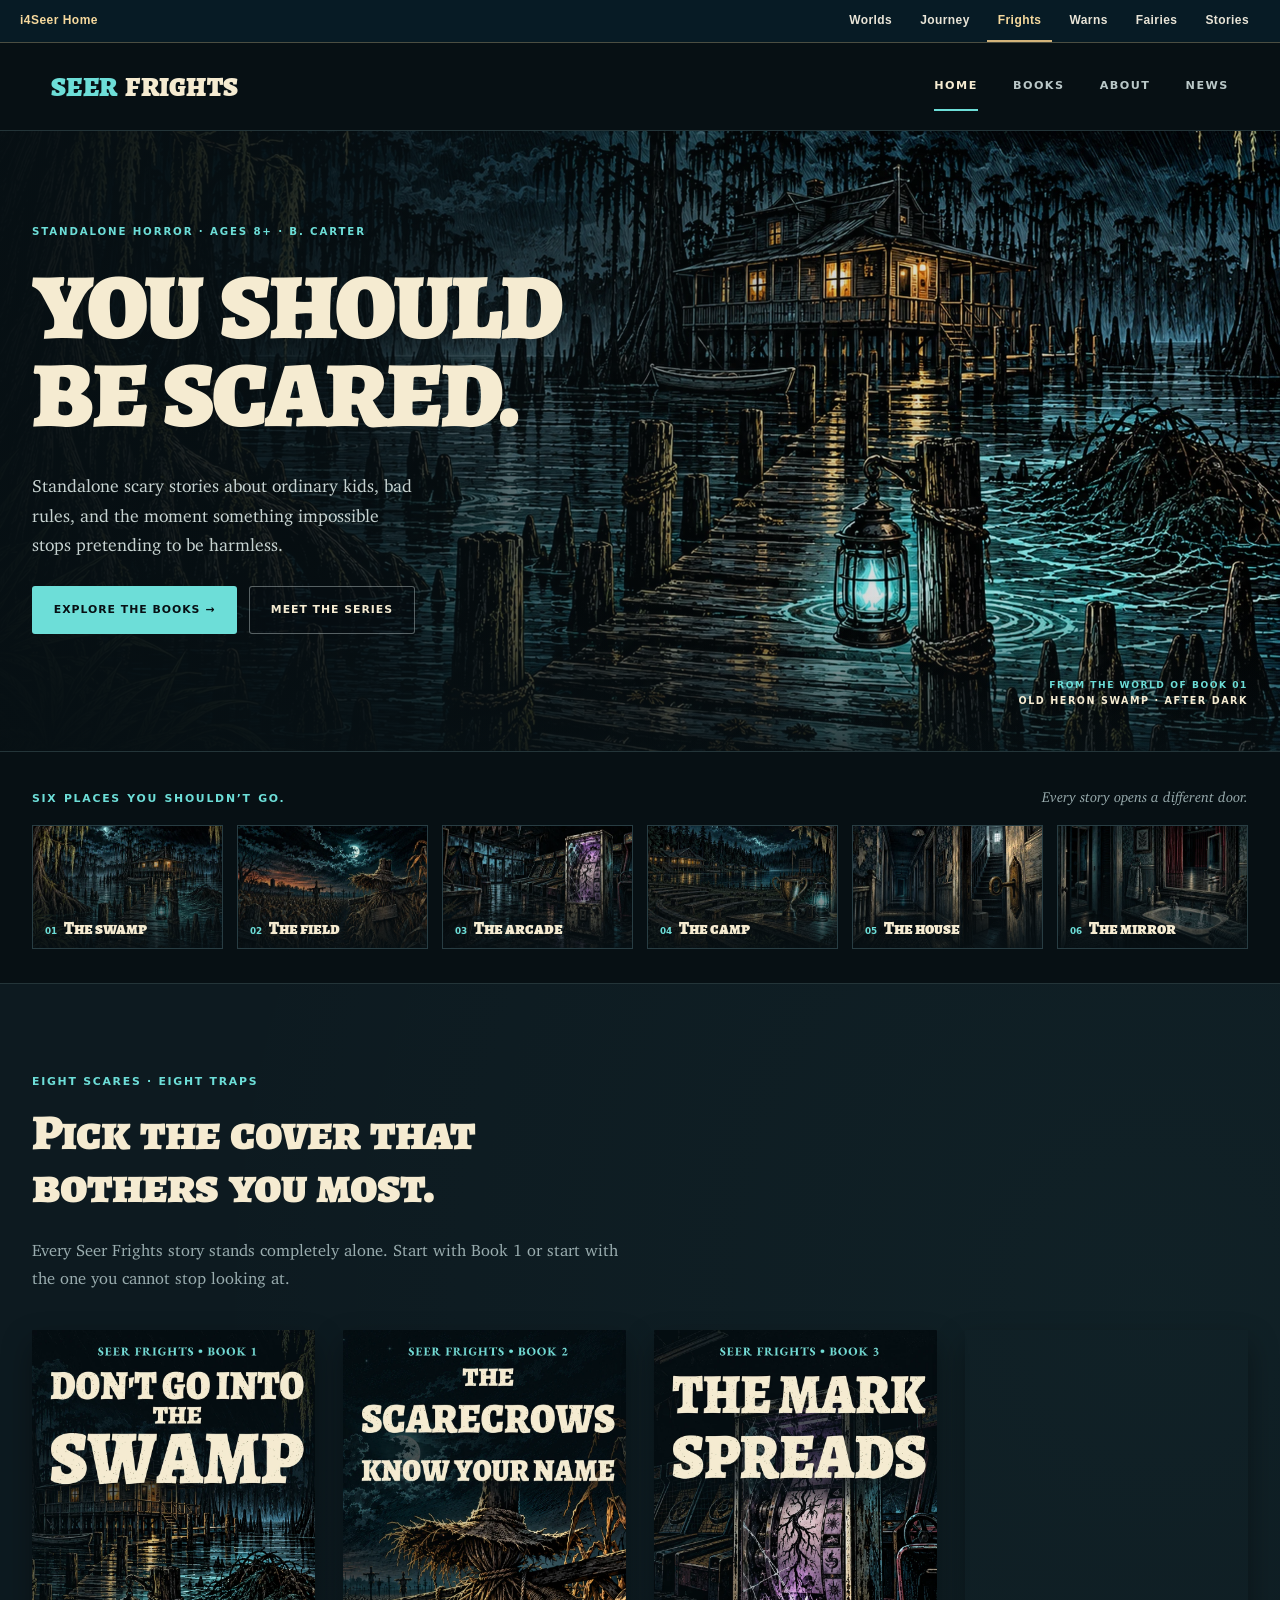
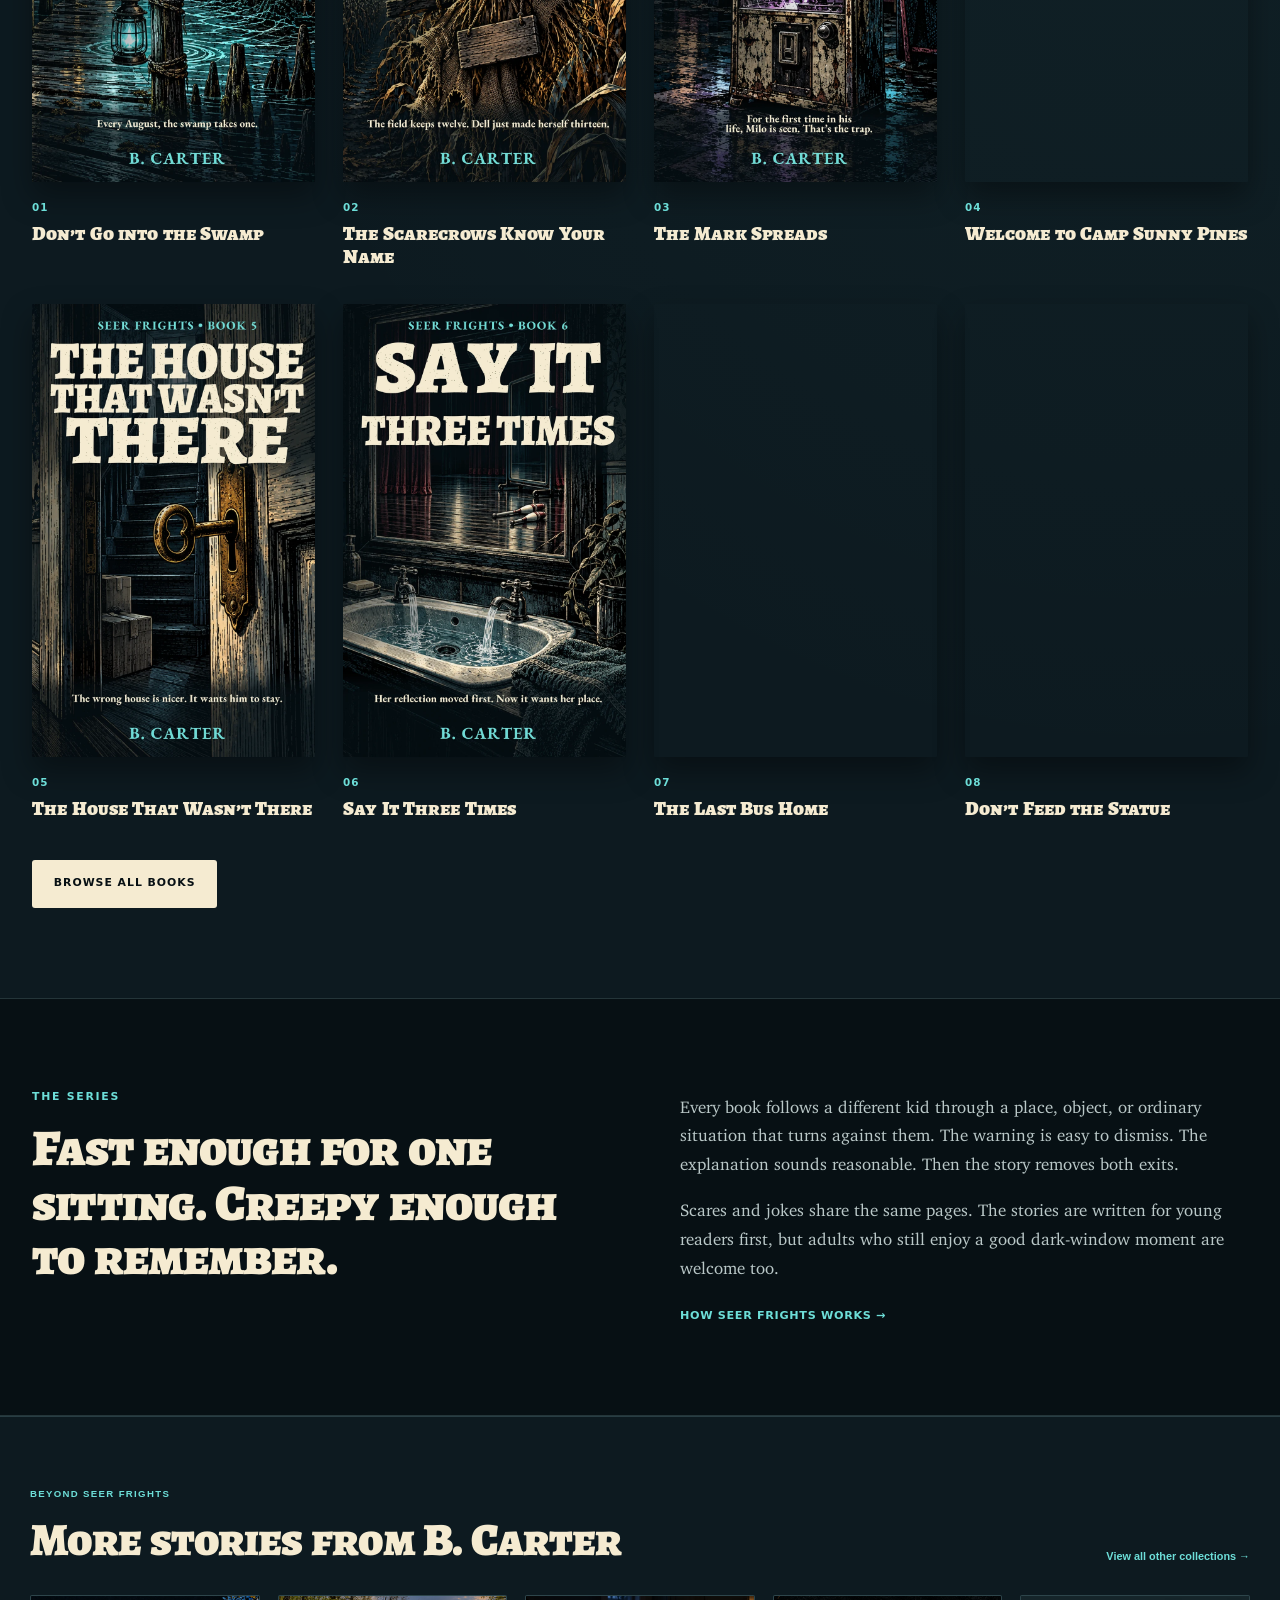
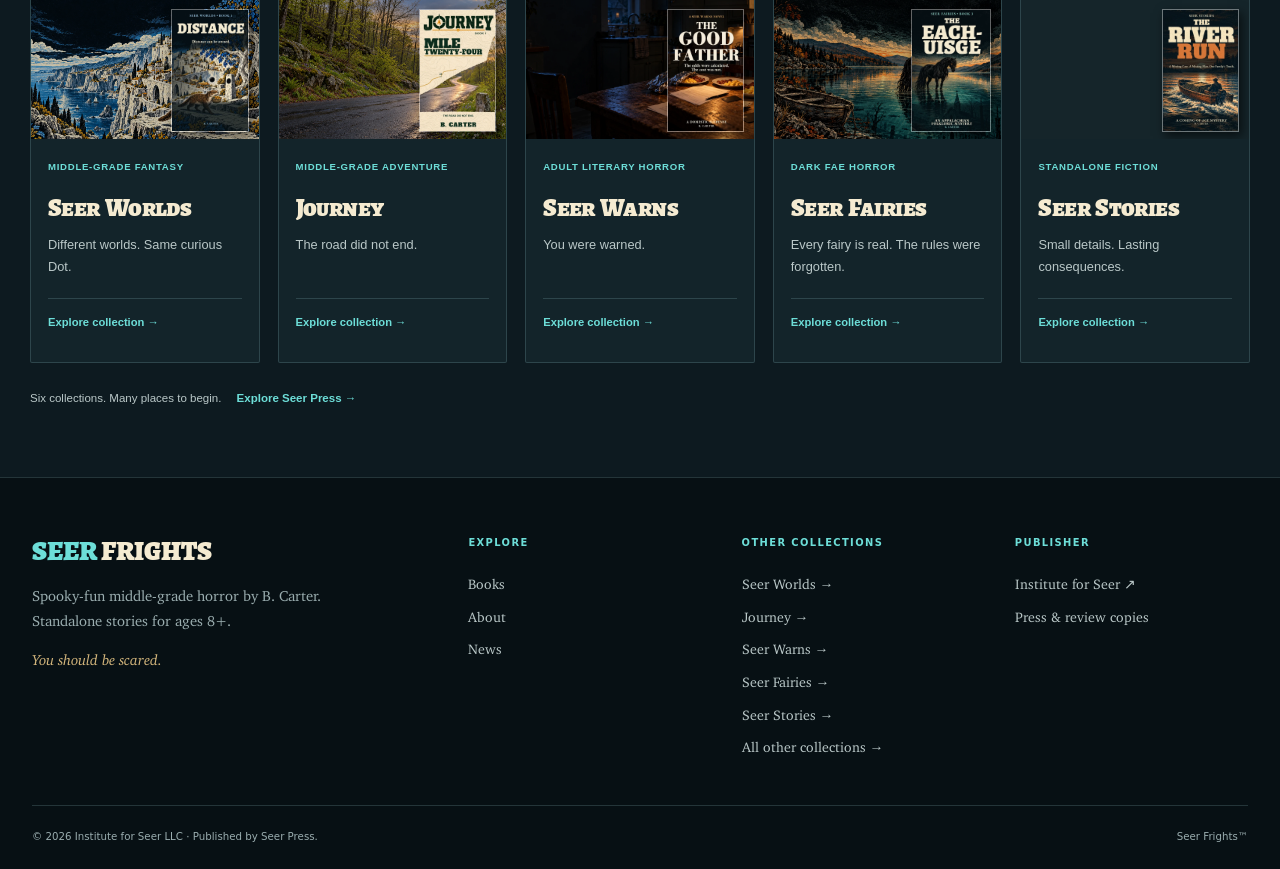
==== commit 22f0ff3f: "all subdomains" ====
--- a/index.html
+++ b/index.html
@@ -10,19 +10,19 @@
 <link rel="preload" as="font" href="/assets/fonts/AlegreyaSC-Black.woff?v=925002864793" type="font/woff" crossorigin>
 <link rel="stylesheet" href="/style.css?v=a24473a93cee">
 <title>Seer Frights — Middle-Grade Horror by B. Carter</title>
-<link rel="canonical" href="https://seerfrights.com/">
+<link rel="canonical" href="https://frights.i4seer.com/">
 <meta property="og:type" content="website">
 <meta property="og:site_name" content="Seer Frights">
-<meta property="og:url" content="https://seerfrights.com/">
+<meta property="og:url" content="https://frights.i4seer.com/">
 <meta property="og:title" content="Seer Frights — Middle-Grade Horror by B. Carter">
 <meta property="og:description" content="Seer Frights is a middle-grade horror series by B. Carter: standalone scary novels for ages 8+, with fast chapters, real laughs, real scares, and no gore.">
-<meta property="og:image" content="https://seerfrights.com/images/seer-frights-series-hero.jpg?v=a82d08fb047a">
+<meta property="og:image" content="https://frights.i4seer.com/images/seer-frights-series-hero.jpg?v=a82d08fb047a">
 <meta name="twitter:card" content="summary_large_image">
-<script type="application/ld+json">{"@context": "https://schema.org", "@type": "WebSite", "name": "Seer Frights", "url": "https://seerfrights.com/", "author": {"@type": "Person", "name": "B. Carter"}, "publisher": {"@type": "Organization", "name": "Seer Press"}}</script>
-<link rel="stylesheet" data-seer-collections href="/assets/seer-collections/collections.css?v=44b12e209f25"></head>
+<script type="application/ld+json">{"@context": "https://schema.org", "@type": "WebSite", "name": "Seer Frights", "url": "https://frights.i4seer.com/", "author": {"@type": "Person", "name": "B. Carter"}, "publisher": {"@type": "Organization", "name": "Seer Press"}}</script>
+<link rel="stylesheet" data-seer-collections href="/assets/seer-collections/collections.css?v=44b12e209f25"><link rel="stylesheet" data-seer-family href="/assets/seer-family.css?v=40966d814c1b"></head>
 <body class="home-page">
 <a class="skip" href="#main">Skip to content</a>
-<header class="site-header" id="top">
+<!-- seer-family:start --><nav class="sp-family-nav" aria-label="Seer Press websites"><div class="sp-family-inner"><a class="sp-family-home" href="https://i4seer.com/">i4Seer Home</a><div class="sp-family-links"><a href="https://worlds.i4seer.com/">Worlds</a><a href="https://journey.i4seer.com/">Journey</a><a href="https://frights.i4seer.com/" aria-current="true">Frights</a><a href="https://warns.i4seer.com/">Warns</a><a href="https://fairies.i4seer.com/">Fairies</a><a href="https://stories.i4seer.com/">Stories</a></div><details class="sp-family-mobile"><summary>Collections</summary><div class="sp-family-menu"><a href="https://worlds.i4seer.com/">Worlds</a><a href="https://journey.i4seer.com/">Journey</a><a href="https://frights.i4seer.com/" aria-current="true">Frights</a><a href="https://warns.i4seer.com/">Warns</a><a href="https://fairies.i4seer.com/">Fairies</a><a href="https://stories.i4seer.com/">Stories</a></div></details></div></nav><!-- seer-family:end --><header class="site-header" id="top">
   <a class="brand" href="/" aria-label="Seer Frights home"><span class="brand-seer">SEER</span><span class="brand-frights">FRIGHTS</span></a>
   <button class="menu-btn" type="button" aria-expanded="false" aria-controls="main-nav"><span>Menu</span></button>
   <nav class="main-nav" id="main-nav" aria-label="Main navigation">
@@ -119,7 +119,7 @@
     <div class="editorial-copy"><p>Every book follows a different kid through a place, object, or ordinary situation that turns against them. The warning is easy to dismiss. The explanation sounds reasonable. Then the story removes both exits.</p><p>Scares and jokes share the same pages. The stories are written for young readers first, but adults who still enjoy a good dark-window moment are welcome too.</p><a class="text-link light-link" href="/about/">How Seer Frights works →</a></div>
   </div>
 </section>
-<!-- seer-collections:start --><section class="seer-discovery sc-preview sc-theme-seer-frights" aria-labelledby="sc-discovery-title"><div class="sc-shell"><div class="sc-top"><div><p class="sc-eyebrow">Beyond Seer Frights</p><h2 class="sc-heading" id="sc-discovery-title">More stories from B. Carter</h2></div><a class="sc-all" href="/other-series/">View all other collections →</a></div><div class="sc-grid"><article class="sc-card"><a class="sc-art" href="https://seerworlds.com/" target="_blank" rel="noopener" aria-label="Explore Seer Worlds"><img src="/assets/seer-collections/seer-worlds-20261026.webp?v=080869907df6" width="1920" height="1080" alt="A white cliff city above blue trees and a sunlit sea, from the Distance cover artwork" loading="lazy" decoding="async"><img class="sc-cover" src="/assets/seer-collections/covers/seer-worlds.webp?v=0a0017a8d638" width="400" height="640" alt="Distance — Seer Worlds cover" loading="lazy" decoding="async"></a><div class="sc-card-body"><p class="sc-genre">Middle-grade fantasy</p><h3 class="sc-title"><a href="https://seerworlds.com/" target="_blank" rel="noopener">Seer Worlds</a></h3><p class="sc-description">Different worlds. Same curious Dot.</p><a class="sc-explore" href="https://seerworlds.com/" target="_blank" rel="noopener" aria-label="Visit Seer Worlds website">Explore collection <span aria-hidden="true">↗</span></a></div></article><article class="sc-card"><a class="sc-art" href="https://journey.i4seer.com/" target="_blank" rel="noopener" aria-label="Explore Journey"><img src="/assets/seer-collections/journey-20261026.webp?v=2557f8215bd3" width="1600" height="1000" alt="A forest road at sunset beside a stone mile marker numbered 24" loading="lazy" decoding="async"><img class="sc-cover" src="/assets/seer-collections/covers/journey.webp?v=033c9ab4b2d8" width="400" height="640" alt="Mile Twenty-Four — Journey cover" loading="lazy" decoding="async"></a><div class="sc-card-body"><p class="sc-genre">Middle-grade adventure</p><h3 class="sc-title"><a href="https://journey.i4seer.com/" target="_blank" rel="noopener">Journey</a></h3><p class="sc-description">The road did not end.</p><a class="sc-explore" href="https://journey.i4seer.com/" target="_blank" rel="noopener" aria-label="Visit Journey website">Explore collection <span aria-hidden="true">↗</span></a></div></article><article class="sc-card"><a class="sc-art" href="https://seerwarns.com/" target="_blank" rel="noopener" aria-label="Explore Seer Warns"><img src="/assets/seer-collections/seer-warns-20261026.webp?v=1e2dca0f1b58" width="1755" height="896" alt="Two plates and an unfinished document on a dark kitchen table, from The Good Father cover artwork" loading="lazy" decoding="async"><img class="sc-cover" src="/assets/seer-collections/covers/seer-warns.webp?v=27cee7fb8231" width="400" height="640" alt="The Good Father — Seer Warns cover" loading="lazy" decoding="async"></a><div class="sc-card-body"><p class="sc-genre">Adult literary horror</p><h3 class="sc-title"><a href="https://seerwarns.com/" target="_blank" rel="noopener">Seer Warns</a></h3><p class="sc-description">You were warned.</p><a class="sc-explore" href="https://seerwarns.com/" target="_blank" rel="noopener" aria-label="Visit Seer Warns website">Explore collection <span aria-hidden="true">↗</span></a></div></article><article class="sc-card"><a class="sc-art" href="https://fairies.i4seer.com/" target="_blank" rel="noopener" aria-label="Explore Seer Fairies"><img src="/assets/seer-collections/seer-fairies-20261031.webp?v=6d909c00bde5" width="1600" height="900" alt="A black water horse stands in a mountain lake above a submerged church, from The Each-Uisge artwork" loading="lazy" decoding="async"><img class="sc-cover" src="/assets/seer-collections/covers/seer-fairies.webp?v=c198504bc365" width="400" height="617" alt="The Each-Uisge — Seer Fairies cover" loading="lazy" decoding="async"></a><div class="sc-card-body"><p class="sc-genre">Dark fae horror</p><h3 class="sc-title"><a href="https://fairies.i4seer.com/" target="_blank" rel="noopener">Seer Fairies</a></h3><p class="sc-description">Every fairy is real. The rules were forgotten.</p><a class="sc-explore" href="https://fairies.i4seer.com/" target="_blank" rel="noopener" aria-label="Visit Seer Fairies website">Explore collection <span aria-hidden="true">↗</span></a></div></article><article class="sc-card"><a class="sc-art" href="https://stories.i4seer.com/" target="_blank" rel="noopener" aria-label="Explore Seer Stories"><img src="/assets/seer-collections/seer-stories-20261026.webp?v=dfdf055b49df" width="1600" height="1000" alt="A river runner in a wooden boat at a copper sunset, from The River Run cover artwork" loading="lazy" decoding="async"><img class="sc-cover" src="/assets/seer-collections/covers/seer-stories.webp?v=05931e98deab" width="400" height="640" alt="The River Run — Seer Stories cover" loading="lazy" decoding="async"></a><div class="sc-card-body"><p class="sc-genre">Standalone fiction</p><h3 class="sc-title"><a href="https://stories.i4seer.com/" target="_blank" rel="noopener">Seer Stories</a></h3><p class="sc-description">Small details. Lasting consequences.</p><a class="sc-explore" href="https://stories.i4seer.com/" target="_blank" rel="noopener" aria-label="Visit Seer Stories website">Explore collection <span aria-hidden="true">↗</span></a></div></article></div><p class="sc-publisher">Six collections. Many places to begin. <a href="https://www.i4seer.com/series/" target="_blank" rel="noopener">Explore Seer Press ↗</a></p></div></section><!-- seer-collections:end --></main>
+<!-- seer-collections:start --><section class="seer-discovery sc-preview sc-theme-seer-frights" aria-labelledby="sc-discovery-title"><div class="sc-shell"><div class="sc-top"><div><p class="sc-eyebrow">Beyond Seer Frights</p><h2 class="sc-heading" id="sc-discovery-title">More stories from B. Carter</h2></div><a class="sc-all" href="/other-series/">View all other collections →</a></div><div class="sc-grid"><article class="sc-card"><a class="sc-art" href="https://worlds.i4seer.com/"  aria-label="Explore Seer Worlds"><img src="/assets/seer-collections/seer-worlds-20261026.webp?v=080869907df6" width="1920" height="1080" alt="A white cliff city above blue trees and a sunlit sea, from the Distance cover artwork" loading="lazy" decoding="async"><img class="sc-cover" src="/assets/seer-collections/covers/seer-worlds.webp?v=0a0017a8d638" width="400" height="640" alt="Distance — Seer Worlds cover" loading="lazy" decoding="async"></a><div class="sc-card-body"><p class="sc-genre">Middle-grade fantasy</p><h3 class="sc-title"><a href="https://worlds.i4seer.com/" >Seer Worlds</a></h3><p class="sc-description">Different worlds. Same curious Dot.</p><a class="sc-explore" href="https://worlds.i4seer.com/"  aria-label="Visit Seer Worlds website">Explore collection <span aria-hidden="true">→</span></a></div></article><article class="sc-card"><a class="sc-art" href="https://journey.i4seer.com/"  aria-label="Explore Journey"><img src="/assets/seer-collections/journey-20261026.webp?v=2557f8215bd3" width="1600" height="1000" alt="A forest road at sunset beside a stone mile marker numbered 24" loading="lazy" decoding="async"><img class="sc-cover" src="/assets/seer-collections/covers/journey.webp?v=033c9ab4b2d8" width="400" height="640" alt="Mile Twenty-Four — Journey cover" loading="lazy" decoding="async"></a><div class="sc-card-body"><p class="sc-genre">Middle-grade adventure</p><h3 class="sc-title"><a href="https://journey.i4seer.com/" >Journey</a></h3><p class="sc-description">The road did not end.</p><a class="sc-explore" href="https://journey.i4seer.com/"  aria-label="Visit Journey website">Explore collection <span aria-hidden="true">→</span></a></div></article><article class="sc-card"><a class="sc-art" href="https://warns.i4seer.com/"  aria-label="Explore Seer Warns"><img src="/assets/seer-collections/seer-warns-20261026.webp?v=1e2dca0f1b58" width="1755" height="896" alt="Two plates and an unfinished document on a dark kitchen table, from The Good Father cover artwork" loading="lazy" decoding="async"><img class="sc-cover" src="/assets/seer-collections/covers/seer-warns.webp?v=27cee7fb8231" width="400" height="640" alt="The Good Father — Seer Warns cover" loading="lazy" decoding="async"></a><div class="sc-card-body"><p class="sc-genre">Adult literary horror</p><h3 class="sc-title"><a href="https://warns.i4seer.com/" >Seer Warns</a></h3><p class="sc-description">You were warned.</p><a class="sc-explore" href="https://warns.i4seer.com/"  aria-label="Visit Seer Warns website">Explore collection <span aria-hidden="true">→</span></a></div></article><article class="sc-card"><a class="sc-art" href="https://fairies.i4seer.com/"  aria-label="Explore Seer Fairies"><img src="/assets/seer-collections/seer-fairies-20261031.webp?v=6d909c00bde5" width="1600" height="900" alt="A black water horse stands in a mountain lake above a submerged church, from The Each-Uisge artwork" loading="lazy" decoding="async"><img class="sc-cover" src="/assets/seer-collections/covers/seer-fairies.webp?v=c198504bc365" width="400" height="617" alt="The Each-Uisge — Seer Fairies cover" loading="lazy" decoding="async"></a><div class="sc-card-body"><p class="sc-genre">Dark fae horror</p><h3 class="sc-title"><a href="https://fairies.i4seer.com/" >Seer Fairies</a></h3><p class="sc-description">Every fairy is real. The rules were forgotten.</p><a class="sc-explore" href="https://fairies.i4seer.com/"  aria-label="Visit Seer Fairies website">Explore collection <span aria-hidden="true">→</span></a></div></article><article class="sc-card"><a class="sc-art" href="https://stories.i4seer.com/"  aria-label="Explore Seer Stories"><img src="/assets/seer-collections/seer-stories-20261026.webp?v=dfdf055b49df" width="1600" height="1000" alt="A river runner in a wooden boat at a copper sunset, from The River Run cover artwork" loading="lazy" decoding="async"><img class="sc-cover" src="/assets/seer-collections/covers/seer-stories.webp?v=05931e98deab" width="400" height="640" alt="The River Run — Seer Stories cover" loading="lazy" decoding="async"></a><div class="sc-card-body"><p class="sc-genre">Standalone fiction</p><h3 class="sc-title"><a href="https://stories.i4seer.com/" >Seer Stories</a></h3><p class="sc-description">Small details. Lasting consequences.</p><a class="sc-explore" href="https://stories.i4seer.com/"  aria-label="Visit Seer Stories website">Explore collection <span aria-hidden="true">→</span></a></div></article></div><p class="sc-publisher">Six collections. Many places to begin. <a href="https://i4seer.com/series/" >Explore Seer Press →</a></p></div></section><!-- seer-collections:end --></main>
 <footer class="footer">
   <div class="shell footer-grid">
     <div class="footer-lead">
@@ -128,8 +128,8 @@
       <p class="footer-tagline">You should be scared.</p>
     </div>
     <div><h4>Explore</h4><a href="/books/">Books</a><a href="/about/">About</a><a href="/news/">News</a></div>
-    <div class="sc-footer-links"><h4>Other collections</h4><a href="https://seerworlds.com/" target="_blank" rel="noopener">Seer Worlds ↗</a><a href="https://journey.i4seer.com/" target="_blank" rel="noopener">Journey ↗</a><a href="https://seerwarns.com/" target="_blank" rel="noopener">Seer Warns ↗</a><a href="https://fairies.i4seer.com/" target="_blank" rel="noopener">Seer Fairies ↗</a><a href="https://stories.i4seer.com/" target="_blank" rel="noopener">Seer Stories ↗</a><a href="/other-series/">All other collections →</a></div>
-    <div><h4>Publisher</h4><a href="https://www.i4seer.com/" target="_blank" rel="noopener">Institute for Seer ↗</a><a href="mailto:press@i4seer.com">Press &amp; review copies</a></div>
+    <div class="sc-footer-links"><h4>Other collections</h4><a href="https://worlds.i4seer.com/" >Seer Worlds →</a><a href="https://journey.i4seer.com/" >Journey →</a><a href="https://warns.i4seer.com/" >Seer Warns →</a><a href="https://fairies.i4seer.com/" >Seer Fairies →</a><a href="https://stories.i4seer.com/" >Seer Stories →</a><a href="/other-series/">All other collections →</a></div>
+    <div><h4>Publisher</h4><a href="https://i4seer.com/" rel="noopener">Institute for Seer ↗</a><a href="mailto:press@i4seer.com">Press &amp; review copies</a></div>
   </div>
   <div class="shell footer-meta"><span>© 2026 Institute for Seer LLC · Published by Seer Press.</span><span>Seer Frights™</span></div>
 </footer>
--- a/assets/seer-family.css
+++ b/assets/seer-family.css
@@ -0,0 +1,18 @@
+/* Shared publisher navigation; collection page themes remain independent. */
+.sp-family-nav{position:relative;z-index:65;margin:0;background:#071b25;color:#f5ebd1;border-bottom:1px solid #d3b47b55;font:600 12px/1.4 Arial,Helvetica,sans-serif;letter-spacing:.035em}
+.sp-family-nav .sp-family-inner{width:min(1240px,calc(100% - 40px));min-height:42px;margin:auto;display:flex;align-items:center;justify-content:space-between;gap:24px}
+.sp-family-nav a{display:inline-flex;align-items:center;min-height:42px;padding:0 11px;color:#e8e4d7;text-decoration:none;white-space:nowrap;border-bottom:2px solid transparent;box-sizing:border-box}
+.sp-family-nav .sp-family-home{padding-left:0;font-weight:700;color:#f6d99d;letter-spacing:.04em}
+.sp-family-nav a:hover{color:#fff;background:#ffffff0b}
+.sp-family-nav a[aria-current]{color:#f6d99d;border-bottom-color:#d3b47b}
+.sp-family-nav .sp-family-links{display:flex;align-items:center;gap:6px}
+.sp-family-nav .sp-family-mobile{display:none;position:relative}
+.sp-family-nav summary{display:flex;align-items:center;gap:10px;min-height:42px;padding:0 8px;cursor:pointer;list-style:none;color:#f5ebd1}
+.sp-family-nav summary::-webkit-details-marker{display:none}
+.sp-family-nav summary::after{content:'▾';font-size:13px}
+.sp-family-nav details[open] summary::after{content:'▴'}
+.sp-family-nav .sp-family-menu{position:absolute;right:0;top:100%;width:min(300px,calc(100vw - 40px));padding:8px;background:#071b25;border:1px solid #d3b47b66;box-shadow:0 12px 28px #0006}
+.sp-family-nav .sp-family-menu a{display:flex;min-height:44px;padding:8px 14px;border-bottom:0;border-left:2px solid transparent}
+.sp-family-nav .sp-family-menu a[aria-current]{border-left-color:#d3b47b;background:#ffffff0b}
+.sp-family-nav a:focus-visible,.sp-family-nav summary:focus-visible{outline:2px solid #f6d99d;outline-offset:-3px}
+@media(max-width:760px){.sp-family-nav .sp-family-inner{width:calc(100% - 32px);gap:16px}.sp-family-nav .sp-family-links{display:none}.sp-family-nav .sp-family-mobile{display:block}}
